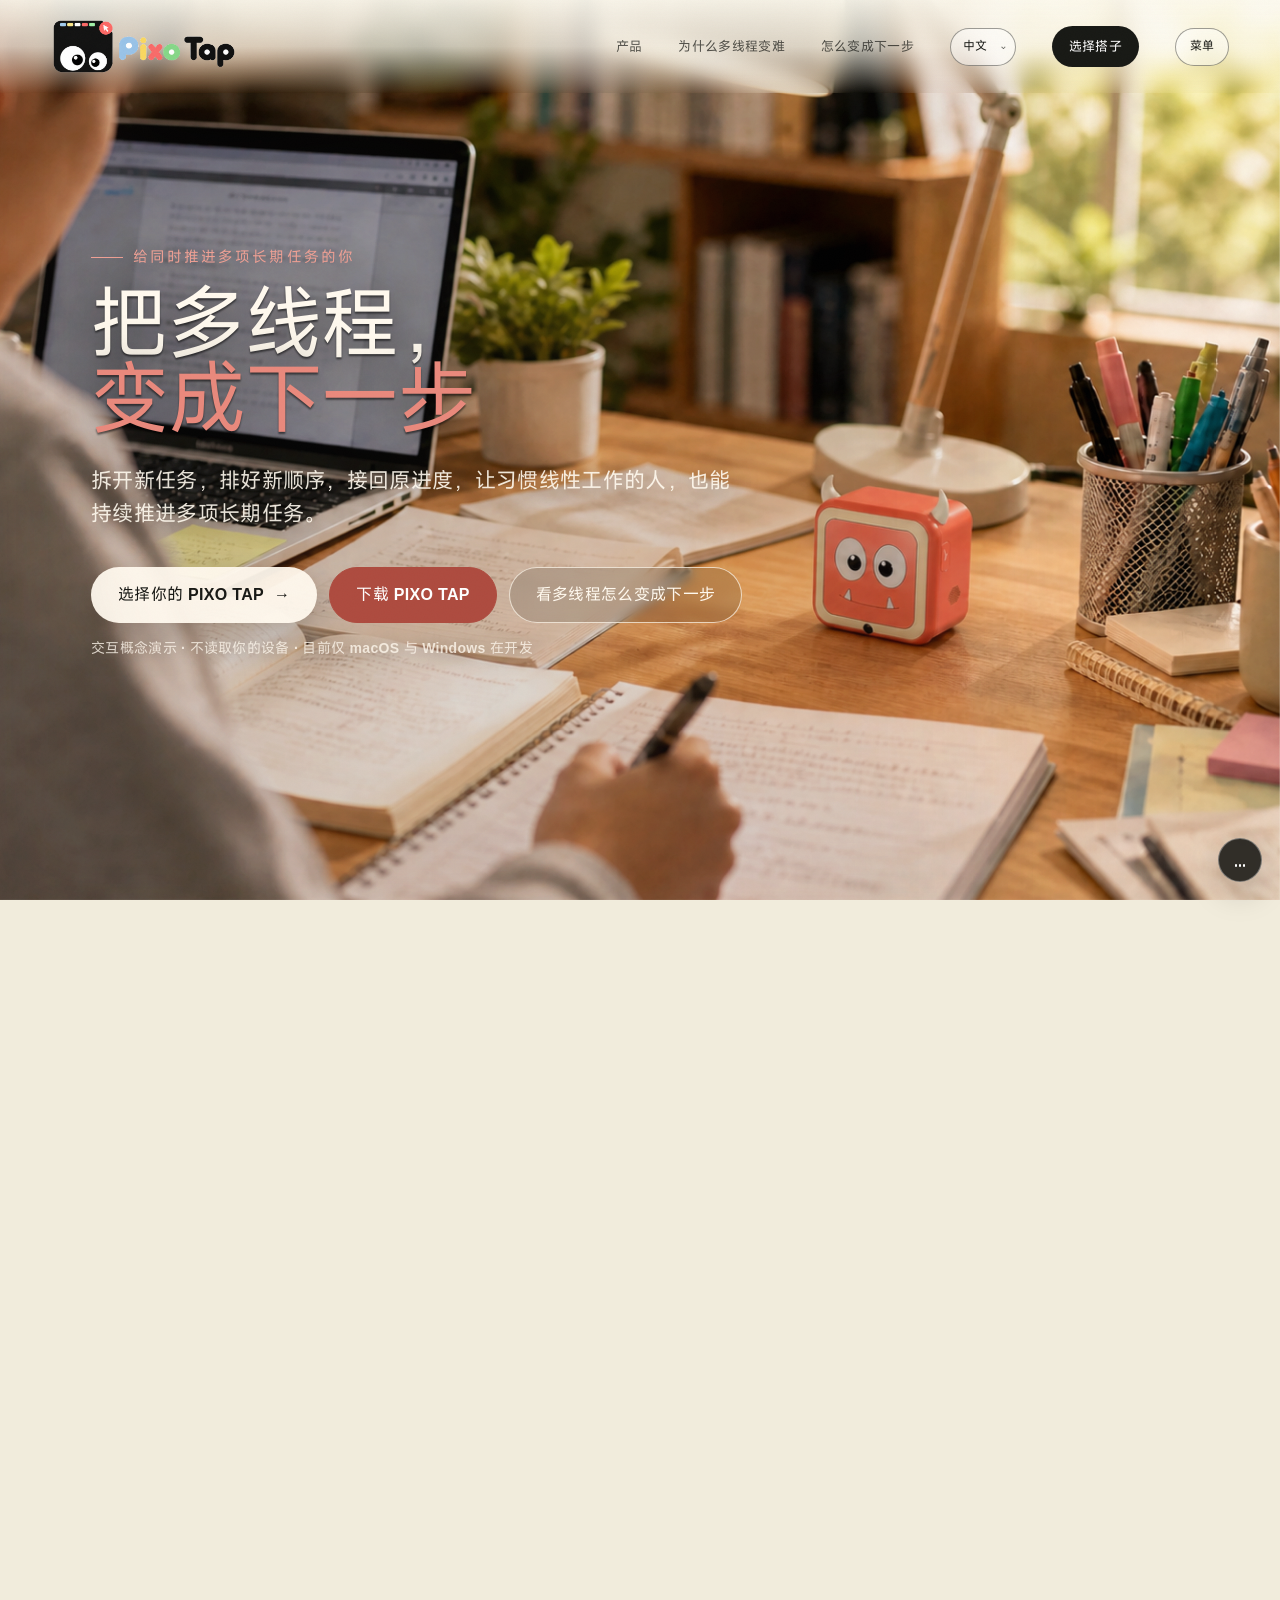
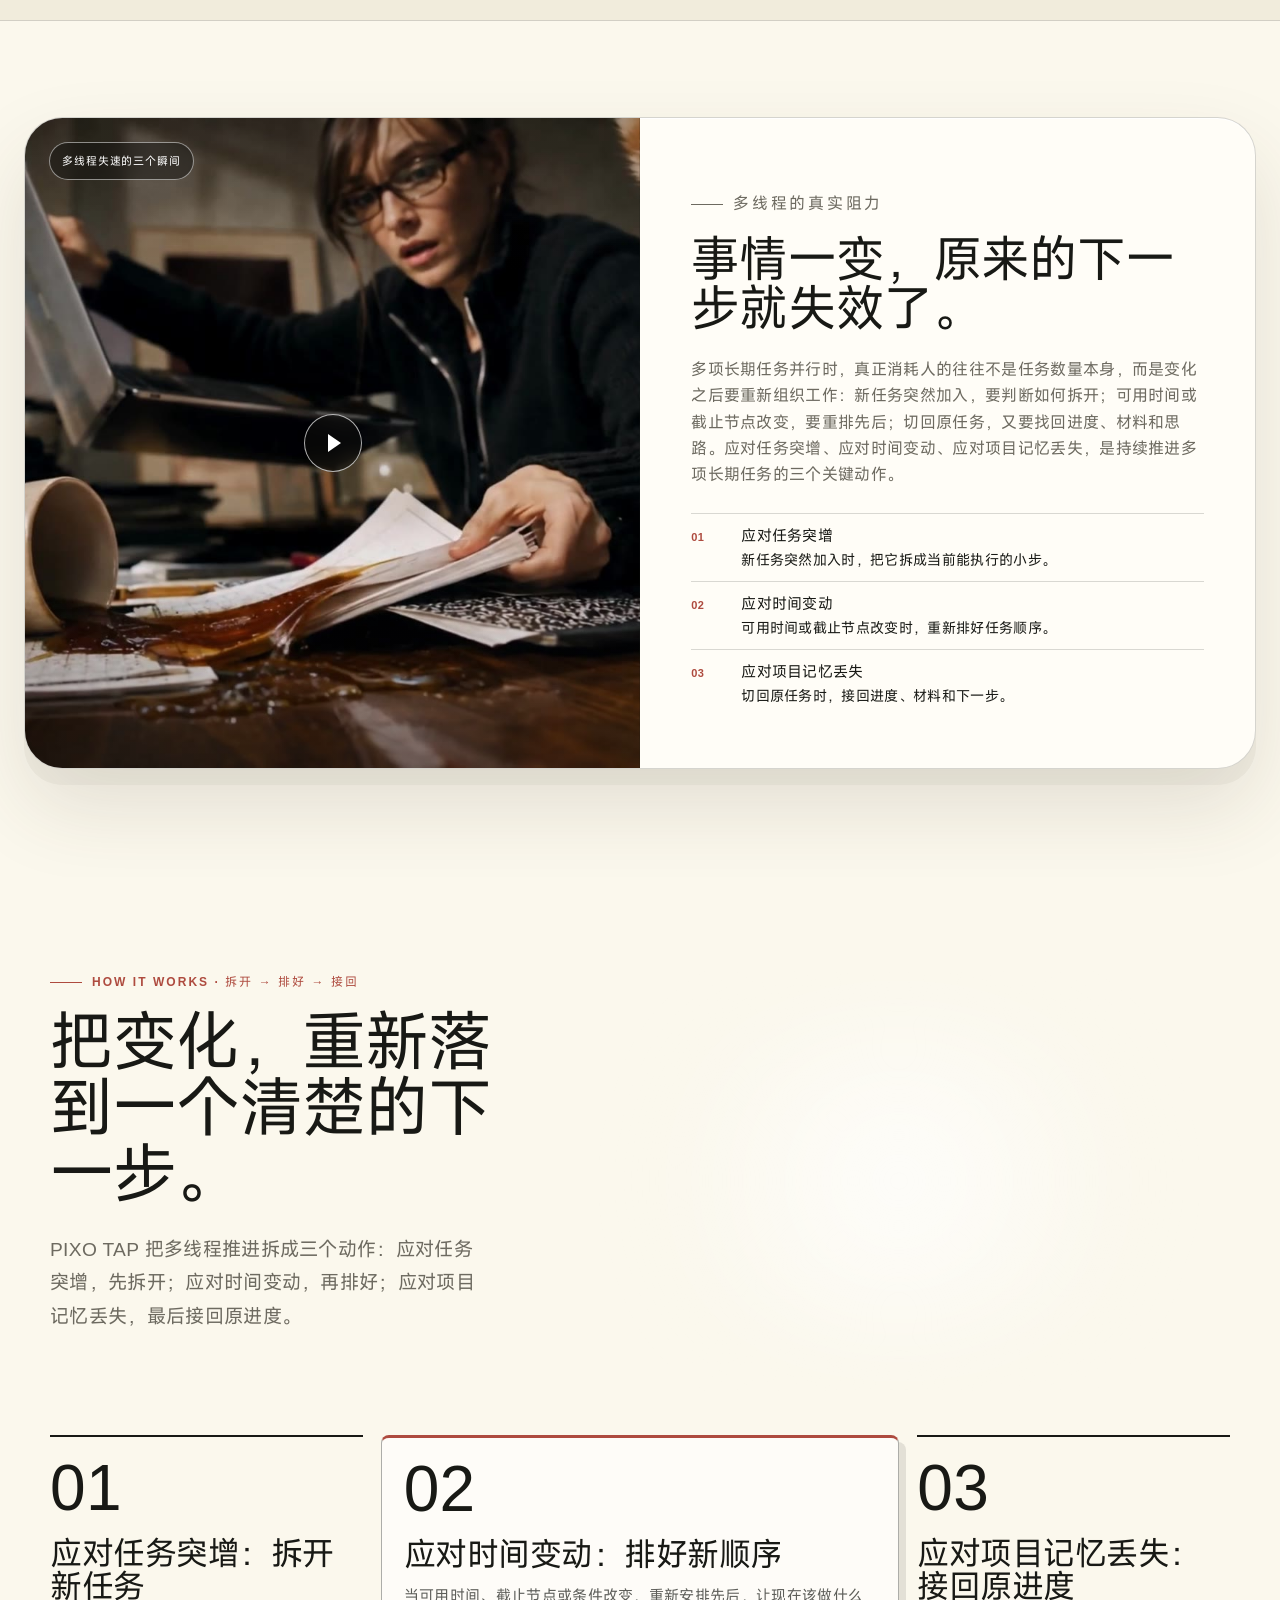
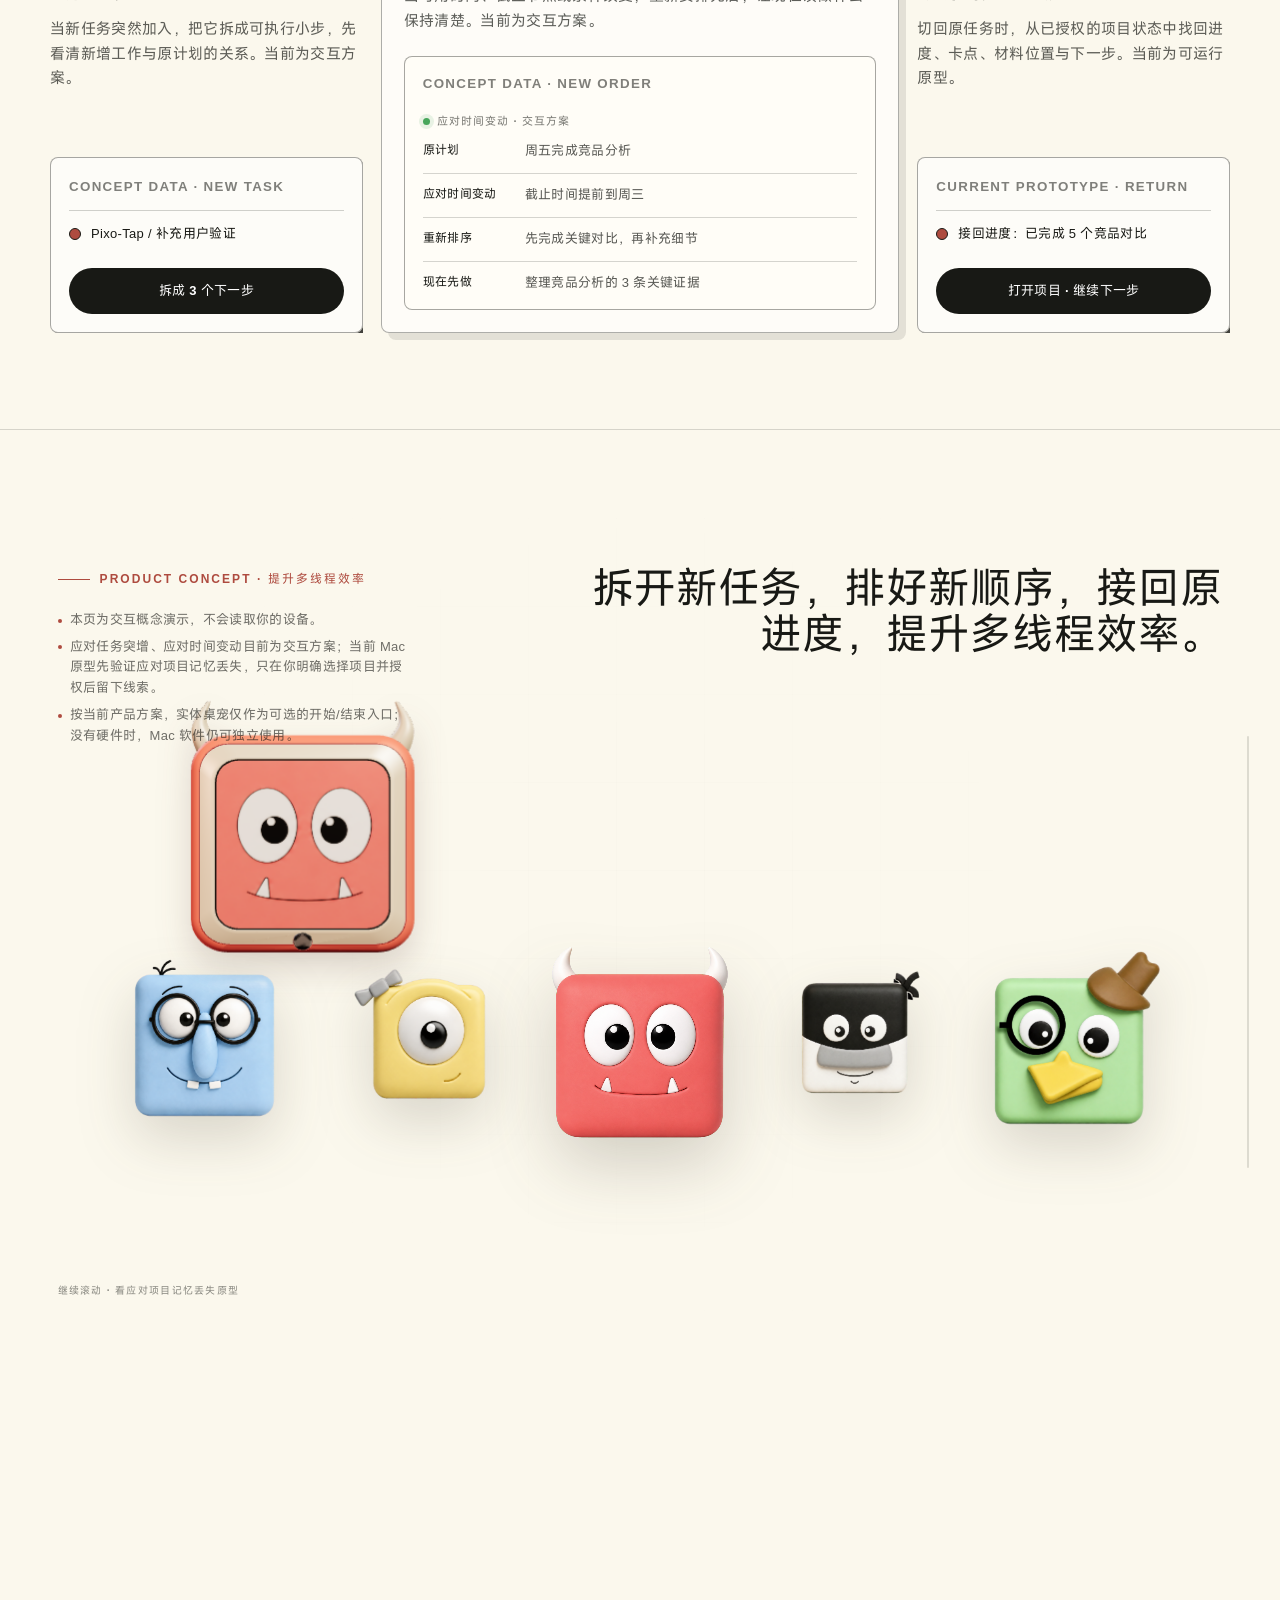
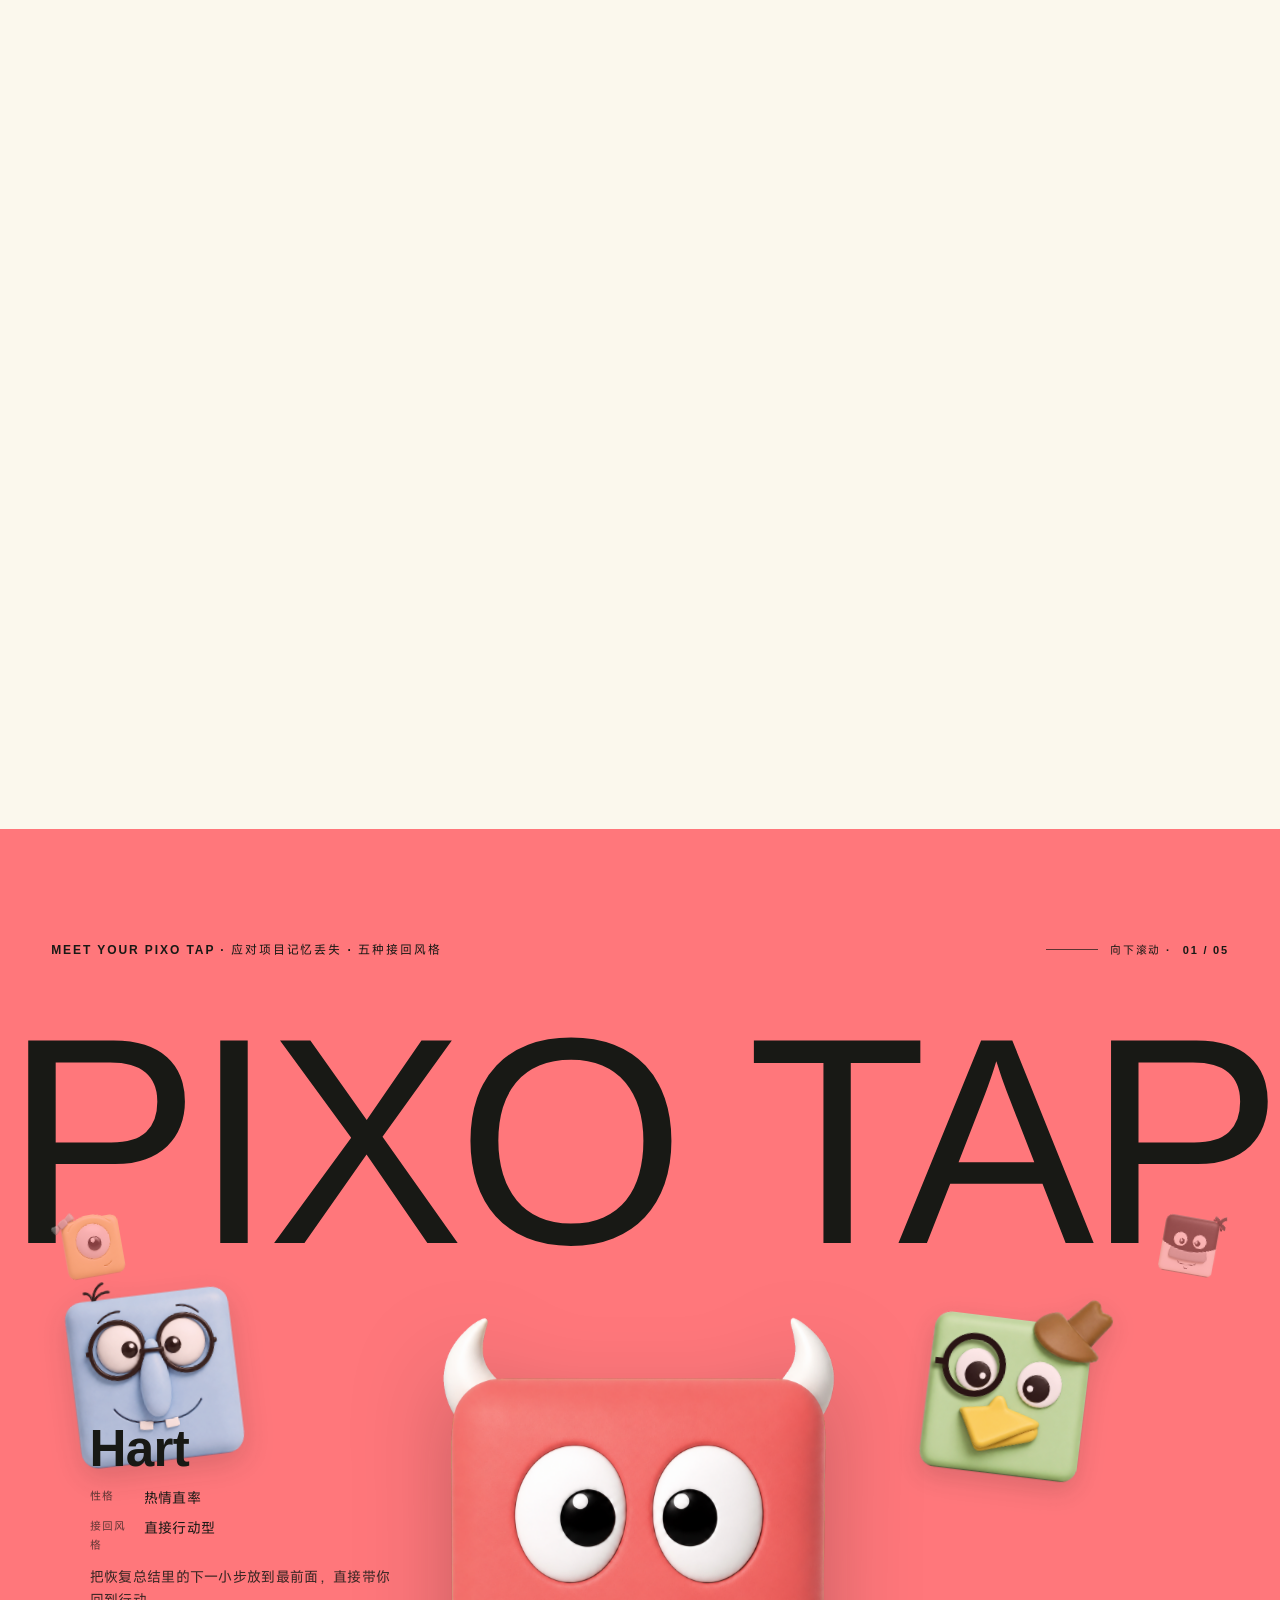
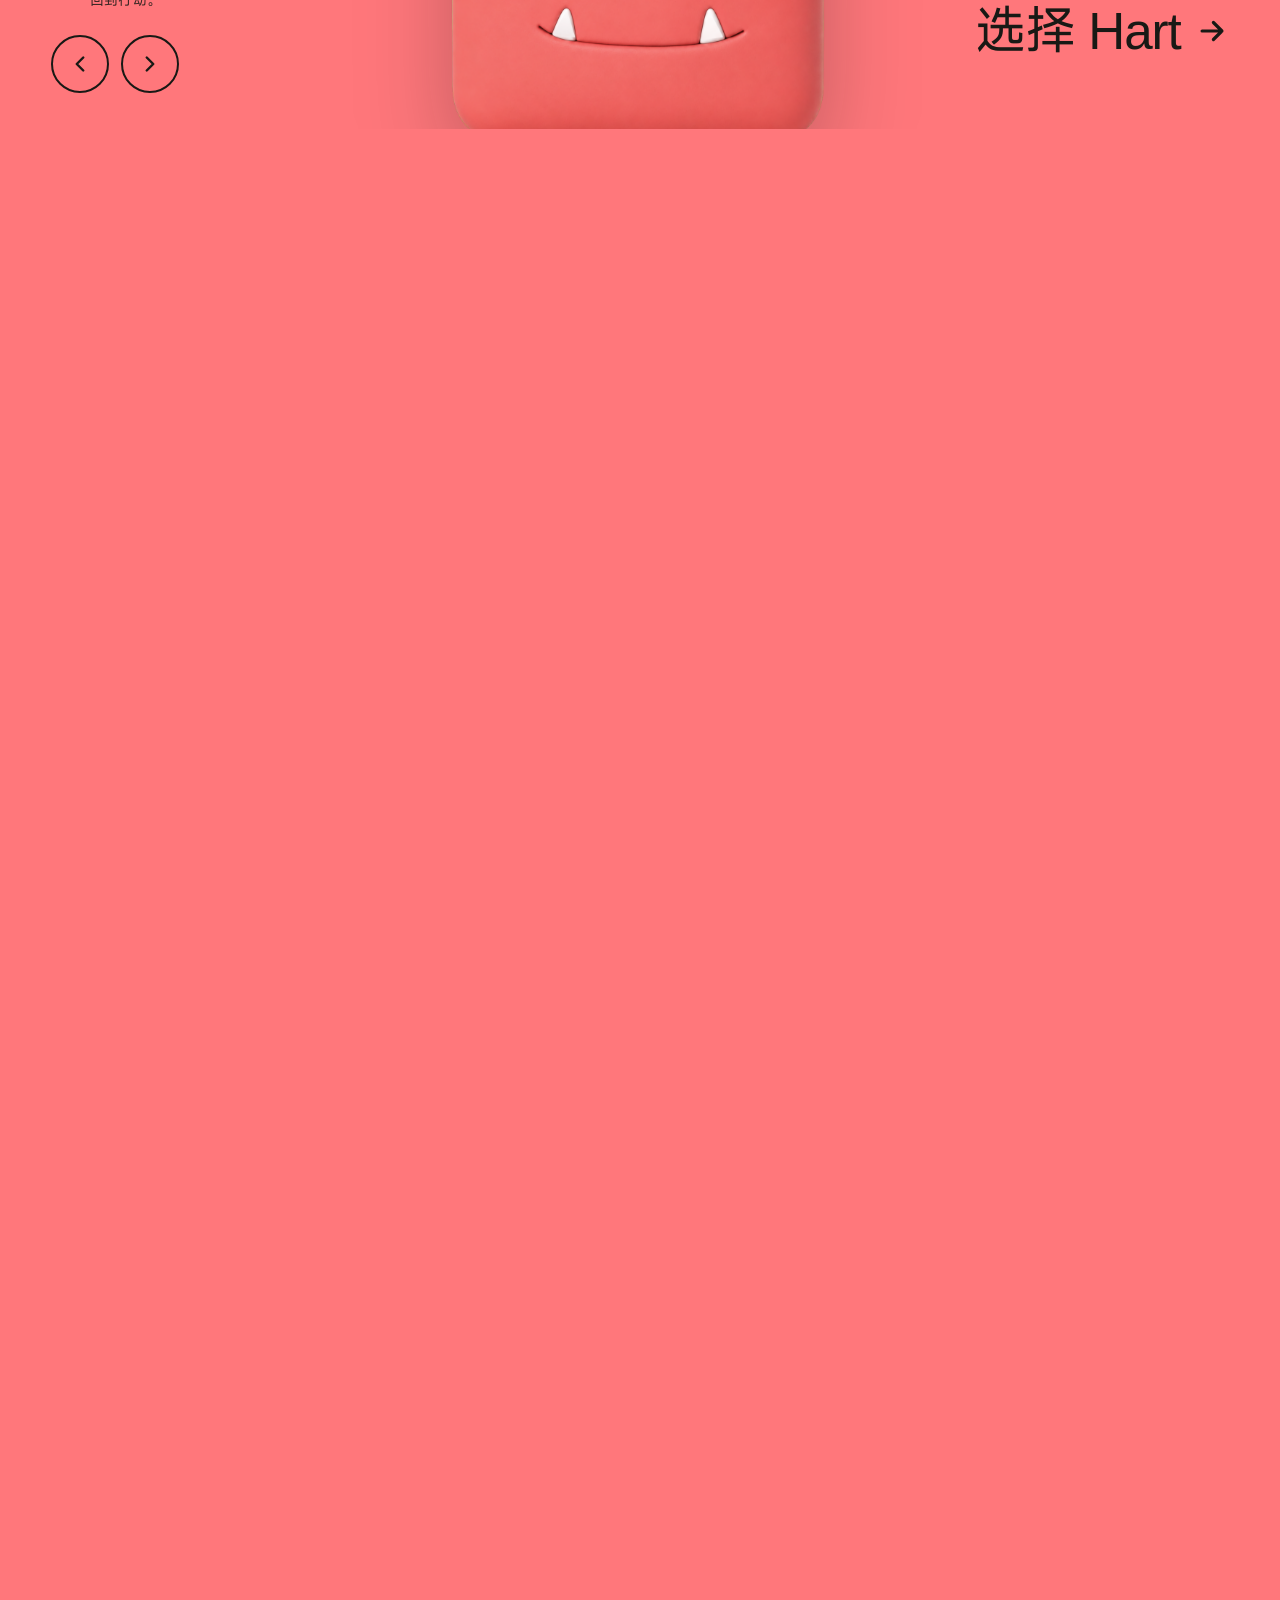
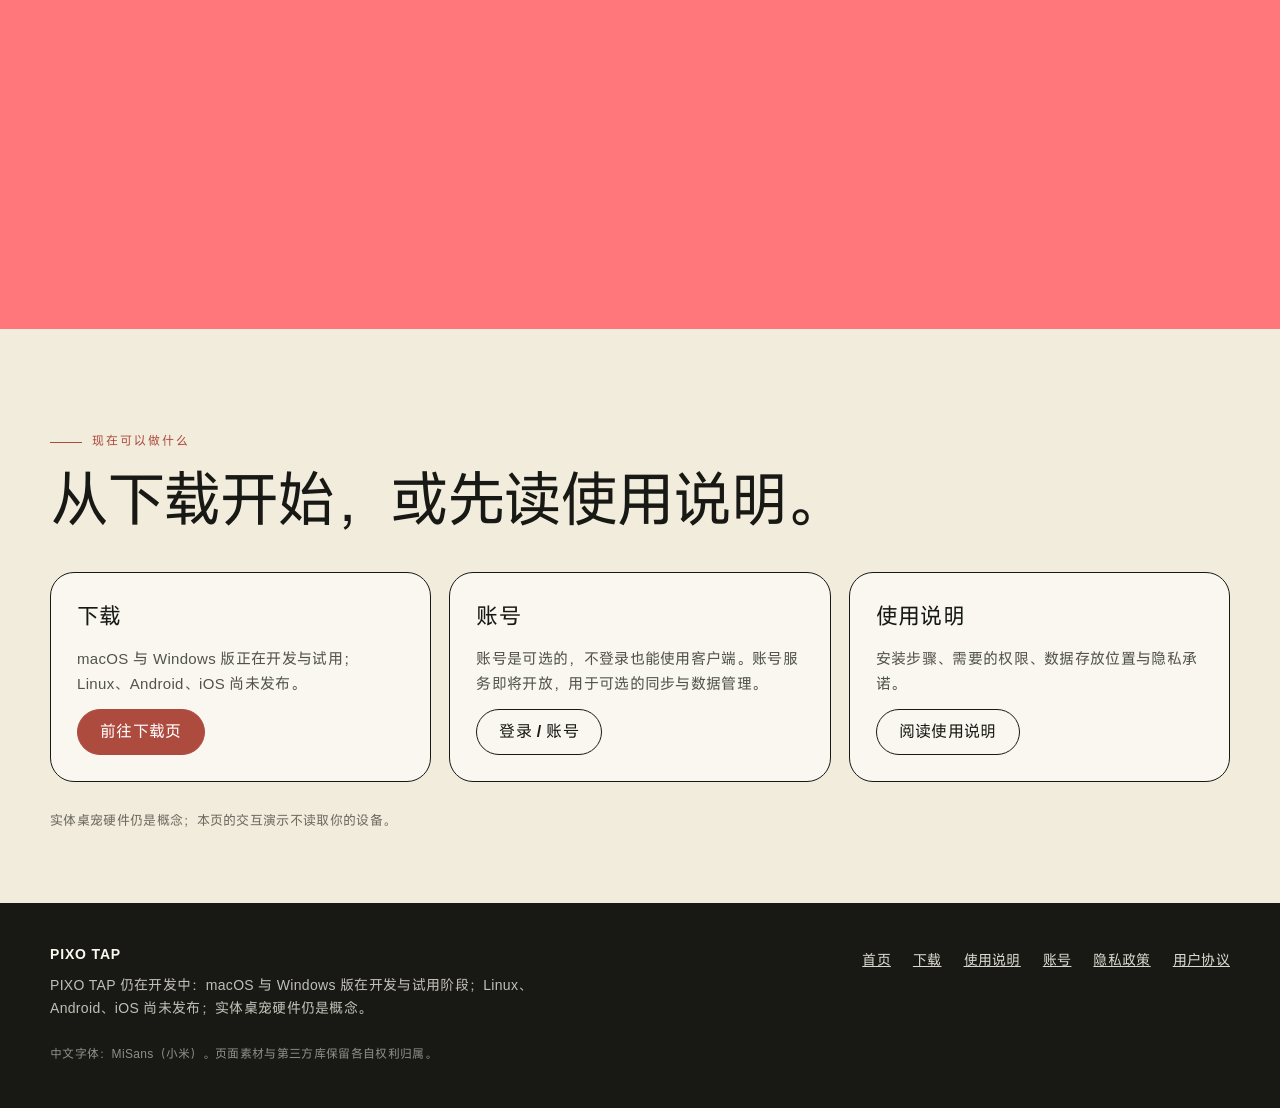
==== worker/public/index.html @ 871a7603 "Publish PixoTap site with unified navigation, docs, privacy, terms and SEO pages" ====
<!doctype html>
<html lang="zh-CN">
<head>
  <meta charset="UTF-8" />
  <meta name="viewport" content="width=device-width, initial-scale=1" />
  <meta name="description" content="PIXO TAP 是面向多项长期任务的工作流概念：应对任务突增、应对时间变动、应对项目记忆丢失，把变化重新收束成清楚的下一步。" />
  <meta name="font-credit" content="Chinese typeface: MiSans by Xiaomi" />
  <link rel="icon" href="pixo-tap-assets/brand/favicon.png" type="image/png" />
  <link rel="apple-touch-icon" href="pixo-tap-assets/brand/apple-touch-icon.png" />
  <link rel="canonical" href="https://pixotap.plutokeating.beer/" />
  <meta property="og:type" content="website" />
  <meta property="og:site_name" content="PIXO TAP" />
  <meta property="og:locale" content="zh_CN" />
  <meta property="og:locale:alternate" content="en_US" />
  <meta property="og:title" content="PIXO TAP｜把多线程，变成下一步" />
  <meta property="og:description" content="PIXO TAP 是面向多项长期任务的工作流概念：应对任务突增、应对时间变动、应对项目记忆丢失，把变化重新收束成清楚的下一步。" />
  <meta property="og:url" content="https://pixotap.plutokeating.beer/" />
  <meta property="og:image" content="https://pixotap.plutokeating.beer/pixo-tap-assets/brand/og-cover.jpg" />
  <meta name="twitter:card" content="summary_large_image" />
  <meta name="twitter:title" content="PIXO TAP｜把多线程，变成下一步" />
  <meta name="twitter:description" content="PIXO TAP 是面向多项长期任务的工作流概念：应对任务突增、应对时间变动、应对项目记忆丢失，把变化重新收束成清楚的下一步。" />
  <meta name="twitter:image" content="https://pixotap.plutokeating.beer/pixo-tap-assets/brand/og-cover.jpg" />
  <title>PIXO TAP｜把多线程，变成下一步</title>
  <style>
    /* Chinese typeface: MiSans by Xiaomi, embedded under the official MiSans license. */
    @font-face {
      font-family: "MiSans";
      src: url("pixo-tap-assets/fonts/misans-regular.woff2") format("woff2");
      font-style: normal;
      font-weight: 100 900;
      font-display: swap;
      unicode-range: U+2E80-2FFF, U+3000-303F, U+31C0-31EF, U+3400-4DBF, U+4E00-9FFF, U+F900-FAFF, U+FE30-FE4F, U+FF00-FFEF;
    }

    :root {
      --cream: #fbf8ed;
      --cream-2: #f1ecdc;
      --ink: #181915;
      --muted: #6d6a60;
      --brick: #ae4b3f;
      --line: rgba(24, 25, 21, 0.18);
      --surface: rgba(255, 255, 255, 0.58);
      --red: #ff777b;
      --blue: #a9d4f6;
      --yellow: #f6df77;
      --black: #242424;
      --green: #a8eea2;
      --font-body: "MiSans", -apple-system, BlinkMacSystemFont, "Segoe UI", sans-serif;
      --font-display: "MiSans", Impact, "Arial Narrow", sans-serif;
      --radius-sm: 14px;
      --radius-md: 24px;
      --radius-lg: 40px;
      --shadow: 0 28px 80px rgba(54, 48, 35, 0.14);
      --ease: cubic-bezier(0.4, 0, 0.2, 1);
      --dur: 650ms;
    }

    * { box-sizing: border-box; }
    html { scroll-behavior: smooth; }
    body {
      margin: 0;
      color: var(--ink);
      background: var(--cream);
      font-family: var(--font-body);
      line-height: 1.65;
      overflow-x: hidden;
    }
    button, input, select, textarea { font: inherit; }
    a { color: inherit; }
    img { max-width: 100%; }
    ::selection { background: var(--yellow); color: var(--ink); }

    .skip-link {
      position: fixed;
      z-index: 999;
      top: 12px;
      left: 12px;
      padding: 10px 14px;
      background: var(--ink);
      color: white;
      border-radius: 8px;
      transform: translateY(-160%);
      transition: transform 160ms ease;
    }
    .skip-link:focus { transform: translateY(0); }
    .sr-only {
      position: absolute;
      width: 1px;
      height: 1px;
      padding: 0;
      margin: -1px;
      overflow: hidden;
      clip: rect(0, 0, 0, 0);
      white-space: nowrap;
      border: 0;
    }

    .grain {
      position: fixed;
      inset: 0;
      z-index: 100;
      pointer-events: none;
      opacity: 0.22;
      background-image: url("data:image/svg+xml,%3Csvg viewBox='0 0 180 180' xmlns='http://www.w3.org/2000/svg'%3E%3Cfilter id='n'%3E%3CfeTurbulence type='fractalNoise' baseFrequency='.9' numOctaves='4' stitchTiles='stitch'/%3E%3C/filter%3E%3Crect width='100%25' height='100%25' filter='url(%23n)' opacity='.08'/%3E%3C/svg%3E");
      background-size: 200px 200px;
    }

    .site-header {
      position: fixed;
      z-index: 90;
      top: 0;
      left: 0;
      width: 100%;
      padding: 18px clamp(18px, 4vw, 58px);
      display: flex;
      align-items: center;
      justify-content: space-between;
      background: linear-gradient(to bottom, rgba(251,248,237,.94), rgba(251,248,237,.72), transparent);
      backdrop-filter: blur(10px);
    }
    .brand {
      display: inline-flex;
      align-items: center;
      flex: 0 0 auto;
      text-decoration: none;
    }
    .brand-logo { display: block; width: clamp(185px, 14.5vw, 220px); height: auto; }
    .nav-links { display: flex; align-items: center; gap: clamp(16px, 2.8vw, 40px); }
    .nav-links a { font-size: 13px; font-weight: 600; text-decoration: none; }
    .nav-links a:not(.nav-cta) { opacity: .72; }
    .nav-links a:hover { opacity: 1; }
    .language-picker { position: relative; display: inline-flex; align-items: center; }
    .language-picker::after {
      content: "⌄";
      position: absolute;
      right: 10px;
      top: 50%;
      pointer-events: none;
      font-size: 12px;
      transform: translateY(-58%);
    }
    .language-picker select {
      min-height: 38px;
      padding: 0 28px 0 12px;
      appearance: none;
      border: 1px solid rgba(24,25,21,.42);
      border-radius: 999px;
      color: var(--ink);
      background: rgba(255,255,255,.5);
      font-size: 12px;
      font-weight: 700;
      cursor: pointer;
    }
    .nav-cta {
      padding: 10px 17px;
      color: white;
      background: var(--ink);
      border-radius: 999px;
    }
    .nav-cta-short { display: none; }
    .site-links { display: none; align-items: center; gap: clamp(14px, 1.6vw, 26px); }
    .site-links a, .site-menu a { font-size: 13px; font-weight: 600; text-decoration: none; }
    .site-links a { opacity: .72; }
    .site-links a:hover { opacity: 1; }
    .menu-toggle {
      display: inline-flex;
      align-items: center;
      min-height: 38px;
      padding: 0 14px;
      border: 1px solid rgba(24,25,21,.42);
      border-radius: 999px;
      color: var(--ink);
      background: rgba(255,255,255,.5);
      font-size: 12px;
      font-weight: 700;
      cursor: pointer;
    }
    .site-menu {
      position: absolute;
      top: 100%;
      right: clamp(10px, 4vw, 58px);
      width: min(260px, calc(100vw - 20px));
      padding: 8px;
      border: 1px solid var(--line);
      border-radius: var(--radius-sm);
      background: var(--cream);
      box-shadow: var(--shadow);
    }
    .site-menu[hidden] { display: none; }
    .site-menu a { display: block; padding: 12px 14px; border-radius: 10px; font-size: 15px; }
    .site-menu a:hover, .site-menu a:focus-visible { background: var(--cream-2); }
    .site-menu a[aria-current="page"] { color: var(--brick); }
    @media (min-width: 1500px) {
      .site-links { display: flex; }
      .menu-toggle, .site-menu { display: none; }
    }

    .section-shell {
      width: min(1180px, calc(100% - 36px));
      margin-inline: auto;
    }
    .eyebrow {
      display: inline-flex;
      align-items: center;
      gap: 10px;
      margin: 0 0 18px;
      color: var(--brick);
      font-size: 12px;
      font-weight: 700;
      letter-spacing: .17em;
      text-transform: uppercase;
    }
    .eyebrow::before { content: ""; width: 32px; height: 1px; background: currentColor; }

    .hero {
      position: relative;
      height: 180svh;
      min-height: 0;
      padding: 0;
      isolation: isolate;
      background: var(--cream-2);
    }
    #pain, #how, #product-overview, #solution { scroll-margin-top: 112px; }
    #signup { scroll-margin-top: 0; }
    .hero-scene {
      position: absolute;
      inset: 0;
      z-index: -1;
      overflow: hidden;
    }
    .hero-scene-base, .hero-scene-focus {
      position: absolute;
      inset: 0;
      display: block;
      width: 100%;
      max-width: none;
      height: 100%;
      object-fit: cover;
      object-position: 69.7% 62.7%;
      transform-origin: 69.7% 62.7%;
      will-change: transform, opacity, filter;
    }
    .hero-scene-focus {
      z-index: 1;
      -webkit-mask-image: radial-gradient(ellipse 13% 19% at 69.7% 62.7%, #000 0 52%, rgba(0,0,0,.84) 70%, transparent 100%);
      mask-image: radial-gradient(ellipse 13% 19% at 69.7% 62.7%, #000 0 52%, rgba(0,0,0,.84) 70%, transparent 100%);
      -webkit-mask-repeat: no-repeat;
      mask-repeat: no-repeat;
    }
    .hero-scene-vignette {
      position: absolute;
      inset: 0;
      z-index: 0;
      background:
        linear-gradient(90deg, rgba(10,9,8,.92) 0%, rgba(10,9,8,.86) 38%, rgba(10,9,8,.7) 56%, rgba(10,9,8,.43) 70%, rgba(10,9,8,.16) 80%, transparent 87%),
        linear-gradient(180deg, rgba(13,12,9,.3), rgba(13,12,9,.08) 34%, rgba(13,12,9,.36));
      -webkit-backdrop-filter: blur(42px) saturate(.68) brightness(.76);
      backdrop-filter: blur(42px) saturate(.68) brightness(.76);
      -webkit-mask-image: linear-gradient(90deg, #000 0%, #000 56%, rgba(0,0,0,.96) 66%, rgba(0,0,0,.68) 76%, rgba(0,0,0,.28) 82%, transparent 88%);
      mask-image: linear-gradient(90deg, #000 0%, #000 56%, rgba(0,0,0,.96) 66%, rgba(0,0,0,.68) 76%, rgba(0,0,0,.28) 82%, transparent 88%);
      -webkit-mask-repeat: no-repeat;
      mask-repeat: no-repeat;
      pointer-events: none;
    }
    .hero.has-hero-scene-error .hero-scene { display: none; }
    .hero.has-hero-scene-error .hero-copy {
      opacity: 1 !important;
      transform: none !important;
    }
    .hero-sticky {
      position: sticky;
      top: 0;
      width: 100%;
      height: 100svh;
      overflow: hidden;
      display: grid;
      align-items: center;
    }
    .hero-grid {
      min-height: 100svh;
      display: grid;
      grid-template-columns: minmax(0, 1fr);
      align-items: center;
    }
    .hero h1 {
      margin: 0;
      max-width: none;
      color: #fff9ee;
      font-size: clamp(52px, 6.1vw, 88px);
      line-height: .96;
      letter-spacing: -.055em;
      font-weight: 900;
      text-shadow: 0 4px 48px rgba(8,8,7,.68), 0 2px 2px rgba(8,8,7,.56);
    }
    .hero h1 > span, .hero h1 em, .hero h1 em span { display: block; white-space: nowrap; }
    .hero h1 em { color: #e9897c; font-style: normal; }
    .hero-copy {
      position: relative;
      z-index: 1;
      width: min(740px, 60vw);
      padding: clamp(28px, 3.2vw, 46px);
      border: 0;
      border-radius: 0;
      background: transparent;
      box-shadow: none;
      -webkit-backdrop-filter: none;
      backdrop-filter: none;
    }
    .hero .eyebrow {
      color: #f2a397;
      font-size: clamp(14px, 1.15vw, 16px);
      font-weight: 800;
      letter-spacing: .14em;
      text-shadow: 0 2px 24px rgba(8,8,7,.62);
    }
    .hero-copy > p:not(.eyebrow) {
      max-width: 640px;
      margin: 28px 0 0;
      color: rgba(255,249,238,.9);
      font-size: clamp(19px, 1.65vw, 23px);
      line-height: 1.55;
      font-weight: 700;
      text-shadow: 0 2px 28px rgba(8,8,7,.56);
    }
    .hero-actions { display: flex; flex-wrap: wrap; gap: 12px; margin-top: 36px; }
    .button {
      min-height: 50px;
      display: inline-flex;
      align-items: center;
      justify-content: center;
      gap: 10px;
      padding: 0 22px;
      border: 1.5px solid var(--ink);
      border-radius: 999px;
      color: var(--ink);
      background: transparent;
      font-weight: 700;
      text-decoration: none;
      cursor: pointer;
      transition: transform 160ms ease, background 160ms ease, color 160ms ease;
    }
    .button:hover { transform: translateY(-2px); }
    .button.primary { color: white; background: var(--ink); }
    .button.secondary:hover { color: white; background: var(--brick); border-color: var(--brick); }
    .microcopy { margin-top: 12px; color: var(--muted); font-size: 12px; }
    .hero .button.primary {
      color: var(--ink);
      background: rgba(255,249,238,.94);
      border-color: transparent;
      box-shadow: 0 10px 30px rgba(8,8,7,.18);
    }
    .hero .button {
      min-height: 56px;
      padding-inline: 26px;
      font-size: clamp(16px, 1.25vw, 18px);
      font-weight: 800;
    }
    .hero .button.primary:hover { background: #fffdf8; }
    .hero .button.secondary {
      color: #fff9ee;
      border-color: rgba(255,249,238,.72);
      background: rgba(18,17,13,.14);
      -webkit-backdrop-filter: blur(6px);
      backdrop-filter: blur(6px);
    }
    .hero .button.secondary:hover { color: var(--ink); background: #fff9ee; border-color: #fff9ee; }
    .hero .microcopy {
      margin-top: 14px;
      color: rgba(255,249,238,.78);
      font-size: 14px;
      font-weight: 650;
      text-shadow: 0 2px 20px rgba(8,8,7,.5);
    }

    .pain { padding: 96px 0 108px; overflow: clip; border-top: 1px solid var(--line); }
    .split-heading { display: grid; grid-template-columns: .8fr 1.2fr; gap: 70px; align-items: start; }
    .section-title { margin: 0; font-size: clamp(38px, 5vw, 72px); line-height: 1.03; letter-spacing: -.05em; }
    .lead { margin: 0; color: var(--muted); font-size: clamp(17px, 2vw, 23px); max-width: 720px; }
    .pain-shell { width: min(1500px, calc(100% - 48px)); }
    .pain-split {
      position: relative;
      width: 100%;
      min-height: clamp(560px, 68svh, 680px);
      display: grid;
      grid-template-columns: minmax(0, 1fr) minmax(0, 1fr);
      overflow: hidden;
      border: 1px solid rgba(24,25,21,.18);
      border-radius: clamp(26px, 3vw, 42px);
      background: #fffdf7;
      box-shadow:
        inset 0 1px 0 rgba(255,255,255,.96),
        0 16px 0 rgba(24,25,21,.04),
        0 38px 82px rgba(68,56,38,.13);
    }
    .pain-media-panel {
      position: relative;
      min-width: 0;
      min-height: 100%;
      overflow: hidden;
      background: #171814;
    }
    .pain-media-panel::after {
      content: "";
      position: absolute;
      inset: 0;
      z-index: 2;
      pointer-events: none;
      background: linear-gradient(180deg, rgba(14,14,12,.18), transparent 24%, transparent 72%, rgba(14,14,12,.34));
      box-shadow: inset -1px 0 0 rgba(24,25,21,.16);
    }
    .pain-intro-video {
      display: block;
      width: 100%;
      height: 100%;
      object-fit: cover;
      object-position: center;
      background: #171814;
    }
    .pain-video-tag {
      position: absolute;
      z-index: 3;
      top: 24px;
      left: 24px;
      padding: 9px 12px;
      border: 1px solid rgba(255,255,255,.5);
      border-radius: 999px;
      color: #fff;
      background: rgba(18,18,16,.48);
      -webkit-backdrop-filter: blur(12px);
      backdrop-filter: blur(12px);
      font-size: 11px;
      font-weight: 700;
      letter-spacing: .08em;
    }
    .pain-detail {
      min-width: 0;
      display: flex;
      flex-direction: column;
      justify-content: center;
      padding: clamp(30px, 4vw, 58px);
    }
    .pain-detail .eyebrow { margin-bottom: 18px; }
    .pain-detail .section-title {
      max-width: 650px;
      font-size: clamp(40px, 3.8vw, 62px);
      line-height: 1.02;
      letter-spacing: 0;
    }
    .pain-detail > p {
      max-width: 620px;
      margin: 22px 0 0;
      color: var(--muted);
      font-size: clamp(16px, 1.25vw, 18px);
      line-height: 1.65;
    }
    .pain-frictions {
      margin: auto 0 0;
      padding: 24px 0 0;
      display: grid;
      list-style: none;
    }
    .pain-frictions li {
      display: grid;
      grid-template-columns: 34px minmax(0, 1fr);
      gap: 16px;
      align-items: baseline;
      padding: 11px 0;
      border-top: 1px solid rgba(24,25,21,.16);
    }
    .pain-frictions span {
      color: var(--brick);
      font-size: 11px;
      font-weight: 800;
    }
    .pain-frictions p { margin: 0; font-size: clamp(14px, 1.1vw, 16px); line-height: 1.45; }
    .pain-frictions strong { display: block; margin-bottom: 3px; font-size: 15px; }
    .pain-play-toggle {
      position: absolute;
      z-index: 4;
      left: 50%;
      top: 50%;
      width: 58px;
      height: 58px;
      display: grid;
      place-items: center;
      border: 1px solid rgba(255,255,255,.68);
      border-radius: 50%;
      color: #fff;
      background: rgba(18,18,16,.42);
      -webkit-backdrop-filter: blur(10px);
      backdrop-filter: blur(10px);
      cursor: pointer;
      transform: translate(-50%, -50%);
      transition: background 180ms ease, transform 180ms ease, opacity 180ms ease;
    }
    .pain-play-toggle:hover { background: rgba(18,18,16,.68); transform: translate(-50%, -50%) scale(1.06); }
    .pain-play-toggle::before { content: ""; width: 0; height: 0; margin-left: 4px; border-top: 9px solid transparent; border-bottom: 9px solid transparent; border-left: 13px solid currentColor; }
    .pain-play-toggle.is-playing::before { width: 13px; height: 18px; margin-left: 0; border: 0; border-left: 4px solid currentColor; border-right: 4px solid currentColor; }
    .pain-play-toggle.is-playing { opacity: .36; }
    .pain-media-panel:hover .pain-play-toggle.is-playing,
    .pain-play-toggle:focus-visible { opacity: 1; }
    body.lang-en .hero h1 > span,
    body.lang-en .hero h1 em,
    body.lang-en .hero h1 em span { white-space: normal; }
    body.lang-en .hero h1 { max-width: 650px; font-size: clamp(46px, 5vw, 72px); line-height: .98; letter-spacing: -.045em; }
    @media (min-width: 921px) {
      body.lang-en .hero-copy {
        width: min(800px, 64vw);
        padding: 24px 0;
      }
      body.lang-en .hero h1 {
        max-width: 760px;
        font-size: clamp(42px, 4.5vw, 66px);
      }
      body.lang-en .hero-copy > p:not(.eyebrow) {
        max-width: 700px;
        margin-top: 24px;
        font-size: clamp(18px, 1.45vw, 21px);
        line-height: 1.5;
      }
      body.lang-en .hero-actions { margin-top: 28px; }
    }
    body.lang-en .pain-detail .section-title { font-size: clamp(42px, 3.8vw, 64px); line-height: 1.02; letter-spacing: 0; }
    body.lang-en .section-title { letter-spacing: -.035em; }
    body.lang-en .step-body h3 { letter-spacing: -.025em; }
    body.lang-en .capability-intro h2 { font-size: clamp(78px, 9vw, 140px); letter-spacing: -.055em; }
    body.lang-en .capability-possibilities .capability-intro h2 { font-size: clamp(62px, 7vw, 104px); }
    body.lang-en .signup h2 { font-size: clamp(48px, 6vw, 80px); letter-spacing: -.045em; }
    body:not(.lang-en) { letter-spacing: .02em; }
    body:not(.lang-en) .hero h1,
    body:not(.lang-en) .section-title,
    body:not(.lang-en) .pain-detail .section-title,
    body:not(.lang-en) .solution-copy h2,
    body:not(.lang-en) .step-body h3,
    body:not(.lang-en) .capability-card h3,
    body:not(.lang-en) .signup h2 { letter-spacing: -.015em; }
    body:not(.lang-en) .capability-intro h2 { letter-spacing: -.008em; }
    .solution {
      position: relative;
      min-height: 100svh;
      overflow: clip;
      color: white;
      background: var(--red);
      transition: background-color var(--dur) var(--ease), color var(--dur) var(--ease);
      isolation: isolate;
    }
    .solution-stage { position: relative; height: 100svh; min-height: 680px; overflow: hidden; }
    .solution-label { position: absolute; top: 112px; left: clamp(18px, 4vw, 60px); z-index: 30; max-width: min(560px, calc(100% - 36px)); font-size: 12px; font-weight: 700; letter-spacing: .16em; }
    .solution-progress {
      position: absolute;
      top: 112px;
      right: clamp(18px, 4vw, 60px);
      z-index: 30;
      display: flex;
      align-items: center;
      gap: 12px;
      font-size: 11px;
      font-weight: 700;
      letter-spacing: .16em;
    }
    .solution-progress::before { content: ""; width: 52px; height: 1px; background: currentColor; opacity: .7; }
    .ghost-text {
      position: absolute;
      inset-inline: 0;
      top: 20%;
      z-index: 1;
      display: flex;
      justify-content: center;
      color: currentColor;
      font-family: var(--font-display);
      font-size: clamp(100px, 23vw, 350px);
      line-height: .9;
      letter-spacing: -.025em;
      white-space: nowrap;
      pointer-events: none;
      user-select: none;
    }
    .carousel { position: absolute; inset: 0; z-index: 3; }
    .carousel-item {
      --pet-size: 1;
      position: absolute;
      left: 50%;
      bottom: -1%;
      width: clamp(220px, 33vw, 520px);
      aspect-ratio: 1;
      object-fit: contain;
      filter: drop-shadow(0 34px 42px rgba(20,20,20,.25));
      transform: translate3d(-50%, 0, 0) scale(.3);
      transition:
        transform var(--dur) var(--ease),
        filter var(--dur) var(--ease),
        opacity var(--dur) var(--ease);
      will-change: transform, filter, opacity;
      scale: var(--pet-size);
    }
    .carousel-item:nth-child(2) { --pet-size: 1.224; }
    .carousel-item:nth-child(5) { --pet-size: 1.108; }
    .carousel-item.center { z-index: 20; opacity: 1; filter: drop-shadow(0 34px 42px rgba(20,20,20,.25)); transform: translate3d(-50%, 0, 0) scale(1.08); }
    .carousel-item.left { z-index: 10; opacity: .84; filter: blur(1px) drop-shadow(0 18px 24px rgba(20,20,20,.18)); transform: translate3d(calc(-50% - 28vw), -14vh, 0) scale(.47) rotate(-7deg); }
    .carousel-item.right { z-index: 10; opacity: .84; filter: blur(1px) drop-shadow(0 18px 24px rgba(20,20,20,.18)); transform: translate3d(calc(-50% + 28vw), -14vh, 0) scale(.47) rotate(7deg); }
    .carousel-item.far-left { z-index: 5; opacity: .48; filter: blur(3px); transform: translate3d(calc(-50% - 43vw), -31vh, 0) scale(.25) rotate(-10deg); }
    .carousel-item.far-right { z-index: 5; opacity: .48; filter: blur(3px); transform: translate3d(calc(-50% + 43vw), -31vh, 0) scale(.25) rotate(10deg); }
    .solution-copy {
      --solution-copy-width: min(320px, 24vw);
      position: absolute;
      z-index: 30;
      left: clamp(56px, 7vw, 112px);
      bottom: clamp(96px, 13vh, 132px);
      width: var(--solution-copy-width);
    }
    .solution-copy h2 { margin: 0 0 14px; font-family: var(--font-display); font-size: clamp(36px, 4vw, 58px); line-height: .95; letter-spacing: -.02em; }
    .pet-profile { display: grid; gap: 7px; margin: 0 0 12px; }
    .pet-profile div { display: grid; grid-template-columns: 46px 1fr; gap: 8px; }
    body.lang-en .pet-profile div { grid-template-columns: 82px minmax(0, 1fr); }
    .pet-profile dt { font-size: 11px; font-weight: 700; letter-spacing: .12em; opacity: .68; }
    .pet-profile dd { margin: 0; font-size: 14px; font-weight: 700; }
    .solution-copy > p { margin: 0; max-width: 340px; font-size: 14px; line-height: 1.65; opacity: .86; }
    .carousel-nav {
      position: absolute;
      left: clamp(18px, 4vw, 60px);
      bottom: clamp(20px, 4vh, 48px);
      z-index: 32;
      display: flex;
      gap: 12px;
      margin: 0;
    }
    .round-btn {
      width: 58px;
      height: 58px;
      display: grid;
      place-items: center;
      border: 2px solid currentColor;
      border-radius: 50%;
      color: inherit;
      background: transparent;
      cursor: pointer;
      transition: transform 150ms ease, background 150ms ease;
    }
    .round-btn:hover { transform: scale(1.08); background: rgba(255,255,255,.14); }
    .round-btn svg { width: 26px; height: 26px; }
    .discover {
      position: absolute;
      right: clamp(18px, 4vw, 62px);
      bottom: clamp(24px, 8vh, 90px);
      z-index: 30;
      display: inline-flex;
      align-items: center;
      gap: 14px;
      font-family: var(--font-display);
      font-size: clamp(26px, 4vw, 58px);
      line-height: 1;
      letter-spacing: -.02em;
      text-decoration: none;
      border: 0;
      padding: 0;
      color: inherit;
      background: transparent;
      cursor: pointer;
    }
    .discover svg { width: 34px; height: 34px; }
    .discover:hover svg { transform: translateX(6px); }
    .discover svg { transition: transform 180ms ease; }

    .music-toggle {
      position: fixed;
      right: 18px;
      bottom: 18px;
      z-index: 100;
      display: grid;
      place-items: center;
      align-items: center;
      width: 44px;
      height: 44px;
      padding: 0;
      border: 1px solid rgba(255,255,255,.34);
      border-radius: 999px;
      color: white;
      background: rgba(24,25,21,.88);
      box-shadow: 0 12px 32px rgba(0,0,0,.18);
      backdrop-filter: blur(12px);
      cursor: pointer;
      font: 700 12px/1 var(--font-body);
      transition: opacity 180ms ease, transform 180ms ease;
    }
    .music-bars { display: flex; align-items: end; gap: 2px; height: 14px; }
    .music-bars i { width: 2px; height: 6px; border-radius: 2px; background: currentColor; animation: soundBars .7s ease-in-out infinite alternate; }
    .music-bars i:nth-child(2) { height: 12px; animation-delay: -.35s; }
    .music-bars i:nth-child(3) { height: 9px; animation-delay: -.18s; }
    .music-toggle[aria-pressed="false"] .music-bars i { animation-play-state: paused; height: 3px; }
    .music-toggle #musicLabel { display: none; }
    .music-toggle.is-solution-overlap,
    .music-toggle.is-signup-overlap { opacity: 0; transform: translateY(12px); pointer-events: none; }
    @keyframes soundBars { to { height: 14px; } }

    .solution.fallback-scroll { min-height: 300svh; }
    .solution.fallback-scroll .solution-stage { position: sticky; top: 0; }

    .how { padding: 88px 0 72px; background: var(--cream); }
    .how-heading {
      grid-template-columns: minmax(340px, .8fr) minmax(480px, 1.2fr);
      gap: clamp(42px, 6vw, 96px);
      align-items: start;
    }
    .how-lead { max-width: 560px; margin: 24px 0 0; color: var(--muted); font-size: clamp(16px, 1.5vw, 20px); line-height: 1.75; }
    .how-grid {
      margin-top: 44px;
      display: grid;
      grid-template-columns: minmax(0, .82fr) minmax(0, 1.36fr) minmax(0, .82fr);
      gap: 18px;
      padding-bottom: 24px;
    }
    .step-card {
      position: relative;
      top: auto;
      min-height: 0;
      display: grid;
      grid-template-columns: 1fr;
      grid-template-rows: auto auto 1fr;
      gap: 22px;
      align-items: start;
      padding: 24px 0 0;
      overflow: hidden;
      border-top: 2px solid var(--ink);
      border-radius: 0;
      background: transparent;
      box-shadow: none;
    }
    .step-card.is-key { padding: 24px 22px 22px; border: 1px solid rgba(24,25,21,.35); border-top: 3px solid var(--brick); border-radius: 8px; background: rgba(255,255,255,.62); box-shadow: 7px 7px 0 rgba(24,25,21,.1); }
    .step-card .num { align-self: start; font-family: var(--font-display); font-size: 64px; line-height: .85; }
    .step-body h3 { margin: 0 0 12px; font-size: clamp(26px, 2.5vw, 36px); line-height: 1.05; letter-spacing: -.04em; }
    .step-body p { margin: 0; color: rgba(24,25,21,.7); font-size: 15px; line-height: 1.65; }
    .step-demo { align-self: end; padding: 18px; border: 1px solid rgba(24,25,21,.38); border-radius: 8px; background: rgba(255,255,255,.6); box-shadow: 5px 5px 0 rgba(24,25,21,.82); }
    .step-card.is-key .step-demo { padding: 16px 18px; background: #fffdf7; box-shadow: none; }
    .step-demo small { display: block; margin-bottom: 12px; font-weight: 700; letter-spacing: .1em; opacity: .55; }
    .demo-row { display: flex; gap: 10px; align-items: center; padding: 12px 0; border-top: 1px solid rgba(24,25,21,.2); font-size: 13px; }
    .demo-dot { flex: 0 0 12px; width: 12px; height: 12px; border: 1px solid currentColor; border-radius: 50%; background: var(--brick); }
    .demo-action { margin-top: 12px; padding: 12px 14px; border-radius: 999px; color: white; background: var(--ink); text-align: center; font-size: 13px; font-weight: 700; }
    .recovery-card { display: grid; gap: 0; }
    .recovery-row { display: grid; grid-template-columns: 88px minmax(0, 1fr); gap: 14px; padding: 12px 0; border-top: 1px solid rgba(24,25,21,.18); }
    .recovery-row:first-child { border-top: 0; padding-top: 0; }
    .recovery-row:last-child { padding-bottom: 0; }
    .recovery-row strong { font-size: 12px; line-height: 1.35; }
    .recovery-row span { color: rgba(24,25,21,.72); font-size: 13px; line-height: 1.45; }
    .demo-status { display: inline-flex; align-items: center; gap: 7px; margin-bottom: 12px; color: rgba(24,25,21,.58); font-size: 11px; font-weight: 800; letter-spacing: .1em; }
    .demo-status::before { content: ""; width: 7px; height: 7px; border-radius: 50%; background: #47a65b; box-shadow: 0 0 0 4px rgba(71,166,91,.12); }
    .motion-bridge {
      position: relative;
      min-height: clamp(300px, 34vw, 420px);
      margin-top: 6px;
      display: grid;
      place-items: center;
      overflow: hidden;
      background: var(--cream);
      isolation: isolate;
    }
    .motion-bridge::before {
      content: "";
      position: absolute;
      inset: 10% 5%;
      z-index: -1;
      border-radius: 50%;
      background: radial-gradient(circle, rgba(255,255,255,.75), transparent 70%);
      filter: blur(40px);
    }
    .motion-bridge video {
      display: block;
      width: min(900px, 90%);
      max-height: 400px;
      object-fit: contain;
      background: transparent;
      filter: saturate(.98) contrast(1.015);
      -webkit-mask-image: radial-gradient(ellipse 84% 80% at center, #000 58%, rgba(0,0,0,.9) 72%, transparent 100%);
      mask-image: radial-gradient(ellipse 84% 80% at center, #000 58%, rgba(0,0,0,.9) 72%, transparent 100%);
    }

    .product-overview {
      --product-nav-clearance: clamp(120px, 11vh, 144px);
      --model-path-scale: 1;
      --handoff-target-x-vw: -26.4;
      --handoff-target-y-vh: -26;
      --handoff-target-scale: .48;
      position: relative;
      height: 400svh;
      overflow: clip;
      border-top: 1px solid rgba(24,25,21,.16);
      background: var(--cream);
    }
    .product-overview-sticky {
      position: sticky;
      top: 0;
      height: 100svh;
      overflow: hidden;
      isolation: isolate;
      background: var(--cream);
    }
    .product-overview-sticky::before {
      content: "";
      position: absolute;
      inset: 0;
      z-index: -1;
      opacity: .32;
      background-image: linear-gradient(rgba(24,25,21,.035) 1px, transparent 1px), linear-gradient(90deg, rgba(24,25,21,.035) 1px, transparent 1px);
      background-size: 88px 88px;
      -webkit-mask-image: radial-gradient(circle at center, #000, transparent 74%);
      mask-image: radial-gradient(circle at center, #000, transparent 74%);
    }
    .product-handoff-scene {
      position: absolute;
      inset: var(--product-nav-clearance) 0 0;
      z-index: 1;
      display: block;
      width: 100%;
      height: calc(100% - var(--product-nav-clearance));
      object-fit: cover;
      object-position: center;
      opacity: 0;
      filter: blur(18px);
      transform: translate3d(0, 0, 0) scale(1.035);
      transform-origin: center;
      pointer-events: none;
      will-change: transform, opacity, filter;
    }
    .product-overview-heading {
      position: absolute;
      top: calc(var(--product-nav-clearance) + 16px);
      left: clamp(24px, 4.5vw, 76px);
      right: clamp(24px, 4.5vw, 76px);
      z-index: 4;
      display: flex;
      align-items: flex-start;
      justify-content: space-between;
      gap: 40px;
      pointer-events: none;
    }
    .product-overview-heading .eyebrow { margin: 4px 0 0; }
    .product-heading-copy { min-width: 0; display: grid; justify-items: end; gap: 16px; }
    .product-overview-heading h2 {
      max-width: min(680px, 50vw);
      margin: 0;
      font-size: clamp(32px, 3.25vw, 48px);
      line-height: 1.1;
      letter-spacing: 0;
      text-align: right;
    }
    .product-boundary {
      position: absolute;
      top: 44px;
      left: 0;
      max-width: min(30vw, 350px);
      margin: 0;
      padding: 0;
      display: grid;
      gap: 6px;
      list-style: none;
      color: rgba(24,25,21,.62);
      font-size: 13px;
      line-height: 1.6;
      text-align: left;
    }
    .product-boundary li { position: relative; padding-left: 12px; }
    .product-boundary li::before {
      content: "";
      position: absolute;
      top: .68em;
      left: 0;
      width: 4px;
      height: 4px;
      border-radius: 50%;
      background: var(--brick);
    }
    body.lang-en .product-overview-heading h2 { max-width: min(720px, 52vw); font-size: clamp(30px, 3vw, 46px); letter-spacing: 0; }
    .product-visual-stage {
      position: absolute;
      inset: calc(var(--product-nav-clearance) + 24vh) 0 6vh;
      z-index: 2;
      display: grid;
      place-items: center;
      pointer-events: none;
      perspective: 1200px;
    }
    .product-pet-lineup {
      grid-area: 1 / 1;
      z-index: 2;
      display: flex;
      align-items: center;
      justify-content: center;
      width: min(94vw, 1660px);
      gap: clamp(4px, 1vw, 20px);
    }
    .product-pet {
      display: block;
      width: clamp(72px, 16vw, 300px);
      height: auto;
      flex: 0 0 auto;
      object-fit: contain;
      opacity: 1;
      filter: blur(0) drop-shadow(0 22px 28px rgba(62,55,40,.18));
      transform: translate3d(0, 0, 0) scale(1);
      transform-origin: 50% 54%;
      will-change: transform, opacity, filter;
    }
    .product-hart-2d { position: relative; z-index: 3; }
    .product-webgl-stage {
      --model-x: 0vw;
      --model-y: -1.2vh;
      --model-scale: .98;
      grid-area: 1 / 1;
      position: relative;
      z-index: 4;
      display: grid;
      place-items: center;
      width: min(50vw, 61vh, 760px);
      aspect-ratio: 1;
      opacity: 0;
      transform: translate3d(var(--model-x), var(--model-y), 0) scale(var(--model-scale));
      transform-origin: 50% 56%;
      will-change: transform, opacity;
    }
    .product-webgl-stage::after {
      content: "";
      position: absolute;
      left: 50%;
      bottom: 5%;
      z-index: -1;
      width: 56%;
      height: 9%;
      border-radius: 50%;
      background: rgba(78,41,35,.22);
      filter: blur(26px);
      transform: translateX(-50%) scaleX(1.12);
      opacity: .68;
    }
    .product-webgl-canvas,
    .product-model-fallback {
      grid-area: 1 / 1;
      display: block;
      width: 100%;
      height: 100%;
      object-fit: contain;
      filter: drop-shadow(0 34px 36px rgba(79,47,39,.18));
    }
    .product-webgl-canvas { position: relative; z-index: 2; opacity: 0; }
    .product-model-fallback { position: relative; z-index: 1; opacity: 1; }
    .product-webgl-stage.has-model .product-webgl-canvas { opacity: 1; }
    .product-webgl-stage.has-model .product-model-fallback { opacity: 0; }
    .product-webgl-stage.has-model-error .product-model-fallback { opacity: 1; }
    .product-feature {
      position: absolute;
      top: 54%;
      z-index: 5;
      width: min(30vw, 430px);
      opacity: 0;
      visibility: hidden;
      transform: translate3d(0, 28px, 0);
      will-change: transform, opacity;
    }
    .product-feature[data-side="left"] { left: clamp(28px, 5vw, 84px); }
    .product-feature[data-side="right"] { right: clamp(28px, 5vw, 84px); }
    .product-feature-kicker {
      display: inline-flex;
      align-items: center;
      gap: 10px;
      margin: 0 0 18px;
      color: var(--brick);
      font-size: 11px;
      font-weight: 800;
      letter-spacing: .14em;
    }
    .product-feature-kicker::before { content: ""; width: 38px; height: 1px; background: currentColor; }
    .product-feature h3 {
      margin: 0;
      font-size: clamp(36px, 4vw, 64px);
      line-height: .98;
      letter-spacing: -.055em;
    }
    body.lang-en .product-feature h3 { font-size: clamp(34px, 3.6vw, 56px); letter-spacing: -.045em; }
    .product-feature p:last-child {
      max-width: 390px;
      margin: 22px 0 0;
      color: rgba(24,25,21,.66);
      font-size: clamp(15px, 1.35vw, 19px);
      line-height: 1.65;
    }
    .product-progress {
      position: absolute;
      right: clamp(20px, 2.4vw, 42px);
      top: 34%;
      bottom: 18%;
      z-index: 6;
      width: 2px;
      overflow: hidden;
      border-radius: 999px;
      background: rgba(24,25,21,.13);
    }
    .product-progress span {
      display: block;
      width: 100%;
      height: 100%;
      background: var(--brick);
      transform: scaleY(0);
      transform-origin: 50% 0;
      will-change: transform;
    }
    .product-scroll-hint {
      position: absolute;
      left: clamp(28px, 4.5vw, 76px);
      bottom: 30px;
      z-index: 5;
      margin: 0;
      color: rgba(24,25,21,.5);
      font-size: 10px;
      font-weight: 700;
      letter-spacing: .13em;
      text-transform: uppercase;
    }

    .capability-panel {
      min-height: 100svh;
      overflow: clip;
      border-top: 1px solid rgba(24,25,21,.18);
    }
    .capability-hardware { background: #ffd8d4; }
    .capability-software { background: #dcedfa; }
    .capability-possibilities { background: #dff2d5; }
    .capability-panel-grid {
      min-height: 100svh;
      display: grid;
      grid-template-columns: minmax(0, .82fr) minmax(420px, 1.18fr);
      align-items: center;
      gap: clamp(46px, 8vw, 120px);
      padding-block: clamp(88px, 9vw, 136px);
    }
    .capability-intro { min-width: 0; }
    .capability-top { display: flex; align-items: center; justify-content: space-between; gap: 20px; }
    .capability-index { font-size: 12px; font-weight: 700; letter-spacing: .14em; color: var(--brick); }
    .capability-state {
      padding: 6px 10px;
      border: 1px solid currentColor;
      border-radius: 999px;
      font-size: 10px;
      font-weight: 700;
      letter-spacing: .1em;
    }
    .capability-intro h2 {
      margin: clamp(42px, 7vh, 72px) 0 26px;
      font-size: clamp(86px, 11vw, 172px);
      line-height: .82;
      letter-spacing: -.075em;
    }
    .capability-possibilities .capability-intro h2 { font-size: clamp(68px, 8vw, 126px); line-height: .88; }
    .capability-possibilities .capability-intro h2 span { display: block; }
    .capability-intro > p {
      max-width: 530px;
      margin: 0;
      color: rgba(24,25,21,.68);
      font-size: clamp(16px, 1.5vw, 20px);
      line-height: 1.75;
    }
    .capability-stage {
      min-height: clamp(350px, 52vh, 500px);
      display: flex;
      flex-direction: column;
      padding: clamp(30px, 4vw, 54px);
      border: 1.5px solid var(--ink);
      border-radius: 42px;
      background: rgba(255,255,255,.48);
      box-shadow: 12px 12px 0 rgba(24,25,21,.09);
    }
    .capability-stage-label {
      margin: 0;
      font-size: 12px;
      font-weight: 700;
      letter-spacing: .14em;
      text-transform: uppercase;
    }
    .capability-stage-lead {
      max-width: 580px;
      margin: 24px 0 0;
      font-size: clamp(22px, 2.5vw, 38px);
      font-weight: 700;
      line-height: 1.22;
      letter-spacing: -.035em;
    }
    .capability-points {
      margin: auto 0 0;
      padding: 28px 0 0;
      display: grid;
      gap: 0;
      list-style: none;
      border-top: 1px solid rgba(24,25,21,.25);
    }
    .capability-points li {
      display: flex;
      align-items: center;
      justify-content: space-between;
      gap: 16px;
      padding: 16px 0;
      border-bottom: 1px solid rgba(24,25,21,.16);
      font-size: clamp(15px, 1.4vw, 19px);
      font-weight: 700;
    }
    .capability-points li::after { content: "↗"; font-size: 18px; font-weight: 400; opacity: .55; }
    .capability-tags { margin-top: auto; padding-top: 26px; display: flex; flex-wrap: wrap; gap: 8px; }
    .capability-tags span {
      padding: 12px 16px;
      border: 1px solid rgba(24,25,21,.55);
      border-radius: 999px;
      font-size: clamp(13px, 1.2vw, 16px);
      font-weight: 700;
    }

    .signup { padding: 0 0 130px; background: var(--yellow); }
    .signup-selected {
      min-height: min(62svh, 620px);
      padding-top: 96px;
      display: grid;
      grid-template-columns: minmax(0, 1.08fr) minmax(360px, .92fr);
      gap: clamp(30px, 6vw, 84px);
      align-items: center;
      border-bottom: 1px solid rgba(24,25,21,.2);
    }
    .selected-pet-stage {
      position: relative;
      min-height: clamp(300px, 36vw, 500px);
      display: grid;
      place-items: end center;
      overflow: hidden;
      isolation: isolate;
    }
    .selected-pet-word {
      position: absolute;
      z-index: -1;
      inset: 50% 0 auto;
      color: rgba(24,25,21,.1);
      font-family: var(--font-display);
      font-size: clamp(80px, 12vw, 180px);
      line-height: .82;
      text-align: center;
      white-space: nowrap;
      transform: translateY(-50%);
      user-select: none;
    }
    .selected-pet-image {
      display: block;
      width: clamp(250px, 32vw, 460px);
      height: clamp(280px, 36vw, 510px);
      object-fit: contain;
      object-position: center bottom;
      filter: drop-shadow(0 28px 30px rgba(69,55,20,.2));
    }
    .selected-pet-summary { padding: 38px 0; }
    .selected-pet-summary .eyebrow { color: rgba(24,25,21,.62); }
    .selected-choice { margin: 0 0 2px; font-size: clamp(18px, 1.8vw, 25px); font-weight: 700; }
    .selected-pet-summary h2 {
      margin: 0;
      font-family: var(--font-display);
      font-size: clamp(76px, 10vw, 150px);
      line-height: .86;
      letter-spacing: 0;
    }
    .selected-pet-tagline { margin: 24px 0 0; font-size: clamp(15px, 1.5vw, 20px); font-weight: 700; }
    .selected-pet-support {
      max-width: 500px;
      margin: 24px 0 0;
      padding-top: 20px;
      border-top: 1px solid rgba(24,25,21,.2);
      color: rgba(24,25,21,.72);
      font-size: clamp(14px, 1.25vw, 17px);
      line-height: 1.7;
    }
    .signup-grid { padding-top: 70px; display: grid; grid-template-columns: .9fr 1.1fr; gap: clamp(44px, 8vw, 110px); align-items: stretch; }
    .signup-copy-column h2 { margin: 0; font-size: clamp(48px, 7vw, 92px); line-height: .95; letter-spacing: -.06em; }
    .signup-copy { margin-top: 25px; max-width: 520px; color: rgba(24,25,21,.7); }
    .signup-copy-column { min-width: 0; display: flex; flex-direction: column; }
    .signup-real { margin-top: 18px; font-weight: 700; color: var(--ink); }
    .signup-actions { display: flex; flex-wrap: wrap; gap: 12px; margin-top: 14px; }
    .signup-form { padding: 30px; border: 1.5px solid var(--ink); border-radius: 8px; background: rgba(255,255,255,.38); box-shadow: 10px 10px 0 var(--ink); }
    .field { display: grid; gap: 8px; margin-bottom: 18px; }
    .field label { font-size: 13px; font-weight: 700; }
    .field input, .field select, .field textarea {
      width: 100%;
      padding: 13px 14px;
      border: 1px solid rgba(24,25,21,.55);
      border-radius: 10px;
      background: rgba(255,255,255,.62);
      color: var(--ink);
      outline: none;
    }
    .field textarea { min-height: 90px; resize: vertical; }
    .field input:focus, .field select:focus, .field textarea:focus { border-color: var(--brick); box-shadow: 0 0 0 3px rgba(174,75,63,.2); }
    .signup-form .button { width: 100%; }
    .form-success { display: none; padding: 26px 0 0; }
    .form-success.show { display: block; }
    .form-success h3 { margin: 0 0 18px; font-size: clamp(22px, 2vw, 30px); line-height: 1.15; }
    .success-eyebrow { margin: 0 0 12px; color: var(--brick); font-size: 11px; font-weight: 800; letter-spacing: .12em; }
    .success-preview { display: grid; gap: 0; margin: 0 0 18px; border-top: 1px solid rgba(24,25,21,.28); }
    .success-preview-row { display: grid; grid-template-columns: 96px minmax(0, 1fr); gap: 12px; padding: 12px 0; border-bottom: 1px solid rgba(24,25,21,.18); }
    .success-preview-row span { color: rgba(24,25,21,.58); font-size: 12px; font-weight: 700; }
    .success-preview-row strong { min-width: 0; font-size: 14px; line-height: 1.45; overflow-wrap: anywhere; }
    .form-success p:last-of-type { margin: 0; color: rgba(24,25,21,.64); font-size: 12px; line-height: 1.55; }
    .success-edit { margin-top: 16px; padding: 0; border: 0; color: var(--ink); background: transparent; font: 700 13px/1.4 var(--font-body); text-decoration: underline; text-underline-offset: 3px; cursor: pointer; }

    .product-laptop-handoff {
      position: absolute;
      inset: var(--product-nav-clearance) 0 0;
      z-index: 5;
      overflow: hidden;
      pointer-events: none;
    }
    .product-laptop-stage { position: absolute; will-change: transform, opacity, filter; }
    .product-laptop-stage {
      top: 50%; left: 50%; z-index: 2;
      width: min(100vw, calc((100svh - var(--product-nav-clearance) - 16px) * 1.56331));
      aspect-ratio: 1568 / 1003;
      opacity: 0;
      filter: blur(14px);
      transform: translate3d(-50%, -50%, 0) scale(.976);
      transform-origin: center;
    }
    .product-laptop-photo { display: block; width: 100%; height: 100%; object-fit: contain; }
    #productLaptopVideo {
      position: absolute;
      left: 12.31%; top: 9.77%; width: 76.15%; height: 74.58%;
      display: block;
      object-fit: cover; object-position: center;
      border: 0; border-radius: .7%;
      clip-path: polygon(0 0, 100% 0, 100% 100%, .08% 100%);
      background: #050505;
      opacity: 0;
      transition: opacity 220ms cubic-bezier(0.23, 1, 0.32, 1);
    }
    .product-laptop-stage.is-video-ready #productLaptopVideo { opacity: 1; }
    .product-laptop-handoff.has-video-error #productLaptopVideo { display: none; }
    .product-laptop-handoff.has-laptop-image-error .product-laptop-stage { opacity: 0 !important; }

    .reveal { opacity: 0; transform: translateY(22px); transition: opacity 620ms var(--ease), transform 620ms var(--ease); }
    .reveal.visible { opacity: 1; transform: none; }
    :focus-visible { outline: 3px solid var(--brick); outline-offset: 4px; }

    @media (max-width: 920px) {
      .nav-links a:not(.nav-cta) { display: none; }
      .hero-grid, .split-heading, .signup-grid { grid-template-columns: 1fr; }
      .how-heading { gap: 32px; }
      .pain-split { min-height: 0; grid-template-columns: minmax(0, 1fr); }
      .pain-media-panel { min-height: 0; aspect-ratio: 16 / 9; }
      .pain-detail { min-height: 560px; }
      .product-overview {
        --handoff-target-x-vw: -28;
        --handoff-target-y-vh: -20;
        --handoff-target-scale: .60;
      }
      .product-handoff-scene { object-position: 24% center; }
      .product-overview-heading { gap: 24px; }
      .product-overview-heading h2 { max-width: 64vw; }
      .product-pet { width: clamp(72px, 16vw, 250px); }
      .product-webgl-stage { width: min(56vw, 61vh, 720px); }
      .product-feature { width: min(36vw, 360px); }
      .capability-panel-grid {
        grid-template-columns: 1fr;
        align-content: center;
        gap: 38px;
      }
      .how-grid { grid-template-columns: 1fr; gap: 22px; }
      .step-card { grid-template-columns: 1fr; }
      .step-demo { grid-column: auto; }
      .signup-selected { grid-template-columns: minmax(0, 1fr) minmax(300px, .9fr); }
    }

    @media (min-width: 641px) and (max-width: 920px) {
      .carousel-item { left: 58%; }
      .solution-copy {
        --solution-copy-width: min(260px, 31vw);
        left: clamp(28px, 6vw, 64px);
      }
      body.lang-en .pet-profile div { grid-template-columns: 82px minmax(0, 1fr); }
    }

    @media (min-width: 921px) and (min-aspect-ratio: 17 / 10) {
      .product-overview {
        --handoff-target-x-vw: -26.3;
        --handoff-target-y-vh: -25;
        --handoff-target-scale: .53;
      }
    }

    @media (max-width: 640px) {
      .site-header { padding: 10px 14px; }
      .brand-logo { width: 154px; }
      .nav-links { gap: 8px; }
      .language-picker select { min-height: 34px; padding-inline: 10px 24px; }
      .language-picker::after { right: 8px; }
      .nav-cta { padding: 8px 13px; }
      .nav-cta { white-space: nowrap; }
      body.lang-en .nav-cta { padding-inline: 11px; font-size: 11px; }
      .hero { height: 180svh; min-height: 0; padding: 0; }
      .hero-sticky { height: 100svh; }
      .hero-grid { width: min(100%, calc(100% - 28px)); }
      .hero-scene-vignette {
        background:
          linear-gradient(90deg, rgba(14,13,11,.66), rgba(14,13,11,.42) 76%, rgba(14,13,11,.18)),
          linear-gradient(180deg, rgba(13,12,9,.18), rgba(13,12,9,.58) 23%, rgba(13,12,9,.62) 72%, rgba(13,12,9,.16));
        -webkit-backdrop-filter: blur(12px) saturate(.84);
        backdrop-filter: blur(12px) saturate(.84);
        -webkit-mask-image: linear-gradient(180deg, transparent 0%, rgba(0,0,0,.72) 12%, #000 24%, #000 76%, rgba(0,0,0,.7) 88%, transparent 100%);
        mask-image: linear-gradient(180deg, transparent 0%, rgba(0,0,0,.72) 12%, #000 24%, #000 76%, rgba(0,0,0,.7) 88%, transparent 100%);
      }
      .hero-copy { width: min(100%, 560px); padding: 24px 6px; }
      .hero h1 { font-size: clamp(38px, 12vw, 54px); }
      .pain { padding: 70px 0 78px; }
      .pain-shell { width: calc(100% - 24px); }
      .pain-split { border-radius: 24px; }
      .pain-detail { min-height: 0; padding: 30px 22px 24px; }
      .pain-detail .section-title { font-size: clamp(34px, 10vw, 43px); }
      .pain-detail > p { margin-top: 18px; font-size: 15px; line-height: 1.62; }
      .pain-frictions { padding-top: 22px; }
      .pain-frictions li { grid-template-columns: 26px minmax(0, 1fr); gap: 9px; padding: 10px 0; }
      .pain-frictions p { display: block; font-size: 14px; line-height: 1.42; }
      .pain-frictions strong { margin-bottom: 2px; font-size: 14px; }
      .pain-play-toggle { width: 52px; height: 52px; }
      .pain-video-tag { top: 14px; left: 14px; padding: 7px 9px; }
      body.lang-en .hero-copy {
        padding: 12px 6px;
      }
      body.lang-en .hero h1 {
        font-size: clamp(34px, 9.2vw, 40px);
        line-height: .95;
      }
      body.lang-en .hero-copy > p:not(.eyebrow) {
        margin-top: 18px;
        font-size: 16px;
        line-height: 1.42;
      }
      body.lang-en .hero-actions { margin-top: 20px; }
      body.lang-en .pain-detail .section-title { font-size: clamp(34px, 9vw, 42px); }
      #pain, #how, #product-overview, #solution { scroll-margin-top: 78px; }
      #signup { scroll-margin-top: 0; }
      .solution-stage { min-height: 100svh; }
      .solution-label { top: 68px; font-size: 10px; line-height: 1.4; }
      .solution-progress { top: 98px; left: 18px; right: auto; }
      .solution-progress::before { width: 30px; }
      .ghost-text { top: 20%; font-size: clamp(86px, 27vw, 132px); }
      .carousel-item { width: 72vw; }
      .carousel-item.center { transform: translate3d(-50%, -30vh, 0) scale(1); }
      .carousel-item.left { transform: translate3d(calc(-50% - 32vw), -31vh, 0) scale(.4) rotate(-7deg); }
      .carousel-item.right { transform: translate3d(calc(-50% + 32vw), -31vh, 0) scale(.4) rotate(7deg); }
      .carousel-item.far-left, .carousel-item.far-right { opacity: 0; }
      .solution-copy { --solution-copy-width: min(280px, calc(100vw - 36px)); left: 18px; bottom: 88px; }
      .solution-copy h2 { margin-bottom: 9px; font-size: 34px; }
      .pet-profile { gap: 3px; margin-bottom: 6px; }
      .pet-profile div { grid-template-columns: 50px minmax(0, 1fr); gap: 5px; }
      .pet-profile dt { font-size: 9px; }
      .pet-profile dd { font-size: 11px; }
      body.lang-en .pet-profile div { grid-template-columns: 76px minmax(0, 1fr); gap: 8px; }
      body.lang-en .pet-profile dt { letter-spacing: .04em; }
      .solution-copy > p { display: block; max-width: 260px; font-size: 12px; line-height: 1.45; }
      .carousel-nav { left: 18px; bottom: 20px; }
      .discover { right: 18px; bottom: 30px; font-size: 25px; }
      .discover svg { width: 22px; height: 22px; }
      .round-btn { width: 48px; height: 48px; }
      .music-toggle { position: fixed; top: auto; right: 12px; bottom: 12px; }
      .how { padding: 64px 0 0; }
      .how-grid { margin-top: 36px; gap: 18px; padding-bottom: 10px; }
      .step-card { min-height: 0; gap: 20px; padding: 22px 0 0; border-radius: 0; }
      .step-card.is-key { padding: 20px 16px 18px; }
      .step-card .num { font-size: 54px; }
      .step-body h3 { font-size: 28px; }
      .step-body p { font-size: 14px; }
      .step-demo { padding: 16px; box-shadow: 5px 5px 0 rgba(24,25,21,.82); }
      .step-card.is-key .step-demo { padding: 14px 16px; box-shadow: none; }
      .recovery-row { grid-template-columns: 78px minmax(0, 1fr); gap: 10px; padding: 10px 0; }
      .recovery-row strong { font-size: 11px; }
      .recovery-row span { font-size: 12px; }
      .motion-bridge { min-height: 240px; margin-top: 14px; }
      .motion-bridge video { width: 108%; max-width: none; max-height: 240px; }
      .product-laptop-stage { width: min(128vw, calc((100svh - var(--product-nav-clearance) - 12px) * 1.56331)); }
      .product-overview {
        --product-nav-clearance: 84px;
        --model-path-scale: .55;
        --handoff-target-x-vw: -20;
        --handoff-target-y-vh: -16;
        height: 360svh;
      }
      .product-overview-heading {
        top: calc(var(--product-nav-clearance) + 12px);
        left: 20px;
        right: 20px;
        display: block;
      }
      .product-overview-heading .eyebrow { margin-bottom: 12px; }
      .product-overview-heading h2,
      body.lang-en .product-overview-heading h2 {
        max-width: 92vw;
        font-size: clamp(30px, 8vw, 40px);
        line-height: 1.02;
        text-align: left;
      }
      .product-heading-copy { justify-items: start; gap: 12px; }
      .product-boundary { position: static; max-width: 92vw; font-size: 11px; line-height: 1.45; text-align: left; }
      .product-visual-stage { inset: calc(var(--product-nav-clearance) + 40vh) 0 0; }
      .product-pet-lineup { width: calc(100% - 16px); gap: 4px; }
      .product-pet { width: min(17.2vw, 88px); }
      .product-webgl-stage { width: min(76vw, 54vh, 560px); }
      .product-feature {
        top: auto;
        left: 20px !important;
        right: 20px !important;
        bottom: 74px;
        width: auto;
      }
      .product-feature-kicker { margin-bottom: 12px; }
      .product-feature h3,
      body.lang-en .product-feature h3 { max-width: 340px; font-size: clamp(34px, 10vw, 46px); }
      .product-feature p:last-child { max-width: 350px; margin-top: 14px; font-size: 14px; line-height: 1.55; }
      .product-progress { top: 38%; bottom: 23%; right: 12px; }
      .product-scroll-hint { left: 20px; bottom: 24px; }
      .capability-panel-grid { padding-block: 76px 58px; gap: 30px; }
      .capability-top { align-items: flex-start; }
      .capability-intro h2,
      .capability-possibilities .capability-intro h2 {
        margin: 36px 0 18px;
        font-size: clamp(66px, 22vw, 94px);
        line-height: .86;
      }
      .capability-possibilities .capability-intro h2 { font-size: clamp(54px, 17vw, 74px); }
      body.lang-en .capability-intro h2,
      body.lang-en .capability-possibilities .capability-intro h2 { font-size: clamp(54px, 16vw, 70px); line-height: .9; }
      .capability-intro > p { font-size: 15px; line-height: 1.65; }
      .capability-stage { min-height: 300px; padding: 26px 22px; border-radius: 26px; box-shadow: 7px 7px 0 rgba(24,25,21,.09); }
      .capability-stage-lead { margin-top: 18px; font-size: 23px; }
      .capability-points { padding-top: 20px; }
      .capability-points li { padding: 12px 0; font-size: 15px; }
      .capability-tags { padding-top: 22px; }
      .signup { padding: 0 0 105px; }
      .signup-selected { min-height: 0; padding-top: 82px; grid-template-columns: 1fr; gap: 0; }
      .selected-pet-stage { min-height: 330px; }
      .selected-pet-image { width: min(82vw, 360px); height: 350px; }
      .selected-pet-word { font-size: clamp(54px, 19vw, 82px); }
      .selected-pet-summary { padding: 24px 0 38px; }
      .selected-pet-summary h2 { font-size: clamp(72px, 24vw, 104px); }
      .selected-pet-support { margin-top: 18px; padding-top: 16px; }
      .signup-grid { padding-top: 52px; }
      .signup-form { padding: 22px; box-shadow: 6px 6px 0 var(--ink); }
    }

    @media (max-width: 640px) and (max-height: 640px) {
      .brand-logo { width: 128px; }
      .nav-links { gap: 6px; }
      .language-picker select { min-height: 32px; padding-inline: 8px 21px; font-size: 11px; }
      .language-picker::after { right: 7px; }
      .nav-cta { padding: 7px 10px; font-size: 11px; }
      .menu-toggle { min-height: 32px; padding: 0 10px; font-size: 11px; }
      .hero { height: auto; min-height: 760px; }
      .hero-sticky { position: relative; height: auto; min-height: 760px; align-items: start; }
      .hero-grid { min-height: 760px; align-items: start; padding-top: 62px; }
      .hero-copy { padding: 18px 6px 30px; }
      .hero-copy > p:not(.eyebrow) { margin-top: 22px; font-size: 17px; line-height: 1.45; }
      .hero-actions { margin-top: 24px; }
      .hero .button { min-height: 52px; padding-inline: 20px; font-size: 14px; }
      .hero .microcopy { margin-top: 10px; font-size: 12px; }
      .solution-label { top: 76px; max-width: calc(100% - 36px); font-size: 8px; }
      .solution-progress { top: 104px; }
      .ghost-text { top: 21%; }
      .carousel-item { width: min(68vw, 238px); }
      .carousel-item.center { transform: translate3d(-50%, -31vh, 0) scale(.94); }
      .solution-copy { bottom: 70px; }
      .solution-copy h2 { font-size: 28px; }
      .pet-profile { margin-bottom: 0; }
      .carousel-nav { bottom: 12px; }
      .round-btn { width: 42px; height: 42px; }
      .discover { bottom: 20px; font-size: 20px; }
      .solution-copy > p { display: block; max-width: 250px; font-size: 11px; line-height: 1.4; }
      .product-overview-heading { top: calc(var(--product-nav-clearance) + 4px); }
      .product-overview-heading h2,
      body.lang-en .product-overview-heading h2 { font-size: 30px; line-height: .98; }
      .product-boundary { gap: 3px; font-size: 11px; line-height: 1.34; }
      .product-visual-stage { inset: 410px 0 0; }
    }

    @media (max-width: 390px) {
      .site-header { padding-inline: 10px; }
      .brand-logo { width: 112px; }
      .nav-links { gap: 5px; }
      .language-picker select { min-height: 32px; padding-inline: 8px 21px; font-size: 11px; }
      .language-picker::after { right: 7px; }
      .menu-toggle { padding: 0 8px; }
      .nav-cta,
      body.lang-en .nav-cta { padding: 7px 10px; font-size: 0; }
      .nav-cta .nav-cta-long { display: none; }
      .nav-cta .nav-cta-short { display: inline; font: 700 11px/1.4 var(--font-body); }
      .music-toggle { display: none; }
    }


    .closing { padding: 96px 0 72px; background: var(--cream-2); }
    .closing h2 { margin: 0; max-width: 14em; font-size: clamp(34px, 4.6vw, 62px); line-height: 1.05; letter-spacing: -.04em; }
    .closing-grid { display: grid; grid-template-columns: repeat(3, minmax(0, 1fr)); gap: 18px; margin-top: 40px; }
    .closing-card { display: flex; flex-direction: column; gap: 12px; padding: 26px; border: 1.5px solid var(--ink); border-radius: var(--radius-md); background: var(--surface); }
    .closing-card h3 { margin: 0; font-size: 22px; }
    .closing-card p { margin: 0; flex: 1; color: rgba(24,25,21,.74); font-size: 15px; }
    .closing-card .button { align-self: flex-start; min-height: 46px; }
    .button.cta-download { color: white; background: var(--brick); border-color: var(--brick); }
    .closing-note { margin: 28px 0 0; color: var(--muted); font-size: 13px; }
    .site-footer { padding: 40px 0 44px; color: rgba(251,248,237,.74); background: var(--ink); font-size: 14px; }
    .site-footer-in { display: flex; flex-wrap: wrap; gap: 24px 56px; justify-content: space-between; }
    .site-footer strong { color: var(--cream); letter-spacing: .06em; }
    .site-footer p { max-width: 36em; margin: 8px 0 0; }
    .site-footer ul { display: flex; flex-wrap: wrap; gap: 4px 22px; margin: 0; padding: 0; list-style: none; align-content: flex-start; }
    .site-footer a { display: inline-block; padding: 6px 0; color: rgba(251,248,237,.86); }
    .site-footer a:hover { color: var(--yellow); }
    .site-footer .site-credit { width: 100%; margin: 0; font-size: 12px; color: rgba(251,248,237,.52); }
    @media (max-width: 860px) {
      .closing { padding: 72px 0 56px; }
      .closing-grid { grid-template-columns: 1fr; }
    }

    @media (prefers-reduced-motion: reduce) {
      .hero { height: 100svh; }
      .hero-sticky { position: relative; }
      .hero-scene-base, .hero-scene-focus { transform: none !important; filter: none !important; }
      .hero-copy { opacity: 1 !important; transform: none !important; }
      .solution,
      .solution.fallback-scroll { min-height: 100svh; }
      .solution .solution-stage,
      .solution.fallback-scroll .solution-stage { position: relative; top: auto; }
      .product-laptop-handoff {
        position: relative;
        inset: auto;
        width: min(1120px, calc(100% - 40px));
        aspect-ratio: 1568 / 1003;
        margin: 0 auto 32px;
      }
      .product-laptop-stage {
        width: 100%;
        opacity: 1 !important;
        filter: none !important;
        transform: translate3d(-50%, -50%, 0) scale(1) !important;
      }
      .product-overview { height: auto; overflow: visible; }
      .product-overview-sticky { position: relative; height: auto; min-height: 100svh; padding: 120px 0 72px; overflow: visible; }
      .product-overview-heading { position: relative; inset: auto; width: min(1120px, calc(100% - 40px)); margin: 0 auto 32px; }
      .product-handoff-scene { display: none; }
      .product-overview.has-laptop-image-error .product-handoff-scene { display: block; position: relative; inset: auto; width: min(1120px, calc(100% - 40px)); height: auto; margin: 0 auto 32px; border-radius: 24px; opacity: 1 !important; filter: none !important; transform: none !important; }
      .product-visual-stage { display: none; }
      .product-pet-lineup { display: none; }
      .product-webgl-stage { display: none; }
      .product-feature { position: relative; inset: auto !important; width: min(720px, calc(100% - 40px)); margin: 0 auto; padding: 28px 0; opacity: 1 !important; visibility: visible !important; transform: none !important; border-top: 1px solid rgba(24,25,21,.16); }
      .product-progress, .product-scroll-hint { display: none; }
      *, *::before, *::after {
        animation-duration: .001ms !important;
        animation-iteration-count: 1 !important;
        transition-duration: .001ms !important;
        scroll-behavior: auto !important;
      }
    }

    @media (prefers-reduced-transparency: reduce) {
      .hero-scene-vignette {
        background: linear-gradient(90deg, rgba(12,11,9,.94) 0%, rgba(12,11,9,.9) 44%, rgba(12,11,9,.55) 60%, transparent 72%);
        -webkit-backdrop-filter: none;
        backdrop-filter: none;
      }
    }

  </style>
</head>
<body>
  <a class="skip-link" href="#main">跳到主要内容</a>
  <div class="grain" aria-hidden="true"></div>
  <audio id="bgMusic" loop preload="none">
    <source src="pixo-tap-assets/audio/3-strikes.mp3" type="audio/mpeg">
  </audio>
  <button class="music-toggle" id="musicToggle" type="button" aria-pressed="false" aria-label="播放背景音乐 3 Strikes" title="3 Strikes">
    <span class="music-bars" aria-hidden="true"><i></i><i></i><i></i></span>
    <span id="musicLabel">3 Strikes</span>
  </button>

  <header class="site-header">
    <a class="brand" href="#top" aria-label="PIXO TAP 首页"><img class="brand-logo" src="pixo-tap-assets/brand/pixo-tap-logo.png" alt=""></a>
    <nav class="site-links" aria-label="站点导航">
      <a href="/download/" data-site-path="/download/">下载</a>
      <a href="/docs/" data-site-path="/docs/">使用说明</a>
      <a href="/account/" data-site-path="/account/">账号</a>
    </nav>
    <nav class="nav-links" aria-label="主导航">
      <a href="#product-overview">产品</a>
      <a href="#pain">为什么多线程变难</a>
      <a href="#how">怎么变成下一步</a>
      <label class="language-picker"><span class="sr-only">语言选择</span><select id="languageSelect" aria-label="语言选择"><option value="zh">中文</option><option value="en">EN</option></select></label>
      <a class="nav-cta" href="#solution" aria-label="选择搭子"><span class="nav-cta-long">选择搭子</span><span class="nav-cta-short" aria-hidden="true">选择</span></a>
      <button class="menu-toggle" id="menuToggle" type="button" aria-expanded="false" aria-controls="siteMenu">菜单</button>
    </nav>
    <nav class="site-menu" id="siteMenu" aria-label="站点导航" hidden>
      <a href="#top" aria-current="page">首页</a>
      <a href="/download/" data-site-path="/download/">下载</a>
      <a href="/docs/" data-site-path="/docs/">使用说明</a>
      <a href="/account/" data-site-path="/account/">账号</a>
      <a href="/privacy/" data-site-path="/privacy/">隐私政策</a>
      <a href="/terms/" data-site-path="/terms/">用户协议</a>
    </nav>
  </header>

  <main id="main">
    <section class="hero" id="top" aria-label="红色 PIXO TAP 桌宠陪伴学生学习的场景">
      <div class="hero-sticky">
        <div class="hero-scene" aria-hidden="true">
          <img class="hero-scene-base" src="pixo-tap-assets/hero/hart-study-scene.png" alt="">
          <img class="hero-scene-focus" src="pixo-tap-assets/hero/hart-study-scene.png" alt="">
          <div class="hero-scene-vignette"></div>
        </div>
        <div class="section-shell hero-grid">
          <div class="hero-copy">
          <p class="eyebrow">给同时推进多项长期任务的你</p>
          <h1>
            <span>把多线程，</span>
            <em><span>变成下一步</span></em>
          </h1>
          <p>拆开新任务，排好新顺序，接回原进度，让习惯线性工作的人，也能持续推进多项长期任务。</p>
          <div class="hero-actions">
            <a class="button primary" href="#solution">选择你的 PIXO TAP <span aria-hidden="true">→</span></a>
            <a class="button cta-download" href="/download/" data-site-path="/download/">下载 PIXO TAP</a>
            <a class="button secondary" href="#how">看多线程怎么变成下一步</a>
          </div>
          <div class="microcopy">交互概念演示 · 不读取你的设备 · 目前仅 macOS 与 Windows 在开发</div>
        </div>
        </div>
      </div>
    </section>

    <section class="pain" id="pain">
      <div class="section-shell pain-shell">
        <div class="pain-split reveal">
          <div class="pain-media-panel">
            <video id="painIntroVideo" class="pain-intro-video" muted loop playsinline preload="metadata" poster="pixo-tap-assets/pain/pain-intro-poster.jpg" aria-label="展现大学生应对任务突增、应对时间变动、应对项目记忆丢失的视频">
              <source data-src="pixo-tap-assets/pain/pain-intro-web.mp4" type="video/mp4">
            </video>
            <button class="pain-play-toggle" id="painPlayToggle" type="button" aria-label="暂停痛点视频" aria-pressed="true" title="暂停视频"></button>
            <span class="pain-video-tag">多线程失速的三个瞬间</span>
          </div>
          <div class="pain-detail">
            <p class="eyebrow">多线程的真实阻力</p>
            <h2 class="section-title">事情一变，原来的下一步就失效了。</h2>
            <p>多项长期任务并行时，真正消耗人的往往不是任务数量本身，而是变化之后要重新组织工作：新任务突然加入，要判断如何拆开；可用时间或截止节点改变，要重排先后；切回原任务，又要找回进度、材料和思路。应对任务突增、应对时间变动、应对项目记忆丢失，是持续推进多项长期任务的三个关键动作。</p>
            <ol class="pain-frictions">
              <li><span>01</span><p><strong>应对任务突增</strong>新任务突然加入时，把它拆成当前能执行的小步。</p></li>
              <li><span>02</span><p><strong>应对时间变动</strong>可用时间或截止节点改变时，重新排好任务顺序。</p></li>
              <li><span>03</span><p><strong>应对项目记忆丢失</strong>切回原任务时，接回进度、材料和下一步。</p></li>
            </ol>
          </div>
        </div>
      </div>
    </section>

    <section class="how" id="how">
      <div class="section-shell">
        <div class="split-heading how-heading reveal">
          <div>
            <p class="eyebrow">HOW IT WORKS · 拆开 → 排好 → 接回</p>
            <h2 class="section-title">把变化，重新落到一个清楚的下一步。</h2>
            <p class="how-lead">PIXO TAP 把多线程推进拆成三个动作：应对任务突增，先拆开；应对时间变动，再排好；应对项目记忆丢失，最后接回原进度。</p>
          </div>
          <div class="motion-bridge" role="img" aria-label="五位 PIXO TAP 桌宠集合动画">
            <video id="bridgeVideo" autoplay muted loop playsinline preload="metadata">
              <source src="pixo-tap-assets/video/pixo-transition.mp4" type="video/mp4">
            </video>
          </div>
        </div>
        <div class="how-grid reveal">
            <article class="step-card">
              <span class="num">01</span>
            <div class="step-body"><h3>应对任务突增：拆开新任务</h3><p>当新任务突然加入，把它拆成可执行小步，先看清新增工作与原计划的关系。当前为交互方案。</p></div>
            <div class="step-demo"><small>CONCEPT DATA · NEW TASK</small><div class="demo-row"><span class="demo-dot"></span><span>Pixo-Tap / 补充用户验证</span></div><div class="demo-action">拆成 3 个下一步</div></div>
            </article>
          <article class="step-card is-key">
            <span class="num">02</span>
            <div class="step-body"><h3>应对时间变动：排好新顺序</h3><p>当可用时间、截止节点或条件改变，重新安排先后，让现在该做什么保持清楚。当前为交互方案。</p></div>
            <div class="step-demo"><small>CONCEPT DATA · NEW ORDER</small><div class="demo-status">应对时间变动 · 交互方案</div><div class="recovery-card"><div class="recovery-row"><strong>原计划</strong><span>周五完成竞品分析</span></div><div class="recovery-row"><strong>应对时间变动</strong><span>截止时间提前到周三</span></div><div class="recovery-row"><strong>重新排序</strong><span>先完成关键对比，再补充细节</span></div><div class="recovery-row"><strong>现在先做</strong><span>整理竞品分析的 3 条关键证据</span></div></div></div>
          </article>
          <article class="step-card">
            <span class="num">03</span>
            <div class="step-body"><h3>应对项目记忆丢失：接回原进度</h3><p>切回原任务时，从已授权的项目状态中找回进度、卡点、材料位置与下一步。当前为可运行原型。</p></div>
            <div class="step-demo"><small>CURRENT PROTOTYPE · RETURN</small><div class="demo-row"><span class="demo-dot"></span><span>接回进度：已完成 5 个竞品对比</span></div><div class="demo-action">打开项目 · 继续下一步</div></div>
          </article>
        </div>
      </div>
    </section>

    <section class="product-overview" id="product-overview" aria-labelledby="product-overview-heading" data-active-step="0">
      <div class="product-overview-sticky">
        <div class="product-overview-heading">
          <p class="eyebrow">PRODUCT CONCEPT · 提升多线程效率</p>
          <div class="product-heading-copy">
            <h2 id="product-overview-heading">拆开新任务，排好新顺序，接回原进度，提升多线程效率。</h2>
            <ul class="product-boundary">
              <li>本页为交互概念演示，不会读取你的设备。</li>
              <li>应对任务突增、应对时间变动目前为交互方案；当前 Mac 原型先验证应对项目记忆丢失，只在你明确选择项目并授权后留下线索。</li>
              <li>按当前产品方案，实体桌宠仅作为可选的开始/结束入口；没有硬件时，Mac 软件仍可独立使用。</li>
            </ul>
          </div>
        </div>

        <img class="product-handoff-scene" src="pixo-tap-assets/product-3d/hart-computer-handoff.jpg" alt="" aria-hidden="true">

        <div class="product-laptop-handoff" id="product-laptop-handoff" aria-label="PIXO TAP 软件概念演示">
          <div class="product-laptop-stage">
            <img class="product-laptop-photo" src="pixo-tap-assets/product-3d/laptop-video-handoff.png" alt="">
            <video id="productLaptopVideo" muted playsinline preload="metadata" aria-label="PIXO TAP 软件概念演示">
              <source src="pixo-tap-assets/video/pixo-software-demo-web.mp4" type="video/mp4">
            </video>
          </div>
        </div>

        <div class="product-visual-stage" role="img" aria-label="五位 PIXO TAP 桌宠聚焦至红色 Hart，转换为可旋转的 3D 产品模型，最终融入电脑实景">
          <div class="product-pet-lineup" aria-hidden="true">
            <img class="product-pet product-pet-peripheral" data-pet="cler" src="pixo-tap-assets/pets/cler.png" alt="">
            <img class="product-pet product-pet-peripheral" data-pet="mia" src="pixo-tap-assets/pets/mia.png" alt="">
            <img class="product-pet product-hart-2d" data-pet="hart" src="pixo-tap-assets/pets/hart.png" alt="">
            <img class="product-pet product-pet-peripheral" data-pet="bogus" src="pixo-tap-assets/pets/bogus.png" alt="">
            <img class="product-pet product-pet-peripheral" data-pet="doc-duck" src="pixo-tap-assets/pets/doc-duck.png" alt="">
          </div>
          <div class="product-webgl-stage" data-model-src="pixo-tap-assets/product-3d/pixotap-red.glb" aria-hidden="true">
            <canvas class="product-webgl-canvas">PIXO TAP 3D 产品模型</canvas>
            <img class="product-model-fallback" src="pixo-tap-assets/product-3d/frames/frame-0048.webp" alt="">
          </div>
        </div>

        <article class="product-feature" data-step="0" data-side="right" data-active="false" aria-hidden="true">
          <p class="product-feature-kicker">01 · 应对项目记忆丢失 · START / STOP</p>
          <h3>由你开始，也由你结束</h3>
          <p>选择一个项目后开始记录，切走前主动结束；只保存你授权范围内、用于接回原进度的线索。</p>
        </article>

        <article class="product-feature" data-step="1" data-side="left" data-active="false" aria-hidden="true">
          <p class="product-feature-kicker">02 · 应对项目记忆丢失 · RETURN SUMMARY</p>
          <h3>一屏接回原进度</h3>
          <p>再次打开项目时，恢复总结回答四件事：本次完成、推进到这里、当前卡点、下次先做。</p>
        </article>

        <article class="product-feature" data-step="2" data-side="left" data-active="false" aria-hidden="true">
          <p class="product-feature-kicker">03 · 应对项目记忆丢失 · PROJECT SEARCH</p>
          <h3>需要时，再找材料</h3>
          <p>总结负责回答“做到哪里”；需要材料时，独立检索再显示来源与位置。</p>
        </article>

        <div class="product-progress" aria-hidden="true"><span></span></div>
        <p class="product-scroll-hint">继续滚动 · 看应对项目记忆丢失原型</p>
      </div>
    </section>

    <section class="solution" id="solution" aria-labelledby="solution-heading">
      <div class="solution-stage">
        <div class="solution-label">MEET YOUR PIXO TAP · 应对项目记忆丢失 · 五种接回风格</div>
        <div class="solution-progress" aria-hidden="true">向下滚动 · <span id="petProgress">01 / 05</span></div>
        <div class="ghost-text" aria-hidden="true">PIXO TAP</div>
        <div class="carousel" aria-live="polite">
          <img class="carousel-item" src="pixo-tap-assets/pets/hart.png" alt="红色桌宠 Hart">
          <img class="carousel-item" src="pixo-tap-assets/pets/cler.png" alt="蓝色桌宠 Cler">
          <img class="carousel-item" src="pixo-tap-assets/pets/mia.png" alt="黄色桌宠 Mia">
          <img class="carousel-item" src="pixo-tap-assets/pets/bogus.png" alt="黑白桌宠 Bogus">
          <img class="carousel-item" src="pixo-tap-assets/pets/doc-duck.png" alt="绿色桌宠 Doc Duck">
        </div>
        <div class="solution-copy">
          <h2 id="solution-heading"><span id="petName">Hart</span></h2>
          <dl class="pet-profile">
            <div><dt>性格</dt><dd id="petPersonality">热情直率</dd></div>
            <div><dt>接回风格</dt><dd id="petPosition">直接行动型</dd></div>
          </dl>
          <p id="petCopy">把恢复总结里的下一小步放到最前面，直接带你回到行动。</p>
        </div>
        <div class="carousel-nav">
          <button class="round-btn" id="prevPet" type="button" aria-label="上一个桌宠">
            <svg viewBox="0 0 24 24" fill="none" stroke="currentColor" stroke-width="2.25" stroke-linecap="round" stroke-linejoin="round" aria-hidden="true"><path d="m15 18-6-6 6-6"/></svg>
          </button>
          <button class="round-btn" id="nextPet" type="button" aria-label="下一个桌宠">
            <svg viewBox="0 0 24 24" fill="none" stroke="currentColor" stroke-width="2.25" stroke-linecap="round" stroke-linejoin="round" aria-hidden="true"><path d="m9 18 6-6-6-6"/></svg>
          </button>
        </div>
        <button class="discover" id="choosePet" type="button" aria-label="选择 Hart 作为我的 PIXO TAP 搭子">
          <span id="choosePetLabel">选择 Hart</span>
          <svg viewBox="0 0 24 24" fill="none" stroke="currentColor" stroke-width="2.25" stroke-linecap="round" stroke-linejoin="round" aria-hidden="true"><path d="M5 12h14M13 6l6 6-6 6"/></svg>
        </button>
      </div>
    </section>

    <section class="signup" id="signup">
      <div class="section-shell signup-selected" aria-live="polite">
        <div class="selected-pet-stage">
          <span class="selected-pet-word" aria-hidden="true">PIXO TAP</span>
          <img class="selected-pet-image" id="selectedPetImage" src="pixo-tap-assets/pets/hart.png" alt="你选择的桌宠 Hart">
        </div>
        <div class="selected-pet-summary">
          <p class="eyebrow">YOUR PIXO TAP</p>
          <p class="selected-choice">你的搭子是</p>
          <h2 id="selectedPetName">Hart</h2>
          <p class="selected-pet-tagline" id="selectedPetTagline">热情直率 · 直接行动型</p>
          <p class="selected-pet-support" id="selectedPetSupport">Hart 会这样帮你应对项目记忆丢失：把恢复总结里的下一小步放到最前面，直接带你回到行动。</p>
        </div>
      </div>
      <div class="section-shell signup-grid">
          <div class="signup-copy-column reveal">
          <p class="eyebrow">CURRENT PROTOTYPE · 应对项目记忆丢失</p>
          <h2>先从最难接回原进度的任务开始。</h2>
          <p class="signup-copy">选择任务类型、回来时优先展示的内容，并留下一条断点线索。确认后只在本页生成接回设置预览，不会发送或保存任何填写内容。</p>
          <p class="signup-copy signup-real">这只是一个演示，不会创建账号。想真正使用：</p>
          <div class="signup-actions">
            <a class="button primary" href="/download/" data-site-path="/download/">下载 PIXO TAP</a>
            <a class="button secondary" href="/account/" data-site-path="/account/">登录 / 账号</a>
          </div>
        </div>
        <form class="signup-form reveal" id="signupForm">
          <input id="selectedPetInput" name="selectedPet" type="hidden" value="Hart">
          <div id="formFields">
            <div class="field"><label for="name">怎么称呼你？（选填）</label><input id="name" name="name" type="text" autocomplete="name" placeholder="你的名字或昵称" /></div>
            <div class="field"><label for="interrupt">你最想接回哪类任务？</label><select id="interrupt" name="interrupt" required><option value="">请选择</option><option>课程作业或复习</option><option>科研或论文</option><option>创作或作品集</option><option>求职或实习准备</option><option>持续推进的个人项目</option><option>其他</option></select></div>
            <div class="field"><label for="blocker">回来时，你最想先看到什么？</label><select id="blocker" name="blocker" required><option value="">请选择</option><option>本次完成了什么</option><option>项目推进到哪里</option><option>当前卡点是什么</option><option>现在先做哪一步</option><option>暂时说不清</option></select></div>
            <div class="field"><label for="memory">希望 PIXO TAP 替你留住哪条线索？</label><textarea id="memory" name="memory" placeholder="例如：做到第 8 页；这版为什么这样改；回来先补 3 个数据……"></textarea></div>
            <button class="button primary" type="submit">预览我的接回设置</button>
          </div>
          <div class="form-success" id="formSuccess" tabindex="-1">
            <p class="success-eyebrow">LOCAL PREVIEW · 仅在当前页面生成</p>
            <h3><span id="successUserName"></span><span id="successComma"></span><span id="successPetName">Hart</span><span id="successMessage"> 已为你准备好接回设置预览。</span></h3>
            <div class="success-preview">
              <div class="success-preview-row"><span>任务类型</span><strong id="successInterrupt">未选择</strong></div>
              <div class="success-preview-row"><span>优先展示</span><strong id="successReturnNeed">未选择</strong></div>
              <div class="success-preview-row"><span>留下的线索</span><strong id="successMemory">未填写</strong></div>
            </div>
            <button class="success-edit" id="editPreview" type="button">返回修改</button>
          </div>
        </form>
      </div>
    </section>
  </main>

  <section class="closing" id="start" aria-labelledby="closing-heading">
    <div class="section-shell">
      <p class="eyebrow">现在可以做什么</p>
      <h2 id="closing-heading">从下载开始，或先读使用说明。</h2>
      <div class="closing-grid">
        <article class="closing-card">
          <h3>下载</h3>
          <p>macOS 与 Windows 版正在开发与试用；Linux、Android、iOS 尚未发布。</p>
          <a class="button cta-download" href="/download/" data-site-path="/download/">前往下载页</a>
        </article>
        <article class="closing-card">
          <h3>账号</h3>
          <p>账号是可选的，不登录也能使用客户端。账号服务即将开放，用于可选的同步与数据管理。</p>
          <a class="button secondary" href="/account/" data-site-path="/account/">登录 / 账号</a>
        </article>
        <article class="closing-card">
          <h3>使用说明</h3>
          <p>安装步骤、需要的权限、数据存放位置与隐私承诺。</p>
          <a class="button secondary" href="/docs/" data-site-path="/docs/">阅读使用说明</a>
        </article>
      </div>
      <p class="closing-note">实体桌宠硬件仍是概念；本页的交互演示不读取你的设备。</p>
    </div>
  </section>

  <footer class="site-footer">
    <div class="section-shell site-footer-in">
      <div>
        <strong>PIXO TAP</strong>
        <p>PIXO TAP 仍在开发中：macOS 与 Windows 版在开发与试用阶段；Linux、Android、iOS 尚未发布；实体桌宠硬件仍是概念。</p>
      </div>
      <nav aria-label="站点链接">
        <ul>
          <li><a href="#top">首页</a></li>
          <li><a href="/download/" data-site-path="/download/">下载</a></li>
          <li><a href="/docs/" data-site-path="/docs/">使用说明</a></li>
          <li><a href="/account/" data-site-path="/account/">账号</a></li>
          <li><a href="/privacy/" data-site-path="/privacy/">隐私政策</a></li>
          <li><a href="/terms/" data-site-path="/terms/">用户协议</a></li>
        </ul>
      </nav>
      <p class="site-credit">中文字体：MiSans（小米）。页面素材与第三方库保留各自权利归属。</p>
    </div>
  </footer>

  <script>
    (() => {
      const translations = Object.freeze({
        "跳到主要内容": "Skip to main content",
        "下载": "Download",
        "使用说明": "Docs",
        "账号": "Account",
        "菜单": "Menu",
        "首页": "Home",
        "隐私政策": "Privacy",
        "用户协议": "Terms",
        "下载 PIXO TAP": "Download PIXO TAP",
        "登录 / 账号": "Sign in / Account",
        "这只是一个演示，不会创建账号。想真正使用：": "This is only a demo and does not create an account. To really use PIXO TAP:",
        "现在可以做什么": "WHAT YOU CAN DO NOW",
        "从下载开始，或先读使用说明。": "Start with a download, or read the docs first.",
        "macOS 与 Windows 版正在开发与试用；Linux、Android、iOS 尚未发布。": "The macOS and Windows apps are in development and trial; Linux, Android and iOS are not released.",
        "前往下载页": "Go to the download page",
        "账号是可选的，不登录也能使用客户端。账号服务即将开放，用于可选的同步与数据管理。": "Accounts are optional; the client works without signing in. The account service is opening soon, for optional sync and data management.",
        "安装步骤、需要的权限、数据存放位置与隐私承诺。": "Installation steps, the permissions needed, where data is stored and our privacy commitments.",
        "阅读使用说明": "Read the docs",
        "实体桌宠硬件仍是概念；本页的交互演示不读取你的设备。": "The physical desk companion is still a concept; the interactive demo on this page does not read your device.",
        "PIXO TAP 仍在开发中：macOS 与 Windows 版在开发与试用阶段；Linux、Android、iOS 尚未发布；实体桌宠硬件仍是概念。": "PIXO TAP is still in development: the macOS and Windows apps are in development and trial; Linux, Android and iOS are not released; the physical desk companion is still a concept.",
        "中文字体：MiSans（小米）。页面素材与第三方库保留各自权利归属。": "Chinese typeface: MiSans (Xiaomi). Page assets and third-party libraries remain with their respective rights holders.",
        "交互概念演示 · 不读取你的设备 · 目前仅 macOS 与 Windows 在开发": "Interactive concept demo · Does not read your device · Only macOS and Windows are in development",
        "产品": "Product",
        "为什么多线程变难": "Why multi-project work stalls",
        "怎么变成下一步": "How to find the next step",
        "选择搭子": "Choose your companion",
        "选择": "Choose",
        "语言选择": "Language selector",
        "中文": "Chinese",
        "给同时推进多项长期任务的你": "For people moving multiple long-term tasks forward",
        "把多线程，": "Turn multiple workstreams",
        "变成下一步": "into one clear next step",
        "拆开新任务，排好新顺序，接回原进度，让习惯线性工作的人，也能持续推进多项长期任务。": "Break down new tasks, reset priorities when schedules change, and resume where you left off, so people who work linearly can keep multiple long-term projects moving.",
        "选择你的 PIXO TAP": "Choose your PIXO TAP",
        "看多线程怎么变成下一步": "See how multiple workstreams become one clear next step",
        "多线程失速的三个瞬间": "Three moments that derail multi-project work",
        "多线程的真实阻力": "THE REAL FRICTION IN MULTI-PROJECT WORK",
        "事情一变，原来的下一步就失效了。": "When things change, the old next step stops working.",
        "多项长期任务并行时，真正消耗人的往往不是任务数量本身，而是变化之后要重新组织工作：新任务突然加入，要判断如何拆开；可用时间或截止节点改变，要重排先后；切回原任务，又要找回进度、材料和思路。应对任务突增、应对时间变动、应对项目记忆丢失，是持续推进多项长期任务的三个关键动作。": "When several long-term projects run in parallel, the real cost is often not the number of tasks but reorganizing work after change: breaking down sudden new work, reordering priorities when schedules shift, and recovering progress, materials, and thinking when you switch back. Handling task surges, adapting to schedule changes, and recovering lost project memory are the three actions that keep long-term work moving.",
        "应对任务突增": "Handle task surges",
        "新任务突然加入时，把它拆成当前能执行的小步。": "When a new task arrives, break it into steps you can act on now.",
        "应对时间变动": "Handle schedule changes",
        "可用时间或截止节点改变时，重新排好任务顺序。": "When available time or deadlines change, reorder the work.",
        "应对项目记忆丢失": "Recover lost project memory",
        "切回原任务时，接回进度、材料和下一步。": "When you switch back, recover the progress, materials, and next step you left behind.",
        "HOW IT WORKS · 拆开 → 排好 → 接回": "HOW IT WORKS · BREAK DOWN → REORDER → RECONNECT",
        "把变化，重新落到一个清楚的下一步。": "Bring change back to one clear next step.",
        "PIXO TAP 把多线程推进拆成三个动作：应对任务突增，先拆开；应对时间变动，再排好；应对项目记忆丢失，最后接回原进度。": "PIXO TAP frames multi-project progress around three actions: handle task surges by breaking new work down, handle schedule changes by reordering priorities, and recover lost project memory by resuming where you left off.",
        "应对任务突增：拆开新任务": "Handle task surges: break down new tasks",
        "当新任务突然加入，把它拆成可执行小步，先看清新增工作与原计划的关系。当前为交互方案。": "When a new task arrives, break it into actionable steps and clarify how it affects the original plan. This is currently an interaction concept.",
        "Pixo-Tap / 补充用户验证": "Pixo-Tap / additional user validation",
        "拆成 3 个下一步": "Break into three next steps",
        "应对时间变动：排好新顺序": "Handle schedule changes: set a new order",
        "当可用时间、截止节点或条件改变，重新安排先后，让现在该做什么保持清楚。当前为交互方案。": "When available time, deadlines, or conditions change, reorder the work so what to do now stays clear. This is currently an interaction concept.",
        "应对时间变动 · 交互方案": "HANDLE SCHEDULE CHANGES · INTERACTION CONCEPT",
        "原计划": "Original plan",
        "周五完成竞品分析": "Finish competitor analysis by Friday",
        "截止时间提前到周三": "Deadline moved forward to Wednesday",
        "重新排序": "New order",
        "先完成关键对比，再补充细节": "Finish the key comparisons first, then add the details",
        "现在先做": "Do this now",
        "整理竞品分析的 3 条关键证据": "Collect three key pieces of evidence for the competitor analysis",
        "应对项目记忆丢失：接回原进度": "Recover lost project memory: resume your progress",
        "切回原任务时，从已授权的项目状态中找回进度、卡点、材料位置与下一步。当前为可运行原型。": "When you return to the original task, recover progress, blockers, material locations, and the next step from the project state you authorized. This is the current working prototype.",
        "接回进度：已完成 5 个竞品对比": "Progress restored: five competitor comparisons completed",
        "打开项目 · 继续下一步": "Open project · Continue the next step",
        "PRODUCT CONCEPT · 提升多线程效率": "PRODUCT CONCEPT · IMPROVE MULTI-PROJECT FLOW",
        "拆开新任务，排好新顺序，接回原进度，提升多线程效率。": "Break down new tasks, set a new order, and resume your progress to improve multi-project efficiency.",
        "本页为交互概念演示，不会读取你的设备。": "This page is an interactive concept demo and does not read your device.",
        "应对任务突增、应对时间变动目前为交互方案；当前 Mac 原型先验证应对项目记忆丢失，只在你明确选择项目并授权后留下线索。": "Handling task surges and schedule changes are currently interaction concepts. The Mac prototype currently focuses on recovering lost project memory and keeps clues only after you choose and authorize a project.",
        "按当前产品方案，实体桌宠仅作为可选的开始/结束入口；没有硬件时，Mac 软件仍可独立使用。": "In the current product concept, the desk companion is an optional way to start and stop a session; the Mac app works independently without it.",
        "由你开始，也由你结束": "You start it, and you stop it",
        "01 · 应对项目记忆丢失 · START / STOP": "01 · RECOVER PROJECT MEMORY · START / STOP",
        "选择一个项目后开始记录，切走前主动结束；只保存你授权范围内、用于接回原进度的线索。": "Start recording after choosing a project, then stop before you switch; only authorized clues needed to reconnect to your original progress are saved.",
        "02 · 应对项目记忆丢失 · RETURN SUMMARY": "02 · RECOVER PROJECT MEMORY · RETURN SUMMARY",
        "一屏接回原进度": "Reconnect to progress at a glance",
        "再次打开项目时，恢复总结回答四件事：本次完成、推进到这里、当前卡点、下次先做。": "When you reopen a project, the recovery summary answers four questions: what you completed, how far you got, what is blocking you, and what to do next.",
        "需要时，再找材料": "Find materials when you need them",
        "03 · 应对项目记忆丢失 · PROJECT SEARCH": "03 · RECOVER PROJECT MEMORY · PROJECT SEARCH",
        "总结负责回答“做到哪里”；需要材料时，独立检索再显示来源与位置。": "The summary answers where you stopped; separate search shows the source and location of a file or reference when you need it.",
        "继续滚动 · 看应对项目记忆丢失原型": "KEEP SCROLLING · SEE THE PROJECT-MEMORY PROTOTYPE",
        "MEET YOUR PIXO TAP · 应对项目记忆丢失 · 五种接回风格": "MEET YOUR PIXO TAP · RECOVER PROJECT MEMORY · FIVE RETURN STYLES",
        "向下滚动 ·": "Scroll down ·",
        "Pixo-Tap / 竞品分析": "Pixo-Tap / competitor analysis",
        "PIXO TAP 3D 产品模型": "PIXO TAP 3D product model",
        "性格": "Personality",
        "接回风格": "Return style",
        "热情直率": "Energetic and direct",
        "直接行动型": "Action-first",
        "把恢复总结里的下一小步放到最前面，直接带你回到行动。": "It puts the next step from your recovery summary first, bringing you straight back to action.",
        "聪明理性": "Clear-headed and analytical",
        "理性梳理型": "Structured",
        "把恢复总结按进度、判断、卡点和下一步清楚排开。": "It presents the recovery summary as progress, decisions, blockers, and a clear next step.",
        "温柔安静": "Gentle and quiet",
        "低压接回型": "Low-pressure",
        "用低打扰的语气呈现恢复总结，让你按自己的节奏接上任务。": "It presents the recovery summary in a low-pressure voice, so you can return at your own pace.",
        "幽默跳脱": "Playful and offbeat",
        "幽默破冰型": "Playful",
        "用一句轻松提示带出恢复总结里的下一步，让重新开始没那么沉重。": "It introduces the next step from your recovery summary with a light prompt, making the return feel less heavy.",
        "冷静敏锐": "Cool and perceptive",
        "敏锐复盘型": "Reflective",
        "把恢复总结里的进度与判断按清晰层级排开，方便快速看清项目停在哪里。": "It organizes the progress and decisions in your recovery summary into a clear hierarchy, so you can quickly see where the project paused.",
        "你的搭子是": "Your companion is",
        "热情直率 · 直接行动型": "Energetic and direct · Action-first",
        "Hart 会这样帮你应对项目记忆丢失：把恢复总结里的下一小步放到最前面，直接带你回到行动。": "Hart helps you recover lost project memory by putting the next step from your recovery summary first.",
        "选择 Hart": "Choose Hart",
        "CURRENT PROTOTYPE · 应对项目记忆丢失": "CURRENT PROTOTYPE · RECOVER PROJECT MEMORY",
        "先从最难接回原进度的任务开始。": "Start with the task whose original progress is hardest to recover.",
        "选择任务类型、回来时优先展示的内容，并留下一条断点线索。确认后只在本页生成接回设置预览，不会发送或保存任何填写内容。": "Choose a task type, what you want to see first, and one checkpoint clue. Confirming creates a return setup preview on this page only; nothing is sent or saved.",
        "怎么称呼你？（选填）": "What should we call you? (optional)",
        "你最想接回哪类任务？": "Which kind of task do you most want help returning to?",
        "请选择": "Please choose",
        "课程作业或复习": "Coursework or exam prep",
        "科研或论文": "Research or thesis work",
        "创作或作品集": "Creative work or portfolio",
        "求职或实习准备": "Job or internship preparation",
        "持续推进的个人项目": "Ongoing personal project",
        "其他": "Other",
        "回来时，你最想先看到什么？": "What do you most want to see first when you return?",
        "本次完成了什么": "What you completed this session",
        "项目推进到哪里": "Where the project stands",
        "当前卡点是什么": "What is blocking the project",
        "现在先做哪一步": "The next step to take",
        "暂时说不清": "I'm not sure yet",
        "希望 PIXO TAP 替你留住哪条线索？": "What should PIXO TAP keep for your return?",
        "预览我的接回设置": "Preview my return setup",
        "LOCAL PREVIEW · 仅在当前页面生成": "LOCAL PREVIEW · GENERATED ON THIS PAGE",
        "你": "You",
        "，": ", ",
        "已为你准备好接回设置预览。": " has your return setup preview ready.",
        "任务类型": "Task type",
        "未选择": "Not selected",
        "优先展示": "Show first",
        "留下的线索": "Clue you left",
        "未填写": "Not filled in",
        "返回修改": "Edit preview",
        "播放背景音乐 3 Strikes": "Play background music: 3 Strikes",
        "暂停背景音乐 3 Strikes": "Pause background music: 3 Strikes",
        "点击播放": "Click to play",
        "音频不可用": "Audio unavailable",
        "播放痛点视频": "Play pain-point video",
        "暂停痛点视频": "Pause pain-point video",
        "PIXO TAP 软件概念演示": "PIXO TAP software concept demo"
      });

      const attributeTranslations = Object.freeze({
        "播放背景音乐 3 Strikes": "Play background music: 3 Strikes",
        "暂停背景音乐 3 Strikes": "Pause background music: 3 Strikes",
        "你的名字或昵称": "Your name or nickname",
        "例如：做到第 8 页；这版为什么这样改；回来先补 3 个数据……": "For example: reached slide 8; why this version changed; add three data points next…",
        "PIXO TAP 首页": "PIXO TAP home",
        "主导航": "Main navigation",
        "站点导航": "Site navigation",
        "站点链接": "Site links",
        "选择搭子": "Choose your companion",
        "语言选择": "Language selector",
        "红色 PIXO TAP 桌宠陪伴学生学习的场景": "A red PIXO TAP companion supports a student while studying",
        "展现大学生应对任务突增、应对时间变动、应对项目记忆丢失的视频": "A video showing a student handling task surges, schedule changes, and lost project memory",
        "暂停痛点视频": "Pause pain-point video",
        "播放痛点视频": "Play pain-point video",
        "暂停视频": "Pause video",
        "五位 PIXO TAP 桌宠集合动画": "Animation featuring all five PIXO TAP desktop companions",
        "PIXO TAP 软件概念演示": "PIXO TAP software concept demo",
        "五位 PIXO TAP 桌宠聚焦至红色 Hart，转换为可旋转的 3D 产品模型，最终融入电脑实景": "Five PIXO TAP companions focus into Hart, transform into a rotatable 3D product model, then merge into a computer scene",
        "红色桌宠 Hart": "Red desktop companion Hart",
        "蓝色桌宠 Cler": "Blue desktop companion Cler",
        "黄色桌宠 Mia": "Yellow desktop companion Mia",
        "黑白桌宠 Bogus": "Black-and-white desktop companion Bogus",
        "绿色桌宠 Doc Duck": "Green desktop companion Doc Duck",
        "上一个桌宠": "Previous companion",
        "下一个桌宠": "Next companion",
        "选择 Hart 作为我的 PIXO TAP 搭子": "Choose Hart as my PIXO TAP companion",
        "你选择的桌宠 Hart": "Your selected PIXO TAP companion, Hart"
      });

      const languageSelect = document.getElementById("languageSelect");
      let currentLanguage = "zh";
      try {
        currentLanguage = localStorage.getItem("pixo-language") === "en" ? "en" : "zh";
      } catch (error) {}

      const translatableTextNodes = [];
      const textWalker = document.createTreeWalker(document.body, NodeFilter.SHOW_TEXT);
      for (let node = textWalker.nextNode(); node; node = textWalker.nextNode()) {
        if (node.parentElement?.closest("script, style, #languageSelect")) continue;
        const source = node.nodeValue.trim();
        if (translations[source]) translatableTextNodes.push({ node, source });
      }

      const translatableAttributes = [];
      document.querySelectorAll("[aria-label], [placeholder], [alt], [title]").forEach(element => {
        ["aria-label", "placeholder", "alt", "title"].forEach(name => {
          const source = element.getAttribute(name);
          if (source && attributeTranslations[source]) translatableAttributes.push({ element, name, source });
        });
      });

      function t(source) {
        return currentLanguage === "en" ? (translations[source] || source) : source;
      }

      function applyLanguage(language, persist = true) {
        currentLanguage = language === "en" ? "en" : "zh";
        document.documentElement.lang = currentLanguage === "en" ? "en" : "zh-CN";
        document.body.classList.toggle("lang-en", currentLanguage === "en");
        translatableTextNodes.forEach(({ node, source }) => {
          const translated = currentLanguage === "en" ? translations[source] : source;
          node.nodeValue = node.nodeValue.replace(node.nodeValue.trim(), translated);
        });
        translatableAttributes.forEach(({ element, name, source }) => {
          element.setAttribute(name, currentLanguage === "en" ? attributeTranslations[source] : source);
        });
        document.title = currentLanguage === "en"
          ? "PIXO TAP | Turn multiple workstreams into one clear next step"
          : "PIXO TAP｜把多线程，变成下一步";
        const description = document.querySelector('meta[name="description"]');
        if (description) description.content = currentLanguage === "en"
          ? "PIXO TAP is a multi-project workflow concept for handling task surges, schedule changes, and lost project memory, bringing change back to one clear next step."
          : "PIXO TAP 是面向多项长期任务的工作流概念：应对任务突增、应对时间变动、应对项目记忆丢失，把变化重新收束成清楚的下一步。";
        languageSelect.value = currentLanguage;
        if (persist) {
          try { localStorage.setItem("pixo-language", currentLanguage); } catch (error) {}
        }
      }

      const pets = [
        { name: "Hart", personality: "热情直率", position: "直接行动型", color: "#ff777b", foreground: "#181915", copy: "把恢复总结里的下一小步放到最前面，直接带你回到行动。", image: "pixo-tap-assets/pets/hart.png" },
        { name: "Cler", personality: "聪明理性", position: "理性梳理型", color: "#91c9ef", foreground: "#181915", copy: "把恢复总结按进度、判断、卡点和下一步清楚排开。", image: "pixo-tap-assets/pets/cler.png" },
        { name: "Mia", personality: "温柔安静", position: "低压接回型", color: "#efd568", foreground: "#1b1b17", copy: "用低打扰的语气呈现恢复总结，让你按自己的节奏接上任务。", image: "pixo-tap-assets/pets/mia.png" },
        { name: "Bogus", personality: "幽默跳脱", position: "幽默破冰型", color: "#252525", foreground: "#ffffff", copy: "用一句轻松提示带出恢复总结里的下一步，让重新开始没那么沉重。", image: "pixo-tap-assets/pets/bogus.png" },
        { name: "Doc Duck", personality: "冷静敏锐", position: "敏锐复盘型", color: "#9be59b", foreground: "#17301b", copy: "把恢复总结里的进度与判断按清晰层级排开，方便快速看清项目停在哪里。", image: "pixo-tap-assets/pets/doc-duck.png" }
      ];
      const stage = document.querySelector(".solution");
      const pinnedStage = stage.querySelector(".solution-stage");
      const items = Array.from(document.querySelectorAll(".carousel-item"));
      const petName = document.getElementById("petName");
      const petPersonality = document.getElementById("petPersonality");
      const petPosition = document.getElementById("petPosition");
      const petCopy = document.getElementById("petCopy");
      const petProgress = document.getElementById("petProgress");
      const prev = document.getElementById("prevPet");
      const next = document.getElementById("nextPet");
      const choosePet = document.getElementById("choosePet");
      const choosePetLabel = document.getElementById("choosePetLabel");
      const signup = document.getElementById("signup");
      const selectedPetImage = document.getElementById("selectedPetImage");
      const selectedPetName = document.getElementById("selectedPetName");
      const selectedPetTagline = document.getElementById("selectedPetTagline");
      const selectedPetSupport = document.getElementById("selectedPetSupport");
      const selectedPetInput = document.getElementById("selectedPetInput");
      const successPetName = document.getElementById("successPetName");
      const successUserName = document.getElementById("successUserName");
      const successComma = document.getElementById("successComma");
      const successMessage = document.getElementById("successMessage");
      const successInterrupt = document.getElementById("successInterrupt");
      const successReturnNeed = document.getElementById("successReturnNeed");
      const successMemory = document.getElementById("successMemory");
      const editPreview = document.getElementById("editPreview");
      let selectedPetIndex = 0;
      let hasPetSelection = false;
      try {
        const savedSelection = sessionStorage.getItem("pixo-selected-pet");
        const savedIndex = Number.parseInt(savedSelection || "", 10);
        if (savedSelection !== null && Number.isInteger(savedIndex) && savedIndex >= 0 && savedIndex < pets.length) {
          selectedPetIndex = savedIndex;
          hasPetSelection = true;
        }
      } catch (error) {}
      let activeIndex = selectedPetIndex;
      signup.hidden = !hasPetSelection;
      let scrollSequence = null;
      let fallbackFrame = 0;
      let navigationTarget = null;
      let navigationReleaseTimer = 0;
      let selectionLocked = false;
      let selectionUnlockTimer = 0;
      let syncPainPlayControl = () => {};
      const reduceMotion = window.matchMedia("(prefers-reduced-motion: reduce)").matches;

      function roleFor(index) {
        const delta = (index - activeIndex + pets.length) % pets.length;
        return ["center", "left", "far-left", "far-right", "right"][delta];
      }

      function renderCarousel() {
        items.forEach((item, index) => {
          item.classList.remove("center", "left", "right", "far-left", "far-right");
          item.classList.add(roleFor(index));
          item.setAttribute("aria-hidden", index === activeIndex ? "false" : "true");
        });
        stage.style.backgroundColor = pets[activeIndex].color;
        stage.style.color = pets[activeIndex].foreground;
        petName.textContent = pets[activeIndex].name;
        petPersonality.textContent = t(pets[activeIndex].personality);
        petPosition.textContent = t(pets[activeIndex].position);
        petCopy.textContent = t(pets[activeIndex].copy);
        petProgress.textContent = `${String(activeIndex + 1).padStart(2, "0")} / 05`;
        choosePetLabel.textContent = currentLanguage === "en" ? `Choose ${pets[activeIndex].name}` : `选择 ${pets[activeIndex].name}`;
        choosePet.setAttribute("aria-label", currentLanguage === "en"
          ? `Choose ${pets[activeIndex].name} as my PIXO TAP companion`
          : `选择 ${pets[activeIndex].name} 作为我的 PIXO TAP 搭子`);
        choosePet.dataset.petIndex = String(activeIndex);
        stage.dataset.activePet = pets[activeIndex].name;
        stage.setAttribute("aria-label", currentLanguage === "en"
          ? `${pets[activeIndex].name}: ${t(pets[activeIndex].personality)}, ${t(pets[activeIndex].position)}`
          : `${pets[activeIndex].name}：${pets[activeIndex].personality}，${pets[activeIndex].position}`);
      }

      function renderSelectedPet() {
        const selectedPet = pets[selectedPetIndex];
        selectedPetImage.src = selectedPet.image;
        selectedPetImage.alt = currentLanguage === "en"
          ? `Your selected PIXO TAP companion, ${selectedPet.name}`
          : `你选择的 PIXO TAP 搭子 ${selectedPet.name}`;
        selectedPetName.textContent = selectedPet.name;
        selectedPetTagline.textContent = `${t(selectedPet.personality)} · ${t(selectedPet.position)}`;
        selectedPetSupport.textContent = currentLanguage === "en"
          ? `How ${selectedPet.name} helps you recover lost project memory: ${t(selectedPet.copy)}`
          : `${selectedPet.name} 会这样帮你应对项目记忆丢失：${selectedPet.copy}`;
        selectedPetInput.value = selectedPet.name;
        successPetName.textContent = selectedPet.name;
        signup.dataset.selectedPet = selectedPet.name;
      }

      function renderSuccess() {
        const name = document.getElementById("name").value.trim();
        const interrupt = document.getElementById("interrupt");
        const blocker = document.getElementById("blocker");
        const memory = document.getElementById("memory").value.trim();
        const interruptNeed = interrupt.value
          ? interrupt.selectedOptions[0].textContent.trim()
          : t("未选择");
        const returnNeed = blocker.value
          ? blocker.selectedOptions[0].textContent.trim()
          : t("未选择");
        const selectedName = pets[selectedPetIndex].name;
        if (name) {
          successUserName.textContent = name;
          successComma.textContent = currentLanguage === "en" ? ", " : "，";
          successPetName.textContent = "";
          successMessage.textContent = currentLanguage === "en"
            ? `your return setup with ${selectedName} is ready.`
            : `你与 ${selectedName} 的接回设置预览已准备好。`;
        } else {
          successUserName.textContent = "";
          successComma.textContent = "";
          successPetName.textContent = "";
          successMessage.textContent = currentLanguage === "en"
            ? `Your return setup with ${selectedName} is ready.`
            : `${selectedName} 的接回设置预览已准备好。`;
        }
        successInterrupt.textContent = interruptNeed;
        successReturnNeed.textContent = returnNeed;
        successMemory.textContent = memory || t("未填写");
      }

      function setActive(index) {
        const safeIndex = Math.max(0, Math.min(pets.length - 1, index));
        if (safeIndex === activeIndex) return;
        activeIndex = safeIndex;
        renderCarousel();
      }

      function progressFor(index) {
        return (index + .5) / pets.length;
      }

      function petScrollTop(index) {
        const sectionTravel = scrollSequence
          ? scrollSequence.end - scrollSequence.start
          : Math.max(1, stage.offsetHeight - window.innerHeight);
        const sectionStart = scrollSequence ? scrollSequence.start : stage.offsetTop;
        return sectionStart + sectionTravel * progressFor(index);
      }

      function requestedPetIndex(delta) {
        const base = navigationTarget === null ? activeIndex : navigationTarget;
        return (base + delta + pets.length) % pets.length;
      }

      function scrollToPet(index) {
        selectionLocked = false;
        window.clearTimeout(selectionUnlockTimer);
        const target = (index + pets.length) % pets.length;
        navigationTarget = target;
        setActive(target);
        if (reduceMotion) {
          navigationTarget = null;
          return;
        }
        const root = document.documentElement;
        const inlineScrollBehavior = root.style.scrollBehavior;
        root.style.scrollBehavior = "auto";
        window.scrollTo({ top: petScrollTop(target), behavior: "auto" });
        root.style.scrollBehavior = inlineScrollBehavior;
        window.clearTimeout(navigationReleaseTimer);
        navigationReleaseTimer = window.setTimeout(() => {
          if (navigationTarget === target) navigationTarget = null;
        }, 1200);
      }

      function updateFallback() {
        fallbackFrame = 0;
        if (selectionLocked) return;
        if (navigationTarget !== null) {
          setActive(navigationTarget);
          return;
        }
        const rect = stage.getBoundingClientRect();
        const travel = Math.max(1, stage.offsetHeight - window.innerHeight);
        const progress = Math.max(0, Math.min(1, -rect.top / travel));
        setActive(Math.min(pets.length - 1, Math.floor(progress * pets.length)));
      }

      function setupScrollSequence() {
        if (reduceMotion) {
          stage.classList.add("is-reduced-motion");
          setActive(selectedPetIndex);
          return;
        }
        if (window.gsap && window.ScrollTrigger) {
          window.gsap.registerPlugin(window.ScrollTrigger);
          scrollSequence = window.ScrollTrigger.create({
            id: "pet-parade",
            trigger: stage,
            start: "top top",
            end: () => `+=${Math.max(window.innerHeight * 2, 1800)}`,
            pin: pinnedStage,
            pinSpacing: true,
            anticipatePin: 1,
            invalidateOnRefresh: true,
            onUpdate: self => {
              if (selectionLocked) return;
              if (navigationTarget !== null) {
                setActive(navigationTarget);
                return;
              }
              setActive(Math.min(pets.length - 1, Math.floor(self.progress * pets.length)));
            }
          });
          if (document.fonts?.ready) document.fonts.ready.then(() => window.ScrollTrigger.refresh());
          window.addEventListener("load", () => {
            window.ScrollTrigger.refresh();
            if (window.location.hash === "#solution") {
              setActive(selectedPetIndex);
              window.requestAnimationFrame(() => window.scrollTo({
                top: scrollSequence.start + (scrollSequence.end - scrollSequence.start) * progressFor(selectedPetIndex),
                behavior: "auto"
              }));
            }
          }, { once: true });
          items.forEach(item => {
            if (!item.complete) item.addEventListener("load", () => window.ScrollTrigger.refresh(), { once: true });
          });
        } else {
          stage.classList.add("fallback-scroll");
          window.addEventListener("scroll", () => {
            if (!fallbackFrame) fallbackFrame = window.requestAnimationFrame(updateFallback);
          }, { passive: true });
          updateFallback();
        }
      }

      function isEditableTarget(target) {
        return target instanceof HTMLElement && Boolean(target.closest("input, select, textarea, button, [contenteditable='true']"));
      }

      function isSolutionInView() {
        const rect = stage.getBoundingClientRect();
        return rect.top < window.innerHeight && rect.bottom > 0;
      }

      prev.addEventListener("click", () => scrollToPet(requestedPetIndex(-1)));
      next.addEventListener("click", () => scrollToPet(requestedPetIndex(1)));
      window.addEventListener("keydown", event => {
        if (event.defaultPrevented || event.metaKey || event.ctrlKey || event.altKey || event.shiftKey || isEditableTarget(event.target)) return;
        if (!isSolutionInView()) return;
        if (event.key === "ArrowLeft") {
          event.preventDefault();
          scrollToPet(requestedPetIndex(-1));
        } else if (event.key === "ArrowRight") {
          event.preventDefault();
          scrollToPet(requestedPetIndex(1));
        }
      });
      choosePet.addEventListener("click", () => {
        selectionLocked = true;
        window.clearTimeout(selectionUnlockTimer);
        const displayedPetIndex = Number.parseInt(choosePet.dataset.petIndex || "", 10);
        selectedPetIndex = Number.isInteger(displayedPetIndex) ? displayedPetIndex : activeIndex;
        navigationTarget = null;
        window.clearTimeout(navigationReleaseTimer);
        activeIndex = selectedPetIndex;
        renderCarousel();
        hasPetSelection = true;
        try { sessionStorage.setItem("pixo-selected-pet", String(selectedPetIndex)); } catch (error) {}
        const form = document.getElementById("signupForm");
        const fields = document.getElementById("formFields");
        const success = document.getElementById("formSuccess");
        form.reset();
        fields.hidden = false;
        success.classList.remove("show");
        signup.hidden = false;
        renderSelectedPet();
        window.requestAnimationFrame(() => {
          if (window.ScrollTrigger) window.ScrollTrigger.refresh();
          signup.scrollIntoView({ behavior: "auto", block: "start" });
          selectionUnlockTimer = window.setTimeout(() => { selectionLocked = false; }, reduceMotion ? 0 : 400);
          window.setTimeout(() => document.getElementById("name")?.focus({ preventScroll: true }), reduceMotion ? 0 : 650);
        });
      });
      languageSelect.addEventListener("change", event => {
        applyLanguage(event.target.value);
        renderCarousel();
        renderSelectedPet();
        if (document.getElementById("formSuccess").classList.contains("show")) renderSuccess();
        updateMusicCopy();
        syncPainPlayControl();
      });
      applyLanguage(currentLanguage, false);
      renderCarousel();
      renderSelectedPet();
      setupScrollSequence();

      const painIntroVideo = document.getElementById("painIntroVideo");
      const painPlayToggle = document.getElementById("painPlayToggle");
      if (painIntroVideo) {
        const painVideoSource = painIntroVideo.querySelector("source[data-src]");
        let painUserPaused = false;
        syncPainPlayControl = () => {
          const playing = !painIntroVideo.paused;
          painPlayToggle?.classList.toggle("is-playing", playing);
          painPlayToggle?.setAttribute("aria-pressed", String(playing));
          const label = playing ? "暂停痛点视频" : "播放痛点视频";
          painPlayToggle?.setAttribute("aria-label", t(label));
          painPlayToggle?.setAttribute("title", t(label));
        };
        const loadPainIntroVideo = () => {
          if (!painVideoSource || painVideoSource.hasAttribute("src")) return;
          painVideoSource.src = painVideoSource.dataset.src;
          painIntroVideo.load();
        };
        const painVideoObserver = new IntersectionObserver(entries => {
          entries.forEach(entry => {
            if (entry.isIntersecting) {
              loadPainIntroVideo();
              if (!reduceMotion && !painUserPaused) painIntroVideo.play().catch(() => {});
            } else {
              painIntroVideo.pause();
            }
          });
        }, { threshold: 0.28 });
        painVideoObserver.observe(painIntroVideo);
        ["play", "pause", "loadedmetadata"].forEach(type => painIntroVideo.addEventListener(type, syncPainPlayControl));
        painPlayToggle?.addEventListener("click", () => {
          if (painIntroVideo.paused) {
            painUserPaused = false;
            loadPainIntroVideo();
            painIntroVideo.play().catch(() => {});
          } else {
            painUserPaused = true;
            painIntroVideo.pause();
          }
          syncPainPlayControl();
        });
        syncPainPlayControl();
      }

      const bgMusic = document.getElementById("bgMusic");
      const musicToggle = document.getElementById("musicToggle");
      const musicLabel = document.getElementById("musicLabel");

      function updateMusicCopy() {
        const isPlaying = musicToggle.getAttribute("aria-pressed") === "true";
        musicToggle.setAttribute("aria-label", t(isPlaying ? "暂停背景音乐 3 Strikes" : "播放背景音乐 3 Strikes"));
        if (["点击播放", "Click to play"].includes(musicLabel.textContent)) musicLabel.textContent = t("点击播放");
        if (["音频不可用", "Audio unavailable"].includes(musicLabel.textContent)) musicLabel.textContent = t("音频不可用");
      }

      async function setMusic(shouldPlay) {
        if (!shouldPlay) {
          bgMusic.pause();
          musicToggle.setAttribute("aria-pressed", "false");
          musicToggle.setAttribute("aria-label", t("播放背景音乐 3 Strikes"));
          return;
        }
        if (painIntroVideo && !painIntroVideo.paused && !painIntroVideo.muted) painIntroVideo.muted = true;
        try {
          await bgMusic.play();
          musicToggle.setAttribute("aria-pressed", "true");
          musicToggle.setAttribute("aria-label", t("暂停背景音乐 3 Strikes"));
          musicLabel.textContent = "3 Strikes";
        } catch (error) {
          musicToggle.setAttribute("aria-pressed", "false");
          musicToggle.setAttribute("aria-label", t("播放背景音乐 3 Strikes"));
          musicLabel.textContent = t("点击播放");
        }
      }

      if (painIntroVideo) {
        const pauseMusicForPainVideo = () => {
          if (!painIntroVideo.muted && painIntroVideo.volume > 0 && !bgMusic.paused) setMusic(false);
        };
        painIntroVideo.addEventListener("play", pauseMusicForPainVideo);
        painIntroVideo.addEventListener("volumechange", pauseMusicForPainVideo);
      }

      musicToggle.addEventListener("click", event => {
        event.stopPropagation();
        setMusic(bgMusic.paused);
      });
      bgMusic.addEventListener("error", () => {
        musicLabel.textContent = t("音频不可用");
        musicToggle.setAttribute("aria-pressed", "false");
      });

      const solutionOverlapObserver = new IntersectionObserver(entries => {
        entries.forEach(entry => musicToggle.classList.toggle("is-solution-overlap", entry.isIntersecting));
      }, { threshold: 0.08 });
      solutionOverlapObserver.observe(stage);

      const signupOverlapObserver = new IntersectionObserver(entries => {
        entries.forEach(entry => musicToggle.classList.toggle("is-signup-overlap", entry.isIntersecting));
      }, { threshold: 0.02 });
      signupOverlapObserver.observe(signup);

      const bridgeVideo = document.getElementById("bridgeVideo");
      if (bridgeVideo) {
        if (reduceMotion) {
          bridgeVideo.removeAttribute("autoplay");
          bridgeVideo.pause();
        } else {
          const videoObserver = new IntersectionObserver(entries => {
            entries.forEach(entry => {
              if (entry.isIntersecting) bridgeVideo.play().catch(() => {});
              else bridgeVideo.pause();
            });
          }, { threshold: 0.16 });
          videoObserver.observe(bridgeVideo);
        }
      }

      const observer = new IntersectionObserver(entries => {
        entries.forEach(entry => {
          if (entry.isIntersecting) {
            entry.target.classList.add("visible");
            observer.unobserve(entry.target);
          }
        });
      }, { threshold: 0.12 });
      document.querySelectorAll(".reveal").forEach(element => observer.observe(element));

      document.getElementById("signupForm").addEventListener("submit", event => {
        event.preventDefault();
        if (!hasPetSelection) {
          stage.scrollIntoView({ behavior: reduceMotion ? "auto" : "smooth", block: "start" });
          return;
        }
        document.getElementById("formFields").hidden = true;
        const success = document.getElementById("formSuccess");
        renderSuccess();
        success.classList.add("show");
        success.focus();
      });
      editPreview?.addEventListener("click", () => {
        document.getElementById("formFields").hidden = false;
        document.getElementById("formSuccess").classList.remove("show");
        document.getElementById("name")?.focus({ preventScroll: true });
      });
    })();
  </script>
  <script>
    // 站点导航：折叠菜单；离线（file://）打开时，站内链接指向线上站点。规范见 sites/DESIGN.md。
    (() => {
      const SITE_ORIGIN = "https://pixotap.plutokeating.beer";
      if (location.protocol === "file:") {
        document.querySelectorAll("a[data-site-path]").forEach(link => {
          link.href = SITE_ORIGIN + link.getAttribute("data-site-path");
        });
      }
      const toggle = document.getElementById("menuToggle");
      const menu = document.getElementById("siteMenu");
      if (!toggle || !menu) return;
      const setOpen = open => {
        menu.hidden = !open;
        toggle.setAttribute("aria-expanded", String(open));
      };
      toggle.addEventListener("click", () => setOpen(menu.hidden));
      menu.addEventListener("click", event => { if (event.target.closest("a")) setOpen(false); });
      document.addEventListener("click", event => {
        if (!menu.hidden && !event.target.closest("#siteMenu, #menuToggle")) setOpen(false);
      });
      document.addEventListener("keydown", event => {
        if (event.key === "Escape" && !menu.hidden) { setOpen(false); toggle.focus(); }
      });
      window.addEventListener("storage", event => {
        if (event.key === "pixo-language") {
          const select = document.getElementById("languageSelect");
          if (select && select.value !== (event.newValue === "en" ? "en" : "zh")) {
            select.value = event.newValue === "en" ? "en" : "zh";
            select.dispatchEvent(new Event("change"));
          }
        }
      });
    })();
  </script>
  <script src="pixo-tap-assets/product-3d/product-3d-offline.bundle.js?v=20260810-4"></script>
</body>
</html>
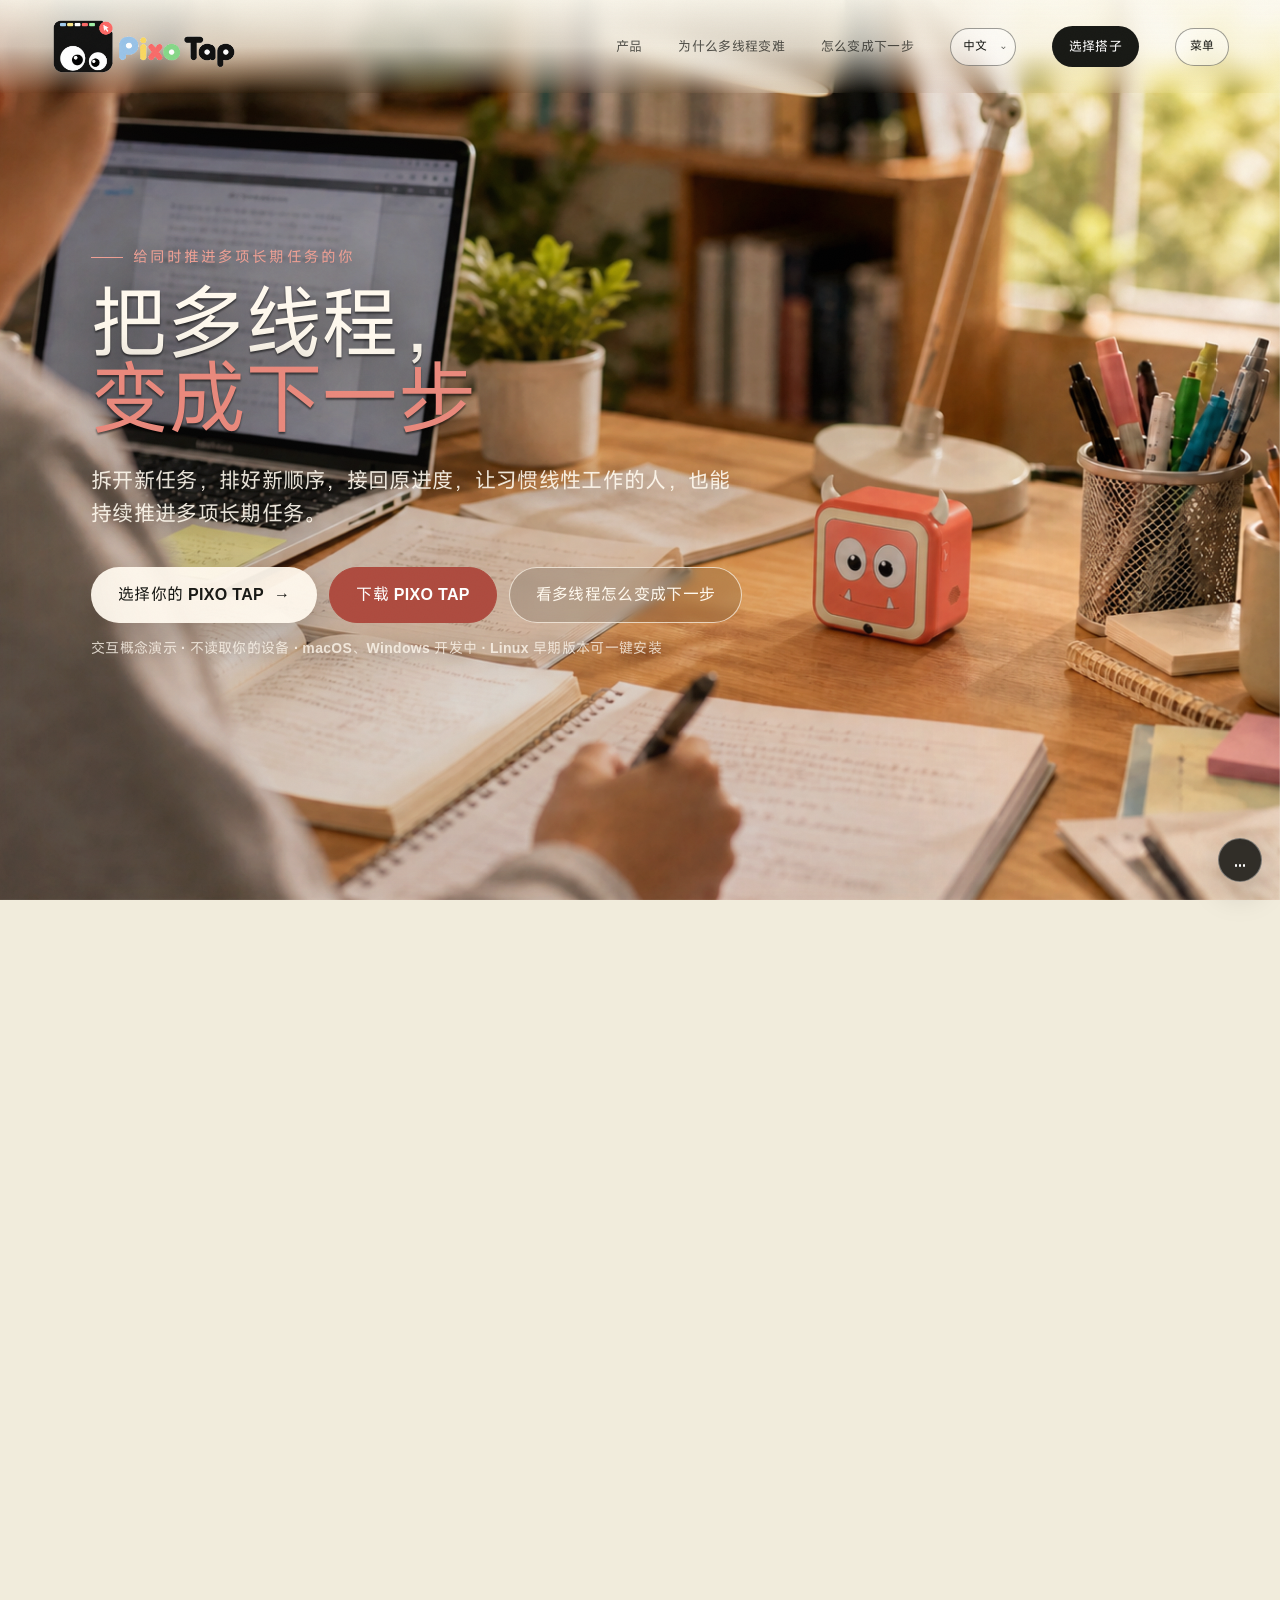
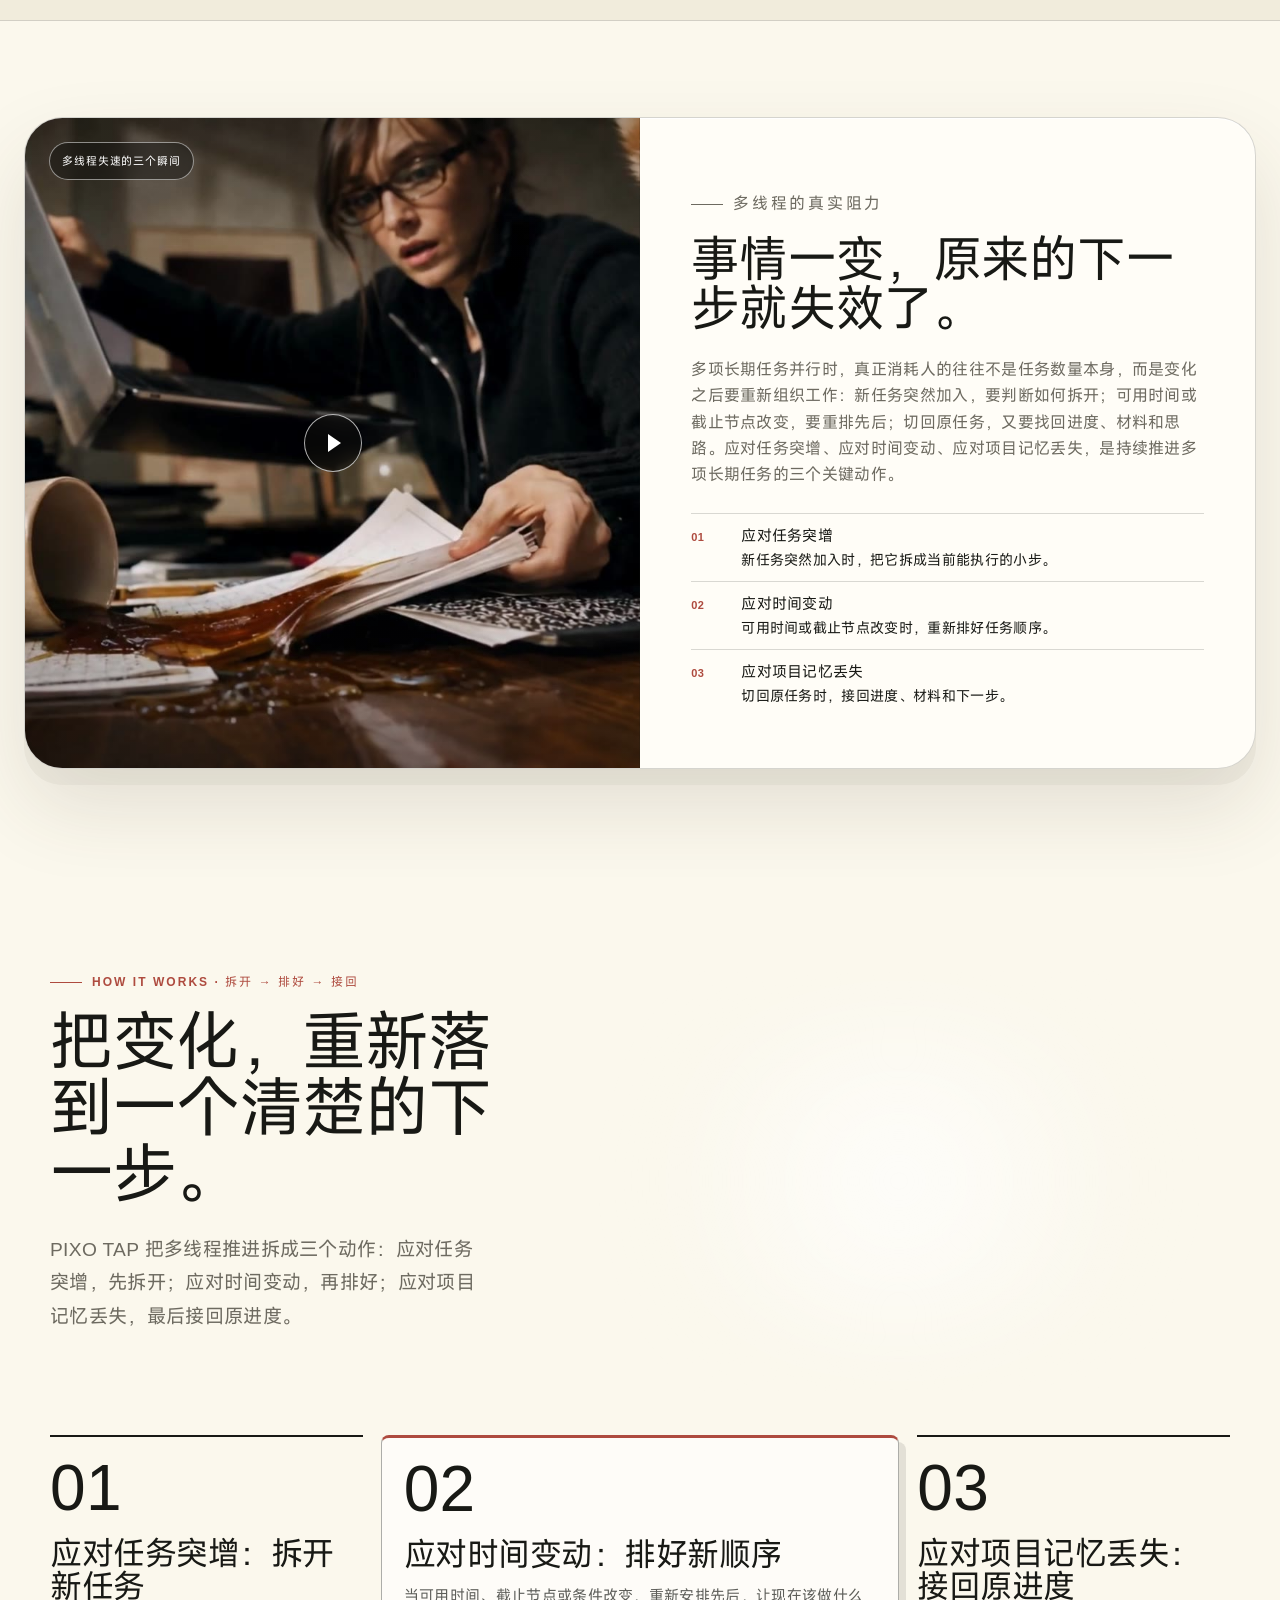
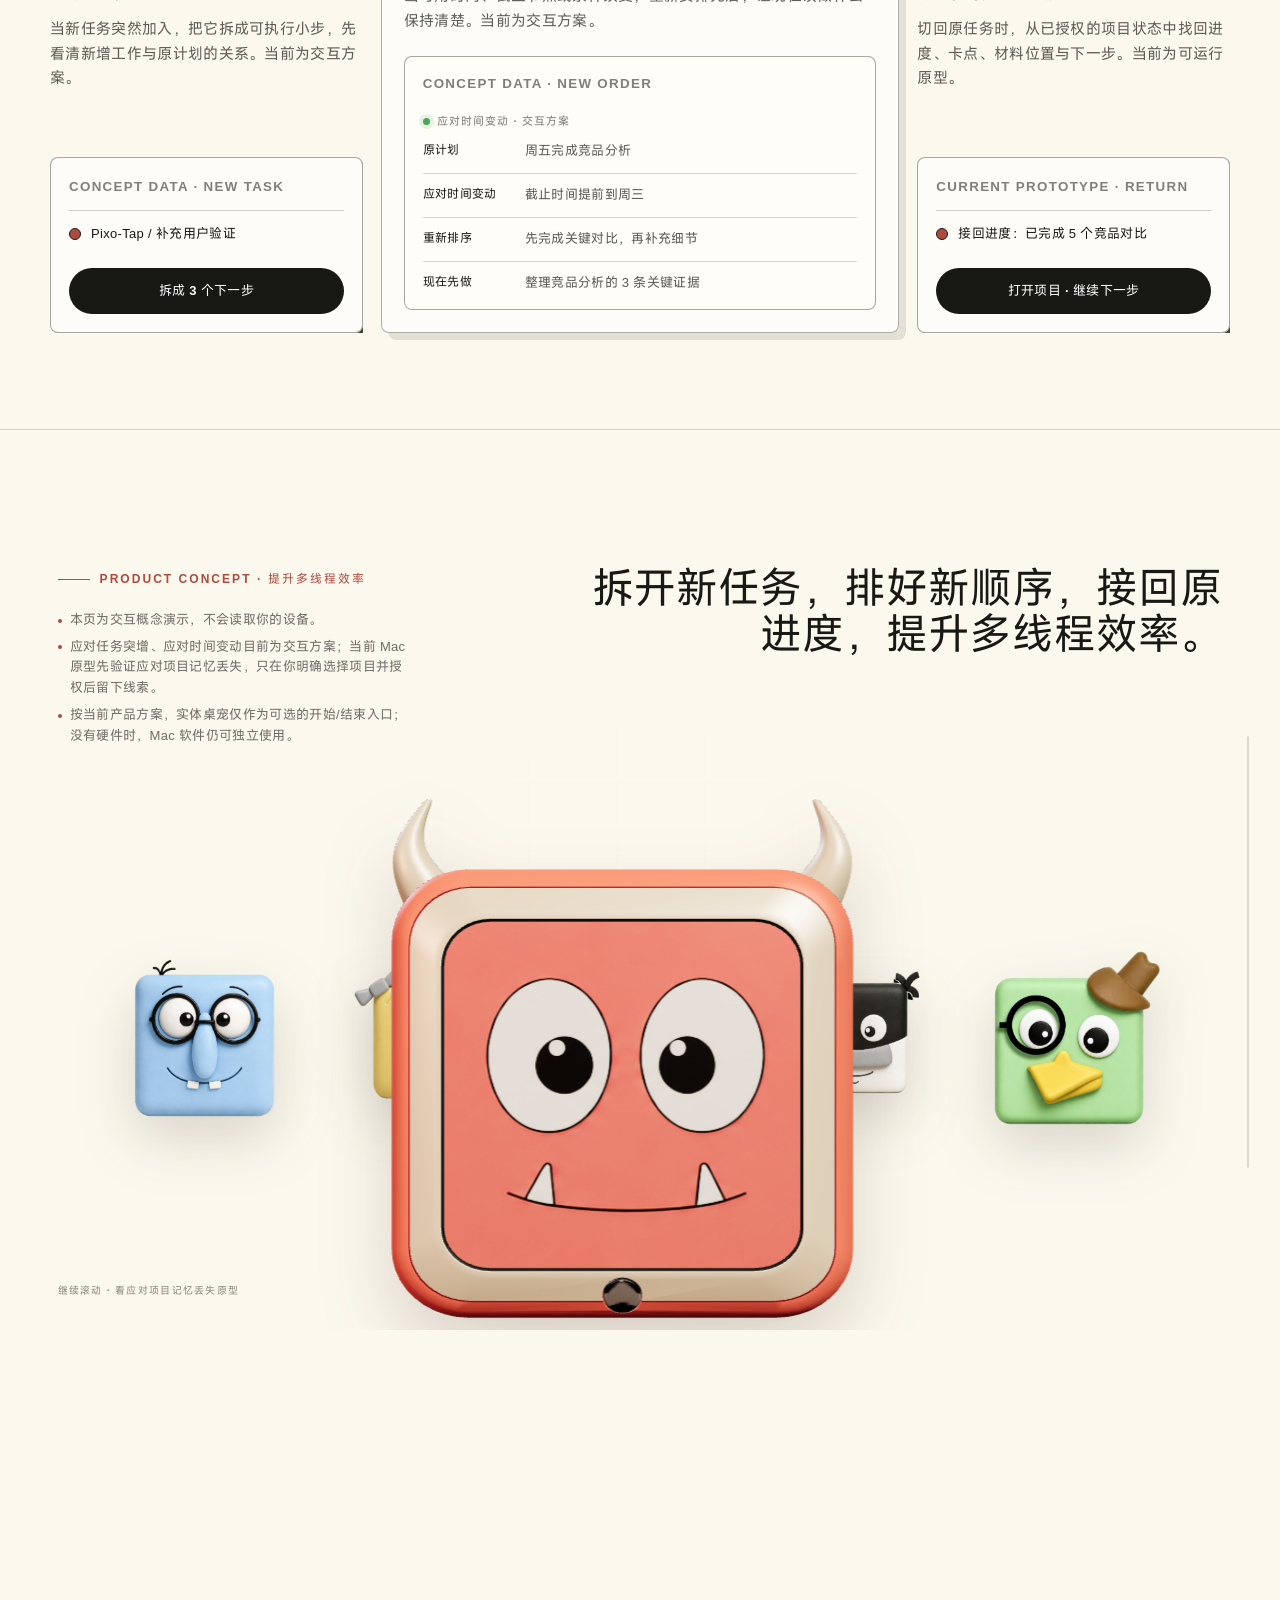
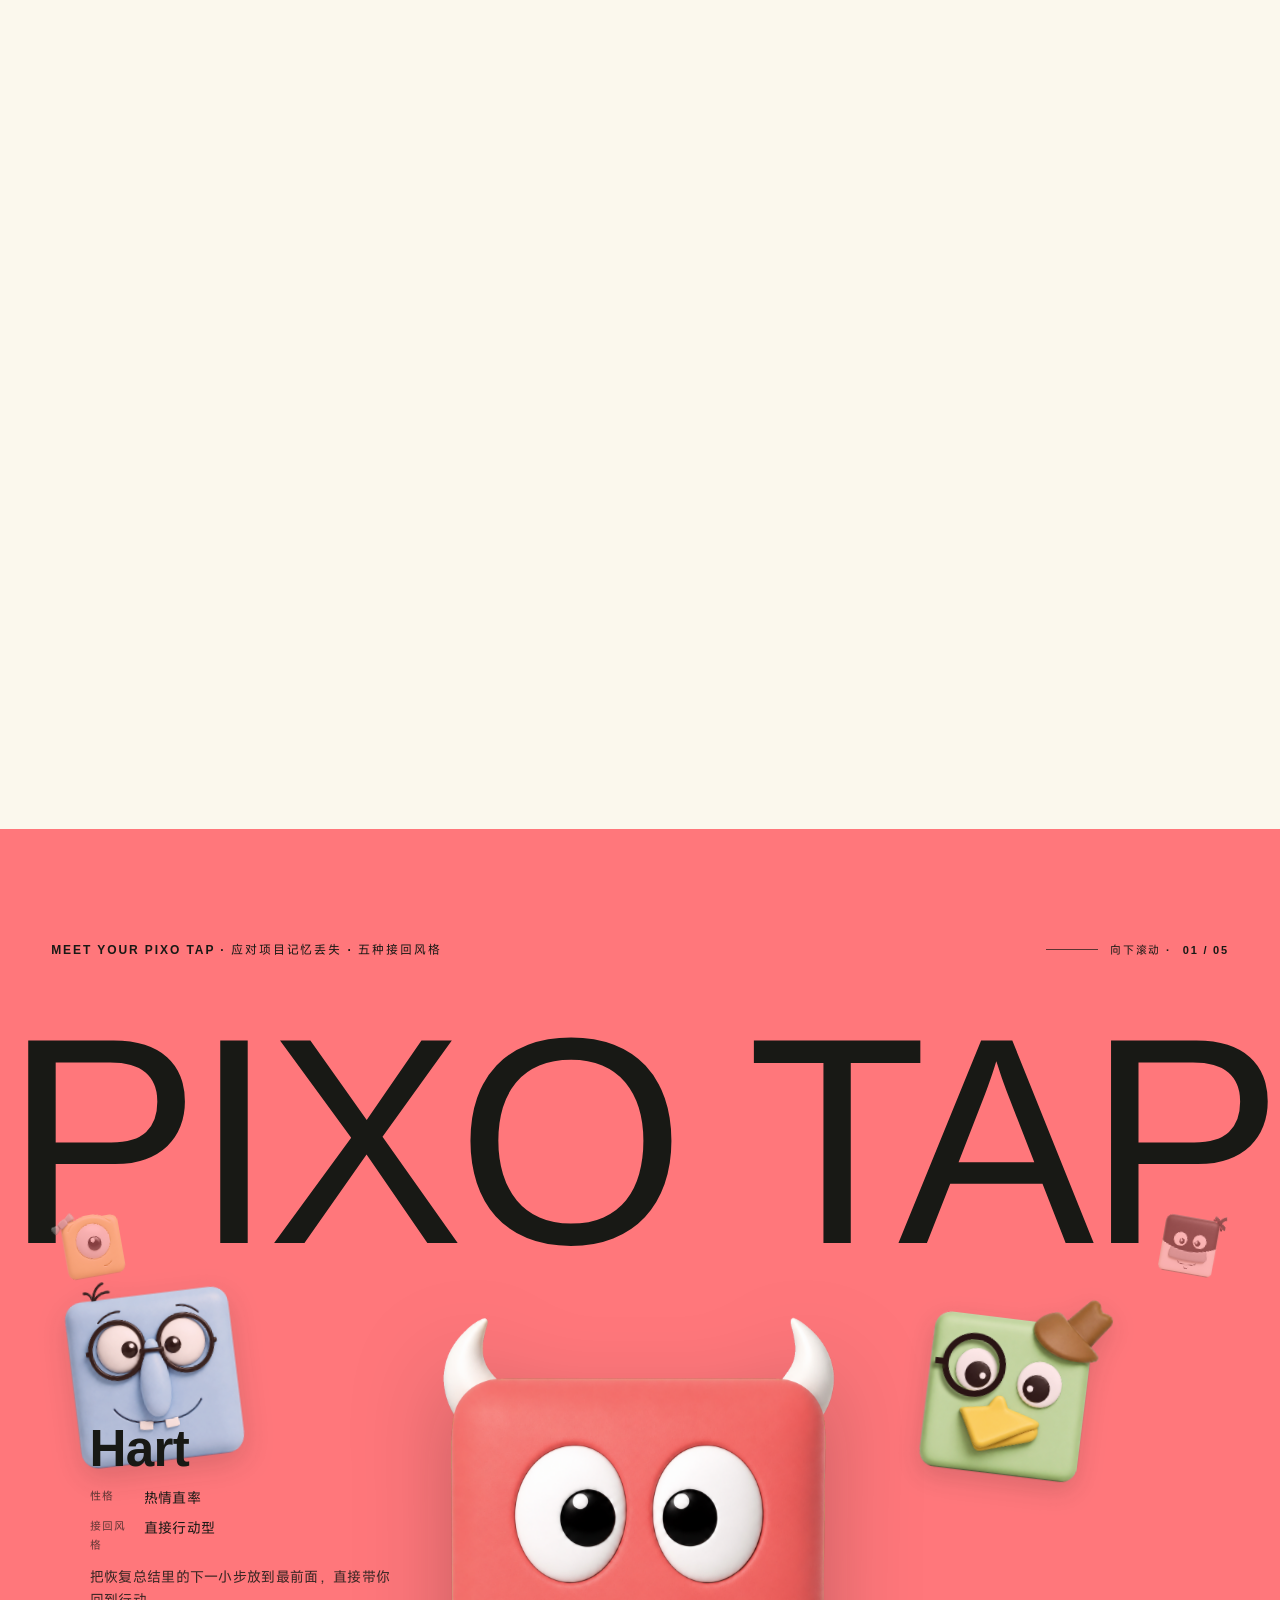
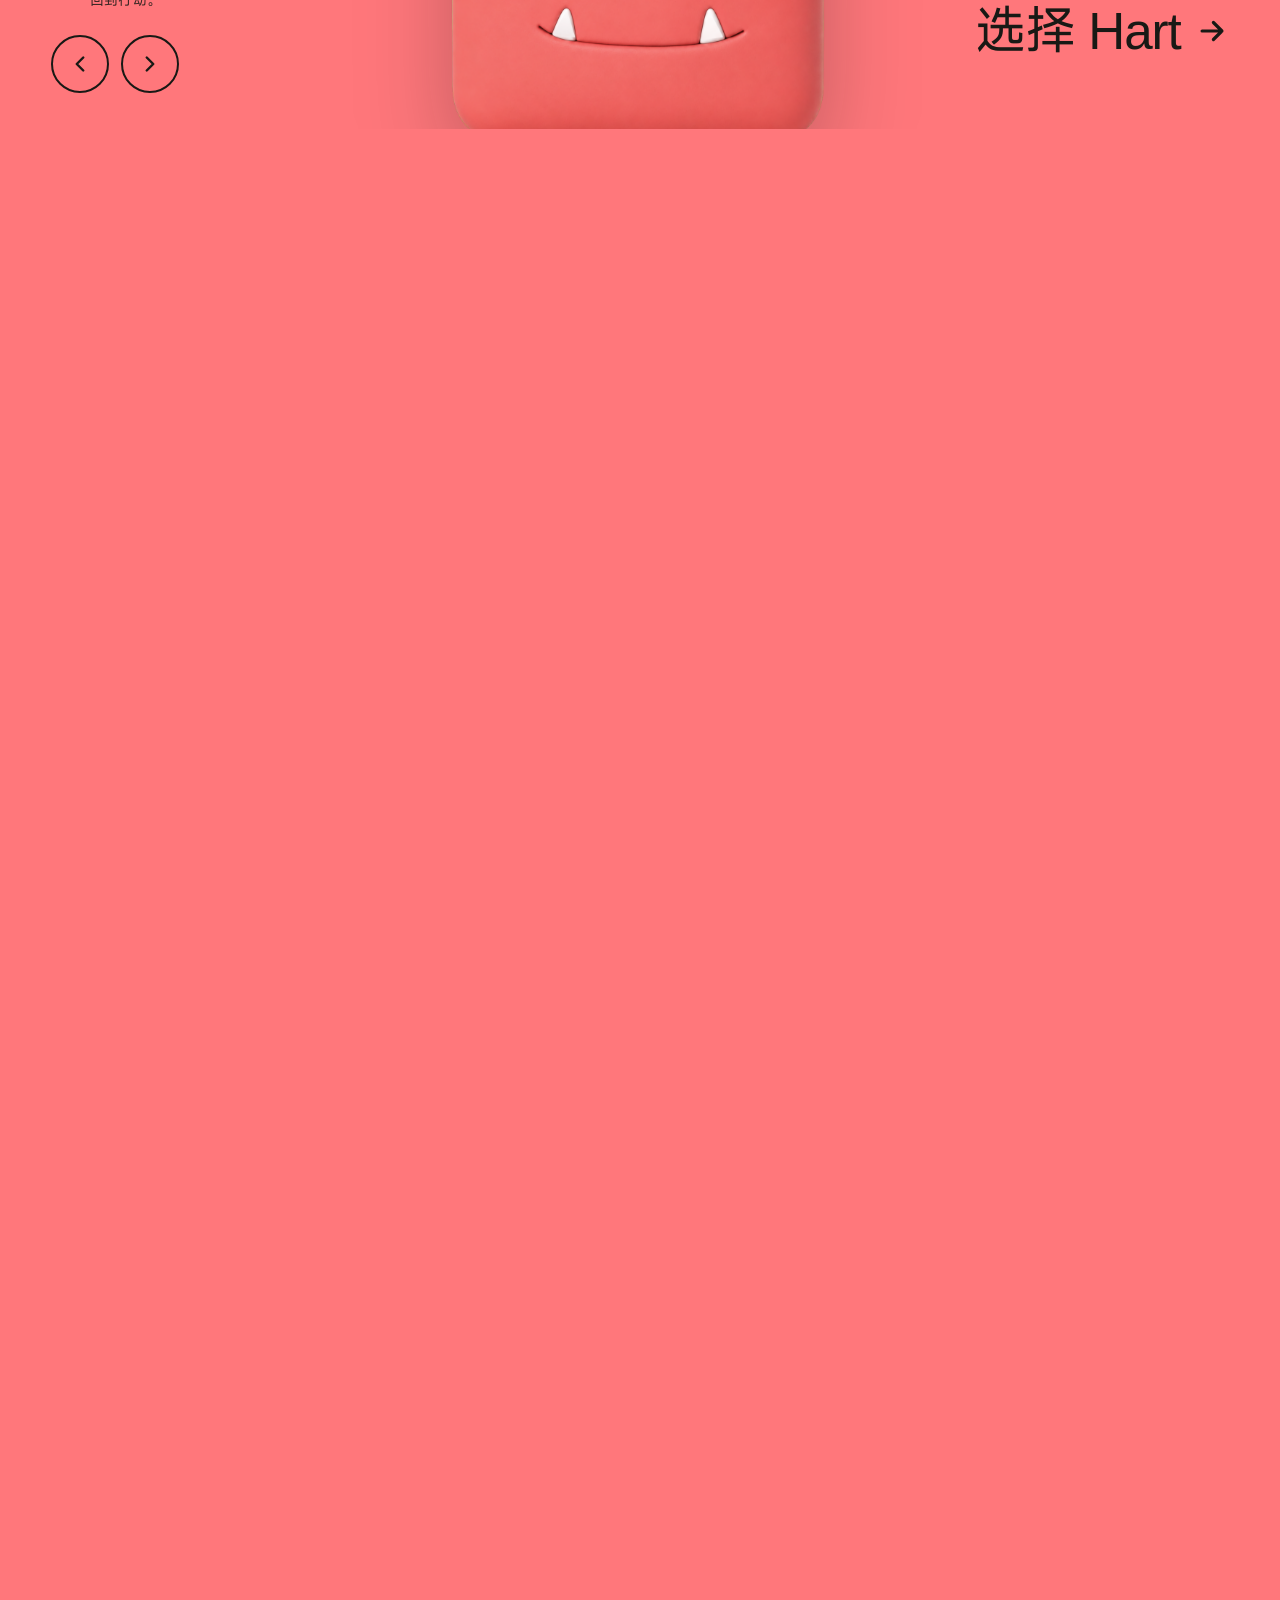
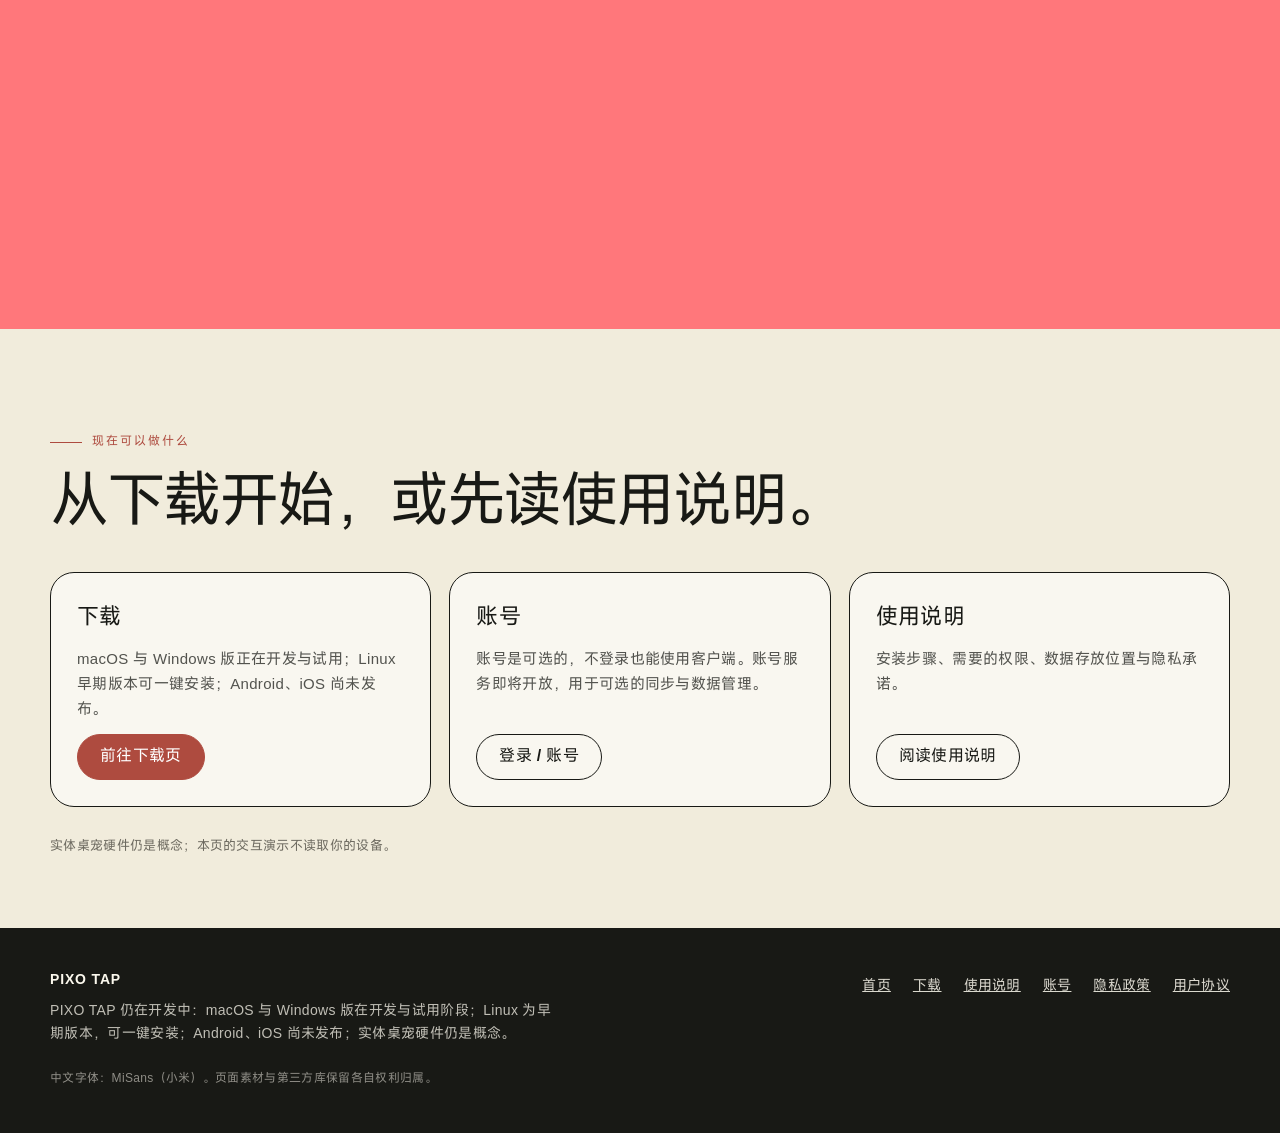
==== commit 136caeab: "Publish site with Linux one-line installer, per-platform downloads and Linux docs" ====
--- a/worker/public/index.html
+++ b/worker/public/index.html
@@ -1620,7 +1620,7 @@
             <a class="button cta-download" href="/download/" data-site-path="/download/">下载 PIXO TAP</a>
             <a class="button secondary" href="#how">看多线程怎么变成下一步</a>
           </div>
-          <div class="microcopy">交互概念演示 · 不读取你的设备 · 目前仅 macOS 与 Windows 在开发</div>
+          <div class="microcopy">交互概念演示 · 不读取你的设备 · macOS、Windows 开发中 · Linux 早期版本可一键安装</div>
         </div>
         </div>
       </div>
@@ -1837,7 +1837,7 @@
       <div class="closing-grid">
         <article class="closing-card">
           <h3>下载</h3>
-          <p>macOS 与 Windows 版正在开发与试用；Linux、Android、iOS 尚未发布。</p>
+          <p>macOS 与 Windows 版正在开发与试用；Linux 早期版本可一键安装；Android、iOS 尚未发布。</p>
           <a class="button cta-download" href="/download/" data-site-path="/download/">前往下载页</a>
         </article>
         <article class="closing-card">
@@ -1859,7 +1859,7 @@
     <div class="section-shell site-footer-in">
       <div>
         <strong>PIXO TAP</strong>
-        <p>PIXO TAP 仍在开发中：macOS 与 Windows 版在开发与试用阶段；Linux、Android、iOS 尚未发布；实体桌宠硬件仍是概念。</p>
+        <p>PIXO TAP 仍在开发中：macOS 与 Windows 版在开发与试用阶段；Linux 为早期版本，可一键安装；Android、iOS 尚未发布；实体桌宠硬件仍是概念。</p>
       </div>
       <nav aria-label="站点链接">
         <ul>
@@ -1891,15 +1891,15 @@
         "这只是一个演示，不会创建账号。想真正使用：": "This is only a demo and does not create an account. To really use PIXO TAP:",
         "现在可以做什么": "WHAT YOU CAN DO NOW",
         "从下载开始，或先读使用说明。": "Start with a download, or read the docs first.",
-        "macOS 与 Windows 版正在开发与试用；Linux、Android、iOS 尚未发布。": "The macOS and Windows apps are in development and trial; Linux, Android and iOS are not released.",
+        "macOS 与 Windows 版正在开发与试用；Linux 早期版本可一键安装；Android、iOS 尚未发布。": "The macOS and Windows apps are in development and trial; Linux has an early release you can install with one command; Android and iOS are not released.",
         "前往下载页": "Go to the download page",
         "账号是可选的，不登录也能使用客户端。账号服务即将开放，用于可选的同步与数据管理。": "Accounts are optional; the client works without signing in. The account service is opening soon, for optional sync and data management.",
         "安装步骤、需要的权限、数据存放位置与隐私承诺。": "Installation steps, the permissions needed, where data is stored and our privacy commitments.",
         "阅读使用说明": "Read the docs",
         "实体桌宠硬件仍是概念；本页的交互演示不读取你的设备。": "The physical desk companion is still a concept; the interactive demo on this page does not read your device.",
-        "PIXO TAP 仍在开发中：macOS 与 Windows 版在开发与试用阶段；Linux、Android、iOS 尚未发布；实体桌宠硬件仍是概念。": "PIXO TAP is still in development: the macOS and Windows apps are in development and trial; Linux, Android and iOS are not released; the physical desk companion is still a concept.",
+        "PIXO TAP 仍在开发中：macOS 与 Windows 版在开发与试用阶段；Linux 为早期版本，可一键安装；Android、iOS 尚未发布；实体桌宠硬件仍是概念。": "PIXO TAP is still in development: the macOS and Windows apps are in development and trial; Linux is an early release with a one-line installer; Android and iOS are not released; the physical desk companion is still a concept.",
         "中文字体：MiSans（小米）。页面素材与第三方库保留各自权利归属。": "Chinese typeface: MiSans (Xiaomi). Page assets and third-party libraries remain with their respective rights holders.",
-        "交互概念演示 · 不读取你的设备 · 目前仅 macOS 与 Windows 在开发": "Interactive concept demo · Does not read your device · Only macOS and Windows are in development",
+        "交互概念演示 · 不读取你的设备 · macOS、Windows 开发中 · Linux 早期版本可一键安装": "Interactive concept demo · Does not read your device · macOS and Windows in development · Linux early release with one-line install",
         "产品": "Product",
         "为什么多线程变难": "Why multi-project work stalls",
         "怎么变成下一步": "How to find the next step",
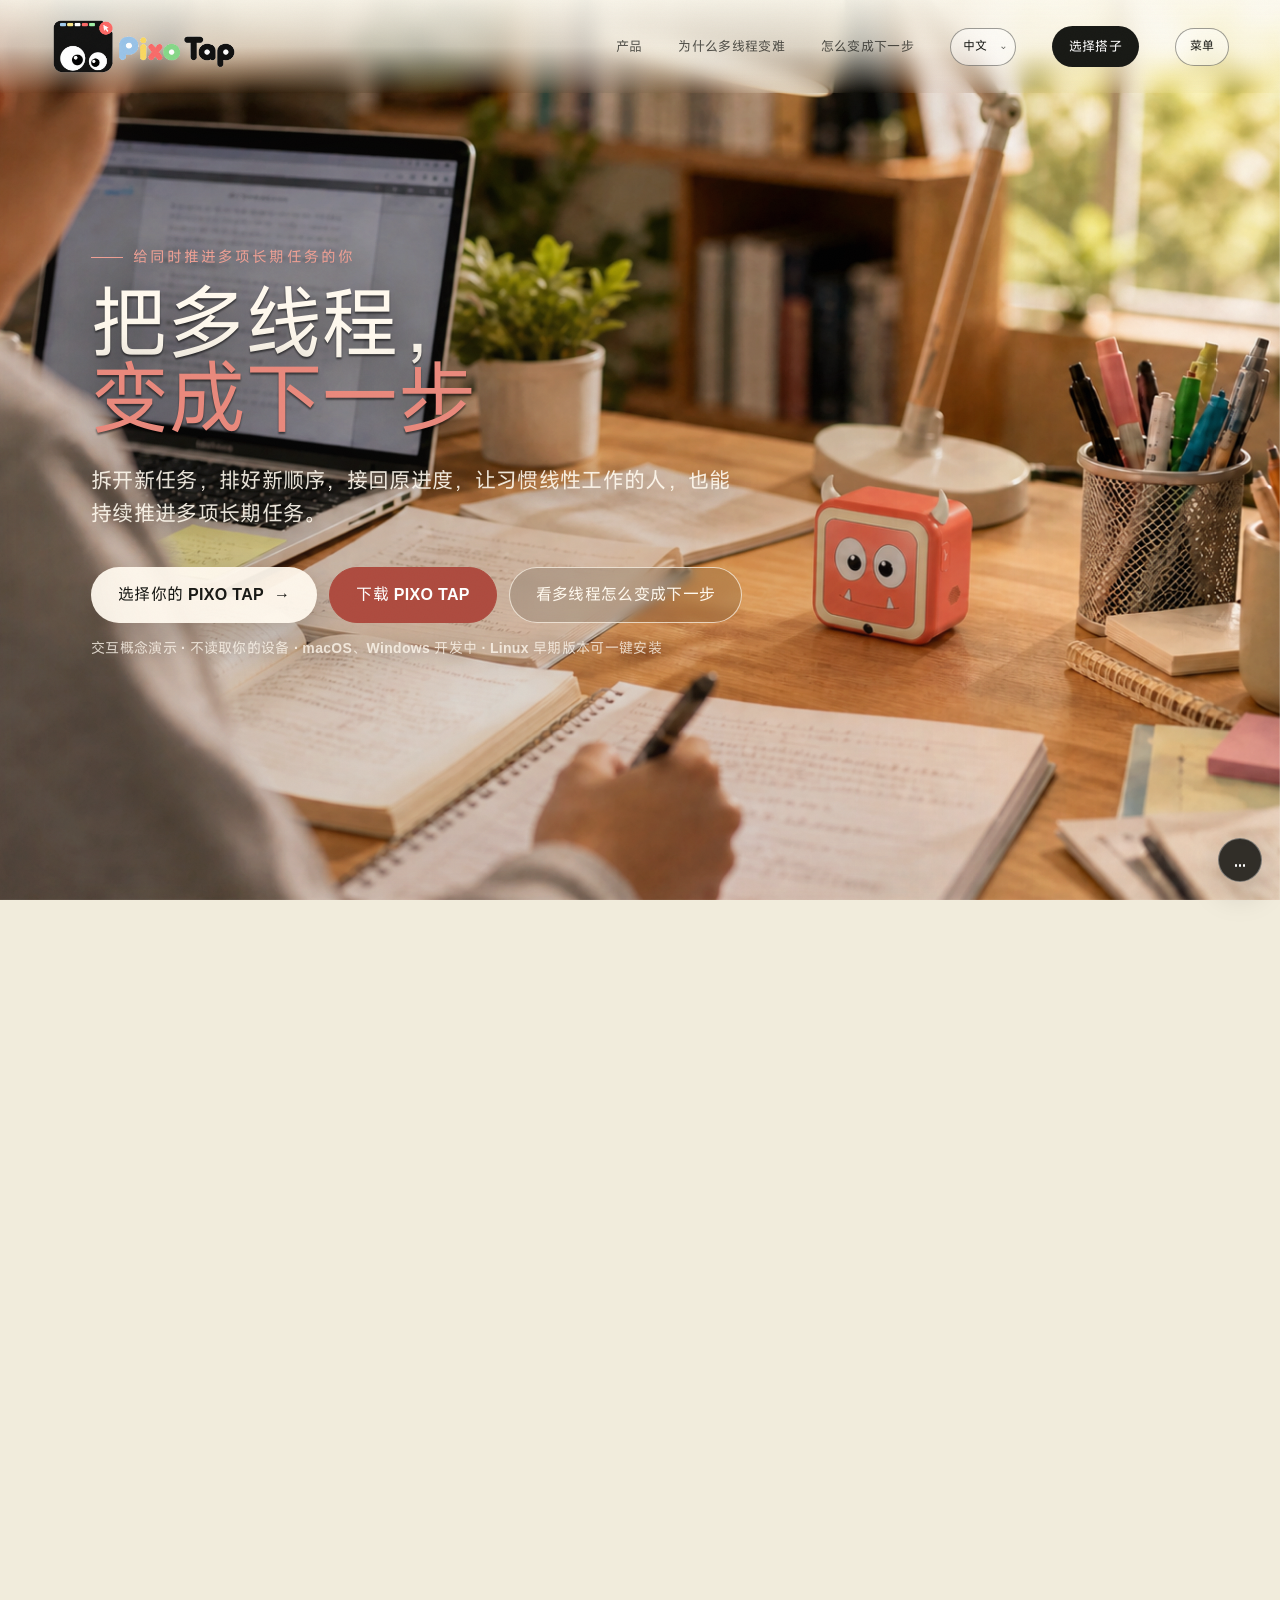
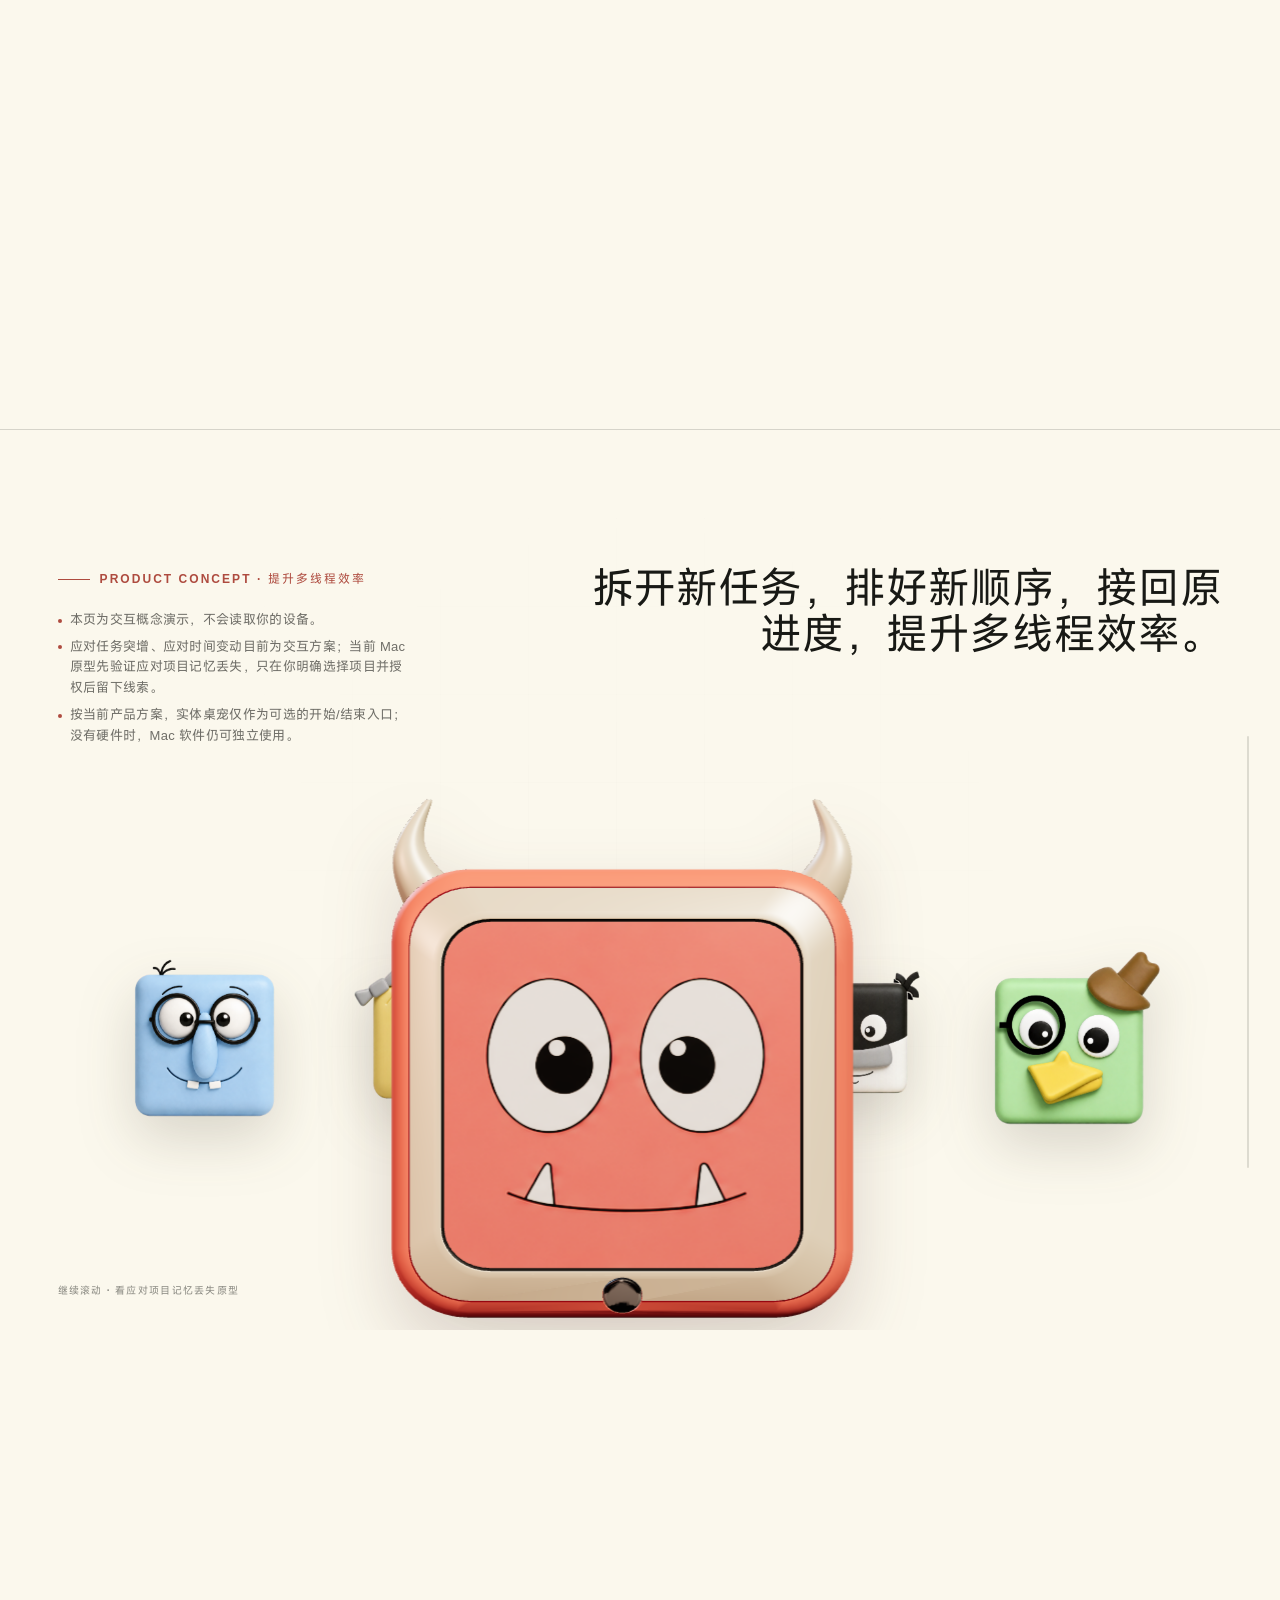
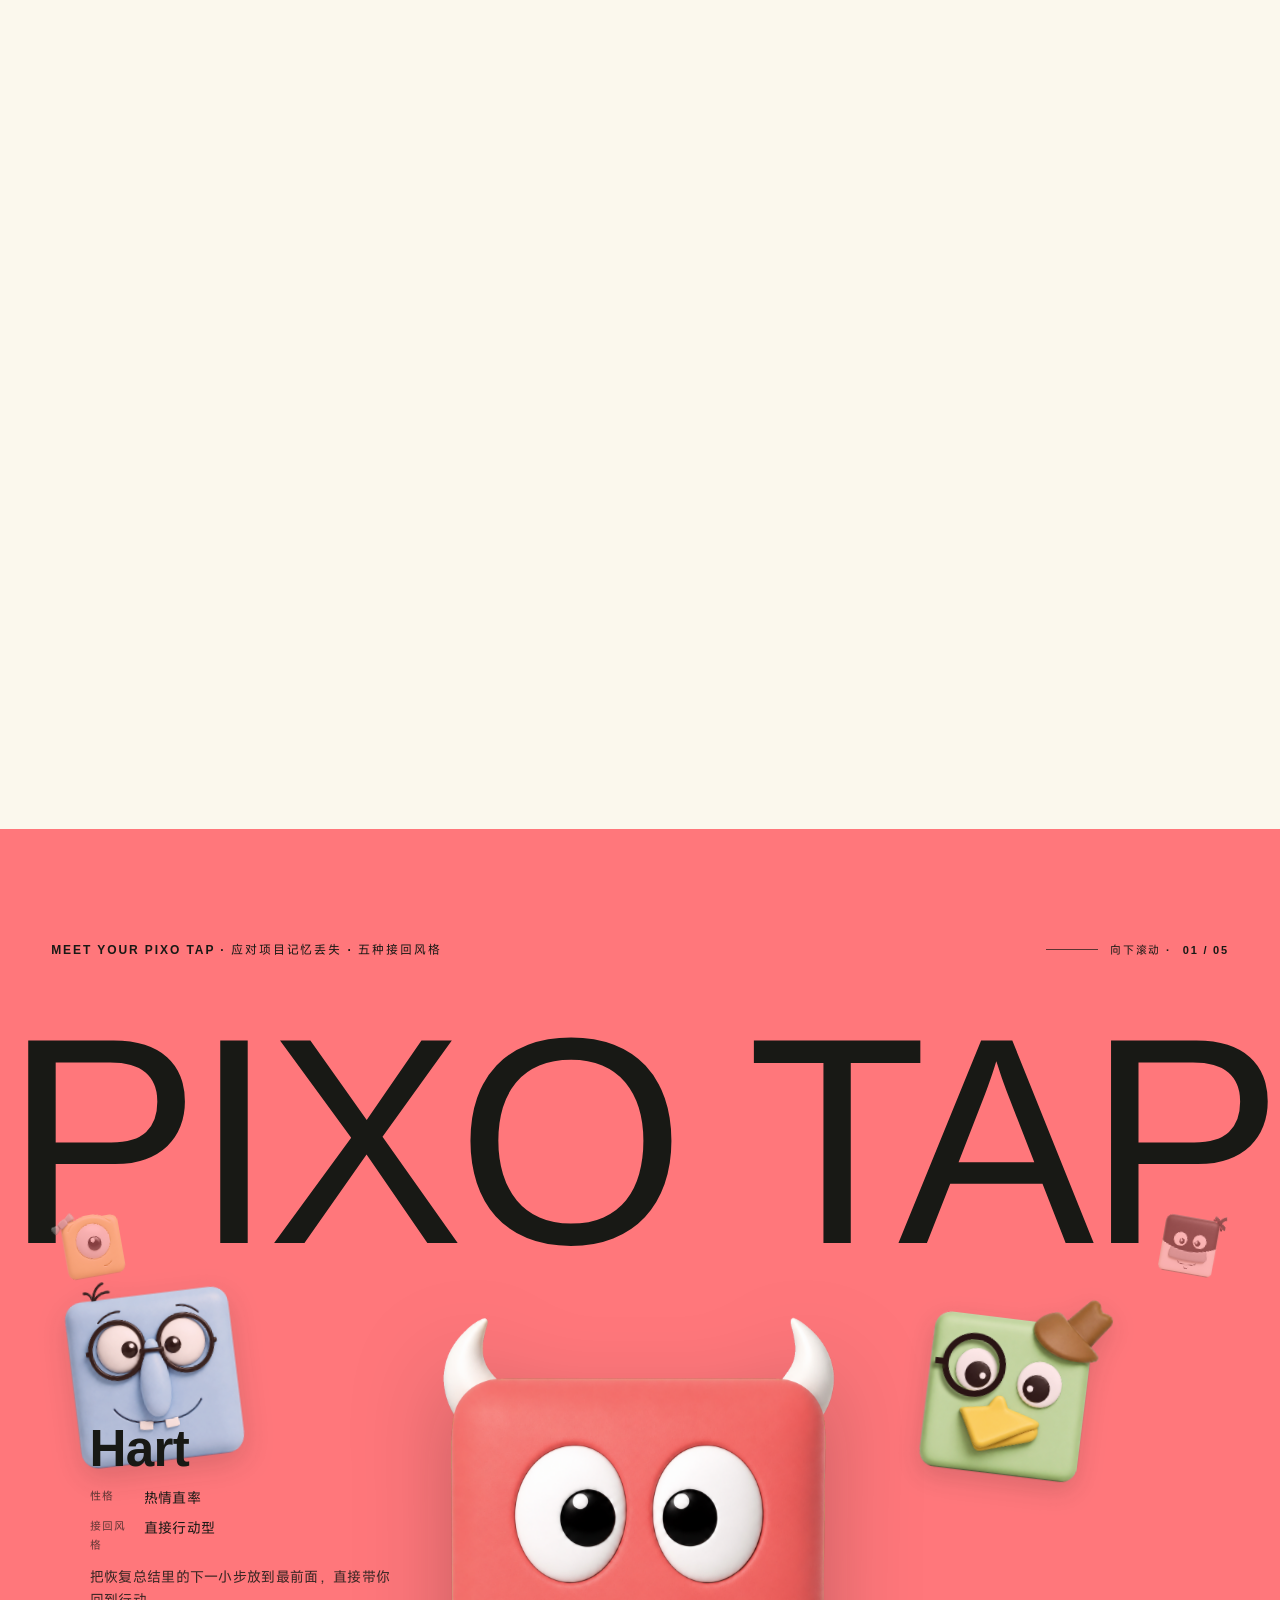
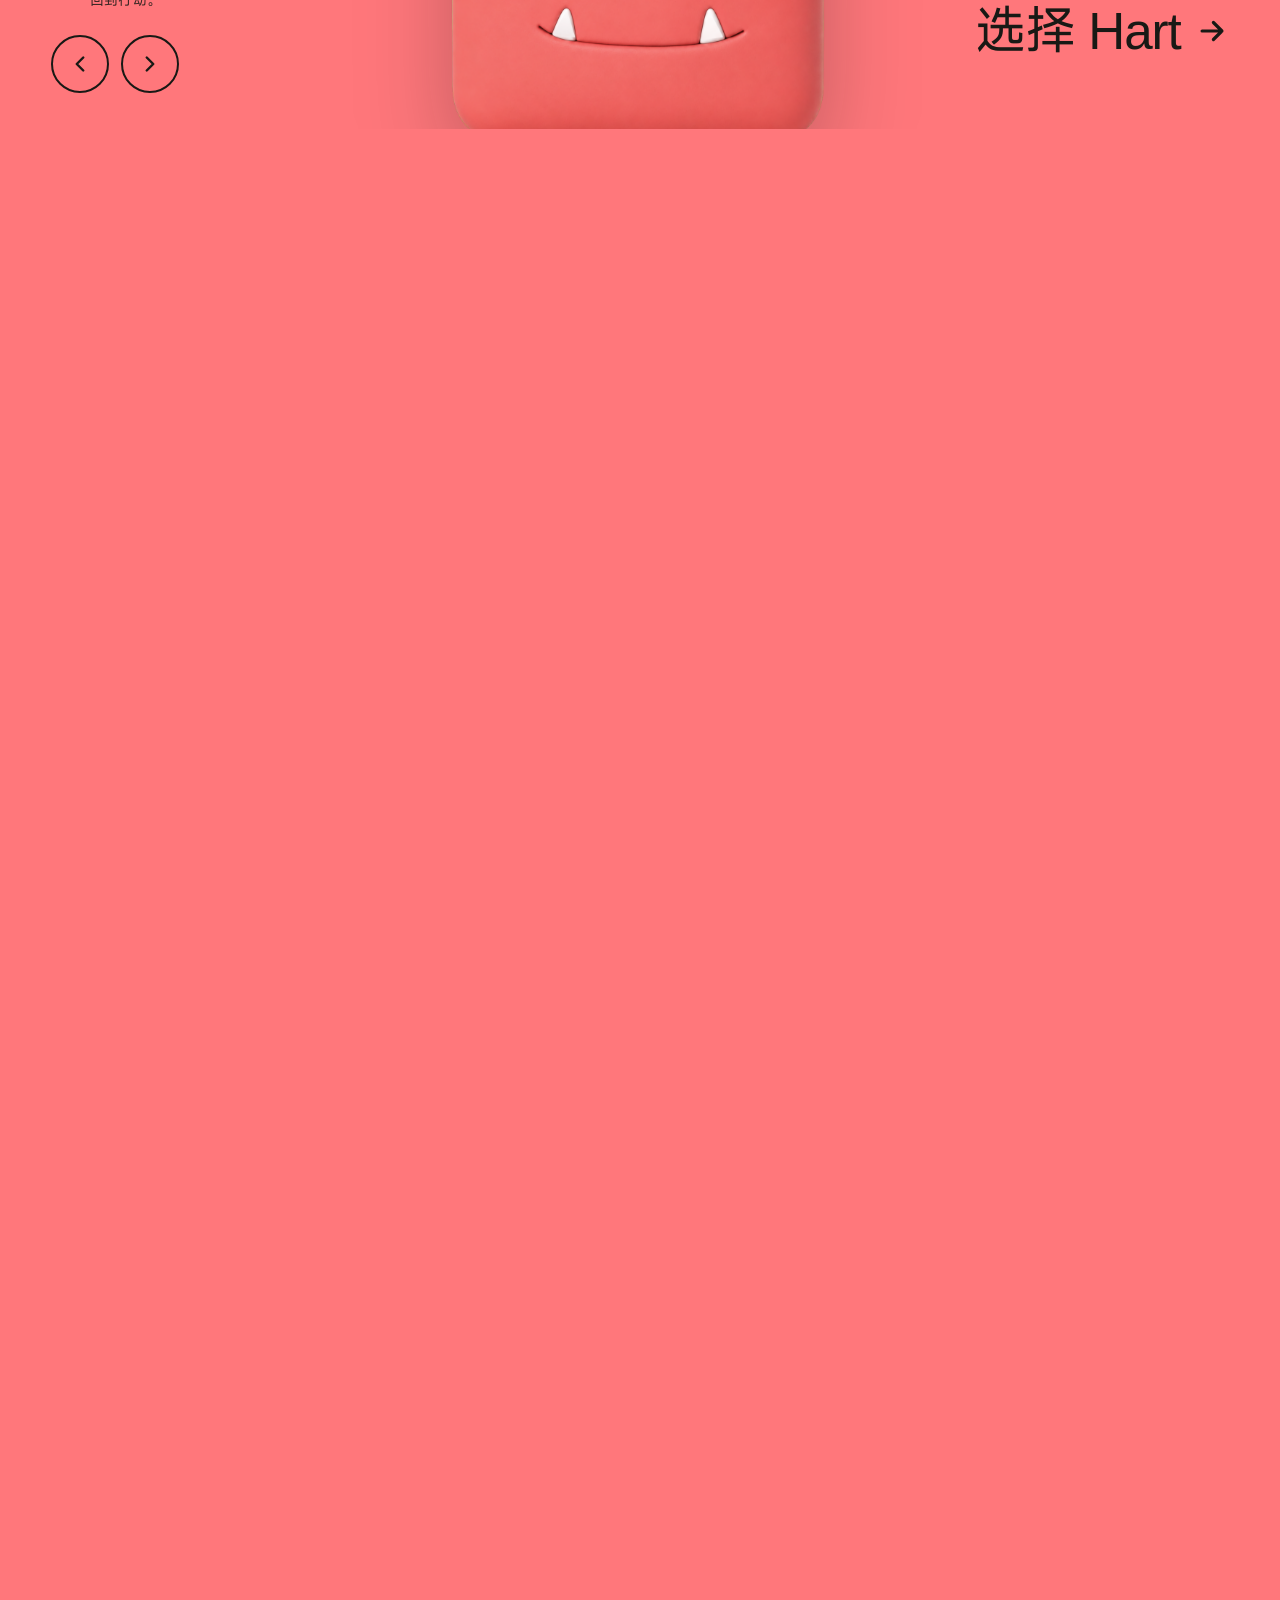
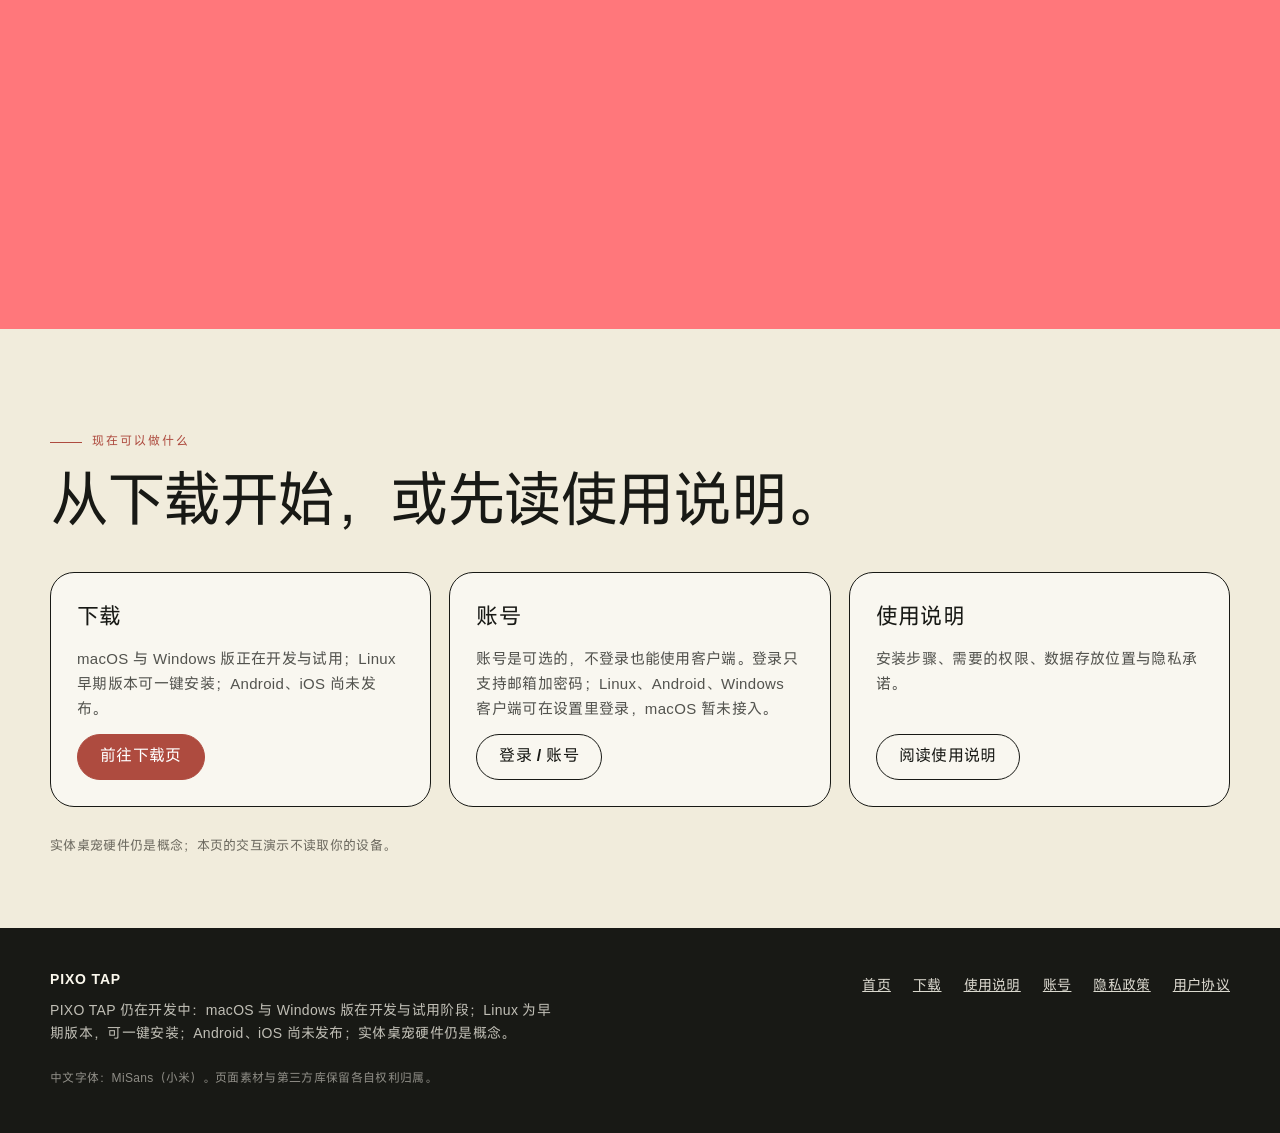
==== commit b358d9bd: "Publish site with email-only account wording, Windows installer docs and API refresh/logout endpoint" ====
--- a/worker/public/index.html
+++ b/worker/public/index.html
@@ -1842,7 +1842,7 @@
         </article>
         <article class="closing-card">
           <h3>账号</h3>
-          <p>账号是可选的，不登录也能使用客户端。账号服务即将开放，用于可选的同步与数据管理。</p>
+          <p>账号是可选的，不登录也能使用客户端。登录只支持邮箱加密码；Linux、Android、Windows 客户端可在设置里登录，macOS 暂未接入。</p>
           <a class="button secondary" href="/account/" data-site-path="/account/">登录 / 账号</a>
         </article>
         <article class="closing-card">
@@ -1893,7 +1893,7 @@
         "从下载开始，或先读使用说明。": "Start with a download, or read the docs first.",
         "macOS 与 Windows 版正在开发与试用；Linux 早期版本可一键安装；Android、iOS 尚未发布。": "The macOS and Windows apps are in development and trial; Linux has an early release you can install with one command; Android and iOS are not released.",
         "前往下载页": "Go to the download page",
-        "账号是可选的，不登录也能使用客户端。账号服务即将开放，用于可选的同步与数据管理。": "Accounts are optional; the client works without signing in. The account service is opening soon, for optional sync and data management.",
+        "账号是可选的，不登录也能使用客户端。登录只支持邮箱加密码；Linux、Android、Windows 客户端可在设置里登录，macOS 暂未接入。": "Accounts are optional; the client works without signing in. Sign-in is email and password only; the Linux, Android and Windows clients can sign in from Settings, while macOS does not support it yet.",
         "安装步骤、需要的权限、数据存放位置与隐私承诺。": "Installation steps, the permissions needed, where data is stored and our privacy commitments.",
         "阅读使用说明": "Read the docs",
         "实体桌宠硬件仍是概念；本页的交互演示不读取你的设备。": "The physical desk companion is still a concept; the interactive demo on this page does not read your device.",
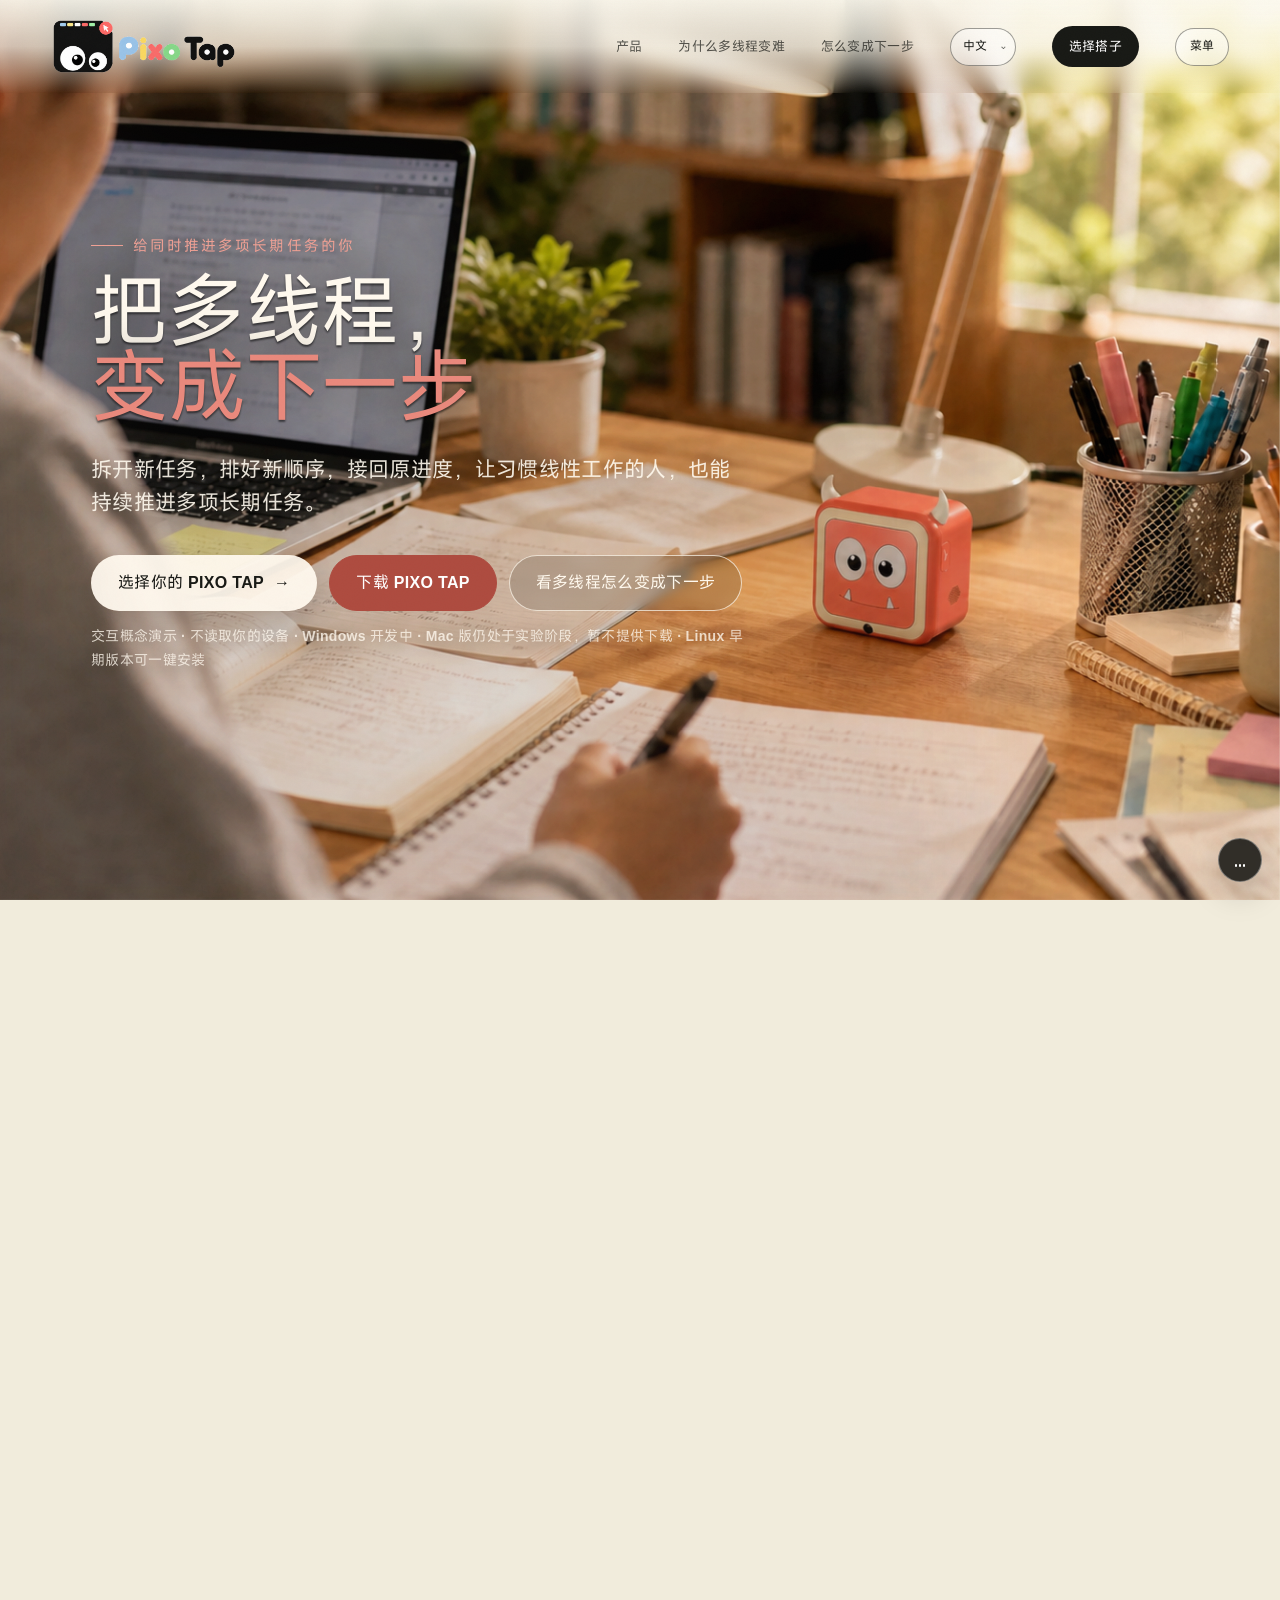
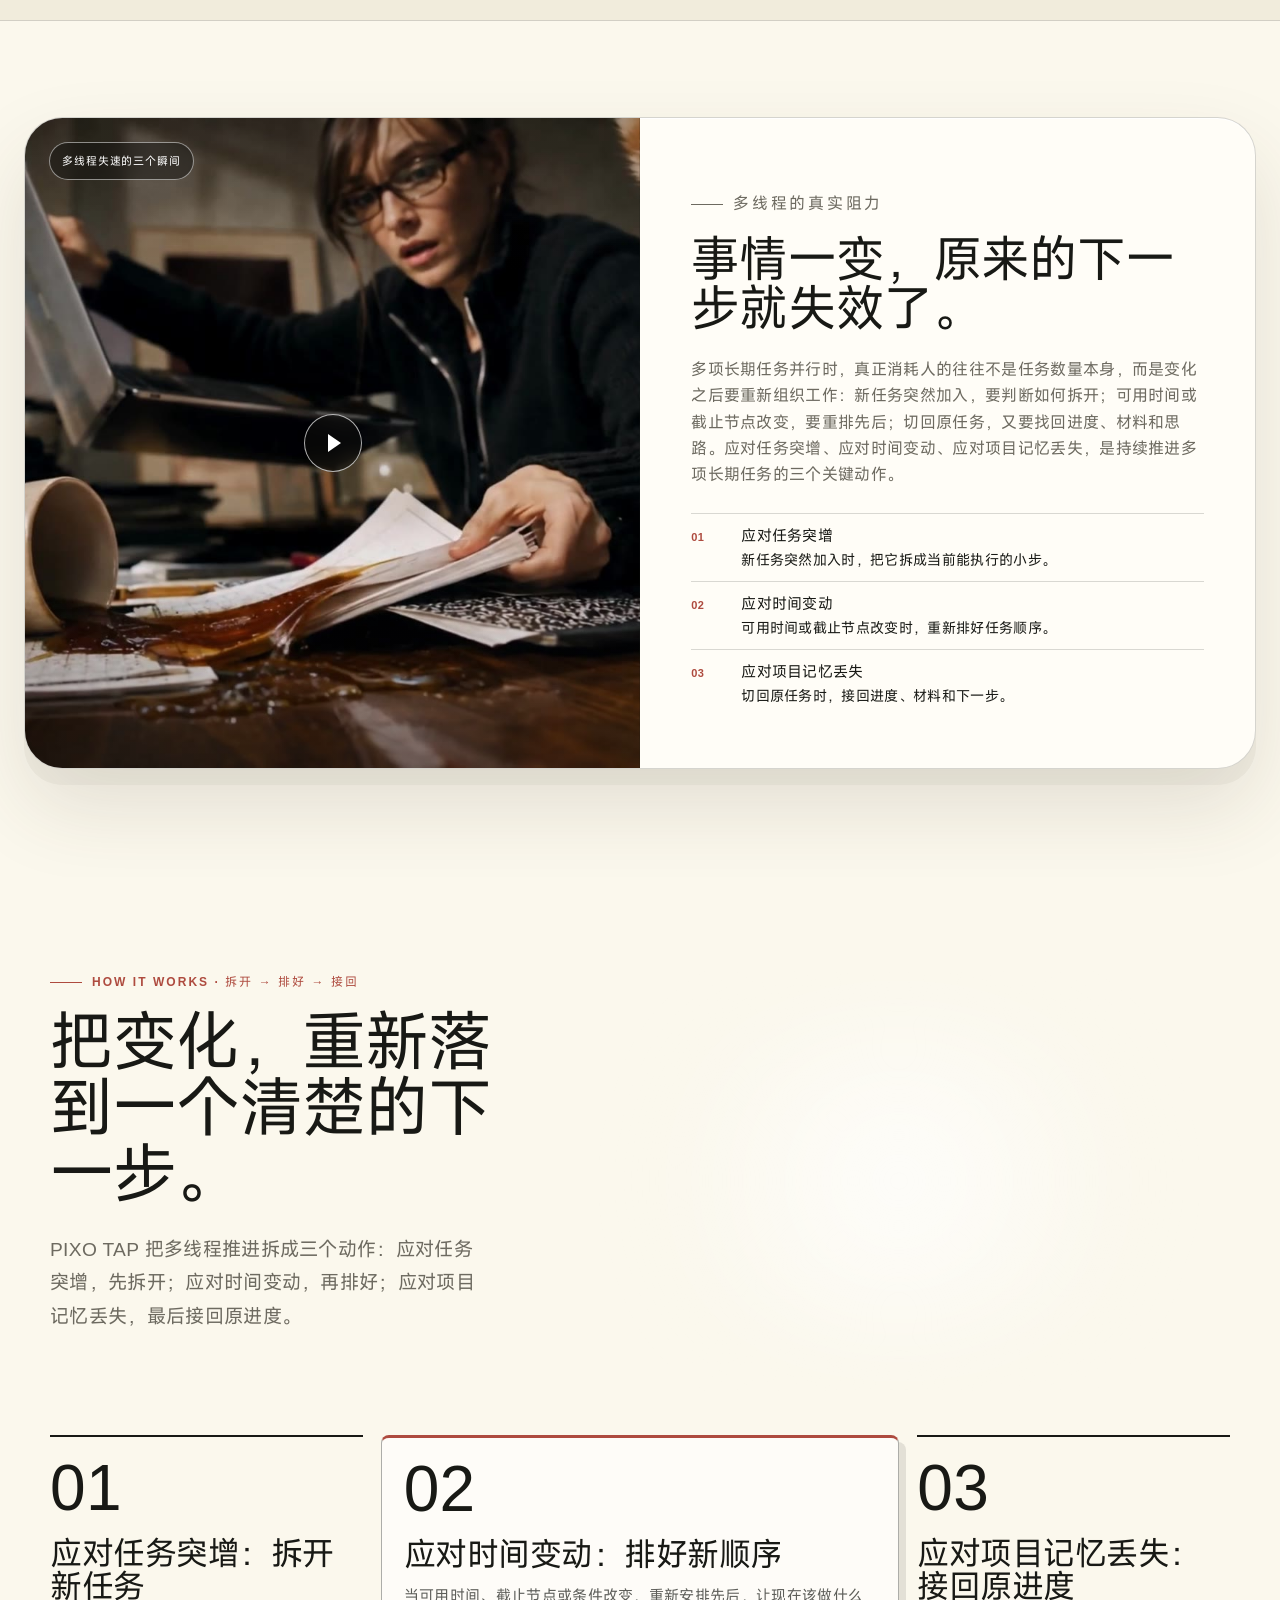
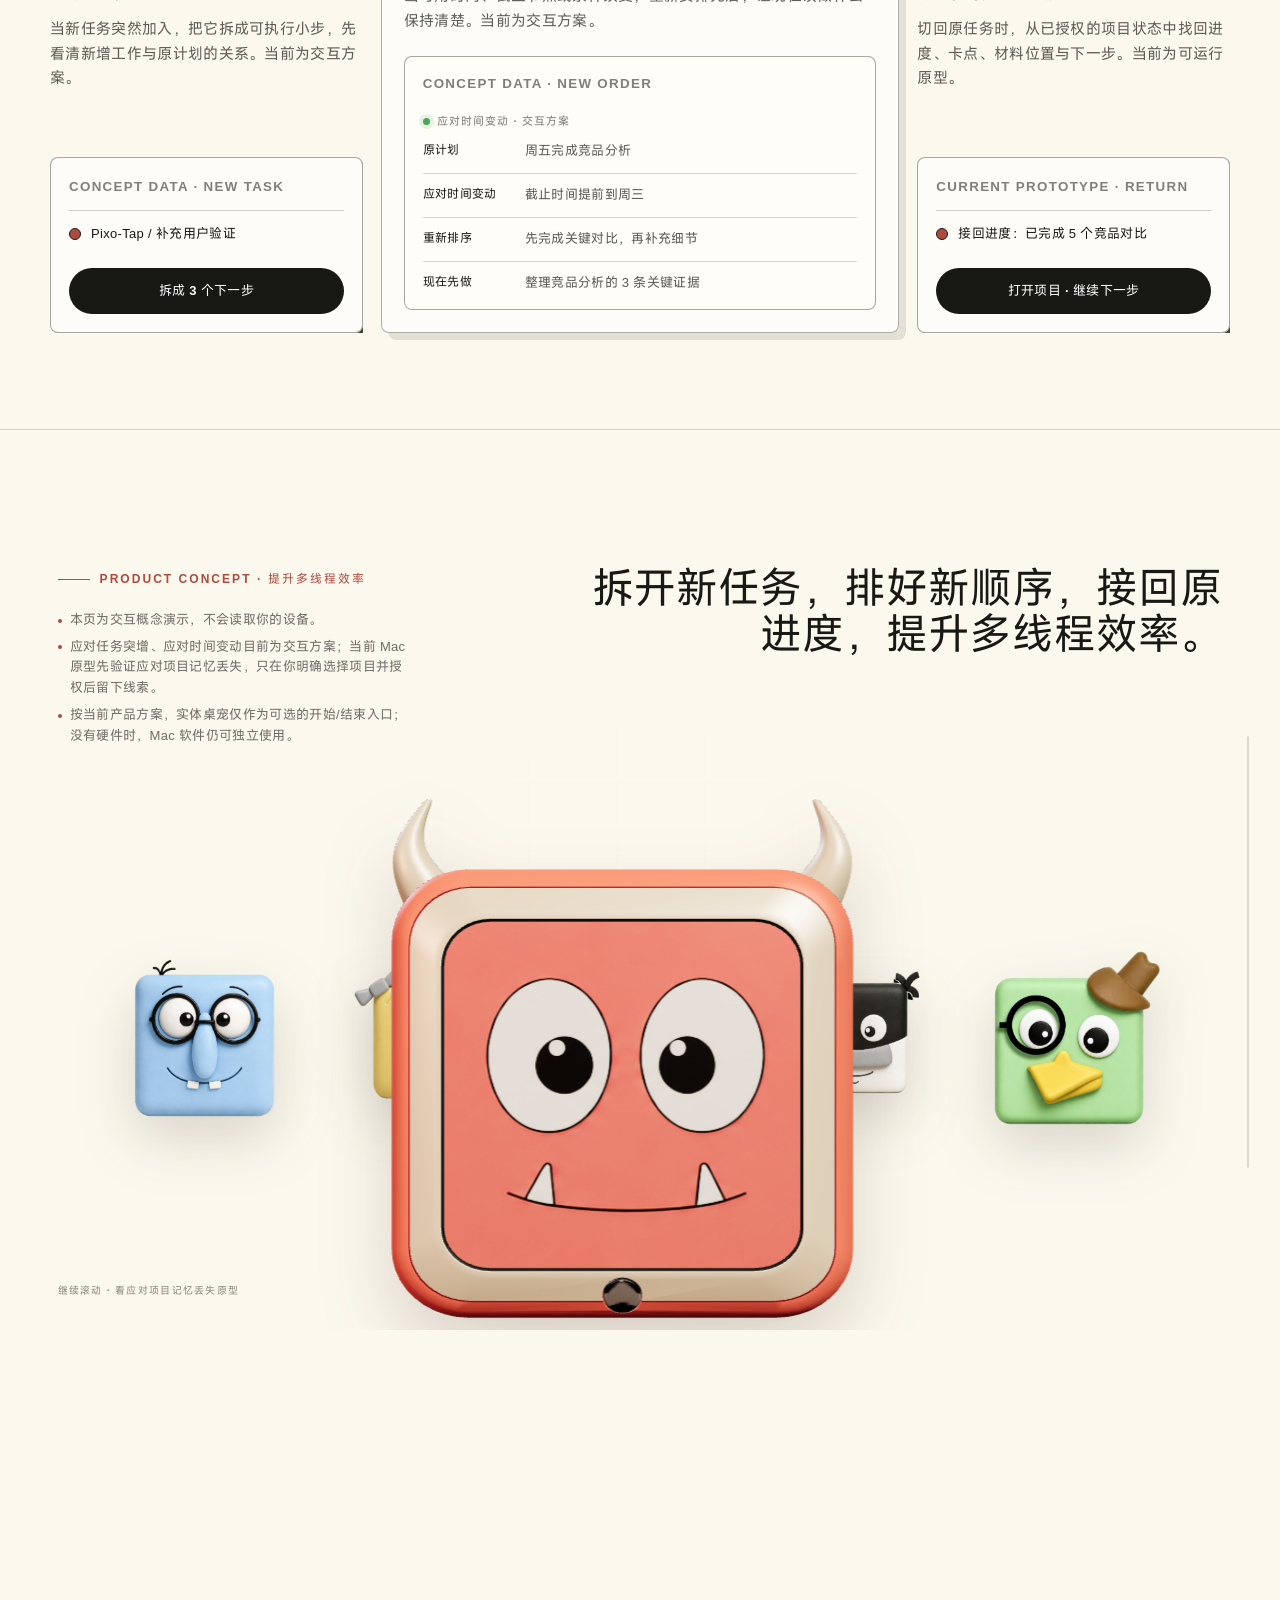
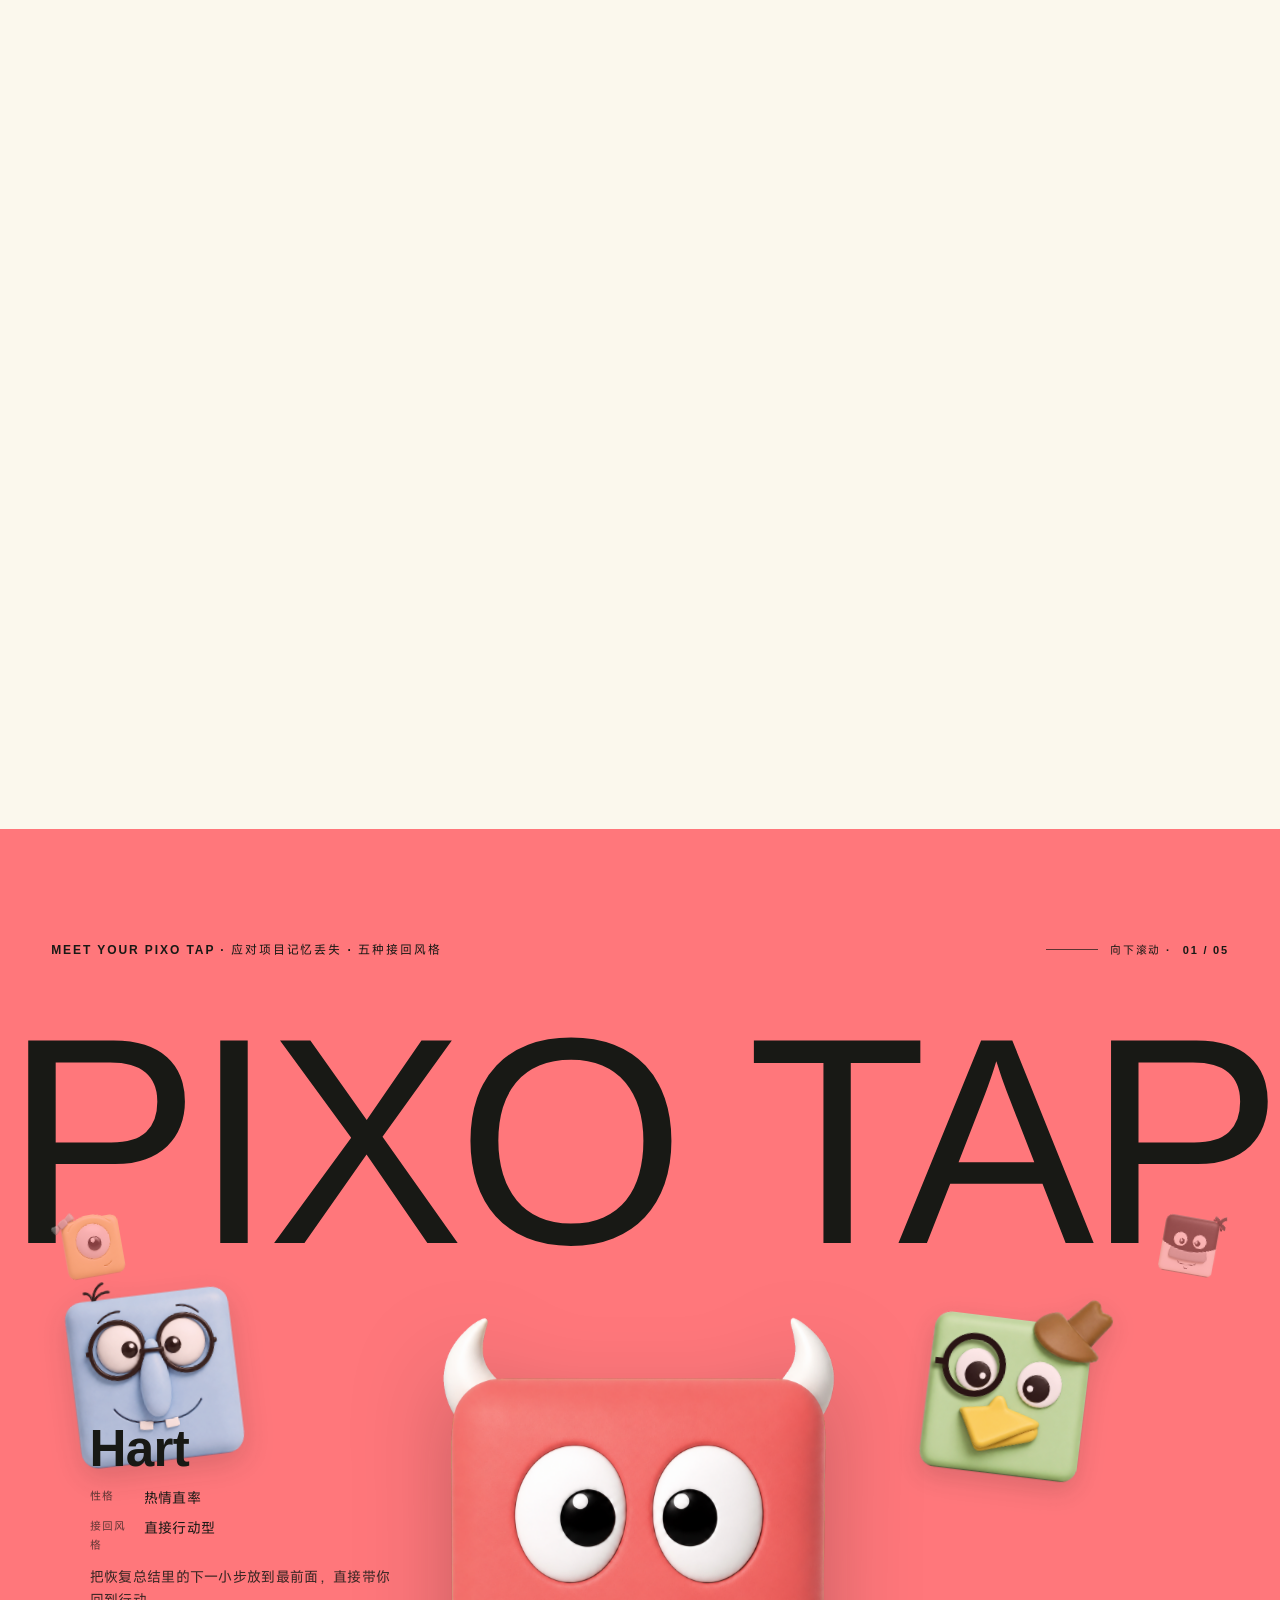
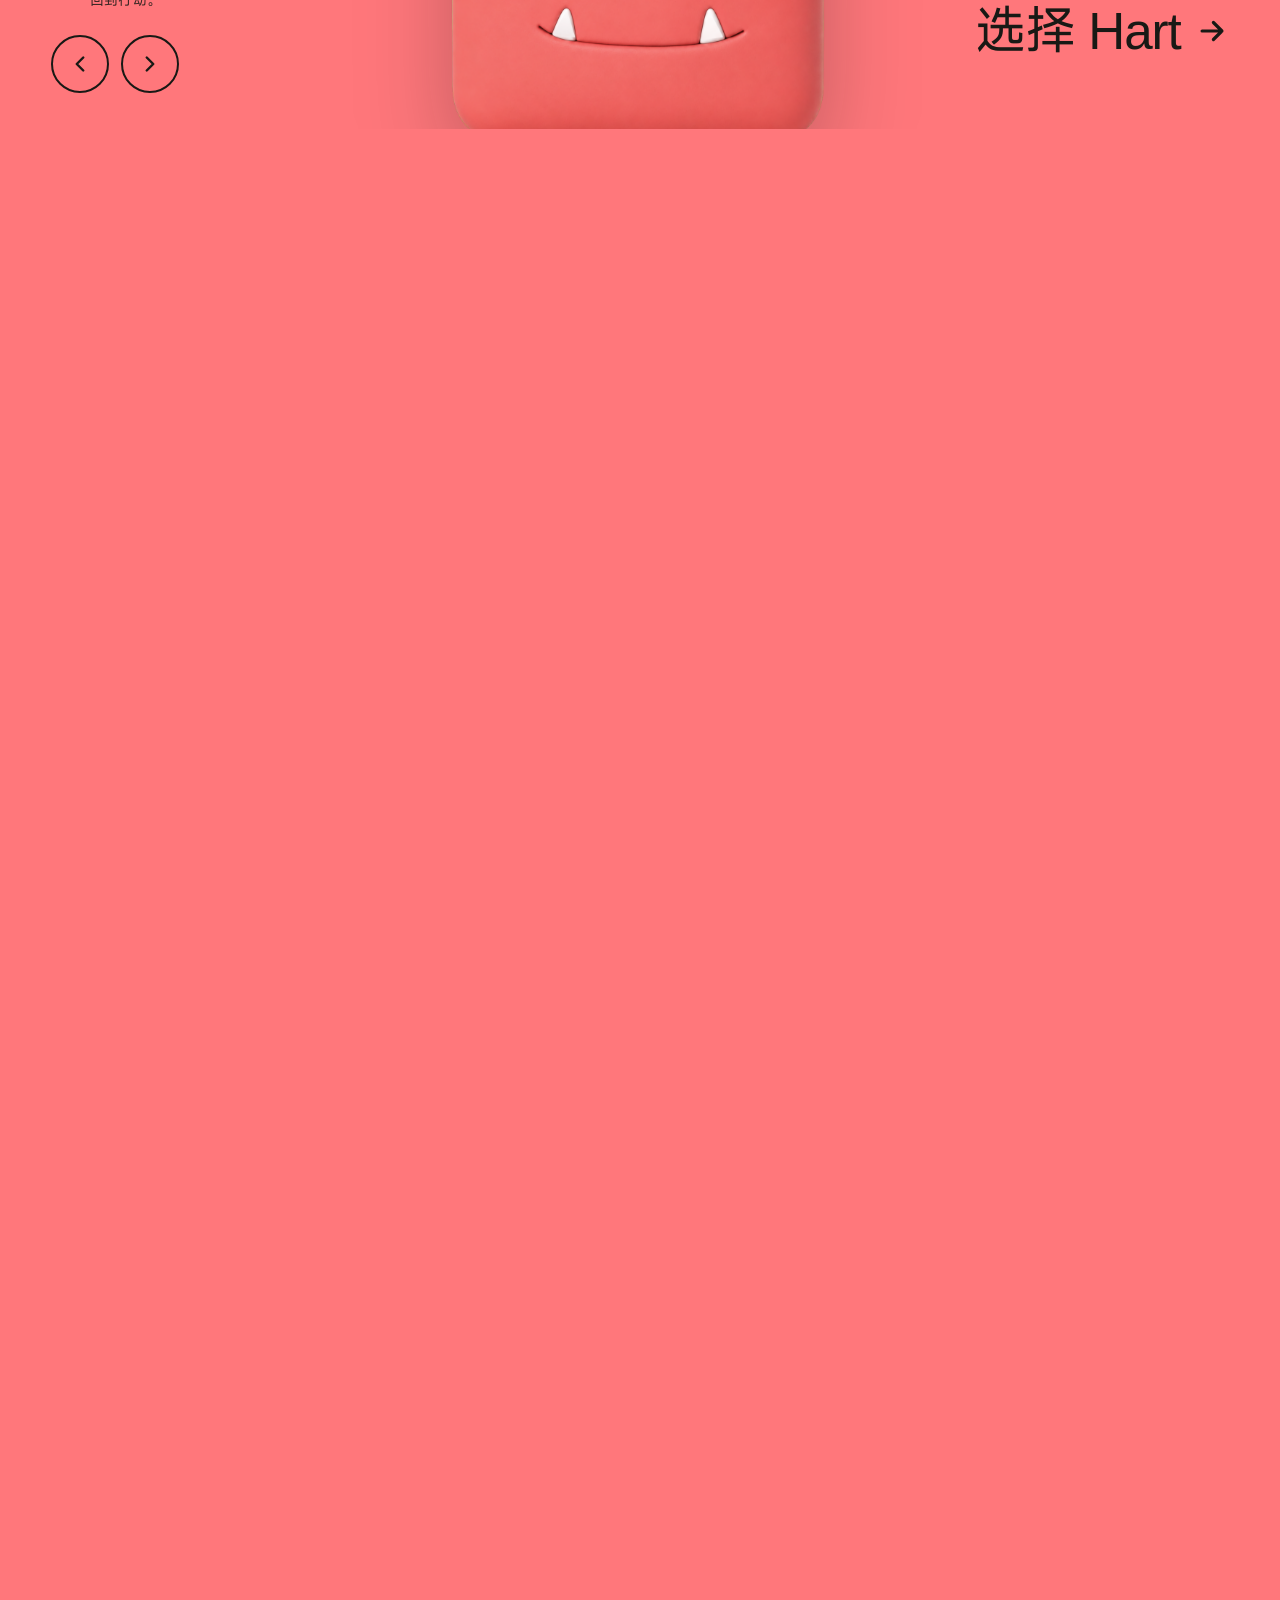
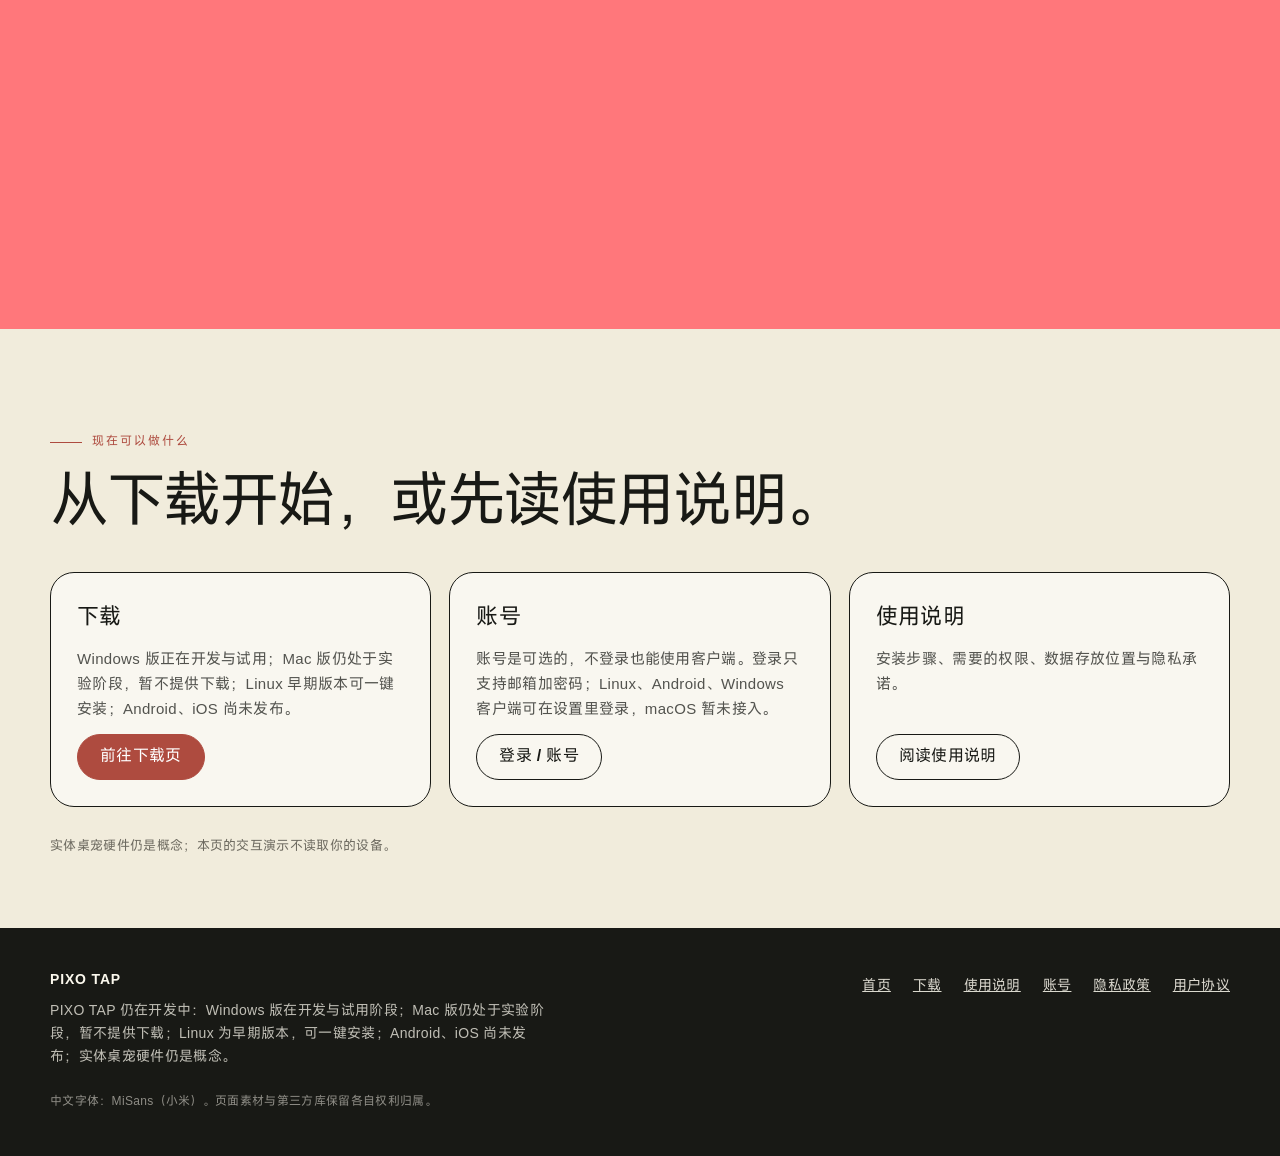
==== commit b299c617: "Deploy the single-Worker account backend: web auth, device flow, account and admin APIs, D1 storage," ====
--- a/worker/public/index.html
+++ b/worker/public/index.html
@@ -1620,7 +1620,7 @@
             <a class="button cta-download" href="/download/" data-site-path="/download/">下载 PIXO TAP</a>
             <a class="button secondary" href="#how">看多线程怎么变成下一步</a>
           </div>
-          <div class="microcopy">交互概念演示 · 不读取你的设备 · macOS、Windows 开发中 · Linux 早期版本可一键安装</div>
+          <div class="microcopy">交互概念演示 · 不读取你的设备 · Windows 开发中 · Mac 版仍处于实验阶段，暂不提供下载 · Linux 早期版本可一键安装</div>
         </div>
         </div>
       </div>
@@ -1837,7 +1837,7 @@
       <div class="closing-grid">
         <article class="closing-card">
           <h3>下载</h3>
-          <p>macOS 与 Windows 版正在开发与试用；Linux 早期版本可一键安装；Android、iOS 尚未发布。</p>
+          <p>Windows 版正在开发与试用；Mac 版仍处于实验阶段，暂不提供下载；Linux 早期版本可一键安装；Android、iOS 尚未发布。</p>
           <a class="button cta-download" href="/download/" data-site-path="/download/">前往下载页</a>
         </article>
         <article class="closing-card">
@@ -1859,7 +1859,7 @@
     <div class="section-shell site-footer-in">
       <div>
         <strong>PIXO TAP</strong>
-        <p>PIXO TAP 仍在开发中：macOS 与 Windows 版在开发与试用阶段；Linux 为早期版本，可一键安装；Android、iOS 尚未发布；实体桌宠硬件仍是概念。</p>
+        <p>PIXO TAP 仍在开发中：Windows 版在开发与试用阶段；Mac 版仍处于实验阶段，暂不提供下载；Linux 为早期版本，可一键安装；Android、iOS 尚未发布；实体桌宠硬件仍是概念。</p>
       </div>
       <nav aria-label="站点链接">
         <ul>
@@ -1891,15 +1891,15 @@
         "这只是一个演示，不会创建账号。想真正使用：": "This is only a demo and does not create an account. To really use PIXO TAP:",
         "现在可以做什么": "WHAT YOU CAN DO NOW",
         "从下载开始，或先读使用说明。": "Start with a download, or read the docs first.",
-        "macOS 与 Windows 版正在开发与试用；Linux 早期版本可一键安装；Android、iOS 尚未发布。": "The macOS and Windows apps are in development and trial; Linux has an early release you can install with one command; Android and iOS are not released.",
+        "Windows 版正在开发与试用；Mac 版仍处于实验阶段，暂不提供下载；Linux 早期版本可一键安装；Android、iOS 尚未发布。": "The Windows app is in development and trial; the Mac app is still experimental, with no download for now; Linux has an early release you can install with one command; Android and iOS are not released.",
         "前往下载页": "Go to the download page",
         "账号是可选的，不登录也能使用客户端。登录只支持邮箱加密码；Linux、Android、Windows 客户端可在设置里登录，macOS 暂未接入。": "Accounts are optional; the client works without signing in. Sign-in is email and password only; the Linux, Android and Windows clients can sign in from Settings, while macOS does not support it yet.",
         "安装步骤、需要的权限、数据存放位置与隐私承诺。": "Installation steps, the permissions needed, where data is stored and our privacy commitments.",
         "阅读使用说明": "Read the docs",
         "实体桌宠硬件仍是概念；本页的交互演示不读取你的设备。": "The physical desk companion is still a concept; the interactive demo on this page does not read your device.",
-        "PIXO TAP 仍在开发中：macOS 与 Windows 版在开发与试用阶段；Linux 为早期版本，可一键安装；Android、iOS 尚未发布；实体桌宠硬件仍是概念。": "PIXO TAP is still in development: the macOS and Windows apps are in development and trial; Linux is an early release with a one-line installer; Android and iOS are not released; the physical desk companion is still a concept.",
+        "PIXO TAP 仍在开发中：Windows 版在开发与试用阶段；Mac 版仍处于实验阶段，暂不提供下载；Linux 为早期版本，可一键安装；Android、iOS 尚未发布；实体桌宠硬件仍是概念。": "PIXO TAP is still in development: the Windows app is in development and trial; the Mac app is still experimental, with no download for now; Linux is an early release with a one-line installer; Android and iOS are not released; the physical desk companion is still a concept.",
         "中文字体：MiSans（小米）。页面素材与第三方库保留各自权利归属。": "Chinese typeface: MiSans (Xiaomi). Page assets and third-party libraries remain with their respective rights holders.",
-        "交互概念演示 · 不读取你的设备 · macOS、Windows 开发中 · Linux 早期版本可一键安装": "Interactive concept demo · Does not read your device · macOS and Windows in development · Linux early release with one-line install",
+        "交互概念演示 · 不读取你的设备 · Windows 开发中 · Mac 版仍处于实验阶段，暂不提供下载 · Linux 早期版本可一键安装": "Interactive concept demo · Does not read your device · Windows in development · Mac app experimental, no download for now · Linux early release with one-line install",
         "产品": "Product",
         "为什么多线程变难": "Why multi-project work stalls",
         "怎么变成下一步": "How to find the next step",
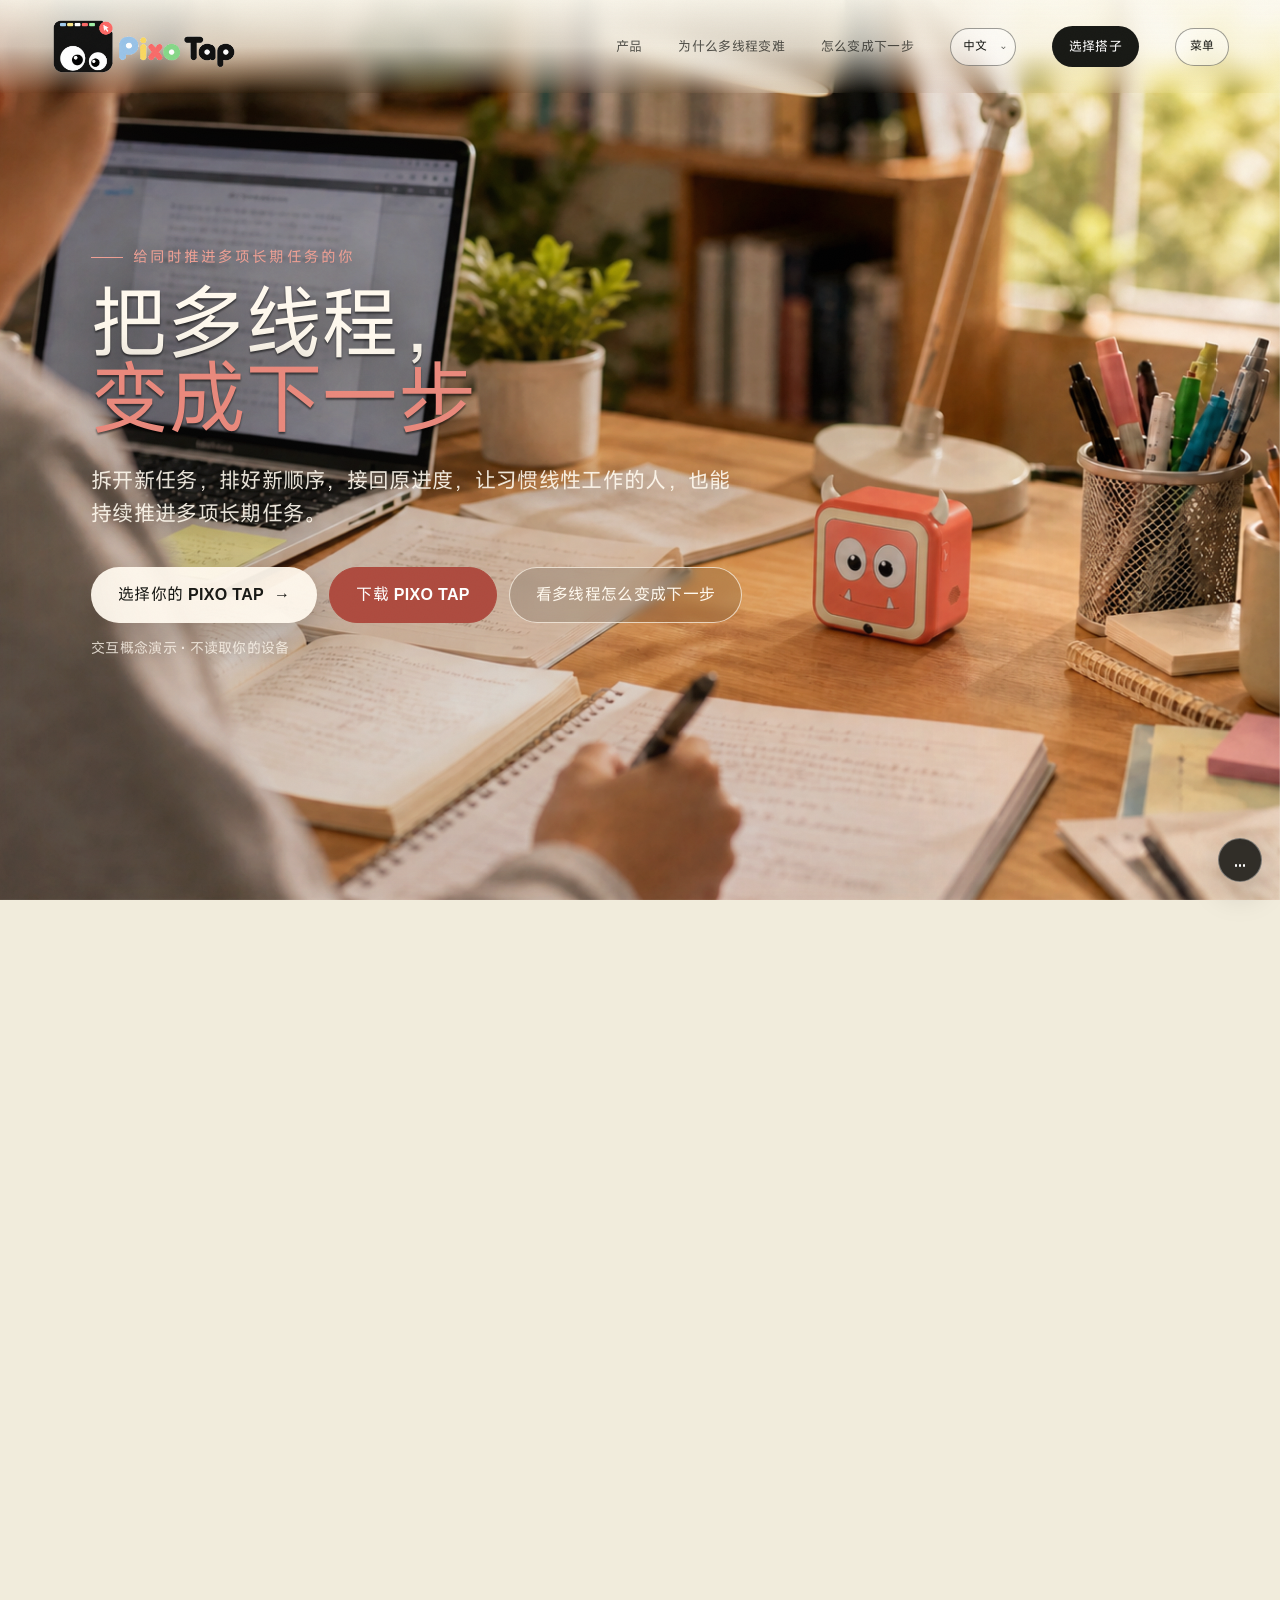
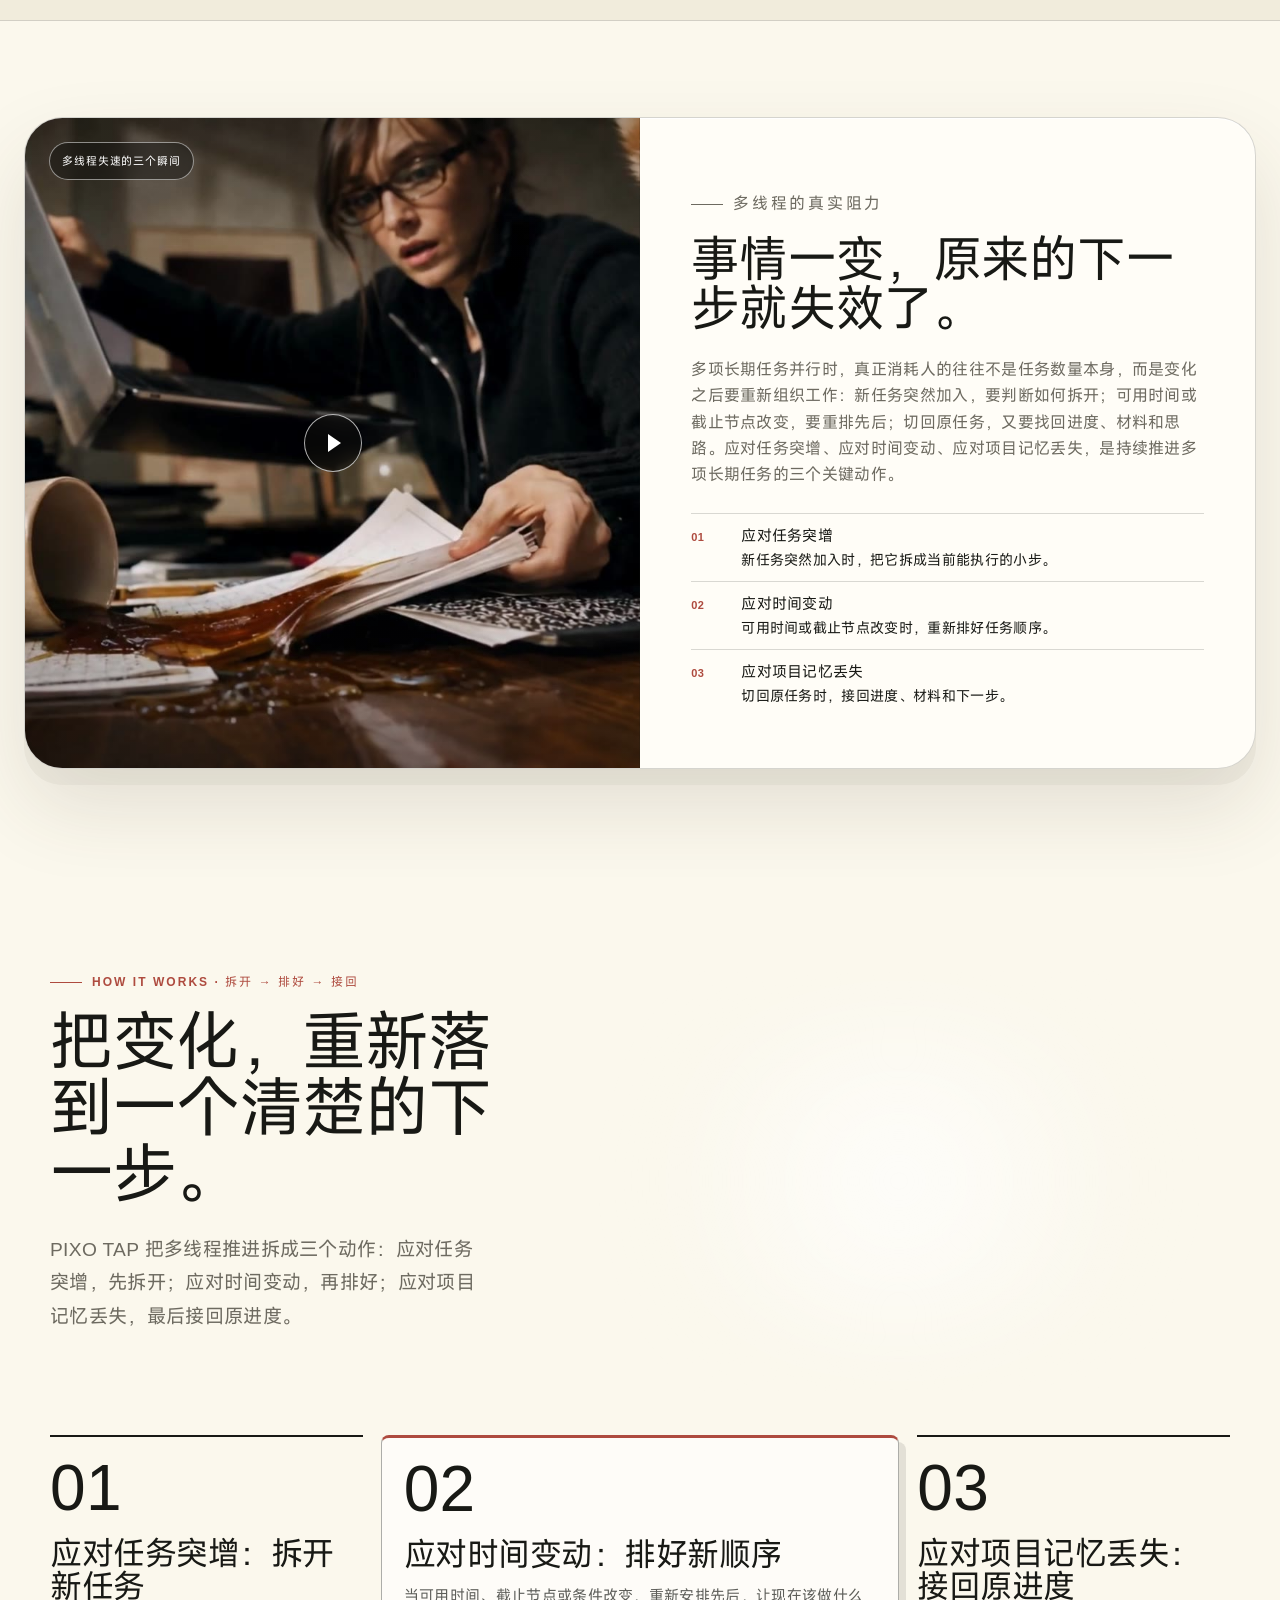
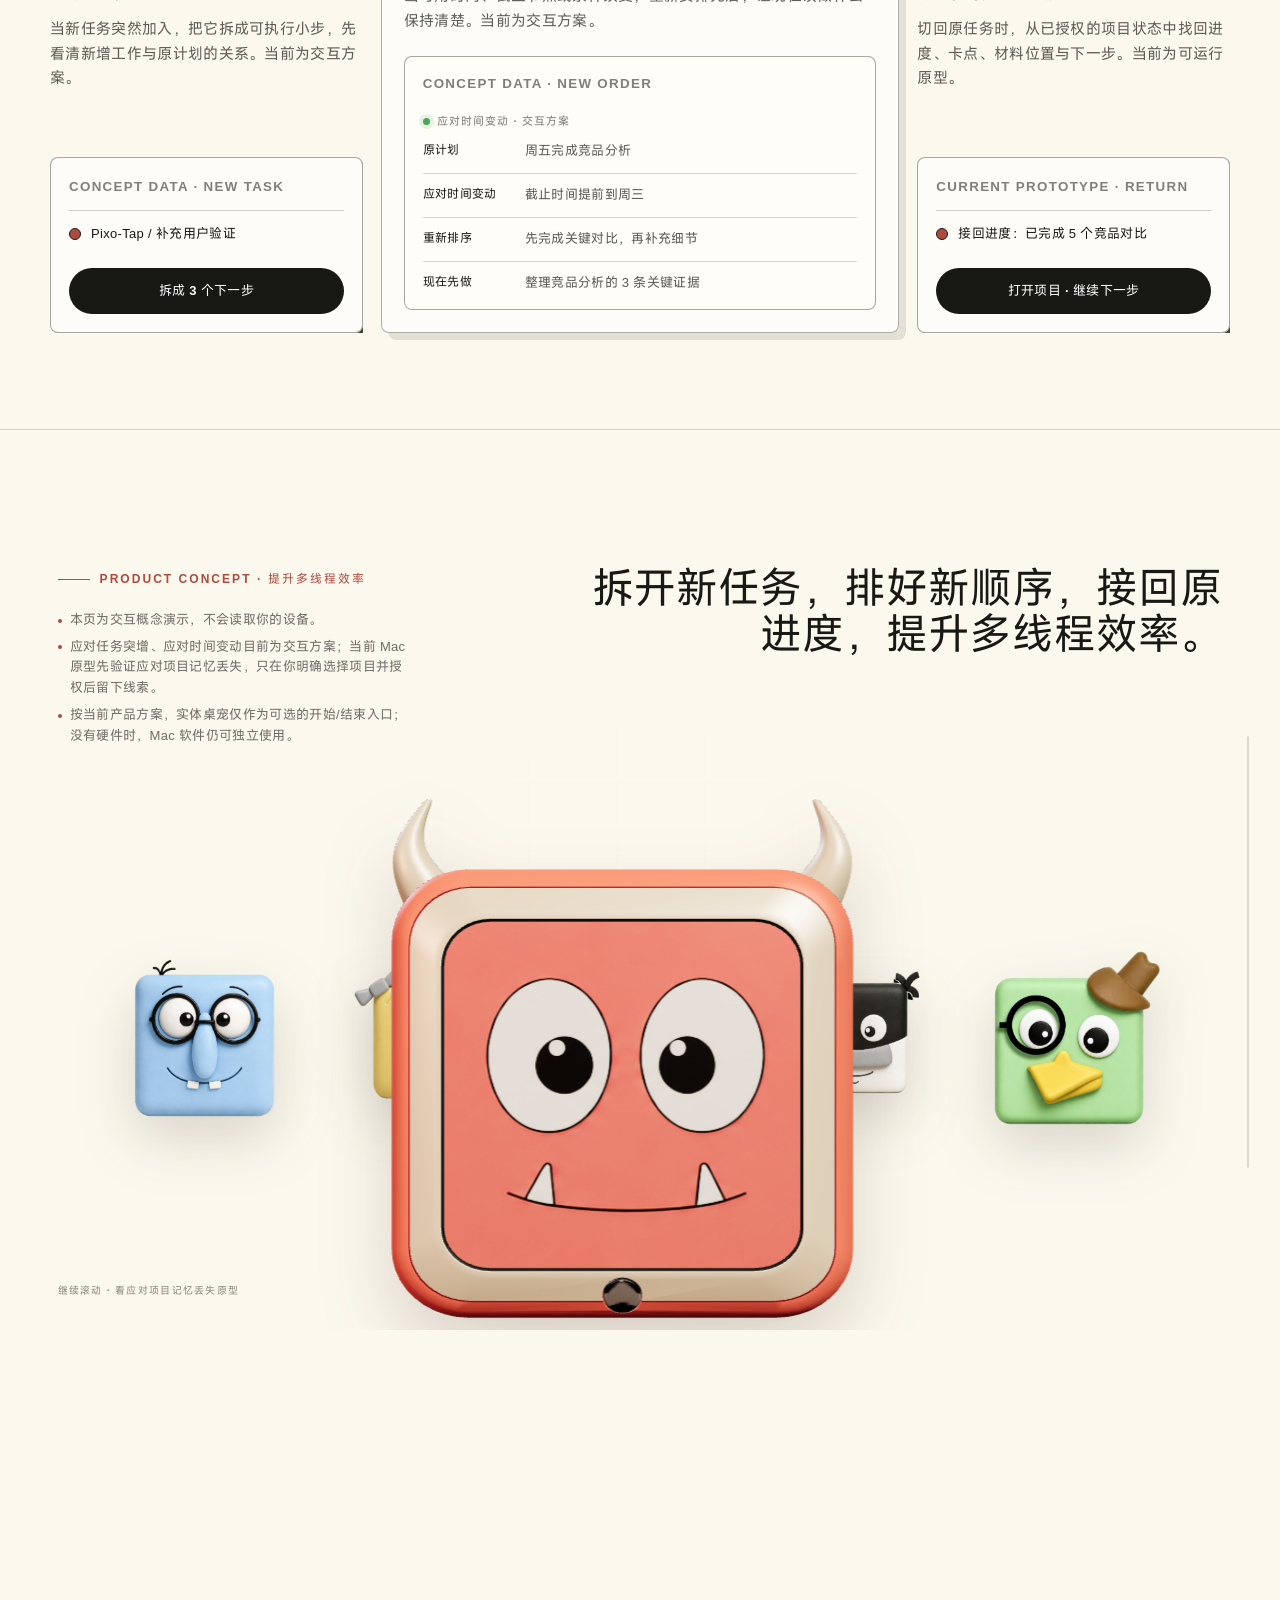
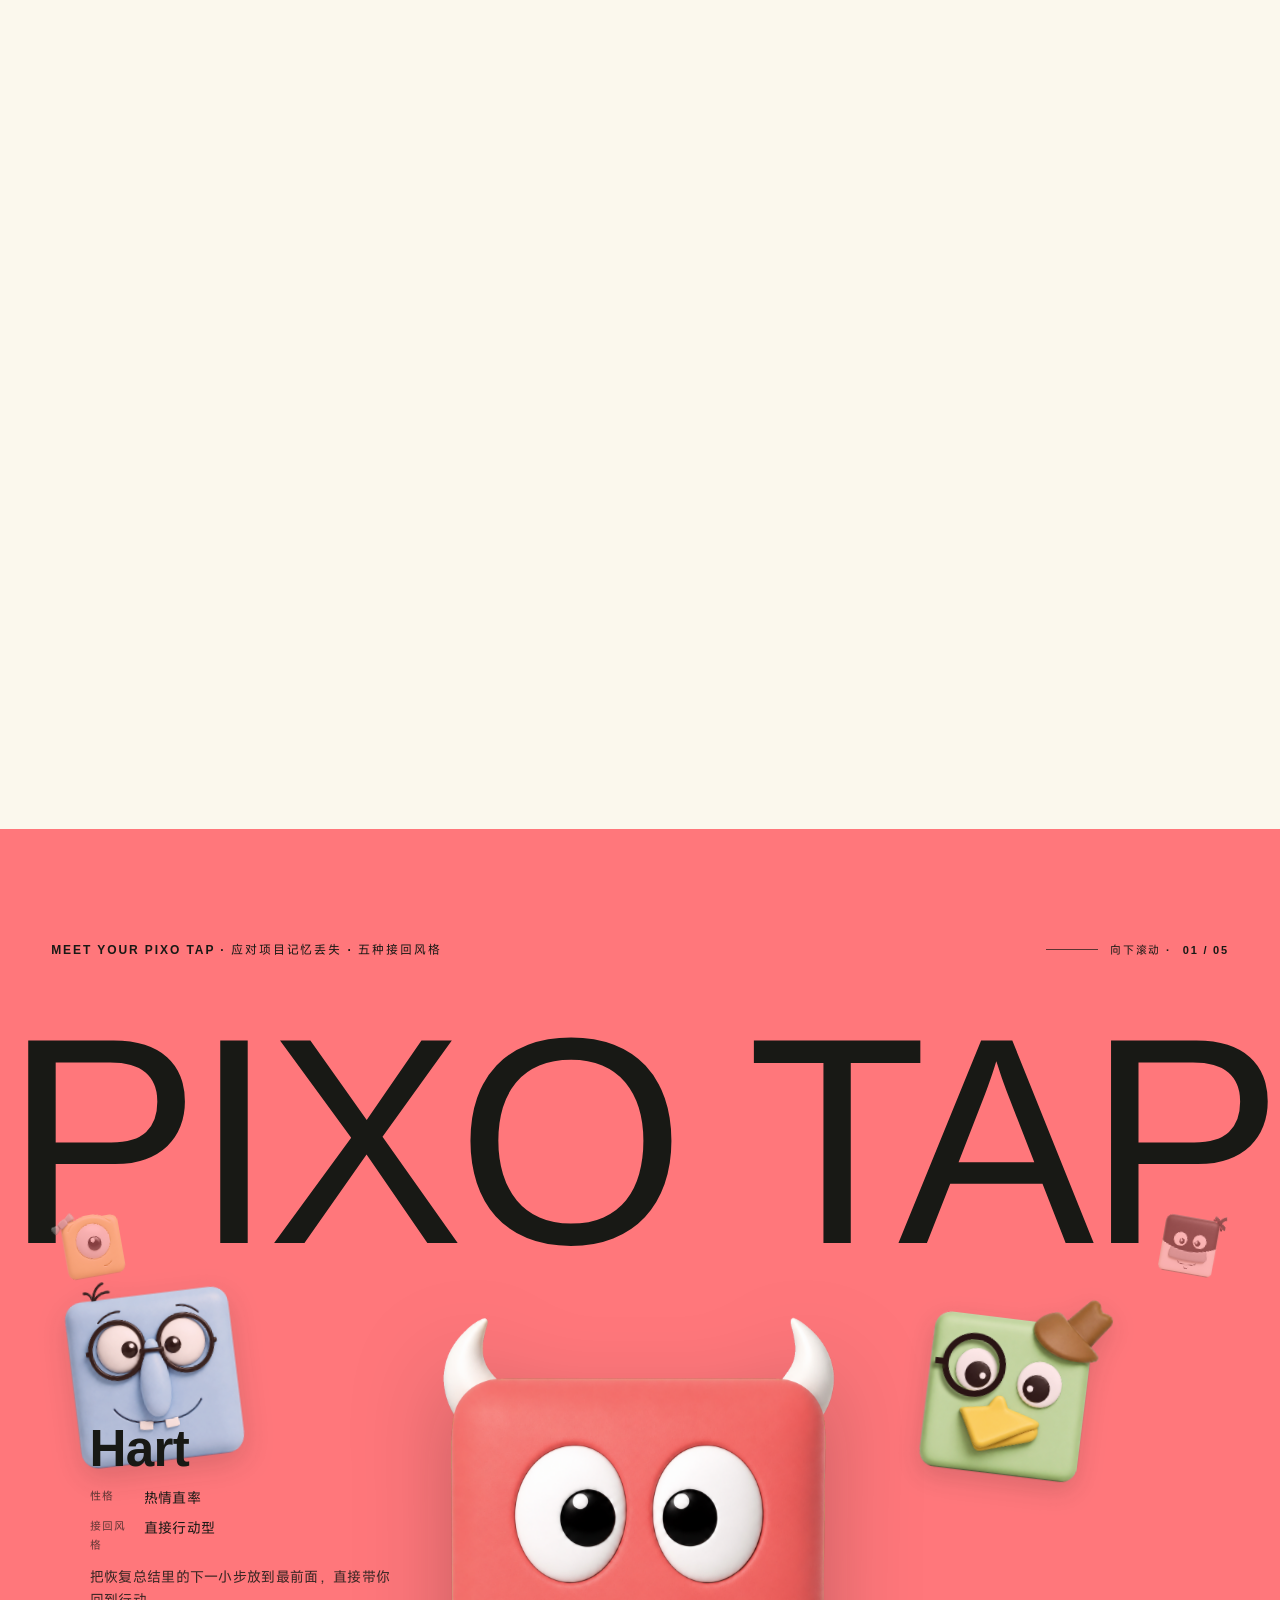
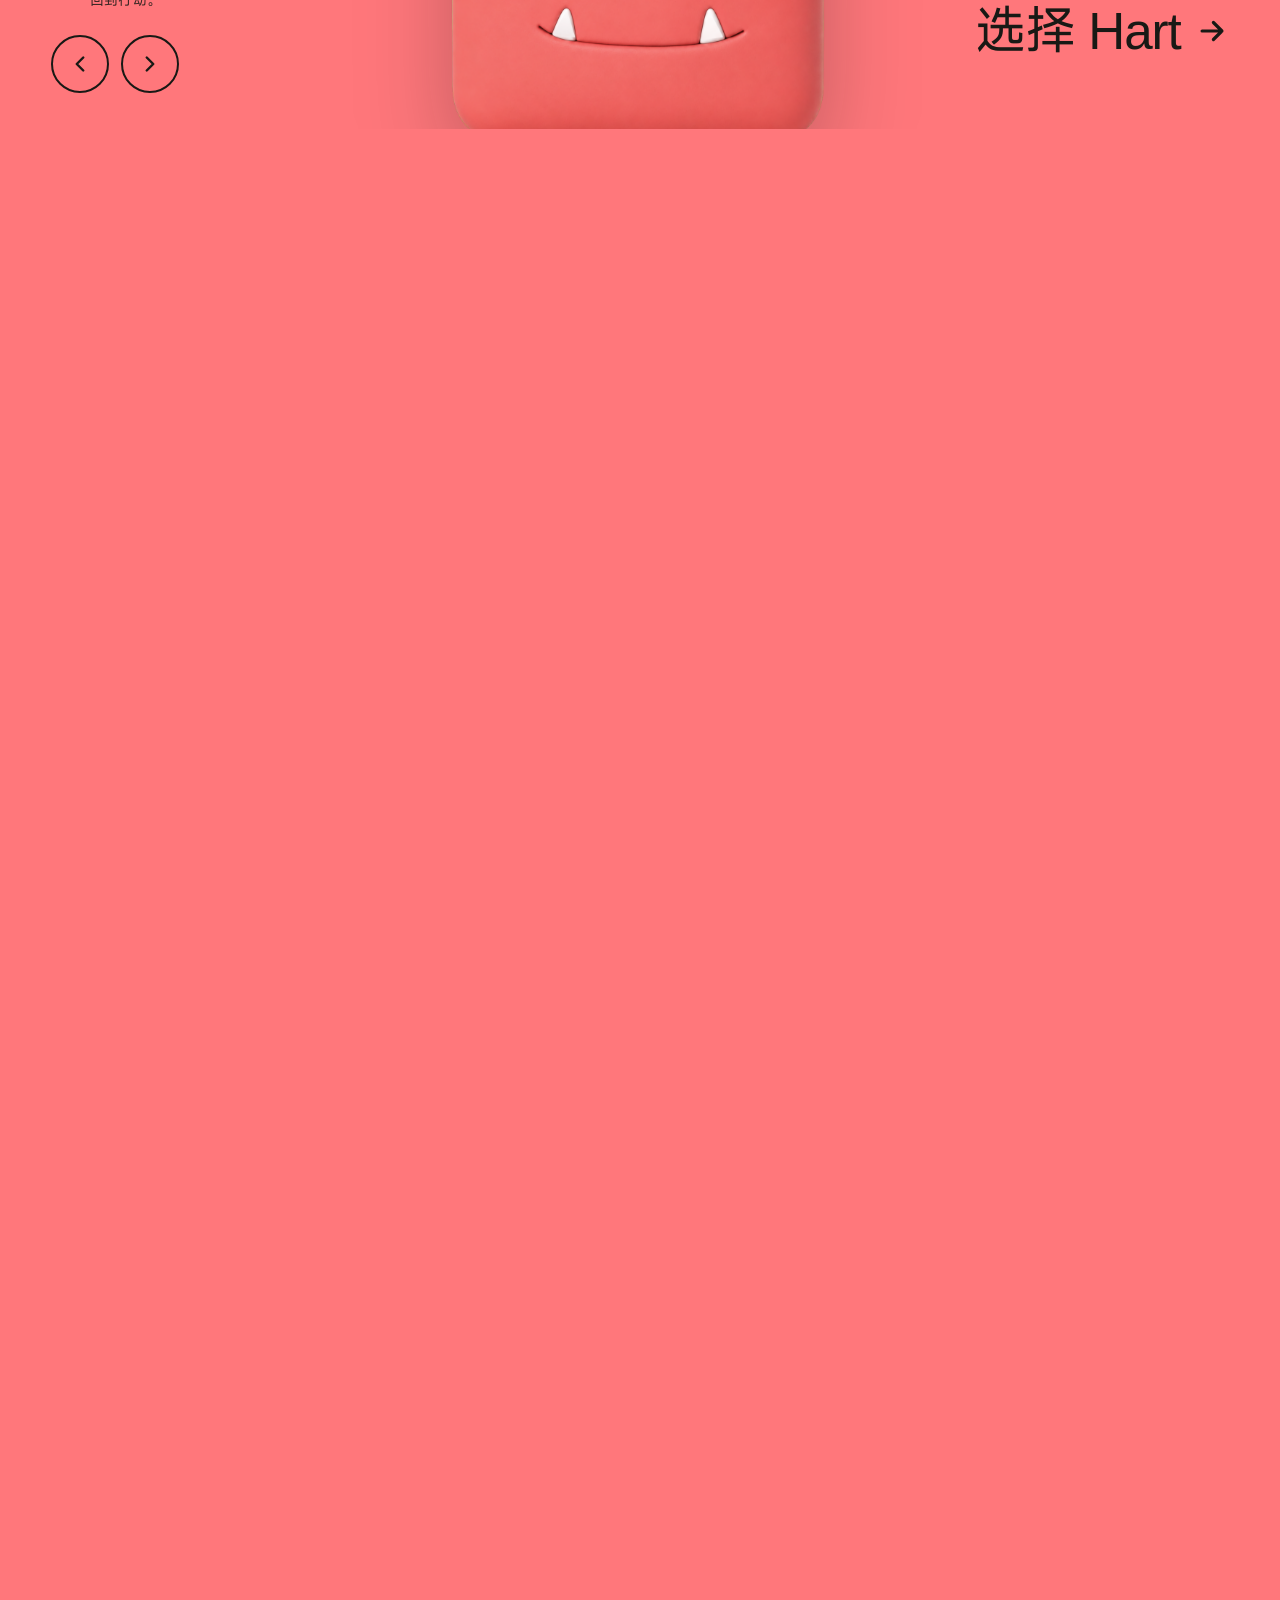
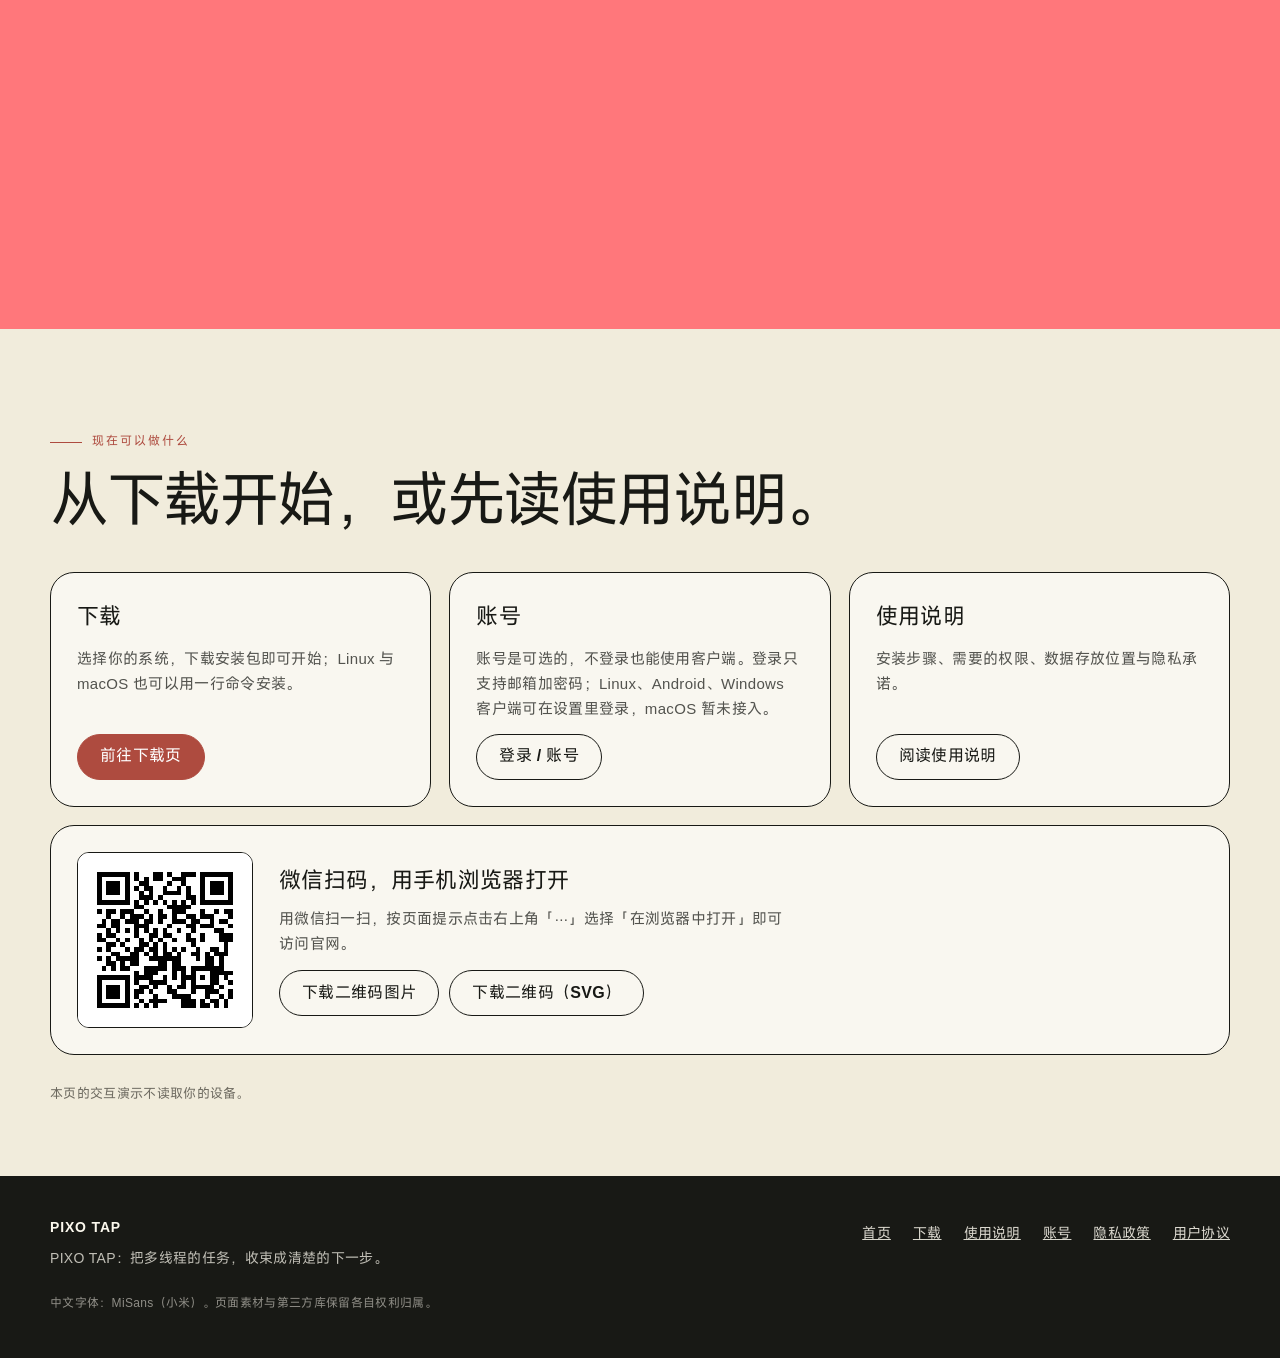
==== commit 132f7ce3: "worker: restyle download, docs and account pages to the landing look; unified /install; QR and /go p" ====
--- a/worker/public/index.html
+++ b/worker/public/index.html
@@ -1499,6 +1499,14 @@
     .closing-card p { margin: 0; flex: 1; color: rgba(24,25,21,.74); font-size: 15px; }
     .closing-card .button { align-self: flex-start; min-height: 46px; }
     .button.cta-download { color: white; background: var(--brick); border-color: var(--brick); }
+    .closing-qr { display: flex; align-items: center; gap: 26px; margin-top: 18px; padding: 26px; border: 1.5px solid var(--ink); border-radius: var(--radius-md); background: var(--surface); }
+    .closing-qr:has(.px-qr-code:empty) { display: none; }
+    .closing-qr .px-qr-code { flex: none; width: 176px; line-height: 0; overflow: hidden; border: 1.5px solid var(--ink); border-radius: 12px; background: #fff; }
+    .closing-qr .px-qr-code svg { display: block; width: 100%; height: auto; }
+    .closing-qr h3 { margin: 0 0 8px; font-size: 22px; }
+    .closing-qr p { margin: 0 0 14px; max-width: 34em; color: rgba(24,25,21,.74); font-size: 15px; }
+    .closing-qr-actions { display: flex; flex-wrap: wrap; gap: 10px; }
+    .closing-qr-actions .button { min-height: 46px; }
     .closing-note { margin: 28px 0 0; color: var(--muted); font-size: 13px; }
     .site-footer { padding: 40px 0 44px; color: rgba(251,248,237,.74); background: var(--ink); font-size: 14px; }
     .site-footer-in { display: flex; flex-wrap: wrap; gap: 24px 56px; justify-content: space-between; }
@@ -1511,6 +1519,8 @@
     @media (max-width: 860px) {
       .closing { padding: 72px 0 56px; }
       .closing-grid { grid-template-columns: 1fr; }
+      .closing-qr { flex-direction: column; align-items: flex-start; }
+      .closing-qr .px-qr-code { width: min(100%, 220px); }
     }
 
     @media (prefers-reduced-motion: reduce) {
@@ -1620,7 +1630,7 @@
             <a class="button cta-download" href="/download/" data-site-path="/download/">下载 PIXO TAP</a>
             <a class="button secondary" href="#how">看多线程怎么变成下一步</a>
           </div>
-          <div class="microcopy">交互概念演示 · 不读取你的设备 · Windows 开发中 · Mac 版仍处于实验阶段，暂不提供下载 · Linux 早期版本可一键安装</div>
+          <div class="microcopy">交互概念演示 · 不读取你的设备</div>
         </div>
         </div>
       </div>
@@ -1837,7 +1847,7 @@
       <div class="closing-grid">
         <article class="closing-card">
           <h3>下载</h3>
-          <p>Windows 版正在开发与试用；Mac 版仍处于实验阶段，暂不提供下载；Linux 早期版本可一键安装；Android、iOS 尚未发布。</p>
+          <p>选择你的系统，下载安装包即可开始；Linux 与 macOS 也可以用一行命令安装。</p>
           <a class="button cta-download" href="/download/" data-site-path="/download/">前往下载页</a>
         </article>
         <article class="closing-card">
@@ -1851,7 +1861,18 @@
           <a class="button secondary" href="/docs/" data-site-path="/docs/">阅读使用说明</a>
         </article>
       </div>
-      <p class="closing-note">实体桌宠硬件仍是概念；本页的交互演示不读取你的设备。</p>
+      <aside class="closing-qr" aria-labelledby="closing-qr-heading">
+        <div class="px-qr-code" data-px-qr role="img" aria-label="用微信扫一扫，打开 PIXO TAP 官网"><svg xmlns="http://www.w3.org/2000/svg" viewBox="0 0 37 37" shape-rendering="crispEdges" aria-hidden="true"><rect width="37" height="37" fill="#ffffff"/><path d="M4,4h7v1h-7zM12,4h1v1h-1zM16,4h2v1h-2zM19,4h1v1h-1zM22,4h3v1h-3zM26,4h7v1h-7zM4,5h1v1h-1zM10,5h1v1h-1zM12,5h1v1h-1zM14,5h1v1h-1zM16,5h2v1h-2zM20,5h3v1h-3zM26,5h1v1h-1zM32,5h1v1h-1zM4,6h1v1h-1zM6,6h3v1h-3zM10,6h1v1h-1zM13,6h2v1h-2zM19,6h1v1h-1zM22,6h1v1h-1zM26,6h1v1h-1zM28,6h3v1h-3zM32,6h1v1h-1zM4,7h1v1h-1zM6,7h3v1h-3zM10,7h1v1h-1zM12,7h1v1h-1zM14,7h2v1h-2zM18,7h1v1h-1zM21,7h1v1h-1zM23,7h1v1h-1zM26,7h1v1h-1zM28,7h3v1h-3zM32,7h1v1h-1zM4,8h1v1h-1zM6,8h3v1h-3zM10,8h1v1h-1zM13,8h1v1h-1zM15,8h1v1h-1zM18,8h4v1h-4zM23,8h1v1h-1zM26,8h1v1h-1zM28,8h3v1h-3zM32,8h1v1h-1zM4,9h1v1h-1zM10,9h1v1h-1zM13,9h3v1h-3zM17,9h1v1h-1zM23,9h2v1h-2zM26,9h1v1h-1zM32,9h1v1h-1zM4,10h7v1h-7zM12,10h1v1h-1zM14,10h1v1h-1zM16,10h1v1h-1zM18,10h1v1h-1zM20,10h1v1h-1zM22,10h1v1h-1zM24,10h1v1h-1zM26,10h7v1h-7zM12,11h2v1h-2zM19,11h5v1h-5zM4,12h1v1h-1zM6,12h2v1h-2zM9,12h3v1h-3zM14,12h1v1h-1zM17,12h1v1h-1zM20,12h3v1h-3zM26,12h1v1h-1zM29,12h1v1h-1zM31,12h2v1h-2zM6,13h1v1h-1zM9,13h1v1h-1zM11,13h3v1h-3zM15,13h1v1h-1zM17,13h2v1h-2zM20,13h1v1h-1zM23,13h2v1h-2zM26,13h3v1h-3zM32,13h1v1h-1zM5,14h1v1h-1zM7,14h2v1h-2zM10,14h3v1h-3zM14,14h2v1h-2zM17,14h1v1h-1zM20,14h3v1h-3zM24,14h2v1h-2zM28,14h1v1h-1zM30,14h2v1h-2zM4,15h2v1h-2zM7,15h2v1h-2zM12,15h3v1h-3zM19,15h1v1h-1zM23,15h2v1h-2zM26,15h3v1h-3zM32,15h1v1h-1zM6,16h1v1h-1zM8,16h1v1h-1zM10,16h1v1h-1zM12,16h1v1h-1zM14,16h1v1h-1zM16,16h1v1h-1zM18,16h1v1h-1zM21,16h1v1h-1zM24,16h1v1h-1zM29,16h2v1h-2zM4,17h1v1h-1zM6,17h2v1h-2zM12,17h1v1h-1zM15,17h2v1h-2zM18,17h2v1h-2zM23,17h1v1h-1zM26,17h1v1h-1zM30,17h3v1h-3zM4,18h2v1h-2zM8,18h1v1h-1zM10,18h1v1h-1zM13,18h1v1h-1zM15,18h1v1h-1zM17,18h1v1h-1zM20,18h1v1h-1zM23,18h2v1h-2zM26,18h1v1h-1zM30,18h3v1h-3zM6,19h2v1h-2zM9,19h1v1h-1zM13,19h2v1h-2zM16,19h1v1h-1zM18,19h1v1h-1zM24,19h1v1h-1zM31,19h1v1h-1zM4,20h1v1h-1zM6,20h1v1h-1zM10,20h1v1h-1zM12,20h2v1h-2zM15,20h2v1h-2zM18,20h1v1h-1zM20,20h1v1h-1zM22,20h1v1h-1zM25,20h1v1h-1zM28,20h2v1h-2zM31,20h1v1h-1zM7,21h2v1h-2zM11,21h2v1h-2zM14,21h1v1h-1zM16,21h1v1h-1zM18,21h2v1h-2zM21,21h1v1h-1zM24,21h2v1h-2zM27,21h1v1h-1zM29,21h3v1h-3zM4,22h1v1h-1zM6,22h1v1h-1zM8,22h5v1h-5zM15,22h7v1h-7zM25,22h1v1h-1zM27,22h2v1h-2zM30,22h1v1h-1zM6,23h2v1h-2zM9,23h1v1h-1zM11,23h2v1h-2zM17,23h2v1h-2zM20,23h2v1h-2zM27,23h2v1h-2zM30,23h1v1h-1zM5,24h1v1h-1zM7,24h1v1h-1zM9,24h2v1h-2zM14,24h5v1h-5zM20,24h3v1h-3zM24,24h7v1h-7zM12,25h1v1h-1zM14,25h3v1h-3zM20,25h1v1h-1zM22,25h1v1h-1zM24,25h1v1h-1zM28,25h5v1h-5zM4,26h7v1h-7zM12,26h4v1h-4zM18,26h1v1h-1zM20,26h1v1h-1zM22,26h3v1h-3zM26,26h1v1h-1zM28,26h2v1h-2zM31,26h1v1h-1zM4,27h1v1h-1zM10,27h1v1h-1zM12,27h1v1h-1zM15,27h4v1h-4zM22,27h1v1h-1zM24,27h1v1h-1zM28,27h2v1h-2zM32,27h1v1h-1zM4,28h1v1h-1zM6,28h3v1h-3zM10,28h1v1h-1zM13,28h2v1h-2zM16,28h1v1h-1zM19,28h1v1h-1zM21,28h2v1h-2zM24,28h5v1h-5zM30,28h1v1h-1zM4,29h1v1h-1zM6,29h3v1h-3zM10,29h1v1h-1zM12,29h2v1h-2zM15,29h1v1h-1zM19,29h2v1h-2zM24,29h1v1h-1zM27,29h3v1h-3zM32,29h1v1h-1zM4,30h1v1h-1zM6,30h3v1h-3zM10,30h1v1h-1zM12,30h1v1h-1zM16,30h1v1h-1zM20,30h4v1h-4zM27,30h1v1h-1zM30,30h1v1h-1zM32,30h1v1h-1zM4,31h1v1h-1zM10,31h1v1h-1zM13,31h1v1h-1zM15,31h4v1h-4zM22,31h3v1h-3zM26,31h1v1h-1zM28,31h2v1h-2zM31,31h1v1h-1zM4,32h7v1h-7zM12,32h1v1h-1zM14,32h1v1h-1zM16,32h1v1h-1zM22,32h3v1h-3zM26,32h2v1h-2zM29,32h1v1h-1zM31,32h1v1h-1z" fill="#000000"/></svg></div>
+        <div>
+          <h3 id="closing-qr-heading">微信扫码，用手机浏览器打开</h3>
+          <p>用微信扫一扫，按页面提示点击右上角「···」选择「在浏览器中打开」即可访问官网。</p>
+          <div class="closing-qr-actions">
+            <a class="button secondary" href="/qr-pixotap.png" download data-site-path="/qr-pixotap.png">下载二维码图片</a>
+            <a class="button secondary" href="/qr-pixotap.svg" download data-site-path="/qr-pixotap.svg">下载二维码（SVG）</a>
+          </div>
+        </div>
+      </aside>
+      <p class="closing-note">本页的交互演示不读取你的设备。</p>
     </div>
   </section>
 
@@ -1859,7 +1880,7 @@
     <div class="section-shell site-footer-in">
       <div>
         <strong>PIXO TAP</strong>
-        <p>PIXO TAP 仍在开发中：Windows 版在开发与试用阶段；Mac 版仍处于实验阶段，暂不提供下载；Linux 为早期版本，可一键安装；Android、iOS 尚未发布；实体桌宠硬件仍是概念。</p>
+        <p>PIXO TAP：把多线程的任务，收束成清楚的下一步。</p>
       </div>
       <nav aria-label="站点链接">
         <ul>
@@ -1891,15 +1912,19 @@
         "这只是一个演示，不会创建账号。想真正使用：": "This is only a demo and does not create an account. To really use PIXO TAP:",
         "现在可以做什么": "WHAT YOU CAN DO NOW",
         "从下载开始，或先读使用说明。": "Start with a download, or read the docs first.",
-        "Windows 版正在开发与试用；Mac 版仍处于实验阶段，暂不提供下载；Linux 早期版本可一键安装；Android、iOS 尚未发布。": "The Windows app is in development and trial; the Mac app is still experimental, with no download for now; Linux has an early release you can install with one command; Android and iOS are not released.",
+        "选择你的系统，下载安装包即可开始；Linux 与 macOS 也可以用一行命令安装。": "Pick your system and download the installer; Linux and macOS can also install with one command.",
         "前往下载页": "Go to the download page",
         "账号是可选的，不登录也能使用客户端。登录只支持邮箱加密码；Linux、Android、Windows 客户端可在设置里登录，macOS 暂未接入。": "Accounts are optional; the client works without signing in. Sign-in is email and password only; the Linux, Android and Windows clients can sign in from Settings, while macOS does not support it yet.",
         "安装步骤、需要的权限、数据存放位置与隐私承诺。": "Installation steps, the permissions needed, where data is stored and our privacy commitments.",
         "阅读使用说明": "Read the docs",
-        "实体桌宠硬件仍是概念；本页的交互演示不读取你的设备。": "The physical desk companion is still a concept; the interactive demo on this page does not read your device.",
-        "PIXO TAP 仍在开发中：Windows 版在开发与试用阶段；Mac 版仍处于实验阶段，暂不提供下载；Linux 为早期版本，可一键安装；Android、iOS 尚未发布；实体桌宠硬件仍是概念。": "PIXO TAP is still in development: the Windows app is in development and trial; the Mac app is still experimental, with no download for now; Linux is an early release with a one-line installer; Android and iOS are not released; the physical desk companion is still a concept.",
+        "微信扫码，用手机浏览器打开": "Scan with WeChat to open in your phone browser",
+        "用微信扫一扫，按页面提示点击右上角「···」选择「在浏览器中打开」即可访问官网。": "Scan with WeChat, then follow the page: tap “···” at the top right and choose “Open in browser” to visit the website.",
+        "下载二维码图片": "Download QR image",
+        "下载二维码（SVG）": "Download QR (SVG)",
+        "本页的交互演示不读取你的设备。": "The interactive demo on this page does not read your device.",
+        "PIXO TAP：把多线程的任务，收束成清楚的下一步。": "PIXO TAP: bring many threads of work back to one clear next step.",
         "中文字体：MiSans（小米）。页面素材与第三方库保留各自权利归属。": "Chinese typeface: MiSans (Xiaomi). Page assets and third-party libraries remain with their respective rights holders.",
-        "交互概念演示 · 不读取你的设备 · Windows 开发中 · Mac 版仍处于实验阶段，暂不提供下载 · Linux 早期版本可一键安装": "Interactive concept demo · Does not read your device · Windows in development · Mac app experimental, no download for now · Linux early release with one-line install",
+        "交互概念演示 · 不读取你的设备": "Interactive demo · Does not read your device",
         "产品": "Product",
         "为什么多线程变难": "Why multi-project work stalls",
         "怎么变成下一步": "How to find the next step",
@@ -2024,6 +2049,7 @@
       });
 
       const attributeTranslations = Object.freeze({
+        "用微信扫一扫，打开 PIXO TAP 官网": "Scan with WeChat to open the PIXO TAP website",
         "播放背景音乐 3 Strikes": "Play background music: 3 Strikes",
         "暂停背景音乐 3 Strikes": "Pause background music: 3 Strikes",
         "你的名字或昵称": "Your name or nickname",
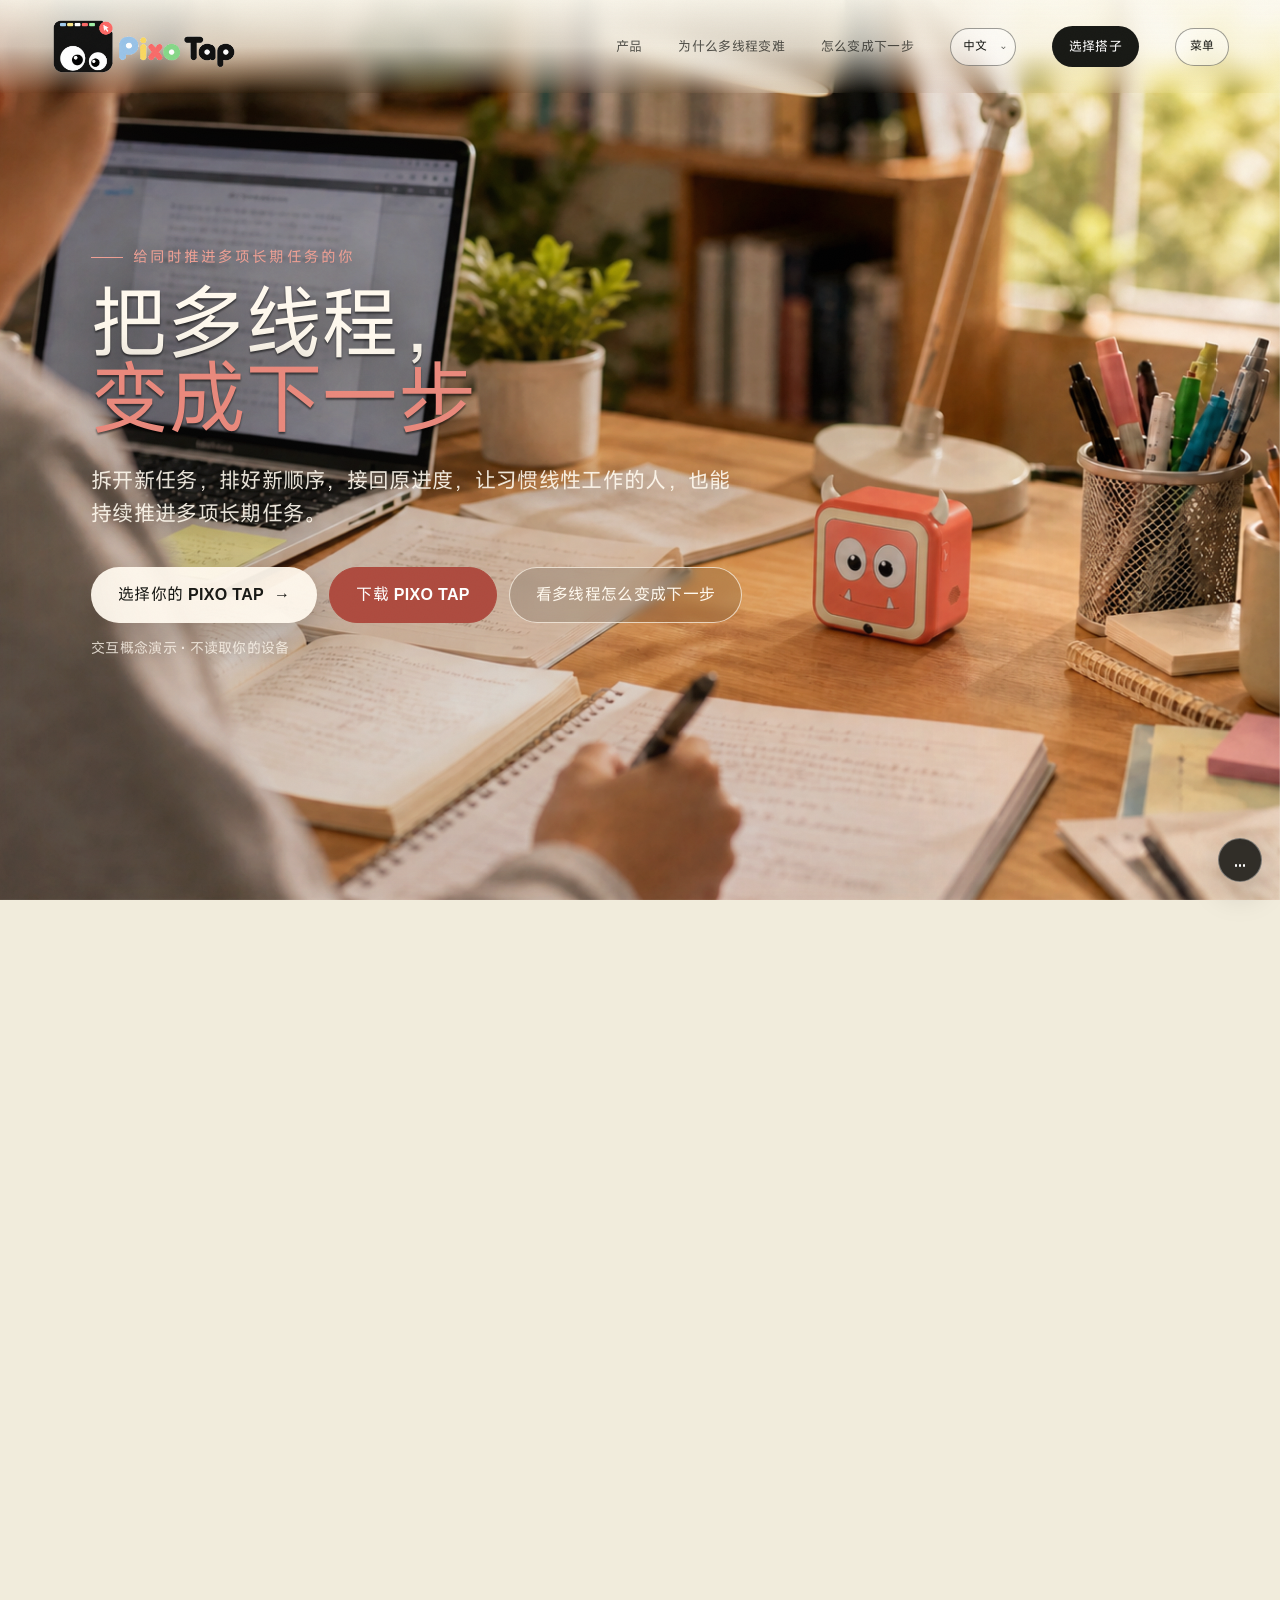
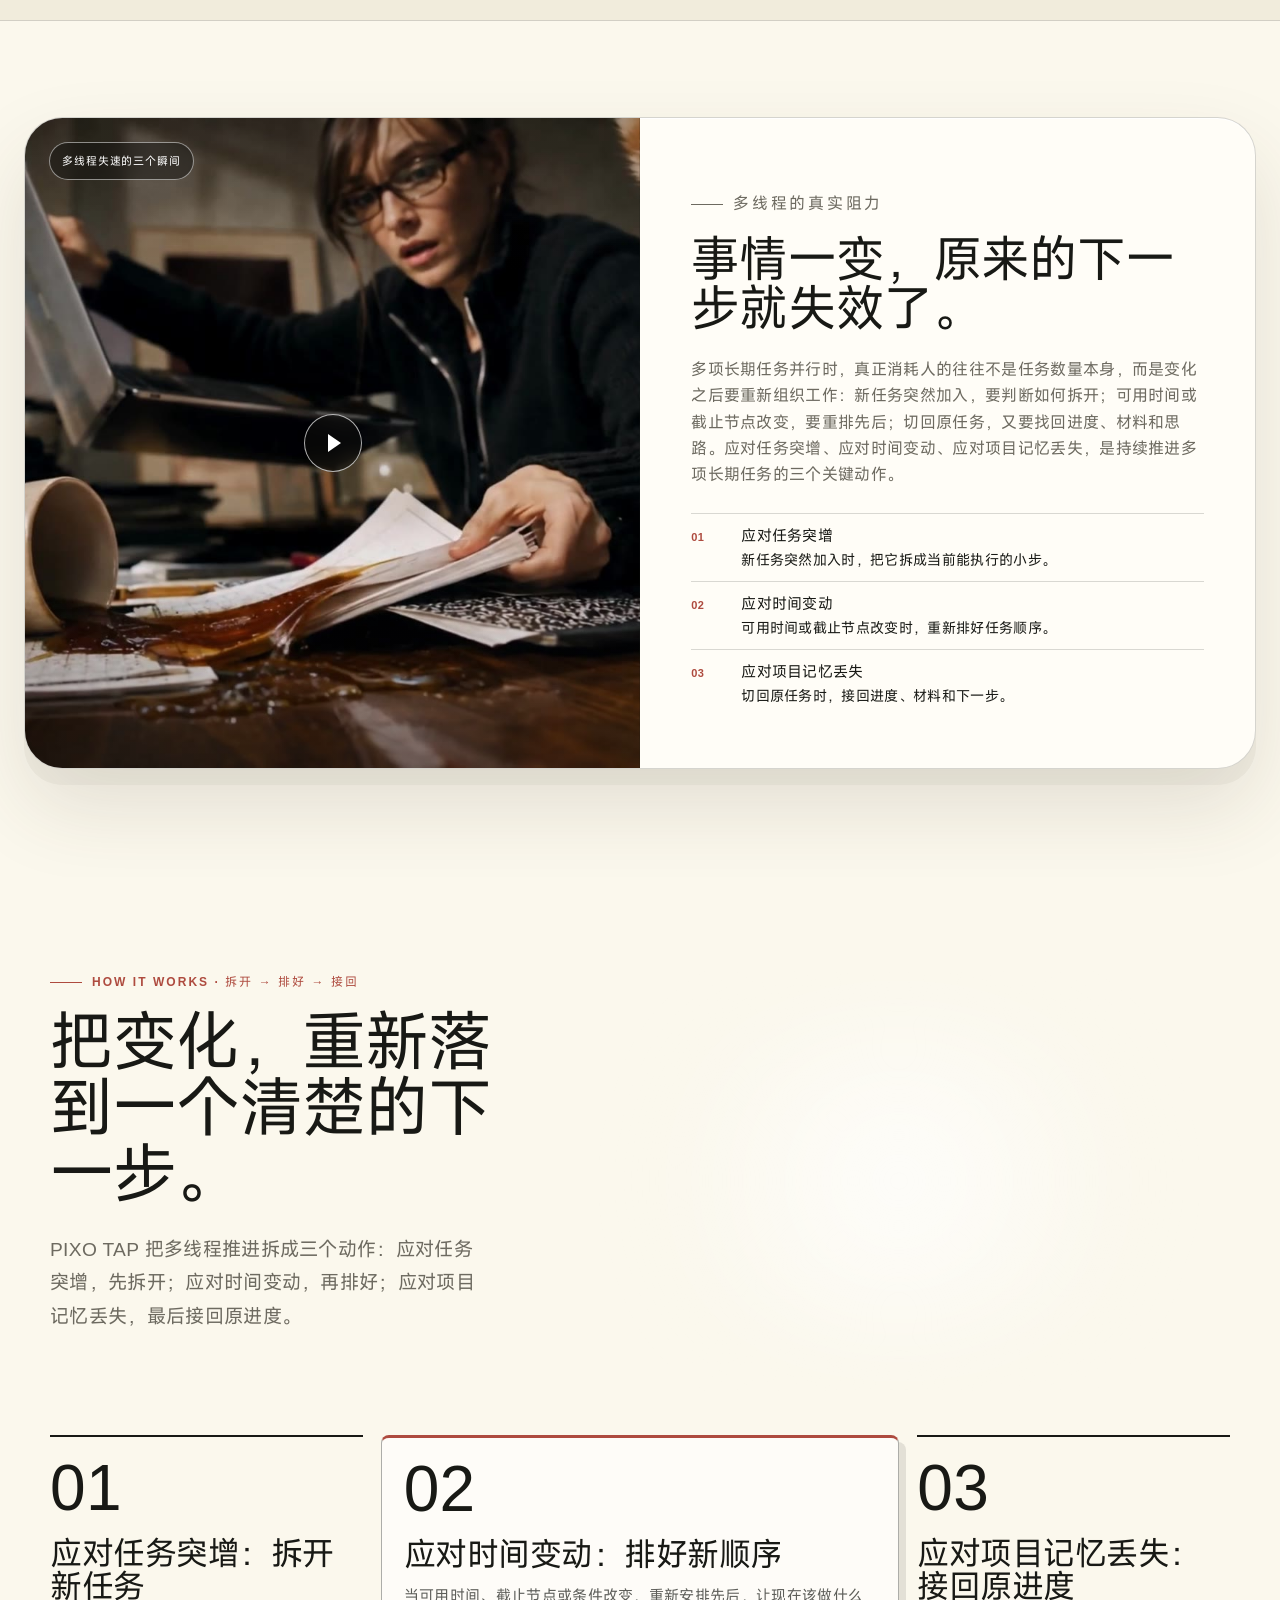
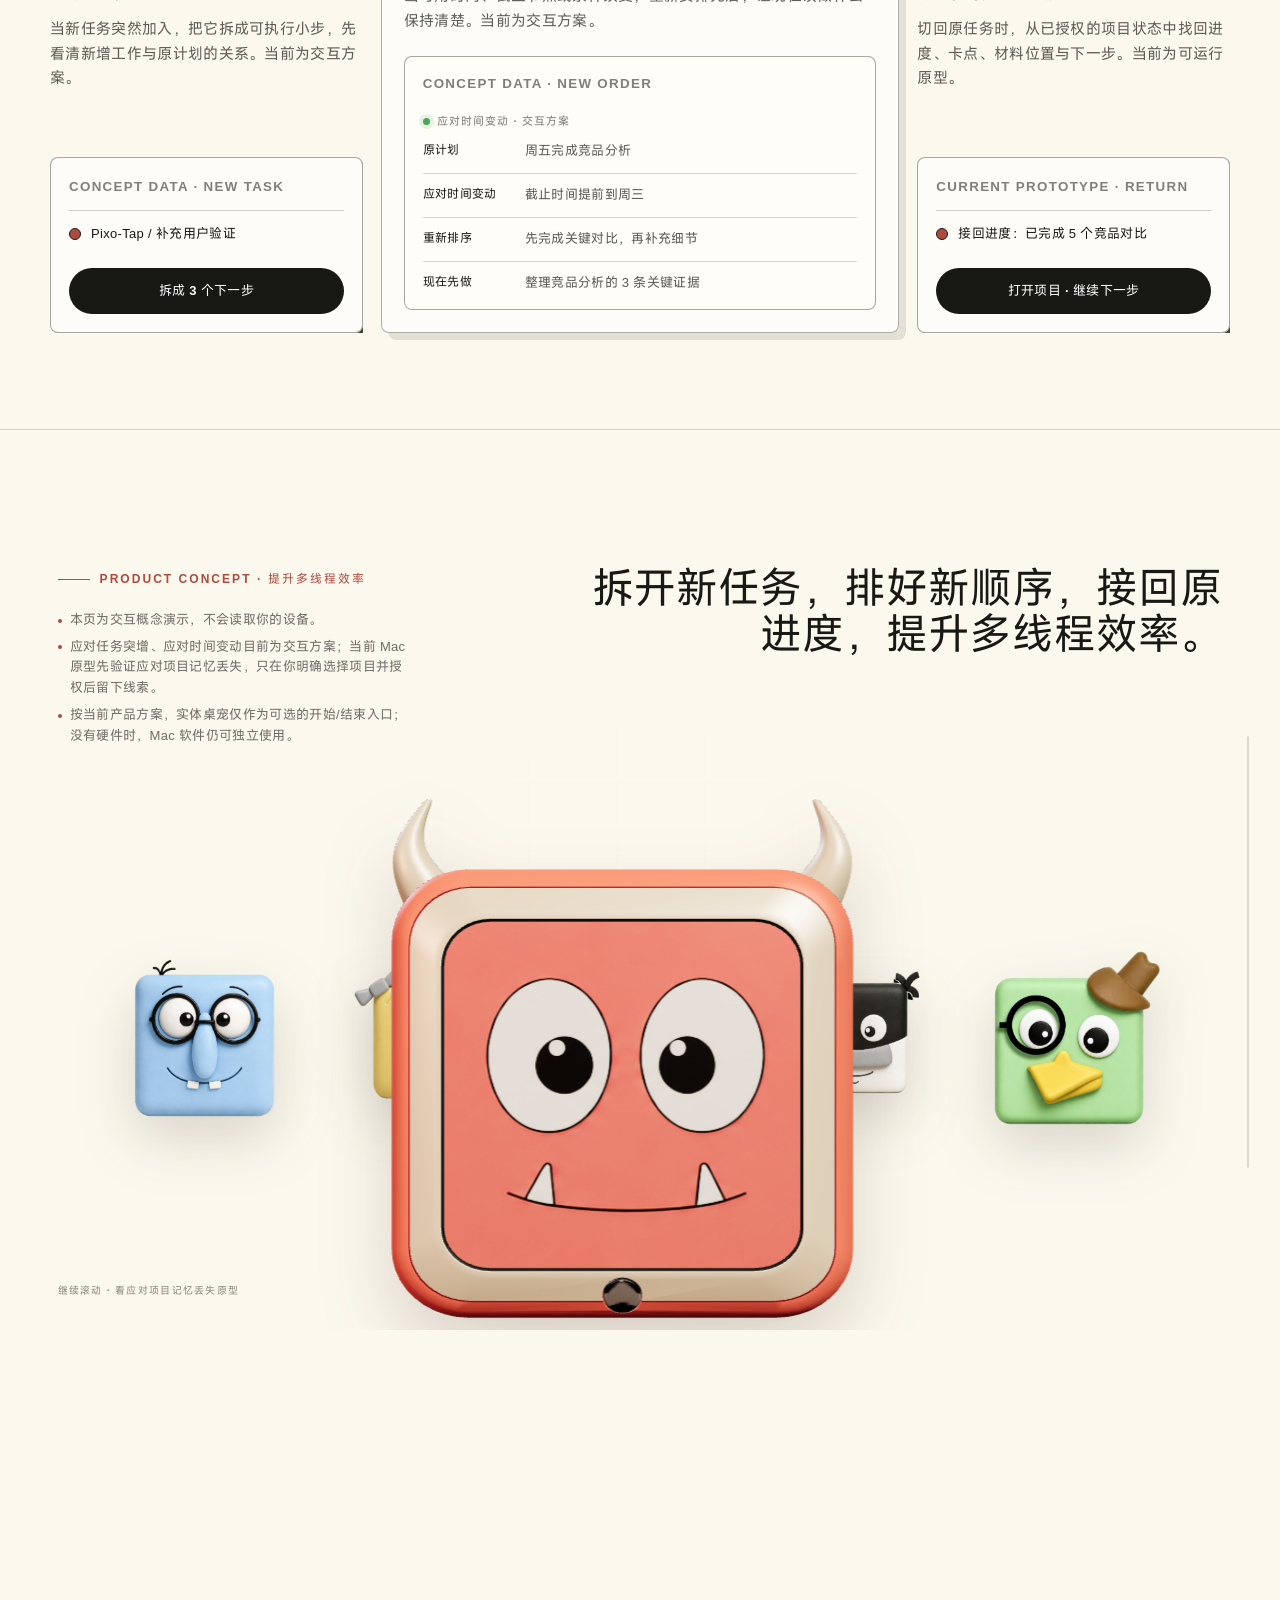
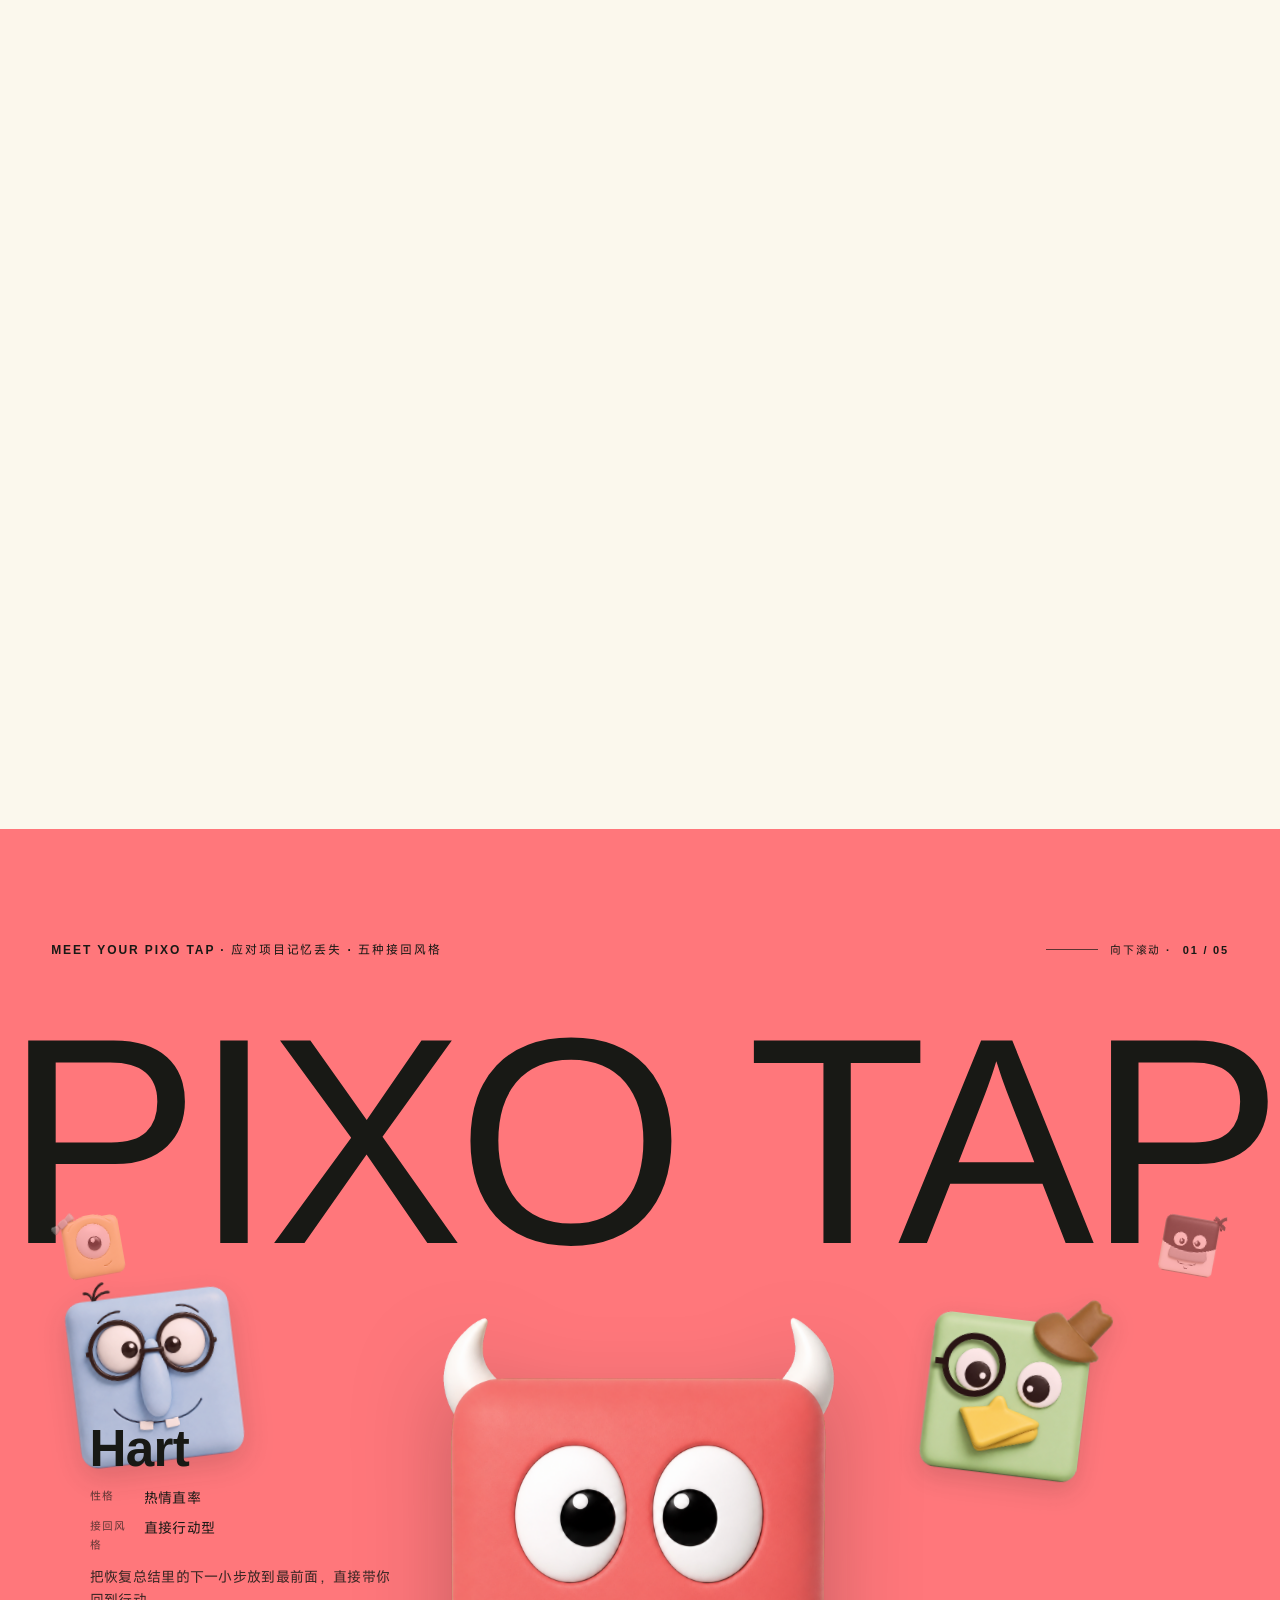
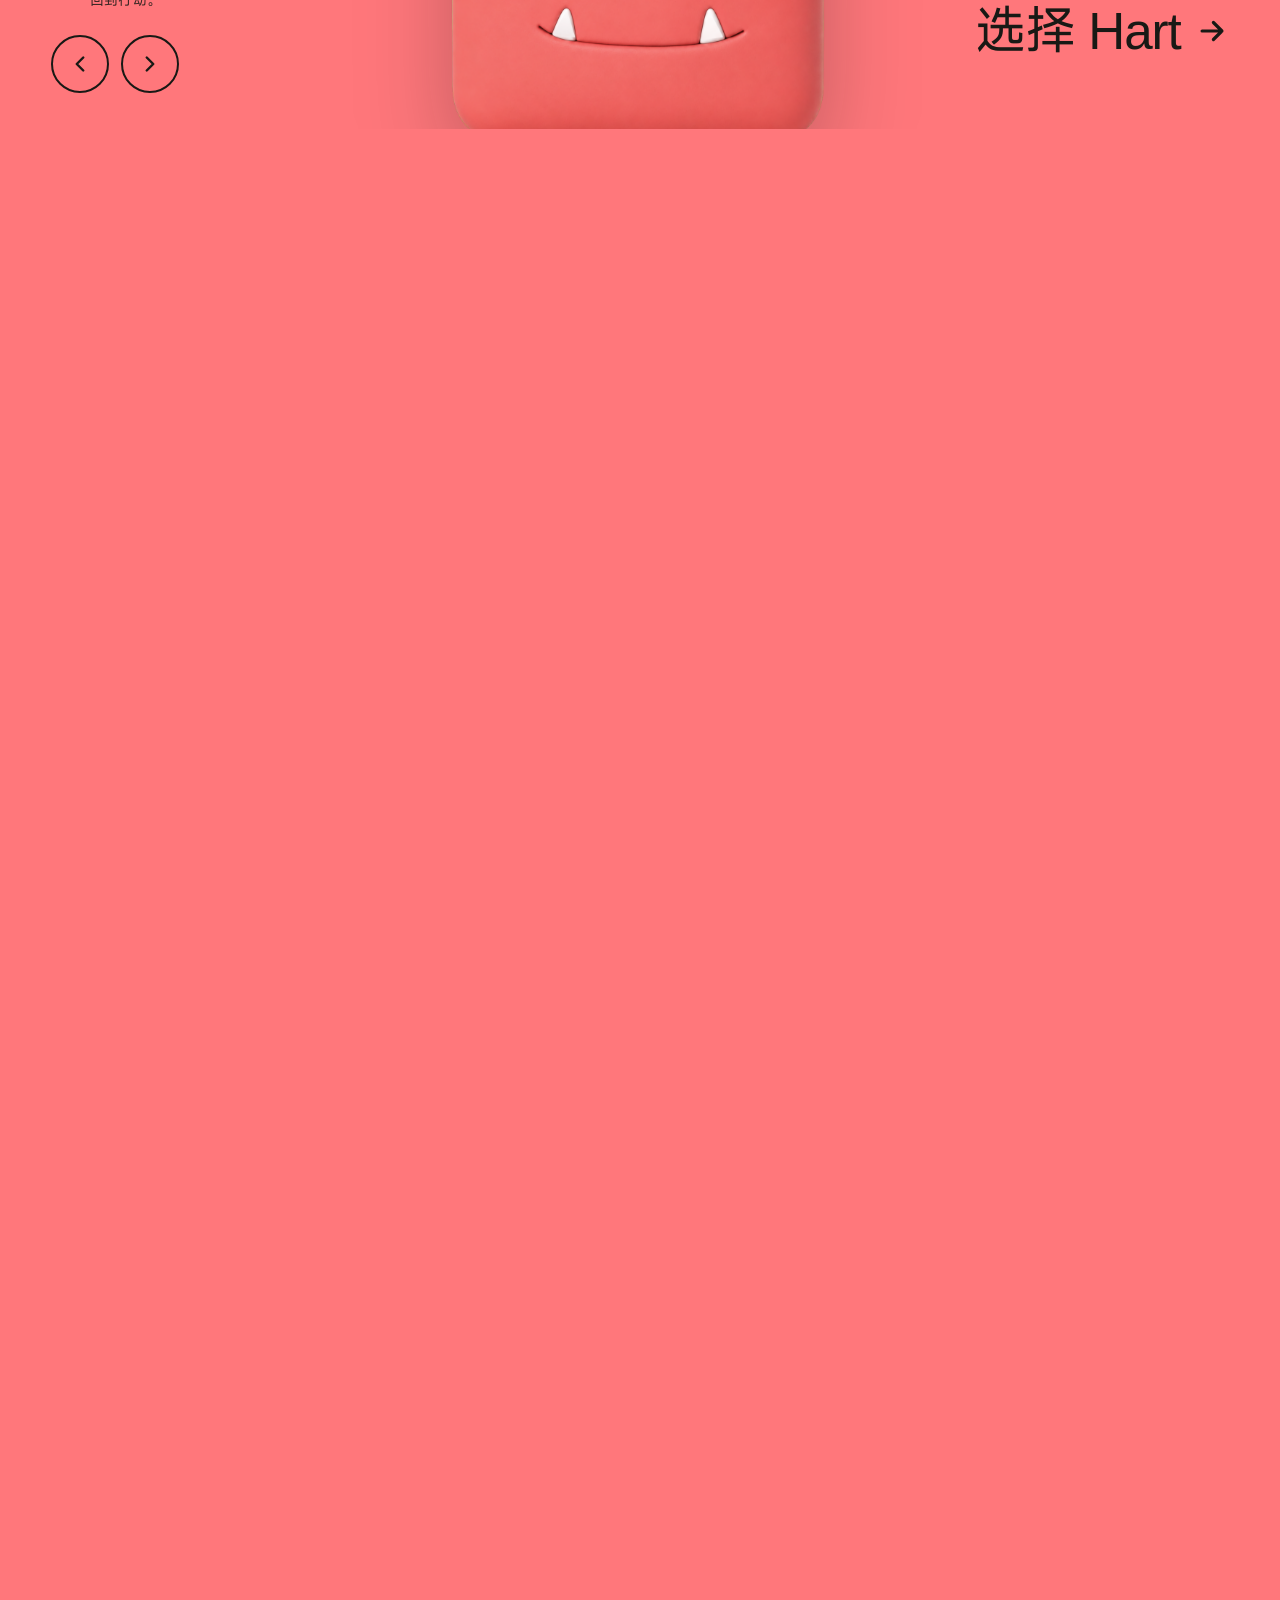
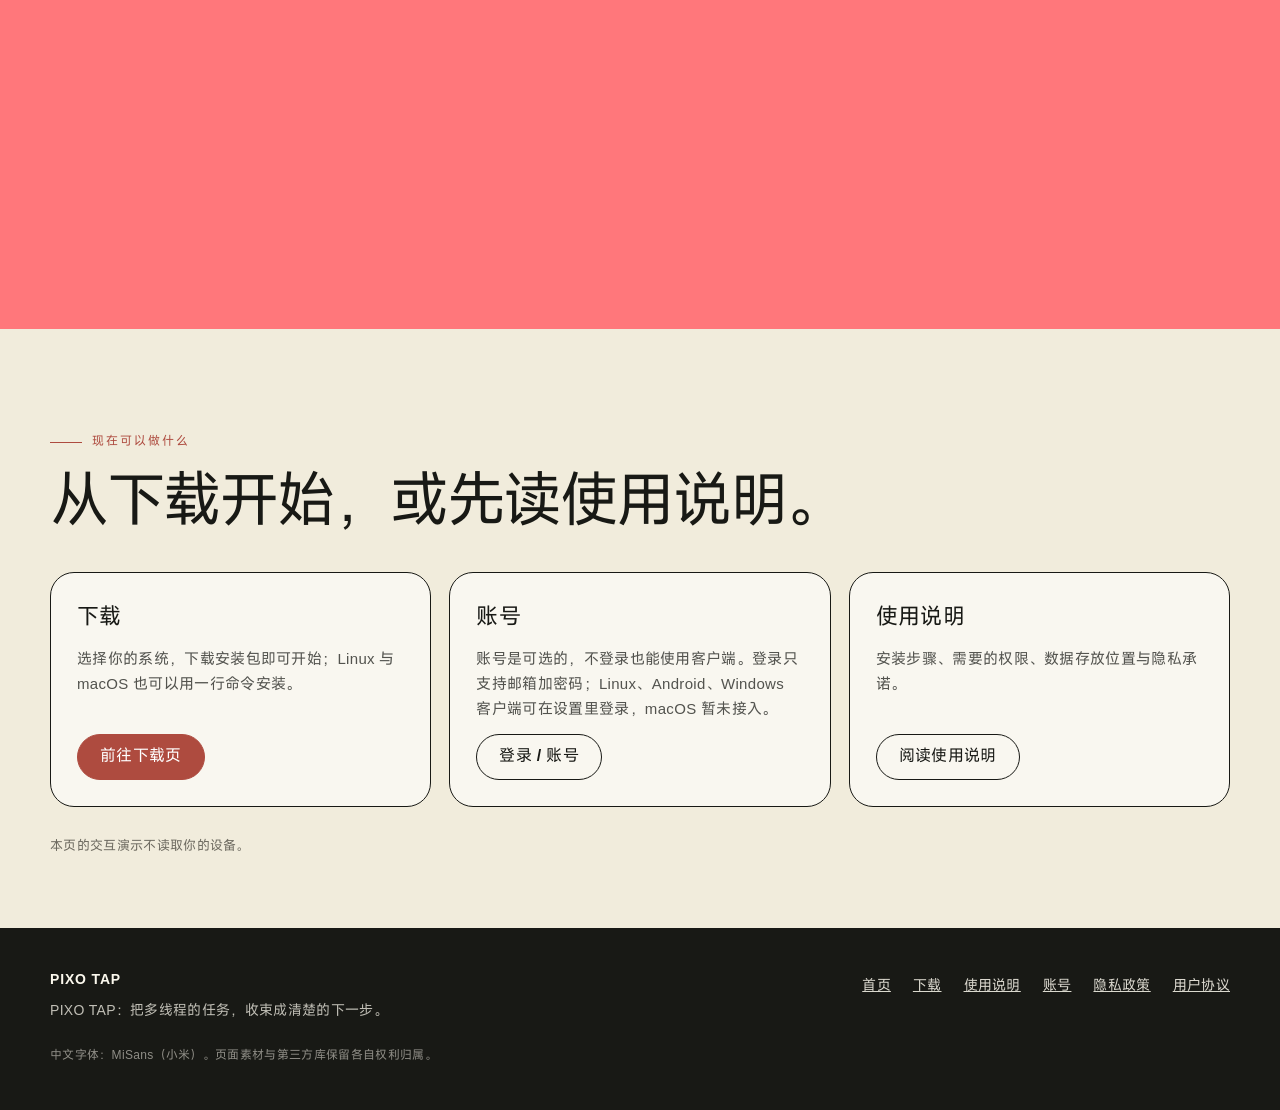
==== commit cb49cf5a: "worker: step-based docs polish, Linux command bar, remove on-site QR blocks" ====
--- a/worker/public/index.html
+++ b/worker/public/index.html
@@ -1499,14 +1499,6 @@
     .closing-card p { margin: 0; flex: 1; color: rgba(24,25,21,.74); font-size: 15px; }
     .closing-card .button { align-self: flex-start; min-height: 46px; }
     .button.cta-download { color: white; background: var(--brick); border-color: var(--brick); }
-    .closing-qr { display: flex; align-items: center; gap: 26px; margin-top: 18px; padding: 26px; border: 1.5px solid var(--ink); border-radius: var(--radius-md); background: var(--surface); }
-    .closing-qr:has(.px-qr-code:empty) { display: none; }
-    .closing-qr .px-qr-code { flex: none; width: 176px; line-height: 0; overflow: hidden; border: 1.5px solid var(--ink); border-radius: 12px; background: #fff; }
-    .closing-qr .px-qr-code svg { display: block; width: 100%; height: auto; }
-    .closing-qr h3 { margin: 0 0 8px; font-size: 22px; }
-    .closing-qr p { margin: 0 0 14px; max-width: 34em; color: rgba(24,25,21,.74); font-size: 15px; }
-    .closing-qr-actions { display: flex; flex-wrap: wrap; gap: 10px; }
-    .closing-qr-actions .button { min-height: 46px; }
     .closing-note { margin: 28px 0 0; color: var(--muted); font-size: 13px; }
     .site-footer { padding: 40px 0 44px; color: rgba(251,248,237,.74); background: var(--ink); font-size: 14px; }
     .site-footer-in { display: flex; flex-wrap: wrap; gap: 24px 56px; justify-content: space-between; }
@@ -1519,8 +1511,6 @@
     @media (max-width: 860px) {
       .closing { padding: 72px 0 56px; }
       .closing-grid { grid-template-columns: 1fr; }
-      .closing-qr { flex-direction: column; align-items: flex-start; }
-      .closing-qr .px-qr-code { width: min(100%, 220px); }
     }
 
     @media (prefers-reduced-motion: reduce) {
@@ -1861,17 +1851,6 @@
           <a class="button secondary" href="/docs/" data-site-path="/docs/">阅读使用说明</a>
         </article>
       </div>
-      <aside class="closing-qr" aria-labelledby="closing-qr-heading">
-        <div class="px-qr-code" data-px-qr role="img" aria-label="用微信扫一扫，打开 PIXO TAP 官网"><svg xmlns="http://www.w3.org/2000/svg" viewBox="0 0 37 37" shape-rendering="crispEdges" aria-hidden="true"><rect width="37" height="37" fill="#ffffff"/><path d="M4,4h7v1h-7zM12,4h1v1h-1zM16,4h2v1h-2zM19,4h1v1h-1zM22,4h3v1h-3zM26,4h7v1h-7zM4,5h1v1h-1zM10,5h1v1h-1zM12,5h1v1h-1zM14,5h1v1h-1zM16,5h2v1h-2zM20,5h3v1h-3zM26,5h1v1h-1zM32,5h1v1h-1zM4,6h1v1h-1zM6,6h3v1h-3zM10,6h1v1h-1zM13,6h2v1h-2zM19,6h1v1h-1zM22,6h1v1h-1zM26,6h1v1h-1zM28,6h3v1h-3zM32,6h1v1h-1zM4,7h1v1h-1zM6,7h3v1h-3zM10,7h1v1h-1zM12,7h1v1h-1zM14,7h2v1h-2zM18,7h1v1h-1zM21,7h1v1h-1zM23,7h1v1h-1zM26,7h1v1h-1zM28,7h3v1h-3zM32,7h1v1h-1zM4,8h1v1h-1zM6,8h3v1h-3zM10,8h1v1h-1zM13,8h1v1h-1zM15,8h1v1h-1zM18,8h4v1h-4zM23,8h1v1h-1zM26,8h1v1h-1zM28,8h3v1h-3zM32,8h1v1h-1zM4,9h1v1h-1zM10,9h1v1h-1zM13,9h3v1h-3zM17,9h1v1h-1zM23,9h2v1h-2zM26,9h1v1h-1zM32,9h1v1h-1zM4,10h7v1h-7zM12,10h1v1h-1zM14,10h1v1h-1zM16,10h1v1h-1zM18,10h1v1h-1zM20,10h1v1h-1zM22,10h1v1h-1zM24,10h1v1h-1zM26,10h7v1h-7zM12,11h2v1h-2zM19,11h5v1h-5zM4,12h1v1h-1zM6,12h2v1h-2zM9,12h3v1h-3zM14,12h1v1h-1zM17,12h1v1h-1zM20,12h3v1h-3zM26,12h1v1h-1zM29,12h1v1h-1zM31,12h2v1h-2zM6,13h1v1h-1zM9,13h1v1h-1zM11,13h3v1h-3zM15,13h1v1h-1zM17,13h2v1h-2zM20,13h1v1h-1zM23,13h2v1h-2zM26,13h3v1h-3zM32,13h1v1h-1zM5,14h1v1h-1zM7,14h2v1h-2zM10,14h3v1h-3zM14,14h2v1h-2zM17,14h1v1h-1zM20,14h3v1h-3zM24,14h2v1h-2zM28,14h1v1h-1zM30,14h2v1h-2zM4,15h2v1h-2zM7,15h2v1h-2zM12,15h3v1h-3zM19,15h1v1h-1zM23,15h2v1h-2zM26,15h3v1h-3zM32,15h1v1h-1zM6,16h1v1h-1zM8,16h1v1h-1zM10,16h1v1h-1zM12,16h1v1h-1zM14,16h1v1h-1zM16,16h1v1h-1zM18,16h1v1h-1zM21,16h1v1h-1zM24,16h1v1h-1zM29,16h2v1h-2zM4,17h1v1h-1zM6,17h2v1h-2zM12,17h1v1h-1zM15,17h2v1h-2zM18,17h2v1h-2zM23,17h1v1h-1zM26,17h1v1h-1zM30,17h3v1h-3zM4,18h2v1h-2zM8,18h1v1h-1zM10,18h1v1h-1zM13,18h1v1h-1zM15,18h1v1h-1zM17,18h1v1h-1zM20,18h1v1h-1zM23,18h2v1h-2zM26,18h1v1h-1zM30,18h3v1h-3zM6,19h2v1h-2zM9,19h1v1h-1zM13,19h2v1h-2zM16,19h1v1h-1zM18,19h1v1h-1zM24,19h1v1h-1zM31,19h1v1h-1zM4,20h1v1h-1zM6,20h1v1h-1zM10,20h1v1h-1zM12,20h2v1h-2zM15,20h2v1h-2zM18,20h1v1h-1zM20,20h1v1h-1zM22,20h1v1h-1zM25,20h1v1h-1zM28,20h2v1h-2zM31,20h1v1h-1zM7,21h2v1h-2zM11,21h2v1h-2zM14,21h1v1h-1zM16,21h1v1h-1zM18,21h2v1h-2zM21,21h1v1h-1zM24,21h2v1h-2zM27,21h1v1h-1zM29,21h3v1h-3zM4,22h1v1h-1zM6,22h1v1h-1zM8,22h5v1h-5zM15,22h7v1h-7zM25,22h1v1h-1zM27,22h2v1h-2zM30,22h1v1h-1zM6,23h2v1h-2zM9,23h1v1h-1zM11,23h2v1h-2zM17,23h2v1h-2zM20,23h2v1h-2zM27,23h2v1h-2zM30,23h1v1h-1zM5,24h1v1h-1zM7,24h1v1h-1zM9,24h2v1h-2zM14,24h5v1h-5zM20,24h3v1h-3zM24,24h7v1h-7zM12,25h1v1h-1zM14,25h3v1h-3zM20,25h1v1h-1zM22,25h1v1h-1zM24,25h1v1h-1zM28,25h5v1h-5zM4,26h7v1h-7zM12,26h4v1h-4zM18,26h1v1h-1zM20,26h1v1h-1zM22,26h3v1h-3zM26,26h1v1h-1zM28,26h2v1h-2zM31,26h1v1h-1zM4,27h1v1h-1zM10,27h1v1h-1zM12,27h1v1h-1zM15,27h4v1h-4zM22,27h1v1h-1zM24,27h1v1h-1zM28,27h2v1h-2zM32,27h1v1h-1zM4,28h1v1h-1zM6,28h3v1h-3zM10,28h1v1h-1zM13,28h2v1h-2zM16,28h1v1h-1zM19,28h1v1h-1zM21,28h2v1h-2zM24,28h5v1h-5zM30,28h1v1h-1zM4,29h1v1h-1zM6,29h3v1h-3zM10,29h1v1h-1zM12,29h2v1h-2zM15,29h1v1h-1zM19,29h2v1h-2zM24,29h1v1h-1zM27,29h3v1h-3zM32,29h1v1h-1zM4,30h1v1h-1zM6,30h3v1h-3zM10,30h1v1h-1zM12,30h1v1h-1zM16,30h1v1h-1zM20,30h4v1h-4zM27,30h1v1h-1zM30,30h1v1h-1zM32,30h1v1h-1zM4,31h1v1h-1zM10,31h1v1h-1zM13,31h1v1h-1zM15,31h4v1h-4zM22,31h3v1h-3zM26,31h1v1h-1zM28,31h2v1h-2zM31,31h1v1h-1zM4,32h7v1h-7zM12,32h1v1h-1zM14,32h1v1h-1zM16,32h1v1h-1zM22,32h3v1h-3zM26,32h2v1h-2zM29,32h1v1h-1zM31,32h1v1h-1z" fill="#000000"/></svg></div>
-        <div>
-          <h3 id="closing-qr-heading">微信扫码，用手机浏览器打开</h3>
-          <p>用微信扫一扫，按页面提示点击右上角「···」选择「在浏览器中打开」即可访问官网。</p>
-          <div class="closing-qr-actions">
-            <a class="button secondary" href="/qr-pixotap.png" download data-site-path="/qr-pixotap.png">下载二维码图片</a>
-            <a class="button secondary" href="/qr-pixotap.svg" download data-site-path="/qr-pixotap.svg">下载二维码（SVG）</a>
-          </div>
-        </div>
-      </aside>
       <p class="closing-note">本页的交互演示不读取你的设备。</p>
     </div>
   </section>
@@ -1917,10 +1896,6 @@
         "账号是可选的，不登录也能使用客户端。登录只支持邮箱加密码；Linux、Android、Windows 客户端可在设置里登录，macOS 暂未接入。": "Accounts are optional; the client works without signing in. Sign-in is email and password only; the Linux, Android and Windows clients can sign in from Settings, while macOS does not support it yet.",
         "安装步骤、需要的权限、数据存放位置与隐私承诺。": "Installation steps, the permissions needed, where data is stored and our privacy commitments.",
         "阅读使用说明": "Read the docs",
-        "微信扫码，用手机浏览器打开": "Scan with WeChat to open in your phone browser",
-        "用微信扫一扫，按页面提示点击右上角「···」选择「在浏览器中打开」即可访问官网。": "Scan with WeChat, then follow the page: tap “···” at the top right and choose “Open in browser” to visit the website.",
-        "下载二维码图片": "Download QR image",
-        "下载二维码（SVG）": "Download QR (SVG)",
         "本页的交互演示不读取你的设备。": "The interactive demo on this page does not read your device.",
         "PIXO TAP：把多线程的任务，收束成清楚的下一步。": "PIXO TAP: bring many threads of work back to one clear next step.",
         "中文字体：MiSans（小米）。页面素材与第三方库保留各自权利归属。": "Chinese typeface: MiSans (Xiaomi). Page assets and third-party libraries remain with their respective rights holders.",
@@ -2049,7 +2024,6 @@
       });
 
       const attributeTranslations = Object.freeze({
-        "用微信扫一扫，打开 PIXO TAP 官网": "Scan with WeChat to open the PIXO TAP website",
         "播放背景音乐 3 Strikes": "Play background music: 3 Strikes",
         "暂停背景音乐 3 Strikes": "Pause background music: 3 Strikes",
         "你的名字或昵称": "Your name or nickname",
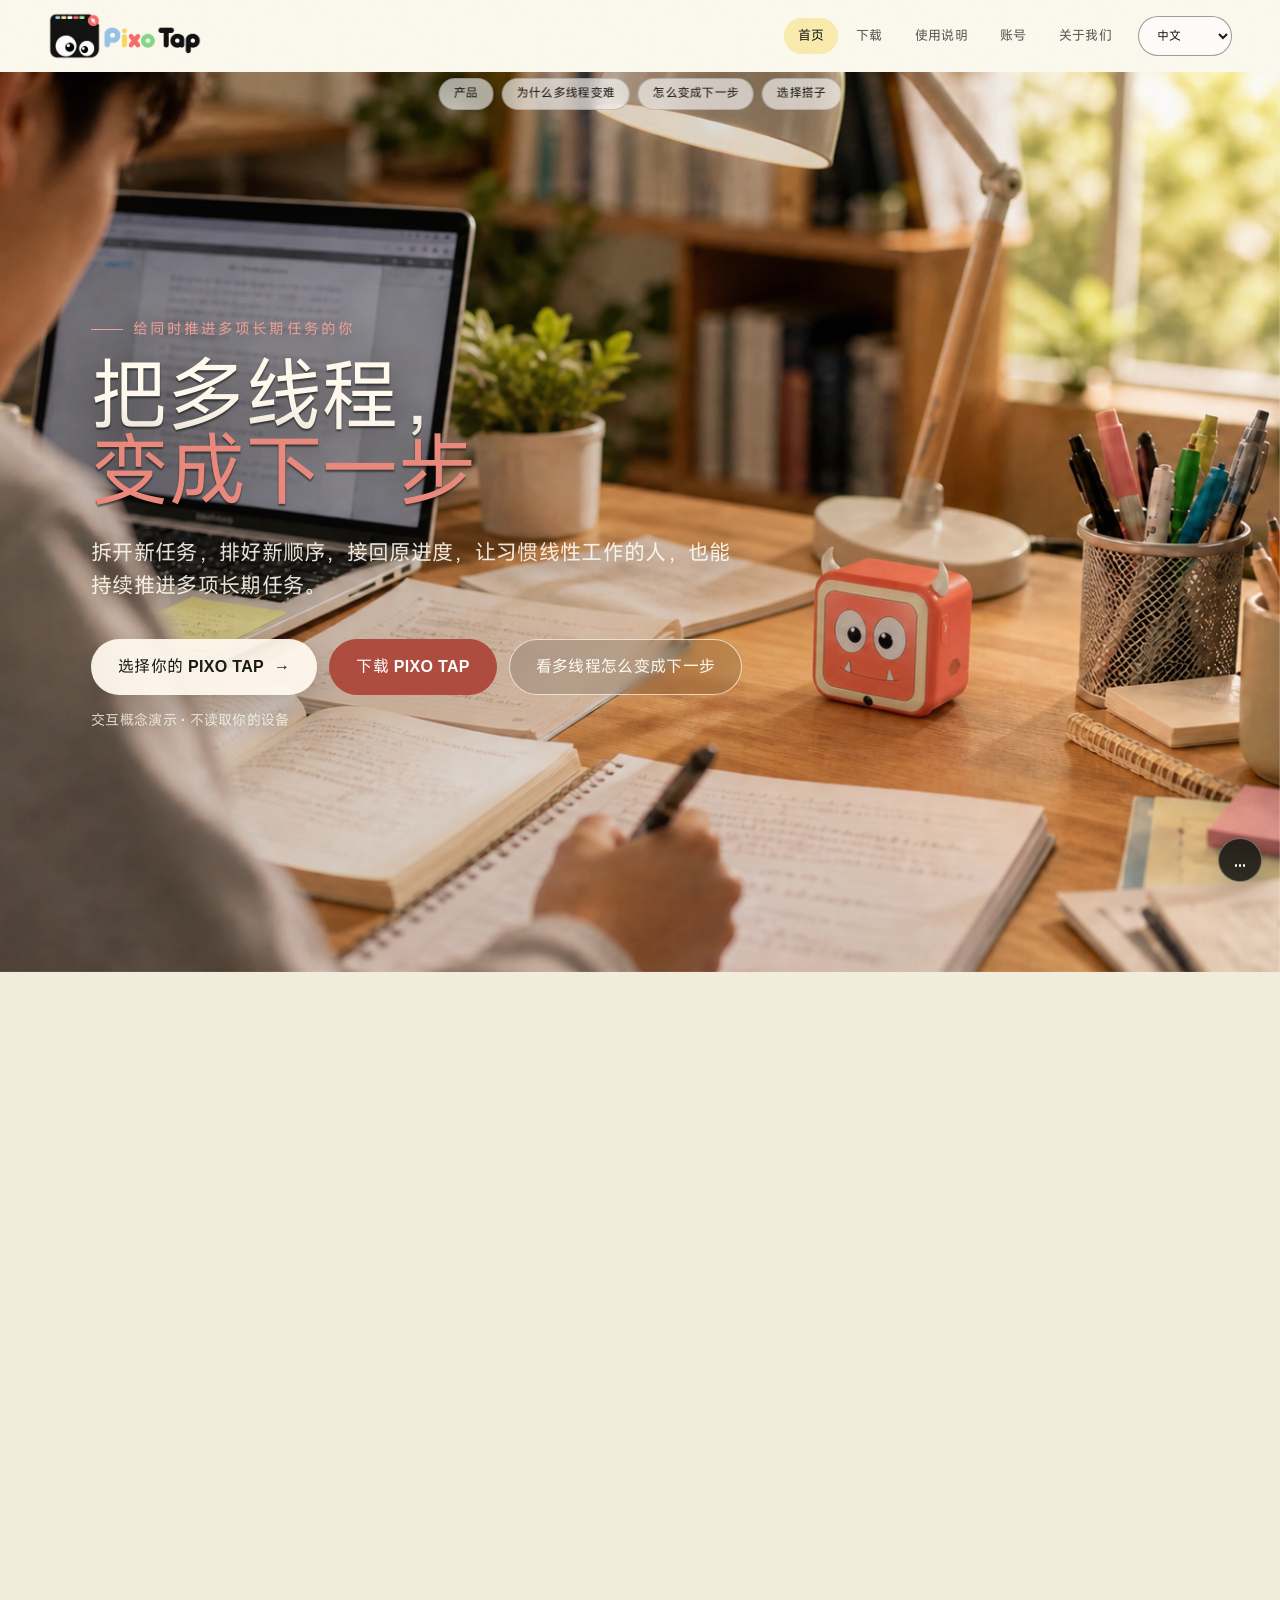
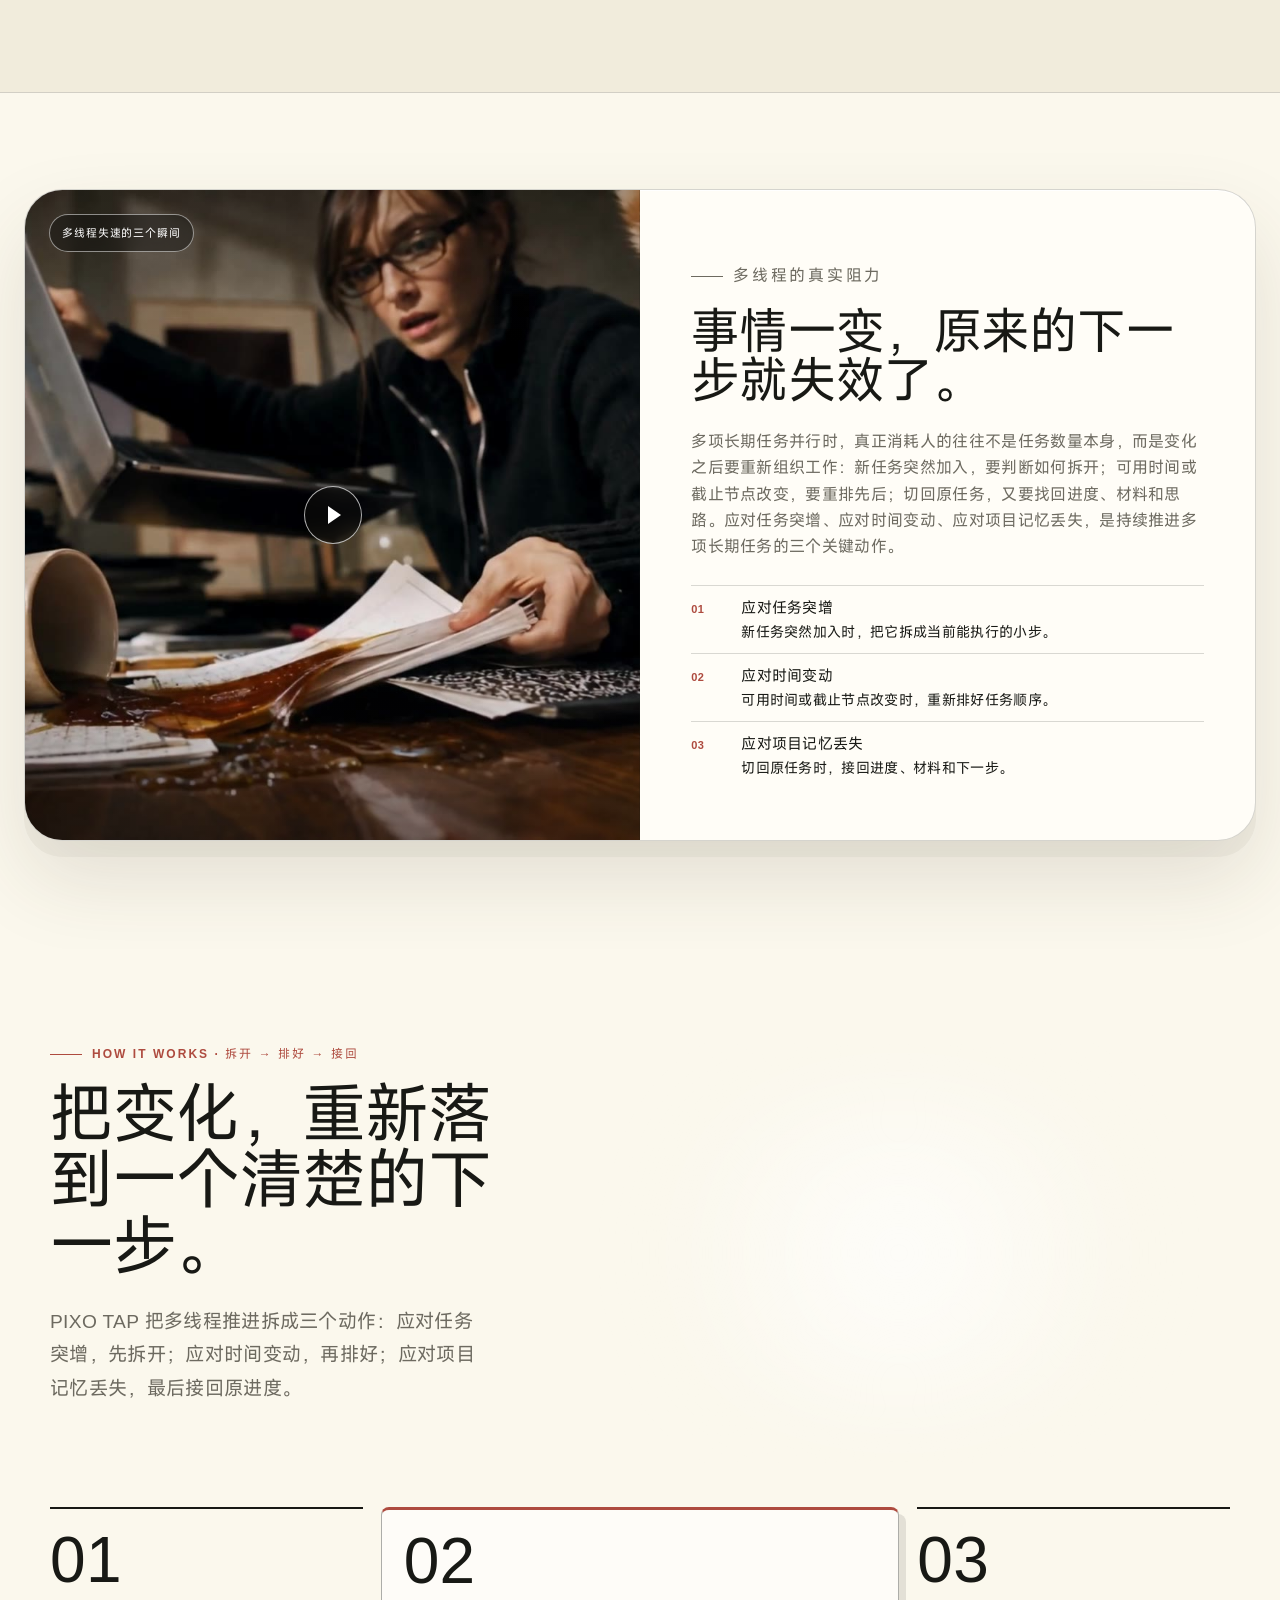
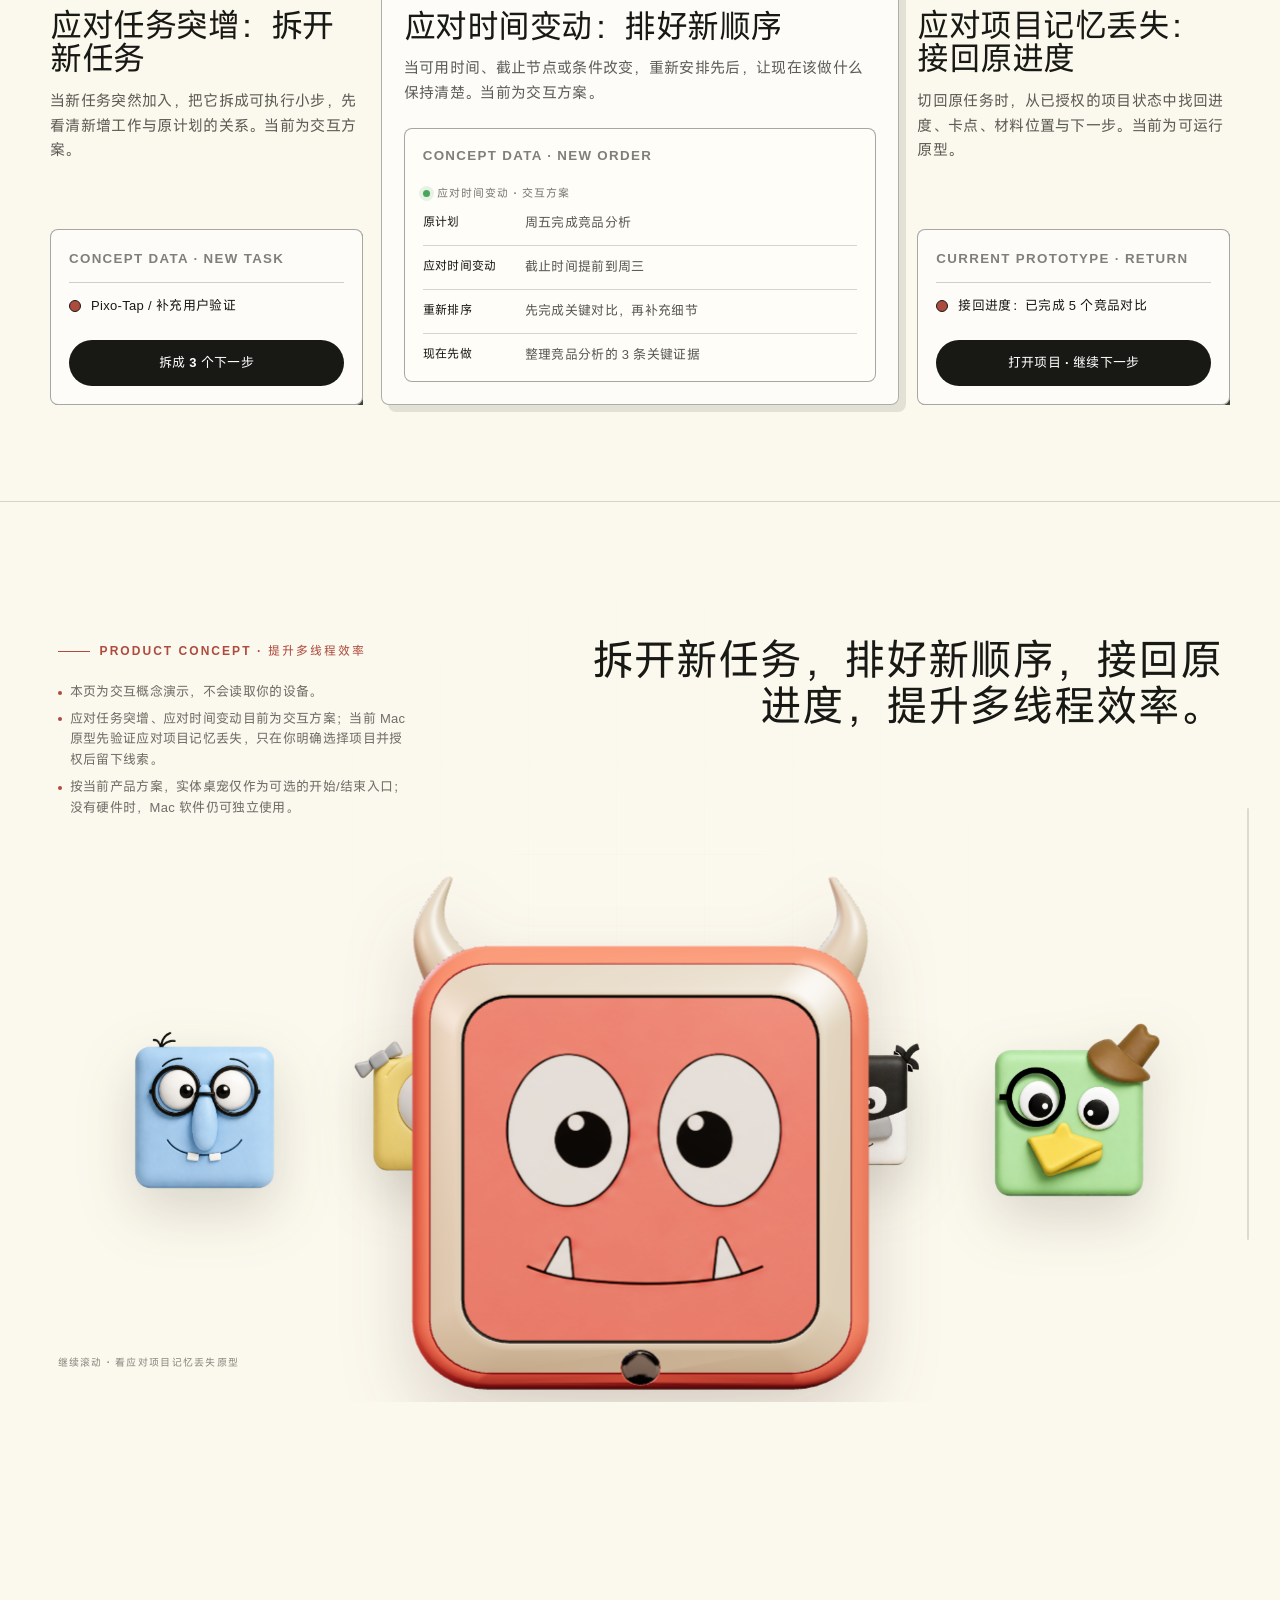
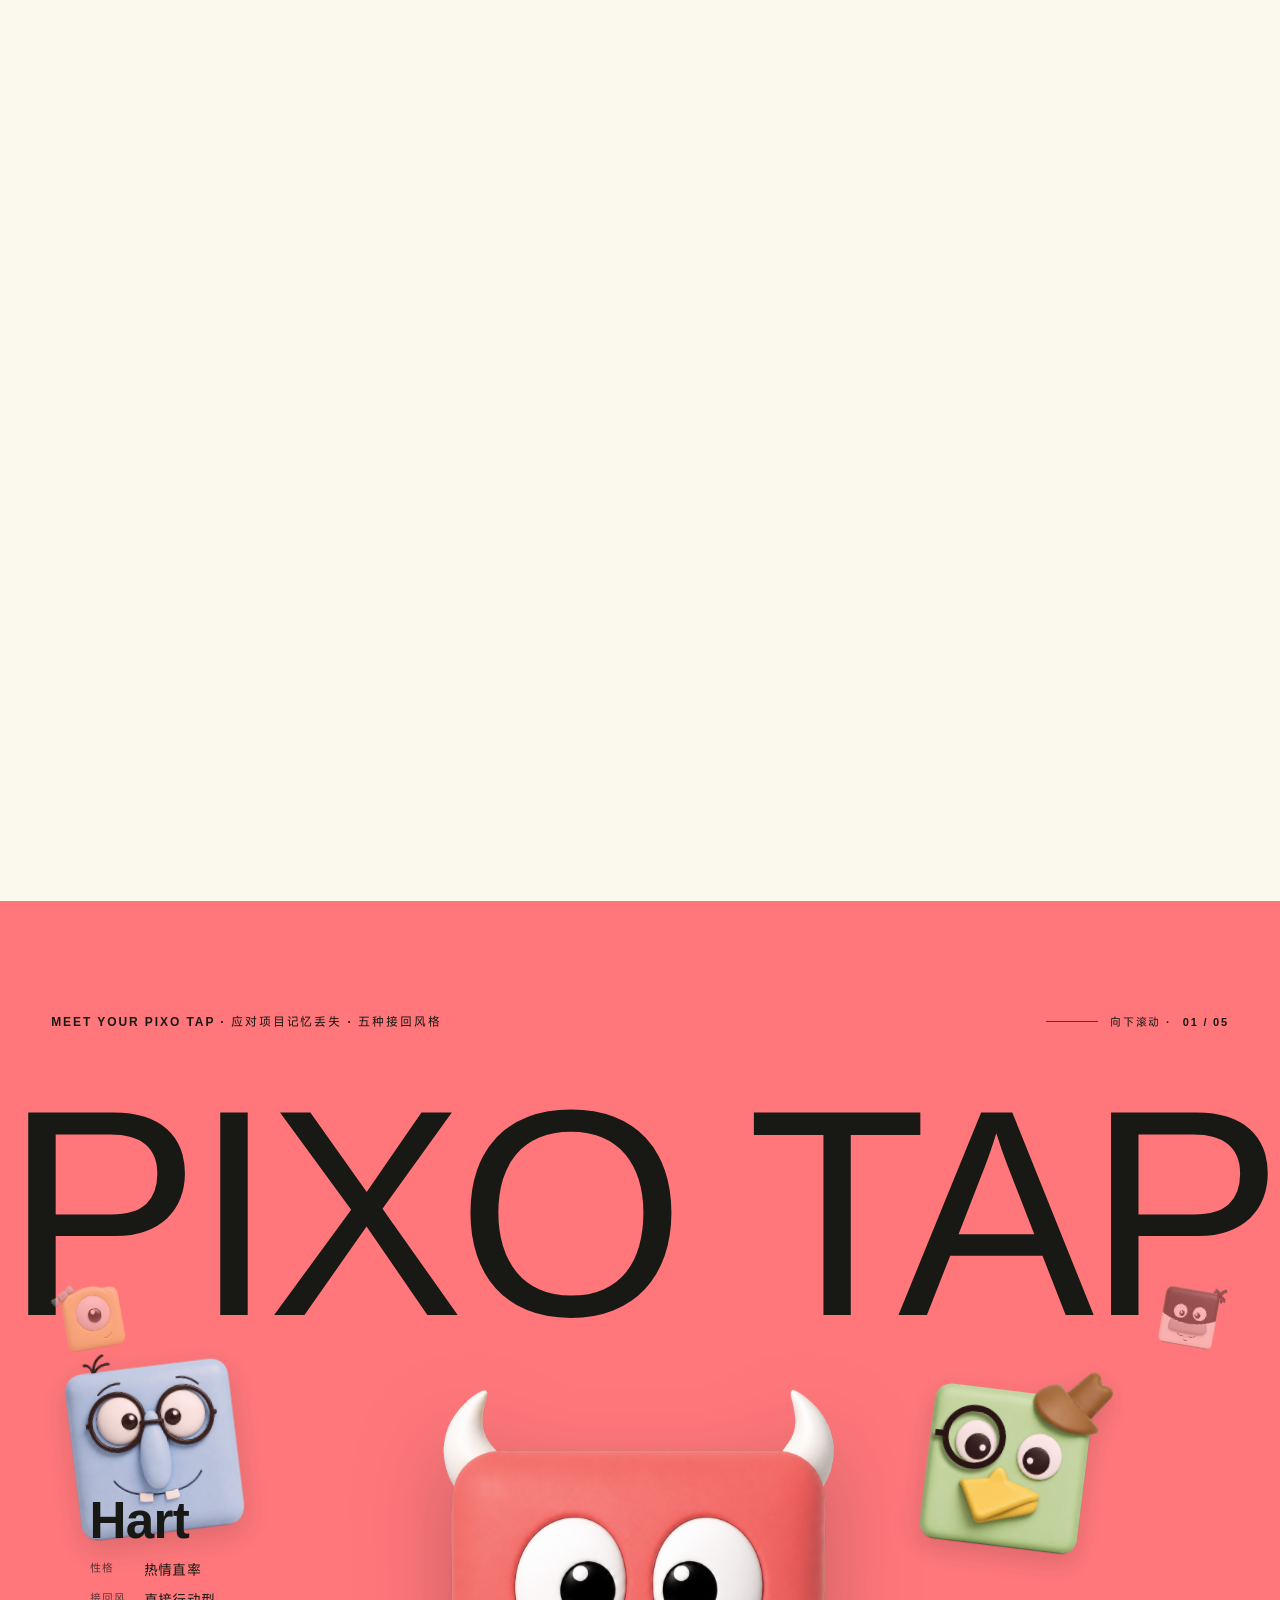
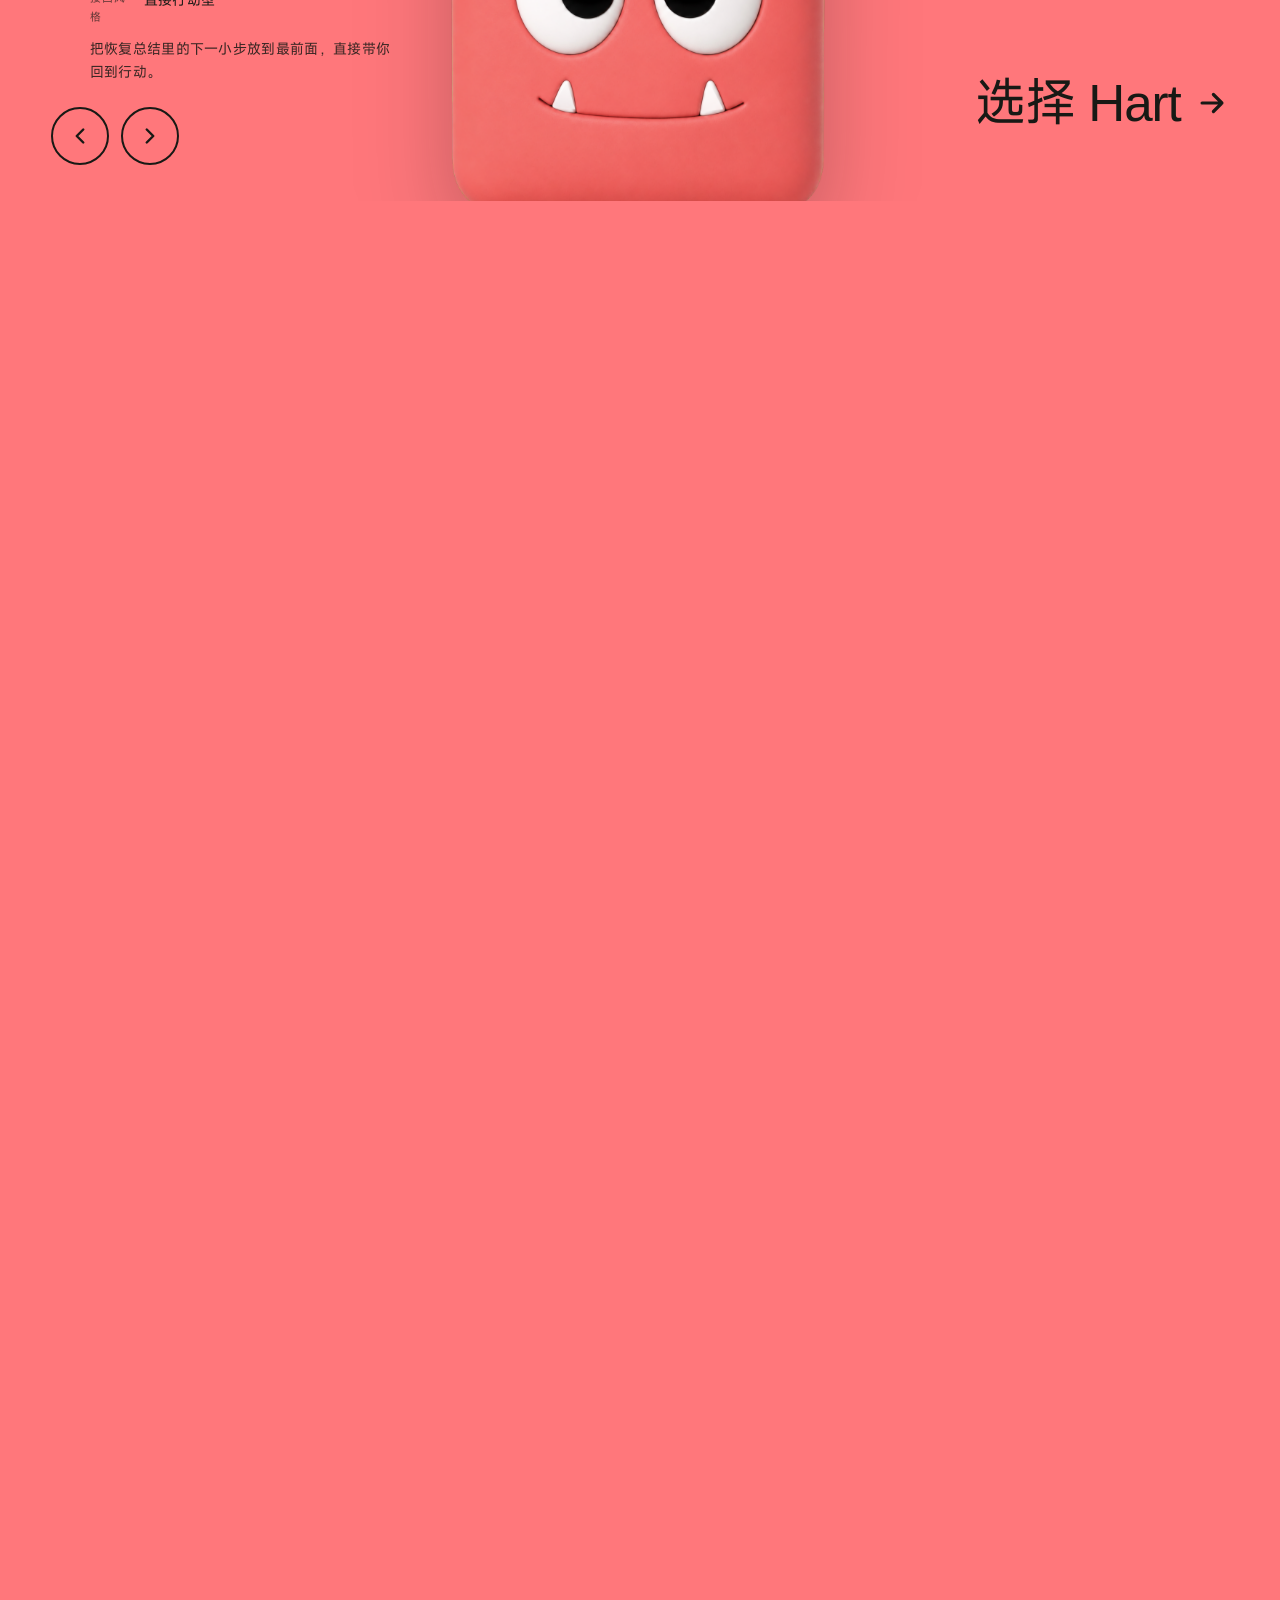
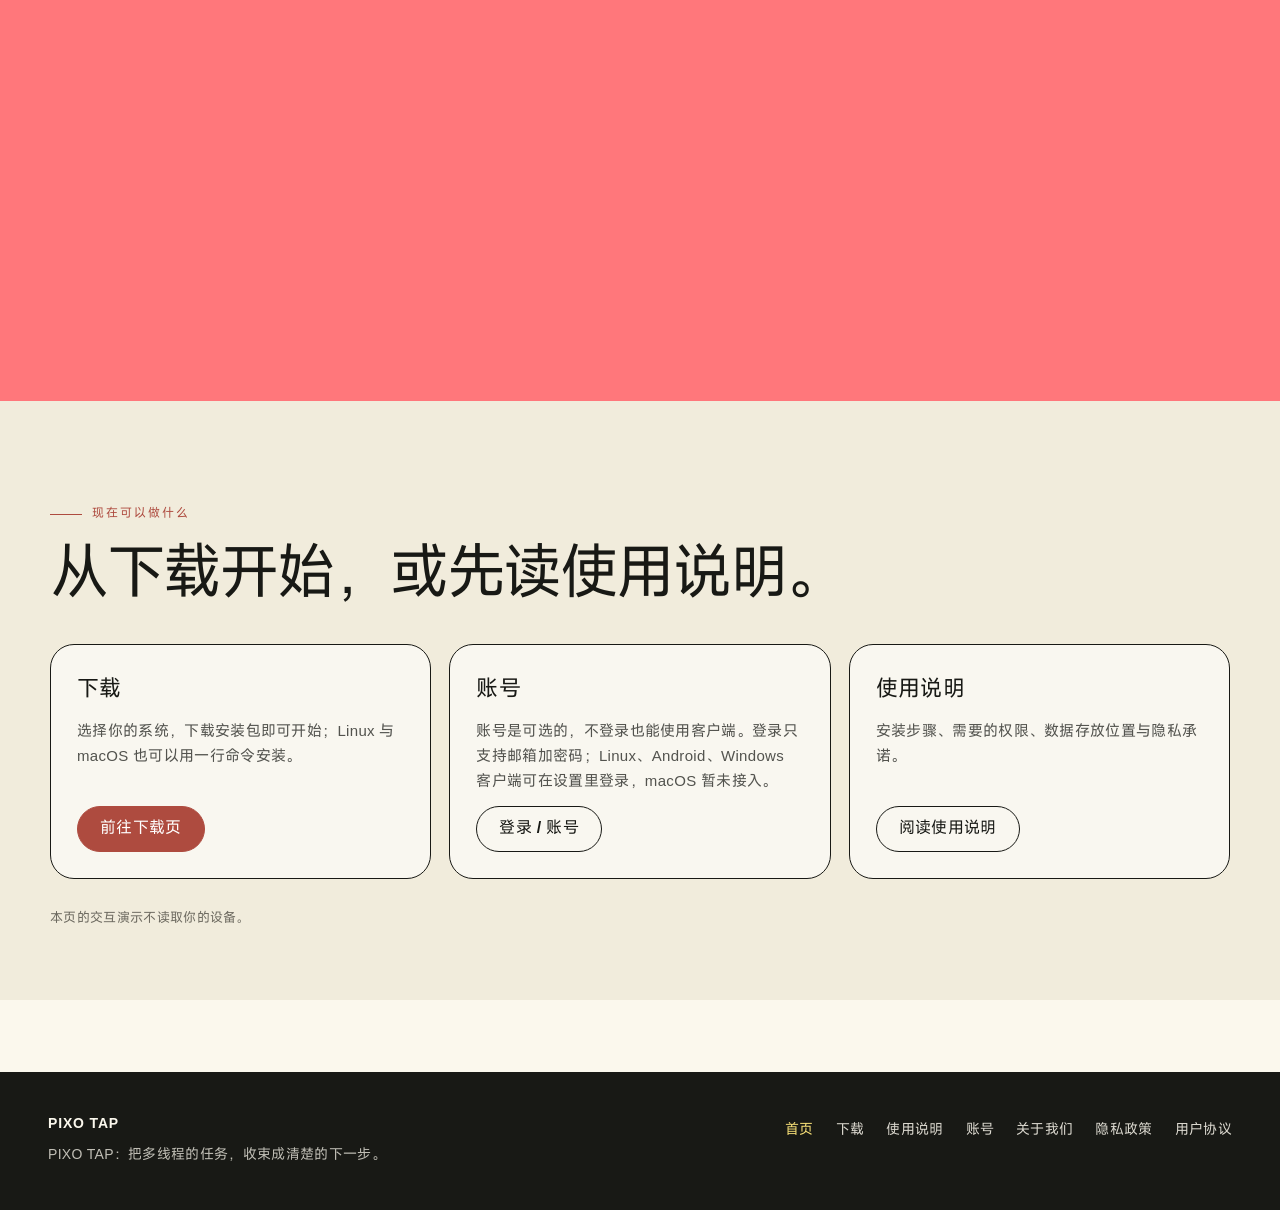
==== commit c2c9c05b: "worker: unify the header and footer across all pages" ====
--- a/worker/public/index.html
+++ b/worker/public/index.html
@@ -105,95 +105,17 @@
       background-size: 200px 200px;
     }
 
-    .site-header {
-      position: fixed;
-      z-index: 90;
-      top: 0;
-      left: 0;
-      width: 100%;
-      padding: 18px clamp(18px, 4vw, 58px);
-      display: flex;
-      align-items: center;
-      justify-content: space-between;
-      background: linear-gradient(to bottom, rgba(251,248,237,.94), rgba(251,248,237,.72), transparent);
-      backdrop-filter: blur(10px);
-    }
-    .brand {
-      display: inline-flex;
-      align-items: center;
-      flex: 0 0 auto;
-      text-decoration: none;
-    }
-    .brand-logo { display: block; width: clamp(185px, 14.5vw, 220px); height: auto; }
-    .nav-links { display: flex; align-items: center; gap: clamp(16px, 2.8vw, 40px); }
-    .nav-links a { font-size: 13px; font-weight: 600; text-decoration: none; }
-    .nav-links a:not(.nav-cta) { opacity: .72; }
-    .nav-links a:hover { opacity: 1; }
-    .language-picker { position: relative; display: inline-flex; align-items: center; }
-    .language-picker::after {
-      content: "⌄";
-      position: absolute;
-      right: 10px;
-      top: 50%;
-      pointer-events: none;
-      font-size: 12px;
-      transform: translateY(-58%);
-    }
-    .language-picker select {
-      min-height: 38px;
-      padding: 0 28px 0 12px;
-      appearance: none;
-      border: 1px solid rgba(24,25,21,.42);
-      border-radius: 999px;
-      color: var(--ink);
-      background: rgba(255,255,255,.5);
-      font-size: 12px;
-      font-weight: 700;
-      cursor: pointer;
-    }
-    .nav-cta {
-      padding: 10px 17px;
-      color: white;
-      background: var(--ink);
-      border-radius: 999px;
-    }
-    .nav-cta-short { display: none; }
-    .site-links { display: none; align-items: center; gap: clamp(14px, 1.6vw, 26px); }
-    .site-links a, .site-menu a { font-size: 13px; font-weight: 600; text-decoration: none; }
-    .site-links a { opacity: .72; }
-    .site-links a:hover { opacity: 1; }
-    .menu-toggle {
-      display: inline-flex;
-      align-items: center;
-      min-height: 38px;
-      padding: 0 14px;
-      border: 1px solid rgba(24,25,21,.42);
-      border-radius: 999px;
-      color: var(--ink);
-      background: rgba(255,255,255,.5);
-      font-size: 12px;
-      font-weight: 700;
-      cursor: pointer;
-    }
-    .site-menu {
-      position: absolute;
-      top: 100%;
-      right: clamp(10px, 4vw, 58px);
-      width: min(260px, calc(100vw - 20px));
-      padding: 8px;
-      border: 1px solid var(--line);
-      border-radius: var(--radius-sm);
-      background: var(--cream);
-      box-shadow: var(--shadow);
-    }
-    .site-menu[hidden] { display: none; }
-    .site-menu a { display: block; padding: 12px 14px; border-radius: 10px; font-size: 15px; }
-    .site-menu a:hover, .site-menu a:focus-visible { background: var(--cream-2); }
-    .site-menu a[aria-current="page"] { color: var(--brick); }
     @media (min-width: 1500px) {
-      .site-links { display: flex; }
-      .menu-toggle, .site-menu { display: none; }
-    }
+    }
+
+
+    /* 全局页顶/页脚来自共享的 px-chrome 块（sites/pages/assets/shell.css 为唯一来源）；首页只做两处适配：页顶固定在滚动场景之上、页脚紧贴上一节。 */
+    .px-header { position: fixed; top: 0; left: 0; right: 0; z-index: 90; }
+    .px-footer { margin-top: 0; }
+    .home-chips { position: fixed; z-index: 89; top: 78px; left: 50%; transform: translateX(-50%); display: flex; gap: 8px; max-width: calc(100vw - 24px); }
+    .home-chips a { padding: 5px 14px; border: 1px solid rgba(24,25,21,.18); border-radius: 999px; background: rgba(255,255,255,.62); -webkit-backdrop-filter: blur(8px); backdrop-filter: blur(8px); color: var(--ink); font-size: 12px; font-weight: 600; text-decoration: none; white-space: nowrap; }
+    .home-chips a:hover { background: var(--yellow); }
+    @media (max-width: 900px) { .home-chips { display: none; } }
 
     .section-shell {
       width: min(1180px, calc(100% - 36px));
@@ -1238,7 +1160,6 @@
     :focus-visible { outline: 3px solid var(--brick); outline-offset: 4px; }
 
     @media (max-width: 920px) {
-      .nav-links a:not(.nav-cta) { display: none; }
       .hero-grid, .split-heading, .signup-grid { grid-template-columns: 1fr; }
       .how-heading { gap: 32px; }
       .pain-split { min-height: 0; grid-template-columns: minmax(0, 1fr); }
@@ -1284,14 +1205,6 @@
     }
 
     @media (max-width: 640px) {
-      .site-header { padding: 10px 14px; }
-      .brand-logo { width: 154px; }
-      .nav-links { gap: 8px; }
-      .language-picker select { min-height: 34px; padding-inline: 10px 24px; }
-      .language-picker::after { right: 8px; }
-      .nav-cta { padding: 8px 13px; }
-      .nav-cta { white-space: nowrap; }
-      body.lang-en .nav-cta { padding-inline: 11px; font-size: 11px; }
       .hero { height: 180svh; min-height: 0; padding: 0; }
       .hero-sticky { height: 100svh; }
       .hero-grid { width: min(100%, calc(100% - 28px)); }
@@ -1443,12 +1356,6 @@
     }
 
     @media (max-width: 640px) and (max-height: 640px) {
-      .brand-logo { width: 128px; }
-      .nav-links { gap: 6px; }
-      .language-picker select { min-height: 32px; padding-inline: 8px 21px; font-size: 11px; }
-      .language-picker::after { right: 7px; }
-      .nav-cta { padding: 7px 10px; font-size: 11px; }
-      .menu-toggle { min-height: 32px; padding: 0 10px; font-size: 11px; }
       .hero { height: auto; min-height: 760px; }
       .hero-sticky { position: relative; height: auto; min-height: 760px; align-items: start; }
       .hero-grid { min-height: 760px; align-items: start; padding-top: 62px; }
@@ -1477,16 +1384,6 @@
     }
 
     @media (max-width: 390px) {
-      .site-header { padding-inline: 10px; }
-      .brand-logo { width: 112px; }
-      .nav-links { gap: 5px; }
-      .language-picker select { min-height: 32px; padding-inline: 8px 21px; font-size: 11px; }
-      .language-picker::after { right: 7px; }
-      .menu-toggle { padding: 0 8px; }
-      .nav-cta,
-      body.lang-en .nav-cta { padding: 7px 10px; font-size: 0; }
-      .nav-cta .nav-cta-long { display: none; }
-      .nav-cta .nav-cta-short { display: inline; font: 700 11px/1.4 var(--font-body); }
       .music-toggle { display: none; }
     }
 
@@ -1500,14 +1397,6 @@
     .closing-card .button { align-self: flex-start; min-height: 46px; }
     .button.cta-download { color: white; background: var(--brick); border-color: var(--brick); }
     .closing-note { margin: 28px 0 0; color: var(--muted); font-size: 13px; }
-    .site-footer { padding: 40px 0 44px; color: rgba(251,248,237,.74); background: var(--ink); font-size: 14px; }
-    .site-footer-in { display: flex; flex-wrap: wrap; gap: 24px 56px; justify-content: space-between; }
-    .site-footer strong { color: var(--cream); letter-spacing: .06em; }
-    .site-footer p { max-width: 36em; margin: 8px 0 0; }
-    .site-footer ul { display: flex; flex-wrap: wrap; gap: 4px 22px; margin: 0; padding: 0; list-style: none; align-content: flex-start; }
-    .site-footer a { display: inline-block; padding: 6px 0; color: rgba(251,248,237,.86); }
-    .site-footer a:hover { color: var(--yellow); }
-    .site-footer .site-credit { width: 100%; margin: 0; font-size: 12px; color: rgba(251,248,237,.52); }
     @media (max-width: 860px) {
       .closing { padding: 72px 0 56px; }
       .closing-grid { grid-template-columns: 1fr; }
@@ -1561,7 +1450,107 @@
       }
     }
 
-  </style>
+  /* px-tokens:start（由 tools/site-tokens.mjs 从 brand/design-system/tokens.json 生成，勿手改；改 tokens 后运行 node tools/site-tokens.mjs）*/
+:root {
+  --px-brand-cream: #fbf8ed;
+  --px-brand-ink: #181915;
+  --px-brand-muted: #6d6a60;
+  --px-brand-brick: #ae4b3f;
+  --px-brand-red: #ff777b;
+  --px-brand-blue: #a9d4f6;
+  --px-brand-yellow: #f6df77;
+  --px-brand-black: #242424;
+  --px-brand-green: #a8eea2;
+  --px-wb-canvas: #f7f8fa;
+  --px-wb-surface: #ffffff;
+  --px-wb-border: #dee4eb;
+  --px-wb-sidebar: #f1f5f8;
+  --px-wb-hero: #eaf3fa;
+  --px-wb-hero-border: #d9e7f2;
+  --px-wb-coral: #d5374d;
+  --px-wb-blue: #326991;
+  --px-wb-warning: #866114;
+  --px-wb-selection: #e7f0f8;
+  --px-wb-text: #1f2328;
+  --px-wb-muted: #5f6670;
+  --px-wb-on-coral: #ffffff;
+  --px-radius-control-workbench: 11px;
+  --px-radius-control-island: 10px;
+  --px-radius-panel: 14px;
+  --px-radius-surface: 16px;
+  --px-radius-hero: 20px;
+  --px-size-control-primary: 40px;
+  --px-size-control-secondary: 36px;
+  --px-size-touch-min: 36px;
+  --px-size-border-width: 1px;
+  --px-size-selected-border-width: 2px;
+  --px-font-size-footnote: 11px;
+  --px-font-size-caption: 12px;
+  --px-font-size-control: 13px;
+  --px-font-size-body: 14px;
+  --px-font-size-body-large: 15px;
+  --px-font-size-notebook-title: 17px;
+  --px-font-size-heading: 18px;
+  --px-font-size-title: 24px;
+  --px-font-size-display: 26px;
+  --px-font-size-timer: 58px;
+  --px-font-weight-light: 300;
+  --px-font-weight-regular: 400;
+  --px-font-weight-medium: 500;
+  --px-font-weight-semibold: 600;
+  --px-hover-overlay: 0.07;
+  --px-press-overlay: 0.16;
+  --px-disabled-alpha: 0.38;
+  --px-font-web: system-ui, -apple-system, Segoe UI, PingFang SC, Microsoft YaHei, Noto Sans CJK SC, sans-serif;
+}
+@media (prefers-color-scheme: dark) {
+  :root {
+    --px-wb-canvas: #1c1f24;
+    --px-wb-surface: #272b31;
+    --px-wb-border: #414853;
+    --px-wb-sidebar: #252c34;
+    --px-wb-hero: #253544;
+    --px-wb-hero-border: #3b5062;
+    --px-wb-coral: #cf3a50;
+    --px-wb-blue: #9fcbea;
+    --px-wb-warning: #e3c87f;
+    --px-wb-selection: #314657;
+    --px-wb-text: #ecedef;
+    --px-wb-muted: #a3a9b1;
+  }
+}
+/* px-tokens:end */
+/* ==== px-chrome:start（全站统一的页顶与页脚，只引用 px-tokens 变量；pages / download / account / admin / landing 的样式块逐字一致，由 tools/site-tokens.mjs 同步，勿手改）==== */
+.px-header *, .px-footer * { box-sizing: border-box; }
+.px-header, .px-footer { --pc-line: color-mix(in srgb, var(--px-brand-ink) 16%, transparent); --pc-line-strong: color-mix(in srgb, var(--px-brand-ink) 42%, transparent); --pc-active: color-mix(in srgb, var(--px-brand-yellow) 55%, transparent); }
+.px-header { position: sticky; top: 0; z-index: 50; background: color-mix(in srgb, var(--px-brand-cream) 90%, transparent); -webkit-backdrop-filter: blur(10px); backdrop-filter: blur(10px); }
+.px-header-in { position: relative; margin: 0 auto; padding: 10px clamp(16px, 4vw, 48px); display: flex; align-items: center; gap: 12px; min-height: 72px; }
+.px-brand { display: inline-flex; align-items: center; flex: 0 0 auto; color: var(--px-brand-ink); text-decoration: none; white-space: nowrap; }
+.px-brand img { display: block; width: clamp(140px, 12vw, 184px); height: auto; }
+.px-nav { display: flex; align-items: center; gap: 4px; margin-left: auto; }
+.px-nav a { padding: 8px 14px; border-radius: 999px; color: var(--px-brand-ink); opacity: 0.72; text-decoration: none; font-weight: var(--px-font-weight-semibold); font-size: var(--px-font-size-control); line-height: 1.5; white-space: nowrap; }
+.px-nav a:hover { opacity: 1; }
+.px-nav a[aria-current="page"] { opacity: 1; background: var(--pc-active); }
+.px-lang { display: inline-flex; margin: 0; }
+.px-lang select { font: inherit; font-size: var(--px-font-size-caption); font-weight: var(--px-font-weight-semibold); background: color-mix(in srgb, white 60%, transparent); color: var(--px-brand-ink); border: var(--px-size-border-width) solid var(--pc-line-strong); border-radius: 999px; padding: 6px 14px; min-height: var(--px-size-control-primary); cursor: pointer; }
+.px-menu-btn { display: none; font: inherit; font-size: var(--px-font-size-caption); font-weight: var(--px-font-weight-semibold); background: color-mix(in srgb, white 60%, transparent); color: var(--px-brand-ink); border: var(--px-size-border-width) solid var(--pc-line-strong); border-radius: 999px; padding: 6px 16px; min-height: var(--px-size-control-primary); cursor: pointer; }
+@media (max-width: 760px) {
+  .px-menu-btn { display: inline-flex; align-items: center; }
+  .px-lang { margin-left: auto; }
+  .px-nav { display: none; position: absolute; top: 100%; left: 0; right: 0; margin: 0; flex-direction: column; align-items: stretch; gap: 2px; padding: 8px 16px 16px; background: var(--px-brand-cream); border-bottom: 1px solid var(--pc-line); box-shadow: 0 14px 28px rgba(0, 0, 0, 0.1); }
+  .px-header[data-open] .px-nav { display: flex; }
+  .px-nav a { padding: 12px 16px; font-size: 1rem; }
+}
+.px-footer { margin-top: 72px; padding: 40px 0 44px; color: rgba(251, 248, 237, 0.74); background: var(--px-brand-ink); font-size: var(--px-font-size-body); line-height: 1.65; }
+.px-footer-in { margin: 0 auto; padding: 0 clamp(16px, 4vw, 48px); display: flex; flex-wrap: wrap; gap: 24px 56px; justify-content: space-between; }
+.px-footer-brand { max-width: 34em; }
+.px-footer-brand strong { color: var(--px-brand-cream); letter-spacing: 0.06em; }
+.px-footer-brand p { margin: 8px 0 0; }
+.px-footer-links { list-style: none; margin: 0; padding: 0; display: flex; flex-wrap: wrap; gap: 4px 22px; align-content: flex-start; }
+.px-footer-links a { color: rgba(251, 248, 237, 0.86); display: inline-block; padding: 6px 0; text-decoration: none; }
+.px-footer-links a:hover, .px-footer-links a[aria-current="page"] { color: var(--px-brand-yellow); }
+/* ==== px-chrome:end ==== */
+</style>
 </head>
 <body>
   <a class="skip-link" href="#main">跳到主要内容</a>
@@ -1574,30 +1563,26 @@
     <span id="musicLabel">3 Strikes</span>
   </button>
 
-  <header class="site-header">
-    <a class="brand" href="#top" aria-label="PIXO TAP 首页"><img class="brand-logo" src="pixo-tap-assets/brand/pixo-tap-logo.png" alt=""></a>
-    <nav class="site-links" aria-label="站点导航">
+  <header class="px-header" id="px-header">
+    <div class="px-header-in">
+      <a class="px-brand" href="/" data-home><img src="pixo-tap-assets/brand/pixo-tap-logo.png" alt="PIXO TAP" width="164" height="51"></a>
+      <nav class="px-nav" id="px-nav" aria-label="主导航">
+      <a href="/" data-home aria-current="page">首页</a>
       <a href="/download/" data-site-path="/download/">下载</a>
       <a href="/docs/" data-site-path="/docs/">使用说明</a>
       <a href="/account/" data-site-path="/account/">账号</a>
-    </nav>
-    <nav class="nav-links" aria-label="主导航">
-      <a href="#product-overview">产品</a>
-      <a href="#pain">为什么多线程变难</a>
-      <a href="#how">怎么变成下一步</a>
-      <label class="language-picker"><span class="sr-only">语言选择</span><select id="languageSelect" aria-label="语言选择"><option value="zh">中文</option><option value="en">EN</option></select></label>
-      <a class="nav-cta" href="#solution" aria-label="选择搭子"><span class="nav-cta-long">选择搭子</span><span class="nav-cta-short" aria-hidden="true">选择</span></a>
-      <button class="menu-toggle" id="menuToggle" type="button" aria-expanded="false" aria-controls="siteMenu">菜单</button>
-    </nav>
-    <nav class="site-menu" id="siteMenu" aria-label="站点导航" hidden>
-      <a href="#top" aria-current="page">首页</a>
-      <a href="/download/" data-site-path="/download/">下载</a>
-      <a href="/docs/" data-site-path="/docs/">使用说明</a>
-      <a href="/account/" data-site-path="/account/">账号</a>
-      <a href="/privacy/" data-site-path="/privacy/">隐私政策</a>
-      <a href="/terms/" data-site-path="/terms/">用户协议</a>
-    </nav>
+      <a href="/about/" data-site-path="/about/">关于我们</a>
+      </nav>
+      <label class="px-lang"><span class="sr-only">语言选择</span><select id="languageSelect"><option value="zh">中文</option><option value="en">English</option></select></label>
+      <button class="px-menu-btn" id="px-menu-btn" type="button" aria-expanded="false" aria-controls="px-nav">菜单</button>
+    </div>
   </header>
+  <nav class="home-chips" aria-label="页内导航">
+    <a href="#product-overview">产品</a>
+    <a href="#pain">为什么多线程变难</a>
+    <a href="#how">怎么变成下一步</a>
+    <a href="#solution">选择搭子</a>
+  </nav>
 
   <main id="main">
     <section class="hero" id="top" aria-label="红色 PIXO TAP 桌宠陪伴学生学习的场景">
@@ -1855,23 +1840,20 @@
     </div>
   </section>
 
-  <footer class="site-footer">
-    <div class="section-shell site-footer-in">
-      <div>
-        <strong>PIXO TAP</strong>
-        <p>PIXO TAP：把多线程的任务，收束成清楚的下一步。</p>
-      </div>
+  <footer class="px-footer">
+    <div class="px-footer-in">
+      <div class="px-footer-brand"><strong>PIXO TAP</strong><p>PIXO TAP：把多线程的任务，收束成清楚的下一步。</p></div>
       <nav aria-label="站点链接">
-        <ul>
-          <li><a href="#top">首页</a></li>
+        <ul class="px-footer-links">
+          <li><a href="/" data-home aria-current="page">首页</a></li>
           <li><a href="/download/" data-site-path="/download/">下载</a></li>
           <li><a href="/docs/" data-site-path="/docs/">使用说明</a></li>
           <li><a href="/account/" data-site-path="/account/">账号</a></li>
+          <li><a href="/about/" data-site-path="/about/">关于我们</a></li>
           <li><a href="/privacy/" data-site-path="/privacy/">隐私政策</a></li>
           <li><a href="/terms/" data-site-path="/terms/">用户协议</a></li>
         </ul>
       </nav>
-      <p class="site-credit">中文字体：MiSans（小米）。页面素材与第三方库保留各自权利归属。</p>
     </div>
   </footer>
 
@@ -1882,6 +1864,7 @@
         "下载": "Download",
         "使用说明": "Docs",
         "账号": "Account",
+        "关于我们": "About",
         "菜单": "Menu",
         "首页": "Home",
         "隐私政策": "Privacy",
@@ -2031,6 +2014,7 @@
         "PIXO TAP 首页": "PIXO TAP home",
         "主导航": "Main navigation",
         "站点导航": "Site navigation",
+        "页内导航": "On-page navigation",
         "站点链接": "Site links",
         "选择搭子": "Choose your companion",
         "语言选择": "Language selector",
@@ -2554,25 +2538,24 @@
     (() => {
       const SITE_ORIGIN = "https://pixotap.plutokeating.beer";
       if (location.protocol === "file:") {
+        document.querySelectorAll("a[data-home]").forEach(link => { link.href = "#top"; });
         document.querySelectorAll("a[data-site-path]").forEach(link => {
           link.href = SITE_ORIGIN + link.getAttribute("data-site-path");
         });
       }
-      const toggle = document.getElementById("menuToggle");
-      const menu = document.getElementById("siteMenu");
-      if (!toggle || !menu) return;
+      const header = document.getElementById("px-header");
+      const toggle = document.getElementById("px-menu-btn");
+      if (!header || !toggle) return;
       const setOpen = open => {
-        menu.hidden = !open;
+        if (open) header.setAttribute("data-open", ""); else header.removeAttribute("data-open");
         toggle.setAttribute("aria-expanded", String(open));
       };
-      toggle.addEventListener("click", () => setOpen(menu.hidden));
-      menu.addEventListener("click", event => { if (event.target.closest("a")) setOpen(false); });
-      document.addEventListener("click", event => {
-        if (!menu.hidden && !event.target.closest("#siteMenu, #menuToggle")) setOpen(false);
+      toggle.addEventListener("click", () => setOpen(!header.hasAttribute("data-open")));
+      header.querySelectorAll(".px-nav a").forEach(link => link.addEventListener("click", () => setOpen(false)));
+      document.addEventListener("keydown", event => {
+        if (event.key === "Escape" && header.hasAttribute("data-open")) { setOpen(false); toggle.focus(); }
       });
-      document.addEventListener("keydown", event => {
-        if (event.key === "Escape" && !menu.hidden) { setOpen(false); toggle.focus(); }
-      });
+      window.matchMedia("(min-width: 761px)").addEventListener("change", event => { if (event.matches) setOpen(false); });
       window.addEventListener("storage", event => {
         if (event.key === "pixo-language") {
           const select = document.getElementById("languageSelect");
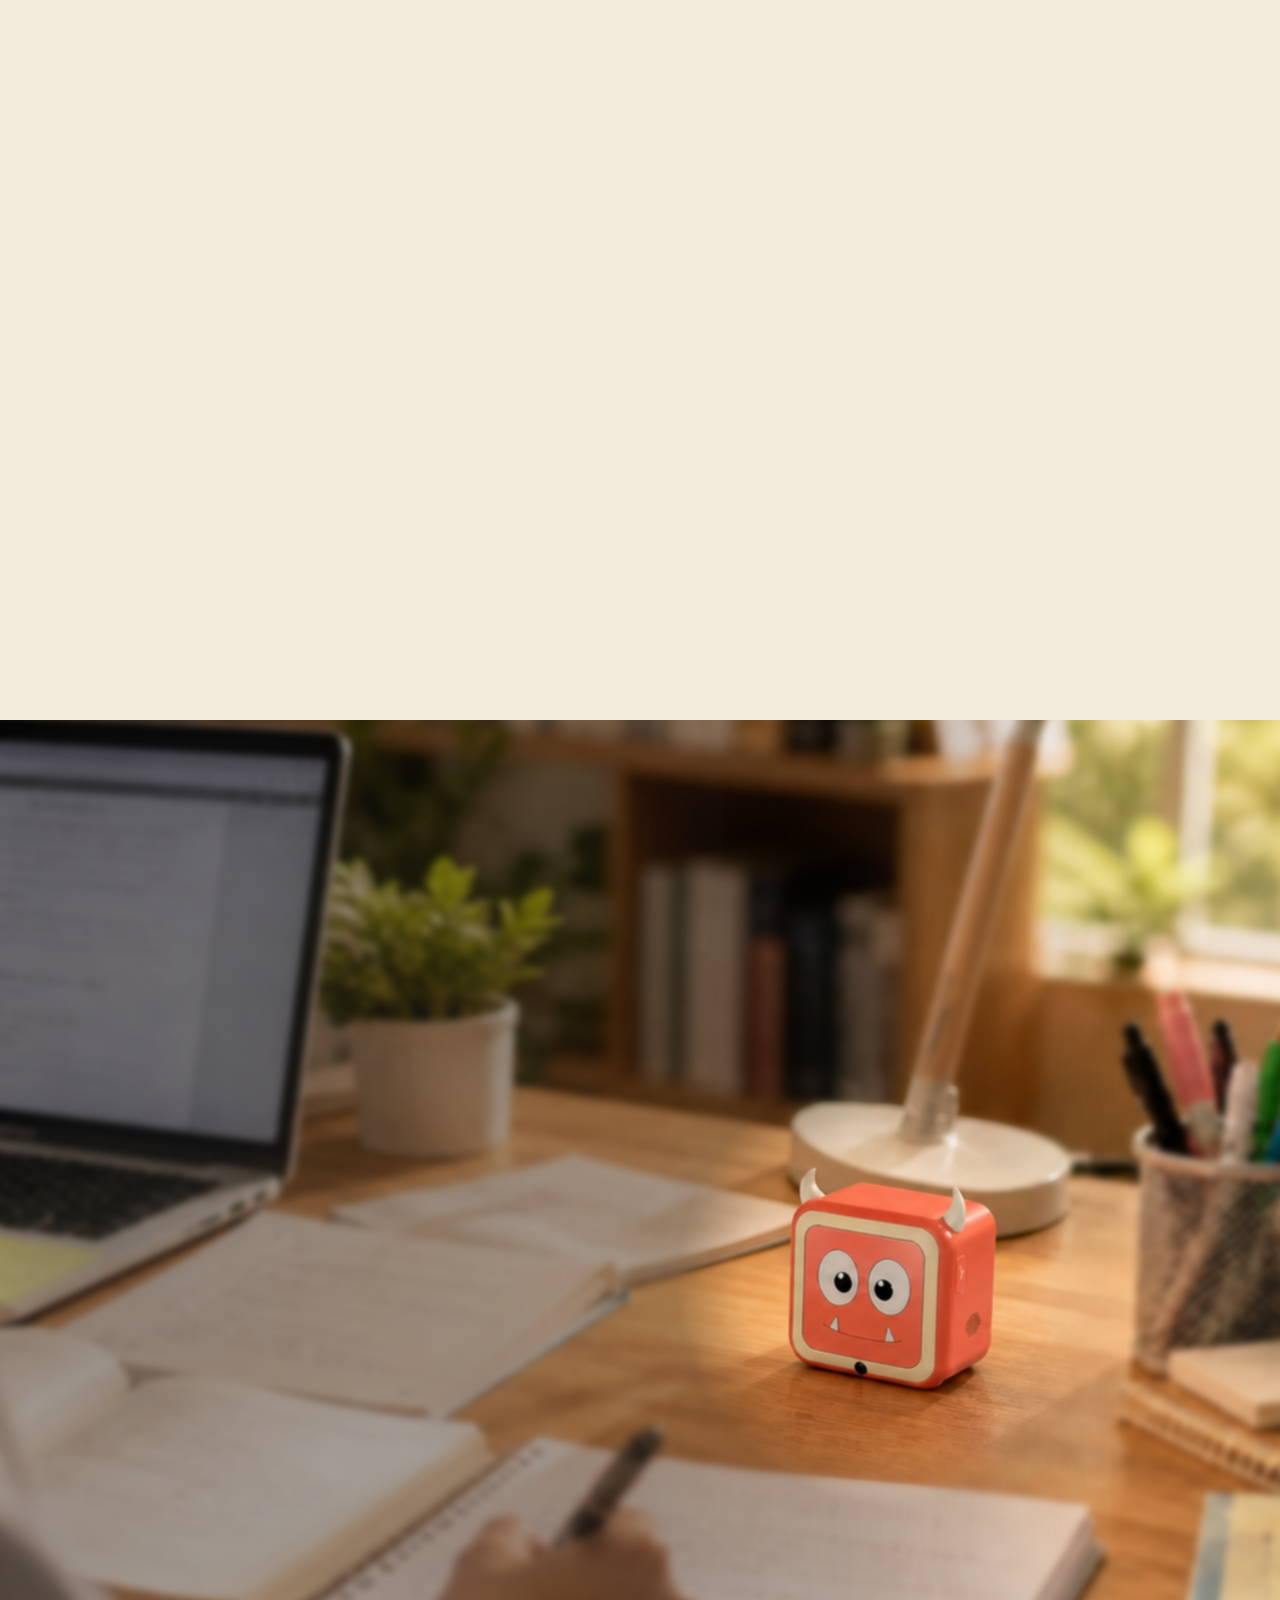
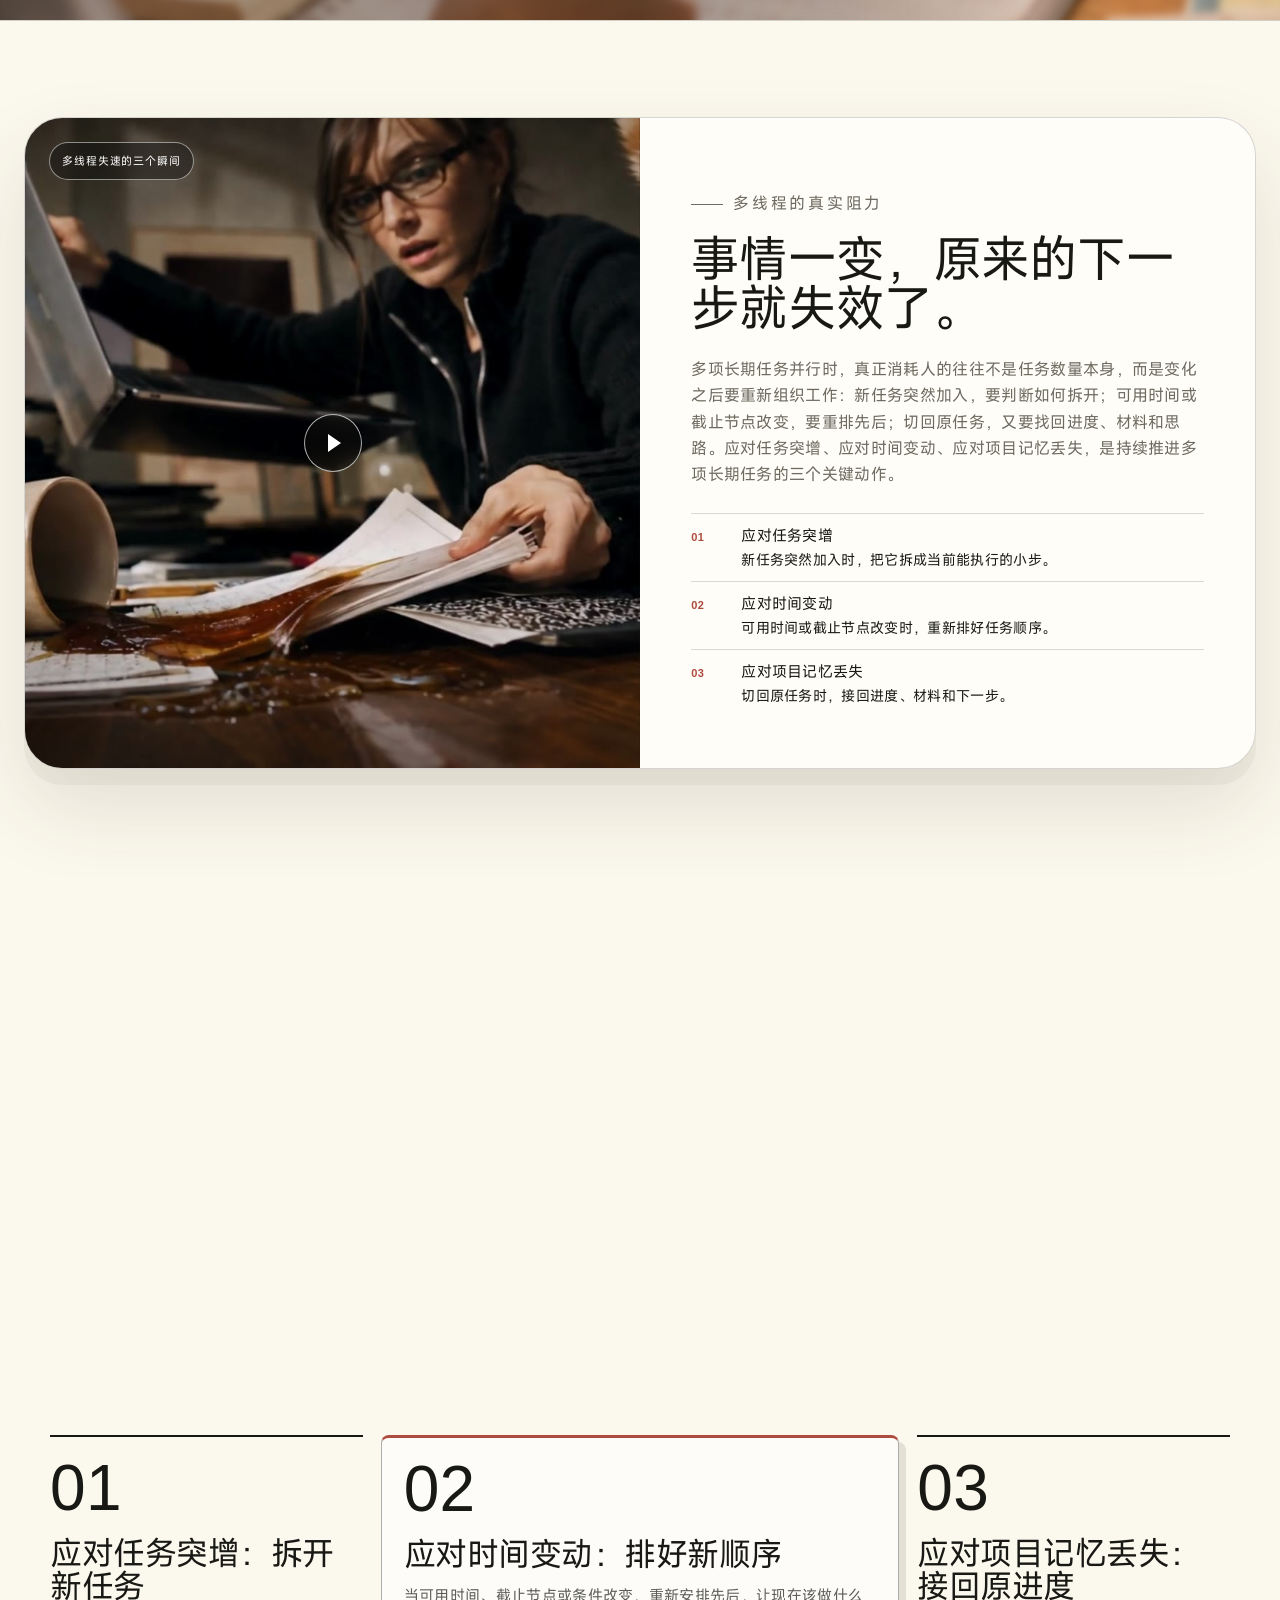
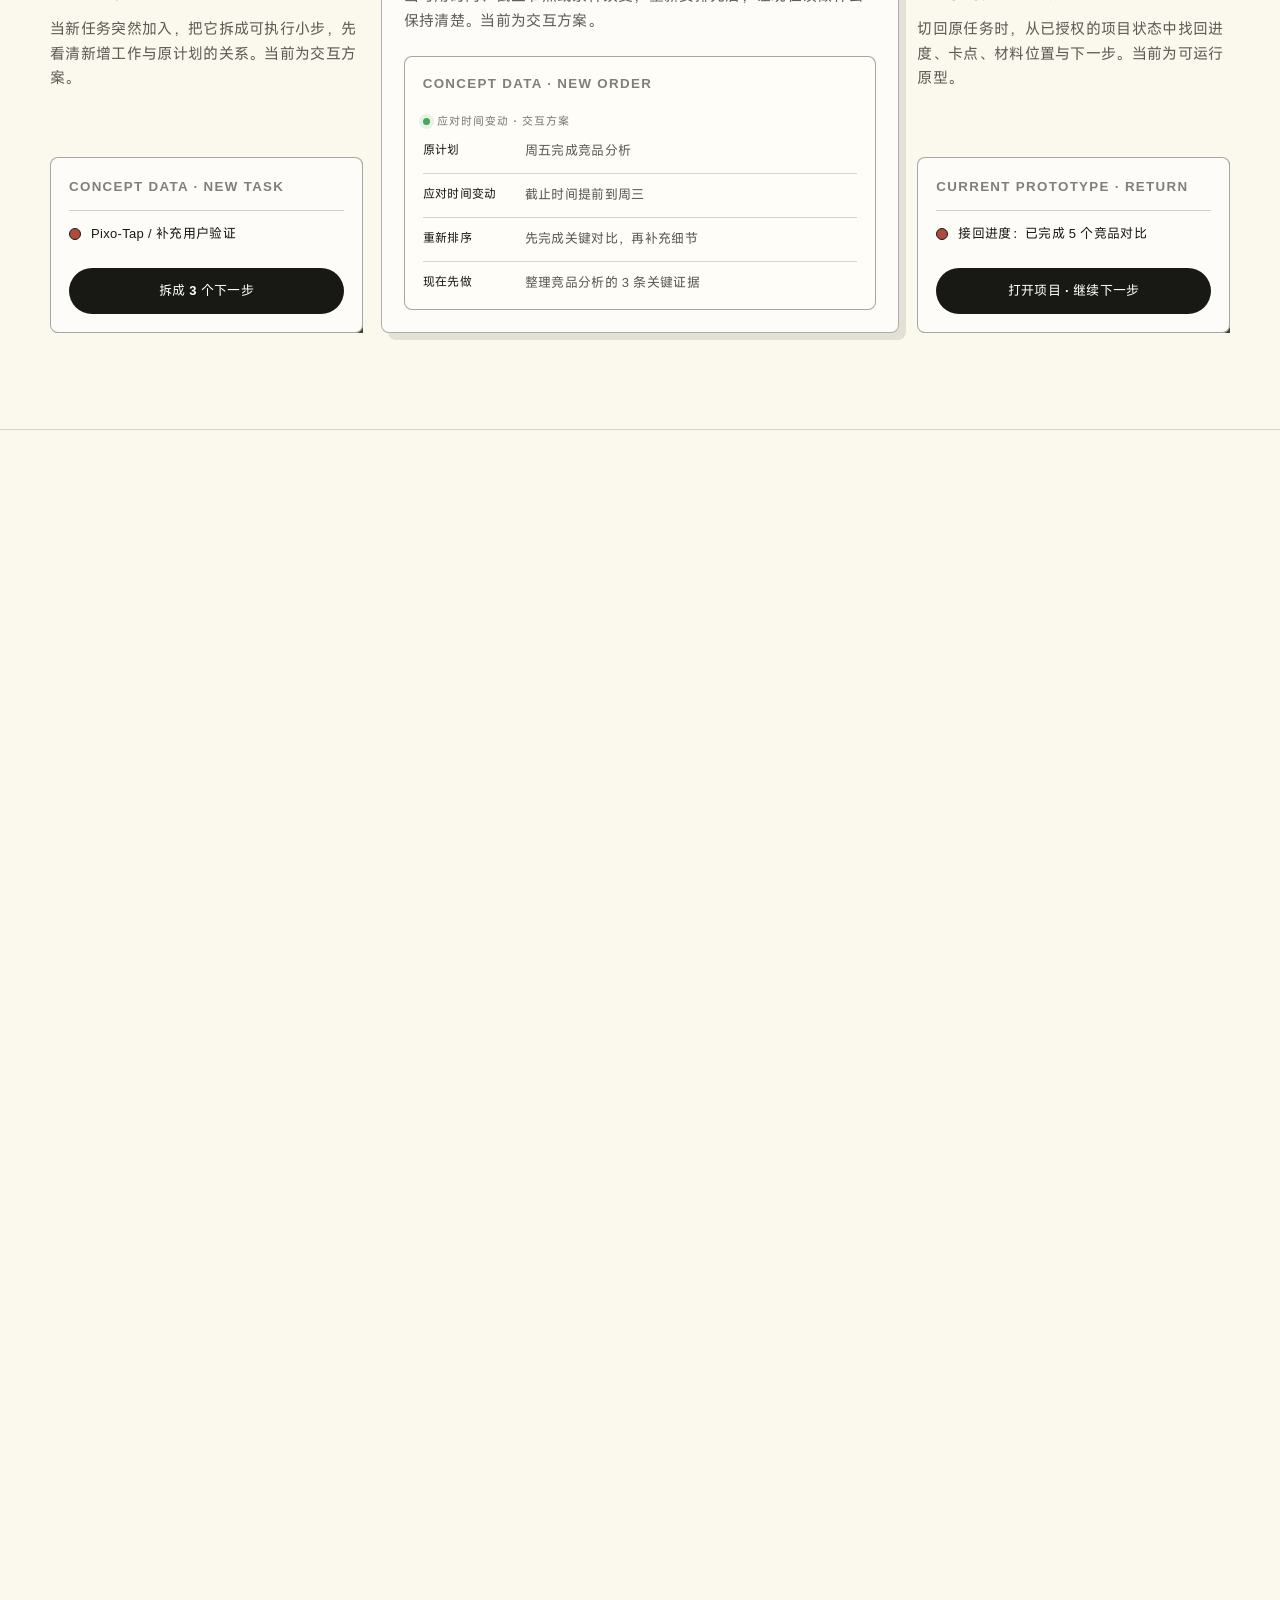
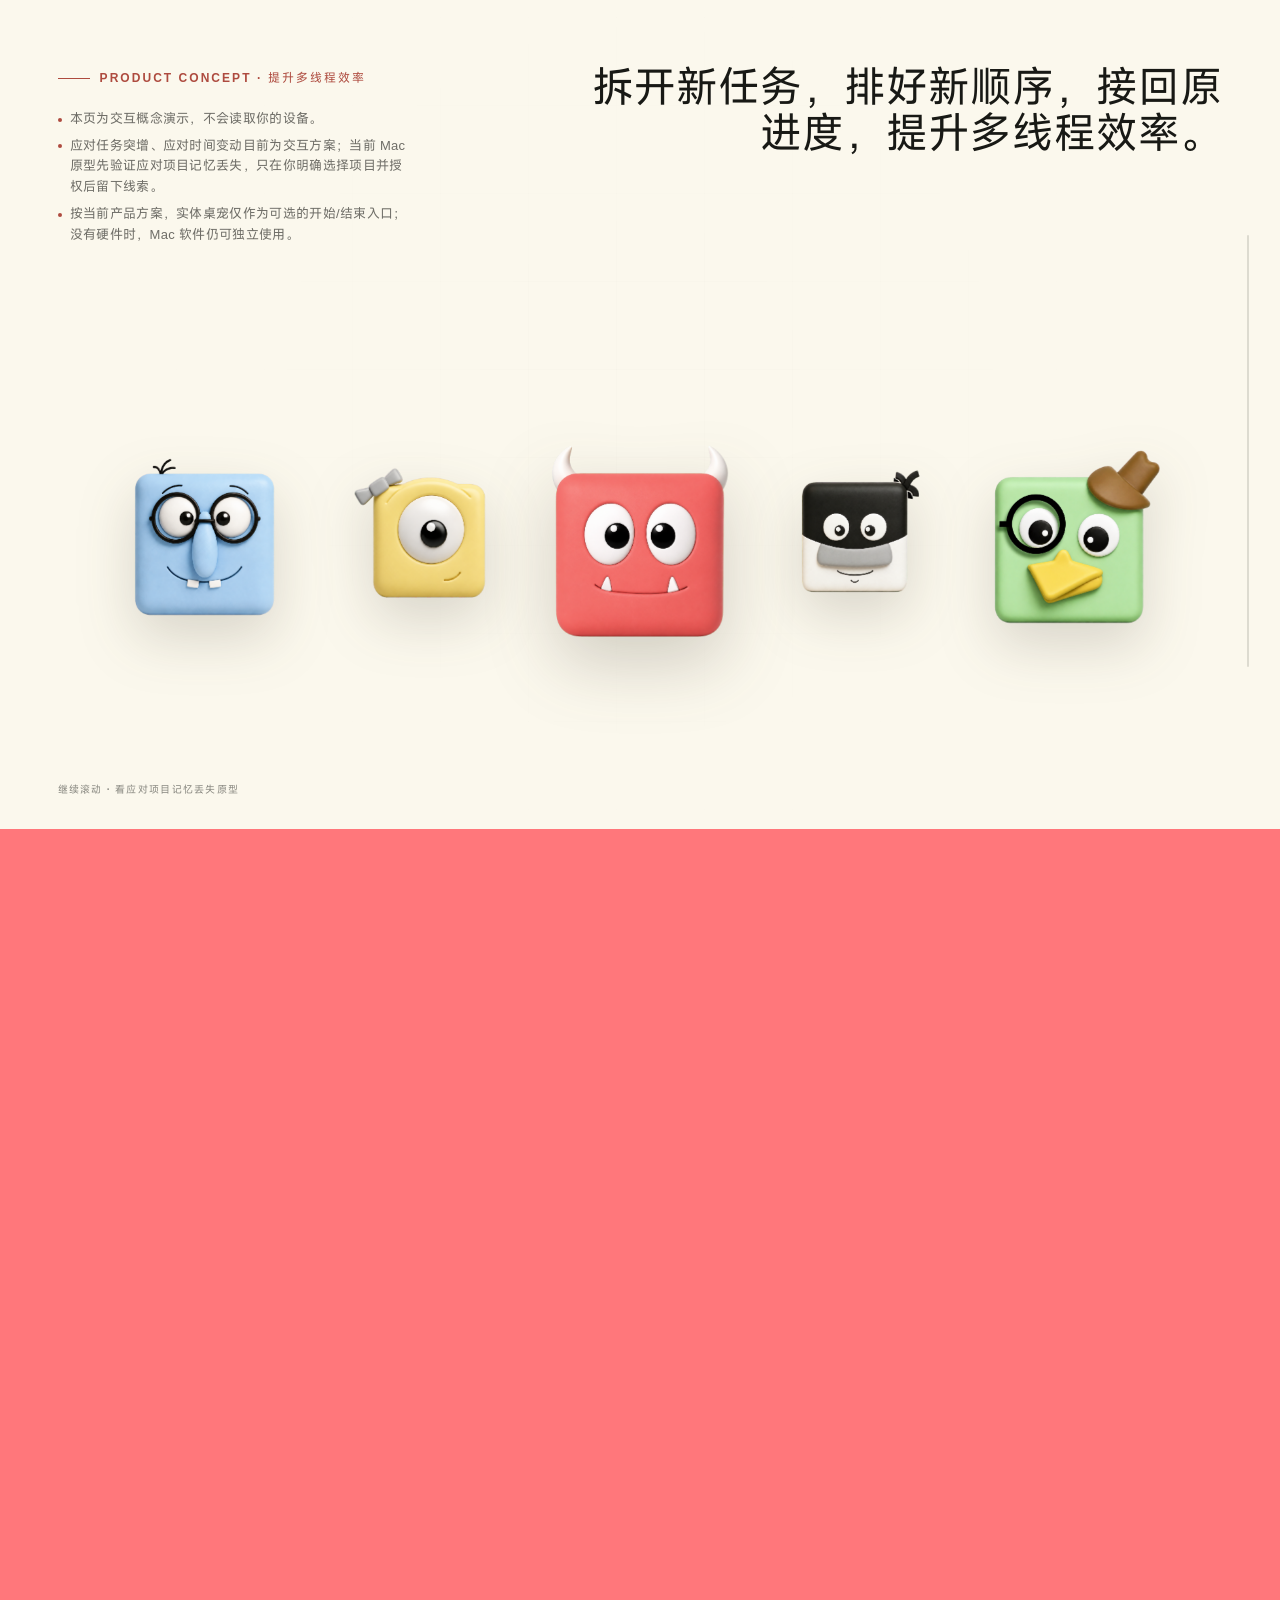
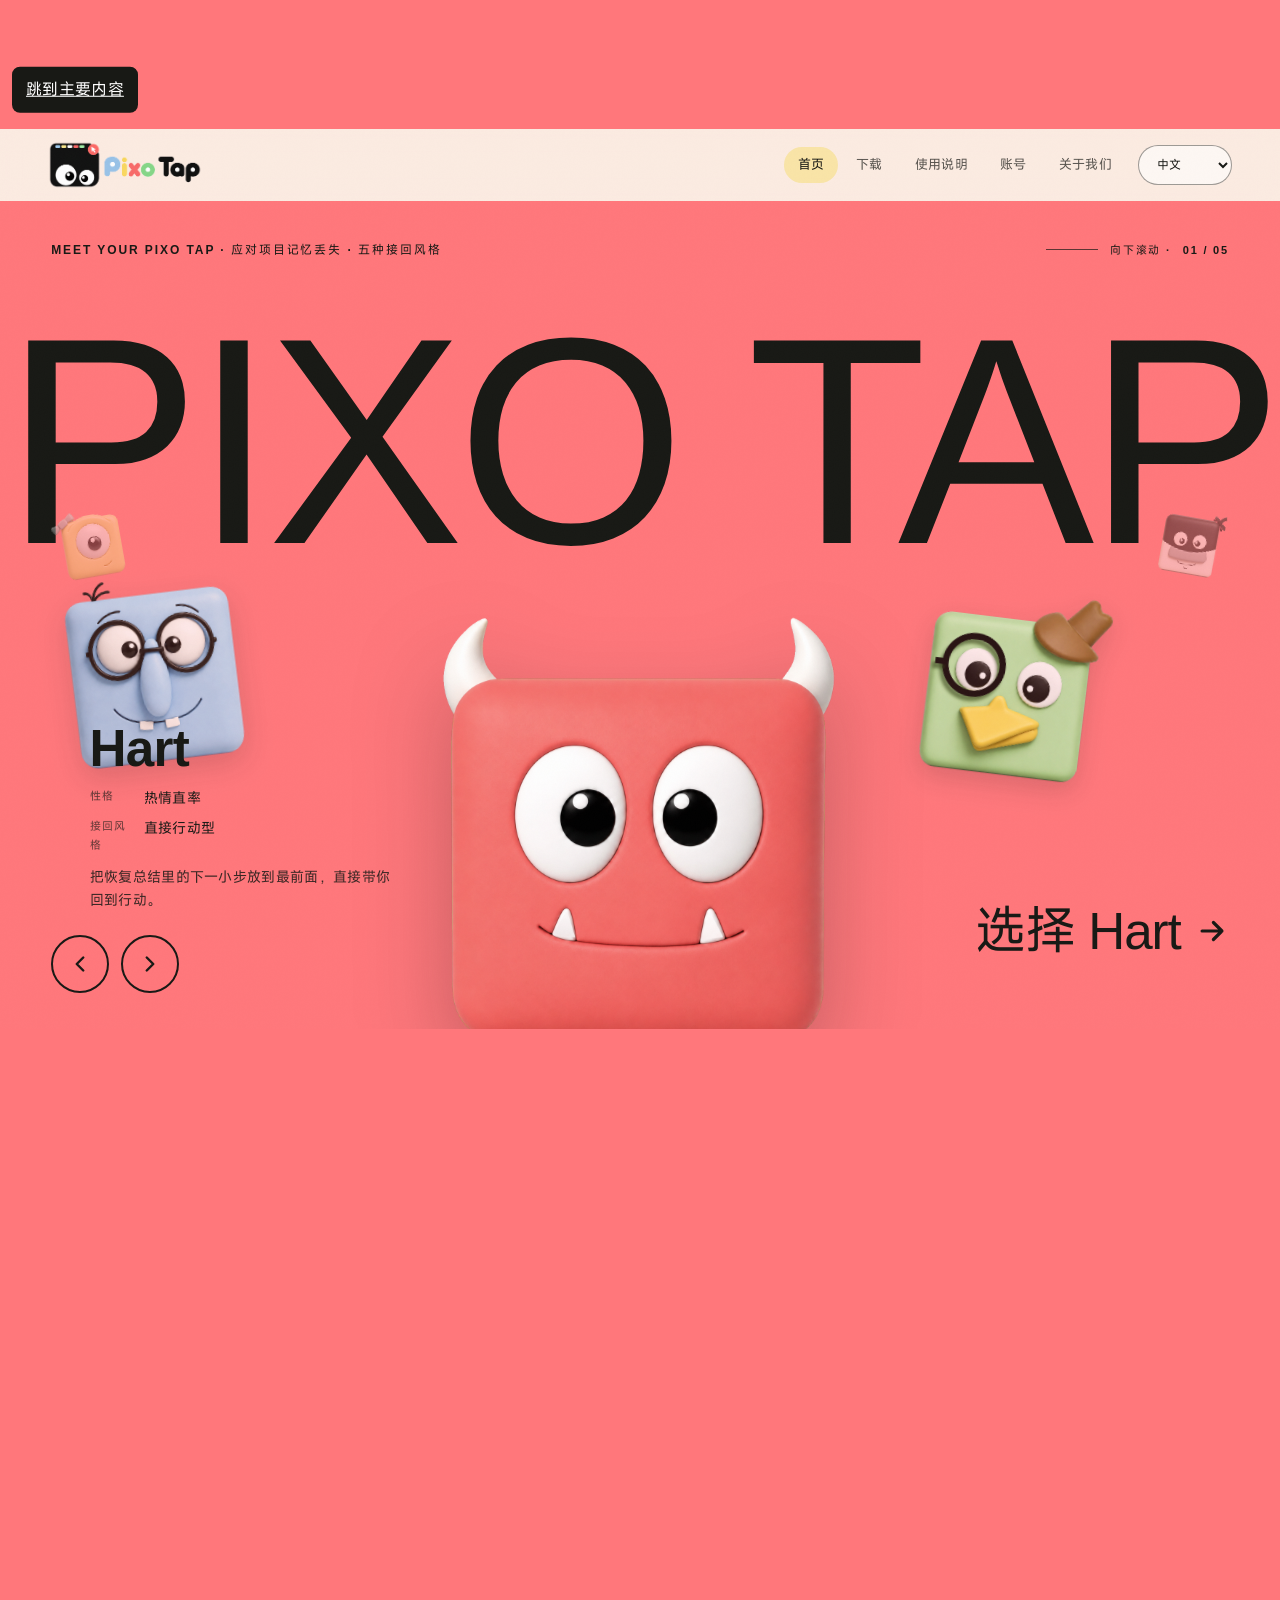
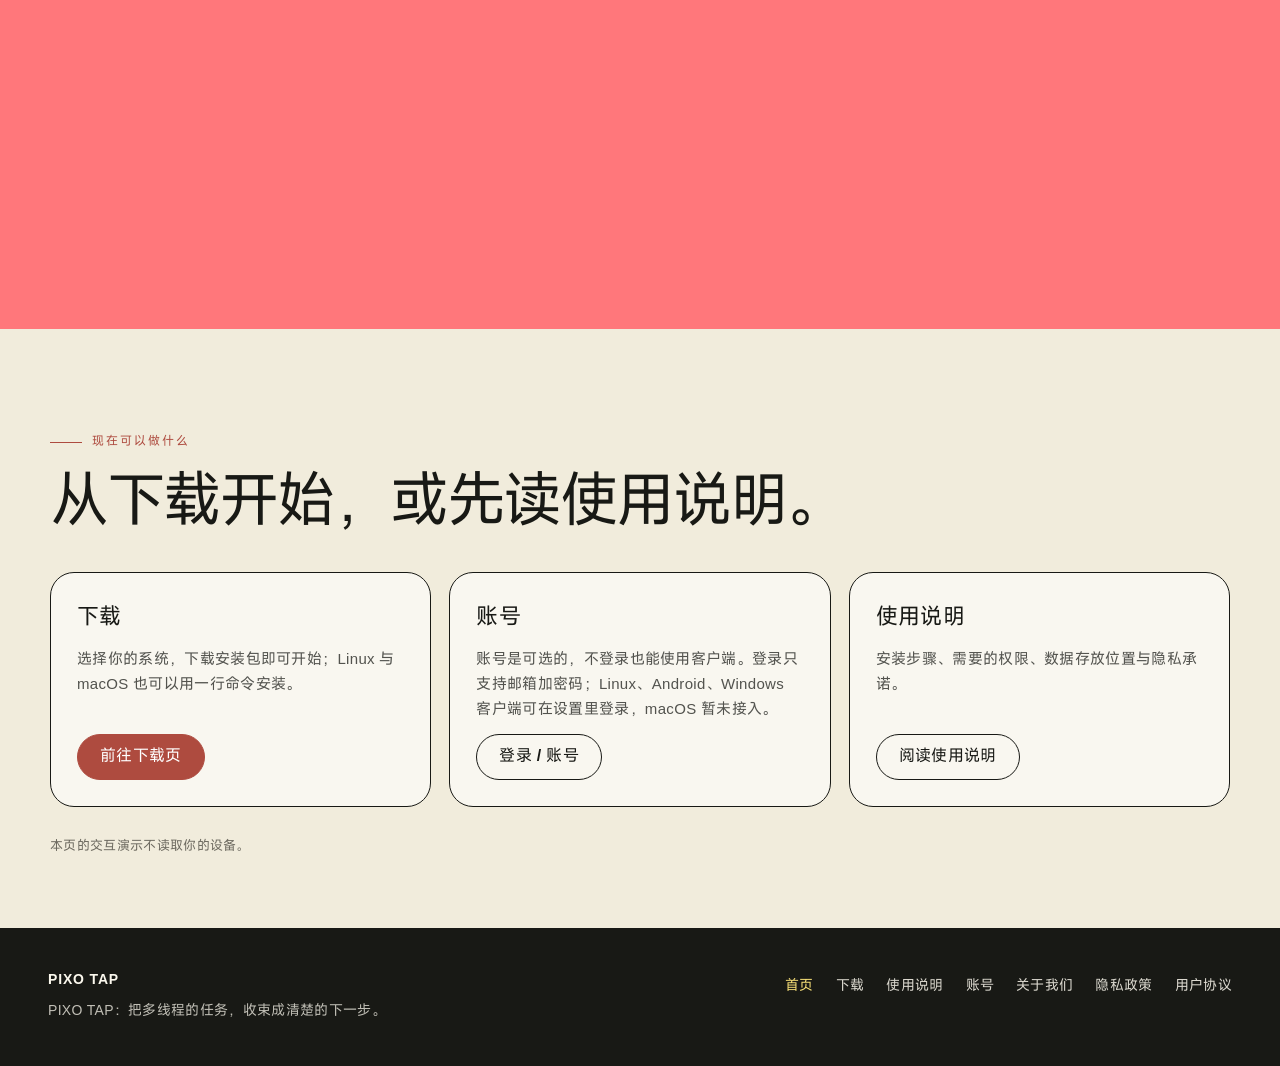
==== commit 96cb5265: "worker: home scroll snapping, remove home chips, lower the admin bootstrap minimum" ====
--- a/worker/public/index.html
+++ b/worker/public/index.html
@@ -110,12 +110,8 @@
 
 
     /* 全局页顶/页脚来自共享的 px-chrome 块（sites/pages/assets/shell.css 为唯一来源）；首页只做两处适配：页顶固定在滚动场景之上、页脚紧贴上一节。 */
-    .px-header { position: fixed; top: 0; left: 0; right: 0; z-index: 90; }
-    .px-footer { margin-top: 0; }
-    .home-chips { position: fixed; z-index: 89; top: 78px; left: 50%; transform: translateX(-50%); display: flex; gap: 8px; max-width: calc(100vw - 24px); }
-    .home-chips a { padding: 5px 14px; border: 1px solid rgba(24,25,21,.18); border-radius: 999px; background: rgba(255,255,255,.62); -webkit-backdrop-filter: blur(8px); backdrop-filter: blur(8px); color: var(--ink); font-size: 12px; font-weight: 600; text-decoration: none; white-space: nowrap; }
-    .home-chips a:hover { background: var(--yellow); }
-    @media (max-width: 900px) { .home-chips { display: none; } }
+    body > .px-header { position: fixed; top: 0; left: 0; right: 0; z-index: 90; }
+    body > .px-footer { margin-top: 0; }
 
     .section-shell {
       width: min(1180px, calc(100% - 36px));
@@ -1577,13 +1573,6 @@
       <button class="px-menu-btn" id="px-menu-btn" type="button" aria-expanded="false" aria-controls="px-nav">菜单</button>
     </div>
   </header>
-  <nav class="home-chips" aria-label="页内导航">
-    <a href="#product-overview">产品</a>
-    <a href="#pain">为什么多线程变难</a>
-    <a href="#how">怎么变成下一步</a>
-    <a href="#solution">选择搭子</a>
-  </nav>
-
   <main id="main">
     <section class="hero" id="top" aria-label="红色 PIXO TAP 桌宠陪伴学生学习的场景">
       <div class="hero-sticky">
@@ -2014,7 +2003,6 @@
         "PIXO TAP 首页": "PIXO TAP home",
         "主导航": "Main navigation",
         "站点导航": "Site navigation",
-        "页内导航": "On-page navigation",
         "站点链接": "Site links",
         "选择搭子": "Choose your companion",
         "语言选择": "Language selector",
@@ -2567,6 +2555,151 @@
       });
     })();
   </script>
+  <script>
+    // 滚动吸附（画面磁吸）：用户每次滚动（滚轮 / 触摸 / 键盘 / 滚动条）停下后，自动平滑吸到“下一个关键画面”，
+    // 不会停在两屏之间或动画未完成的中间态。吸附点在每次停下时按当前布局实时计算（见 sites/landing/docs/README.md 的“关键画面清单”）。
+    // 方向感：向下滚就吸向下一个，向上滚就吸向上一个；页脚附近（最后一个吸附点之后）自由滚动。
+    // 刻意不用 CSS scroll-snap：首页有 sticky / pinned 的长场景，其内部分步由滚动进度驱动，mandatory 会与之冲突，这里用 proximity 思路 + JS 校正。
+    (() => {
+      const root = document.documentElement;
+      const reduceQuery = window.matchMedia("(prefers-reduced-motion: reduce)");
+      const IDLE_MS = 140;      // 停止滚动多久后触发吸附
+      const MIN_MOVE = 8;       // 小于这个位移视为抖动，只回到最近的吸附点
+      const TOL = 3;            // 已在吸附点上的容差（px）
+      const DONE_FROM_PRODUCT = [0, 0.245, 0.364, 0.449, 0.544, 0.68, 1];
+      // 产品场景（#product-overview）整体进度 P 的“完成态”：由 product-3d-interaction.mjs 的 PRODUCT_PHASE_END=0.68 与 FEATURE_WINDOWS 推出——
+      // 宠物排开(0)、大桌宠聚焦(overview .36)、三条能力文案各自完全显现(overview .535 / .66 / .80)、屏幕场景完全清晰(.68)、笔记本场景完成(1)。
+      let restY = window.scrollY;
+      let timer = 0;
+      let animation = 0;
+      let animatingUntil = 0;
+      let touching = false;
+      let pointerDown = false;
+      let enabled = !reduceQuery.matches;
+
+      const vh = () => window.innerHeight;
+      const maxY = () => Math.max(0, (document.scrollingElement || root).scrollHeight - vh());
+      const absTop = el => el.getBoundingClientRect().top + window.scrollY;
+      const isPinned = (section, stickySelector) => {
+        const sticky = section.querySelector(stickySelector);
+        return Boolean(sticky) && getComputedStyle(sticky).position === "sticky" && section.offsetHeight > vh() * 1.2;
+      };
+
+      function sectionAnchors(section, out) {
+        const height = section.offsetHeight;
+        if (!height) return;
+        const top = absTop(section);
+        const spare = height - vh();
+        const steps = spare > vh() * 0.12 ? Math.ceil(spare / (vh() * 0.9)) : 0;
+        for (let i = 0; i <= steps; i += 1) out.push(top + (steps ? spare * i / steps : 0));
+      }
+
+      function anchors() {
+        const out = [];
+        const sections = [...document.querySelectorAll("main > section, body > section")];
+        for (const section of sections) {
+          if (!section.offsetHeight) continue;
+          const top = absTop(section);
+          if (section.classList.contains("hero") && isPinned(section, ".hero-sticky")) {
+            out.push(top, top + section.offsetHeight - vh());
+          } else if (section.id === "product-overview" && isPinned(section, ".product-overview-sticky")) {
+            const travel = section.offsetHeight - vh();
+            DONE_FROM_PRODUCT.forEach(progress => out.push(top + travel * progress));
+          } else if (section.id === "solution" && getComputedStyle(section.querySelector(".solution-stage")).position === "sticky" && section.offsetHeight > vh() * 1.2) {
+            const travel = section.offsetHeight - vh();
+            for (let i = 0; i < 5; i += 1) out.push(top + travel * (i + 0.5) / 5); // 与 petScrollTop() 一致
+          } else {
+            sectionAnchors(section, out);
+          }
+        }
+        const closing = document.getElementById("start");
+        const clamp = y => Math.min(Math.max(0, Math.round(y)), maxY());
+        if (closing) out.push(absTop(closing));
+        const sorted = out.map(clamp).sort((a, b) => a - b);
+        return sorted.filter((y, i) => i === 0 || y - sorted[i - 1] > 24);
+      }
+
+      function pickTarget(y, list) {
+        if (!list.length) return null;
+        const last = list[list.length - 1];
+        if (y >= last - 1) return null;                 // 最后一个关键画面之后（页脚附近）：自由滚动
+        const nearest = list.reduce((best, a) => (Math.abs(a - y) < Math.abs(best - y) ? a : best), list[0]);
+        if (Math.abs(nearest - y) <= TOL) return null;  // 已经停在吸附点上
+        const moved = y - restY;
+        if (Math.abs(moved) < MIN_MOVE) return nearest;
+        const near = Math.min(80, vh() * 0.1);
+        if (moved > 0) {
+          // 向下：优先吸到“刚越过起点”且离得很近的吸附点，否则吸到下一个
+          const close = list.find(a => a > restY + TOL && Math.abs(a - y) <= near && a >= y - near);
+          return close ?? list.find(a => a >= y - 1) ?? last;
+        }
+        const close = [...list].reverse().find(a => a < restY - TOL && Math.abs(a - y) <= near && a <= y + near);
+        return close ?? [...list].reverse().find(a => a <= y + 1) ?? list[0];
+      }
+
+      function cancelAnimation() {
+        if (animation) window.cancelAnimationFrame(animation);
+        animation = 0;
+        animatingUntil = 0;
+        root.style.scrollBehavior = "";
+      }
+
+      function animateTo(target) {
+        cancelAnimation();
+        const from = window.scrollY;
+        const distance = target - from;
+        const duration = Math.min(820, Math.max(380, Math.abs(distance) * 0.5));
+        const startedAt = performance.now();
+        animatingUntil = startedAt + duration + 120;
+        root.style.scrollBehavior = "auto";
+        const ease = t => (t < 0.5 ? 4 * t * t * t : 1 - Math.pow(-2 * t + 2, 3) / 2);
+        const frame = now => {
+          const t = Math.min(1, (now - startedAt) / duration);
+          window.scrollTo(0, from + distance * ease(t));
+          if (t < 1) {
+            animation = window.requestAnimationFrame(frame);
+          } else {
+            animation = 0;
+            window.scrollTo(0, target);
+            root.style.scrollBehavior = "";
+            restY = window.scrollY;
+          }
+        };
+        animation = window.requestAnimationFrame(frame);
+      }
+
+      function settle() {
+        timer = 0;
+        if (!enabled || touching || pointerDown || animation) return;
+        const target = pickTarget(window.scrollY, anchors());
+        if (target === null) { restY = window.scrollY; return; }
+        animateTo(target);
+      }
+
+      function schedule() {
+        if (!enabled) return;
+        window.clearTimeout(timer);
+        timer = window.setTimeout(settle, IDLE_MS);
+      }
+
+      window.addEventListener("scroll", () => { if (!animation) schedule(); }, { passive: true });
+      // 吸附动画进行中吞掉滚轮（含触控板惯性），避免被打断；其余情况交给浏览器原生滚动，停下后再吸附。
+      window.addEventListener("wheel", event => {
+        if (enabled && animation && performance.now() < animatingUntil) event.preventDefault();
+      }, { passive: false });
+      window.addEventListener("touchstart", () => { touching = true; cancelAnimation(); }, { passive: true });
+      const touchDone = () => { touching = false; schedule(); };
+      window.addEventListener("touchend", touchDone, { passive: true });
+      window.addEventListener("touchcancel", touchDone, { passive: true });
+      window.addEventListener("pointerdown", event => { if (event.pointerType === "mouse") pointerDown = true; });
+      window.addEventListener("pointerup", () => { pointerDown = false; schedule(); });
+      window.addEventListener("keydown", cancelAnimation);
+      window.addEventListener("resize", () => { restY = window.scrollY; });
+      const onReduceChange = () => { enabled = !reduceQuery.matches; if (!enabled) cancelAnimation(); };
+      if (reduceQuery.addEventListener) reduceQuery.addEventListener("change", onReduceChange);
+      window.__pixoSnap = { anchors, pickTarget: y => pickTarget(y, anchors()), get enabled() { return enabled; } };
+    })();
+  </script>
   <script src="pixo-tap-assets/product-3d/product-3d-offline.bundle.js?v=20260810-4"></script>
 </body>
 </html>
